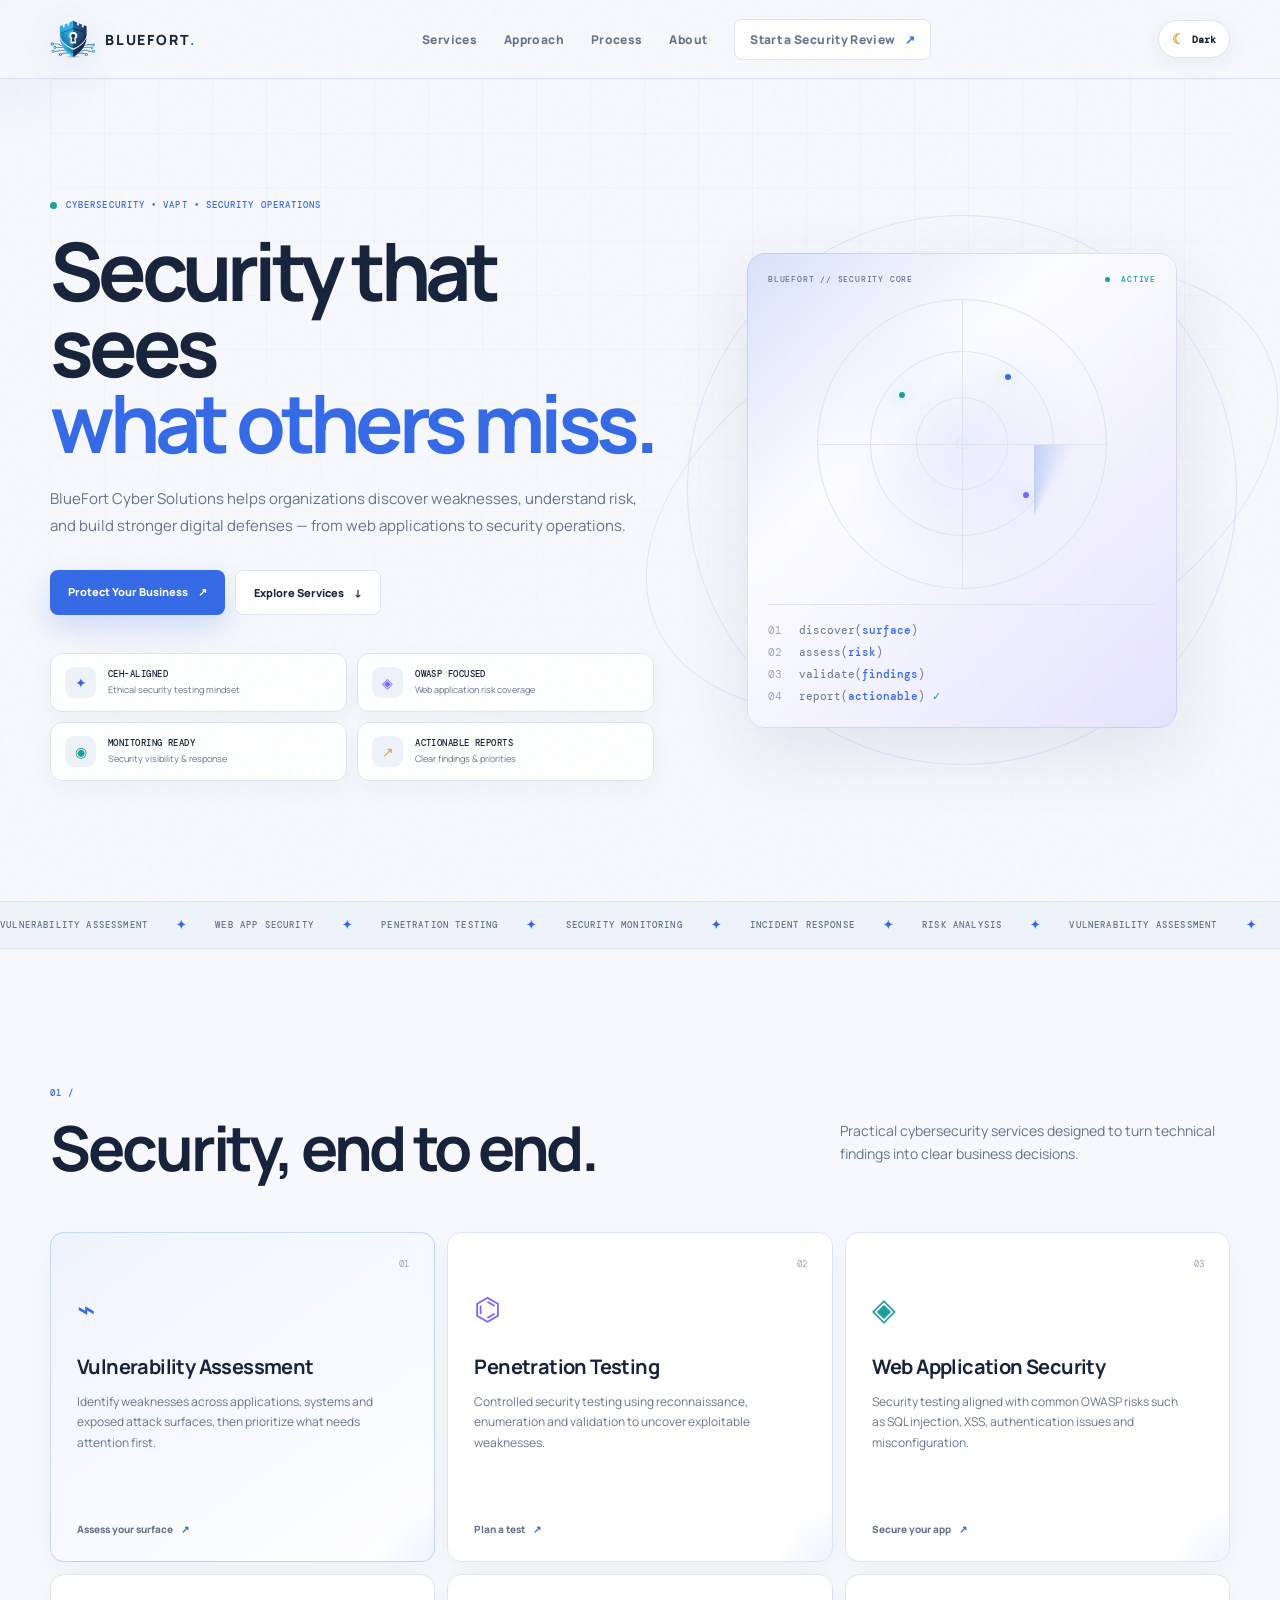
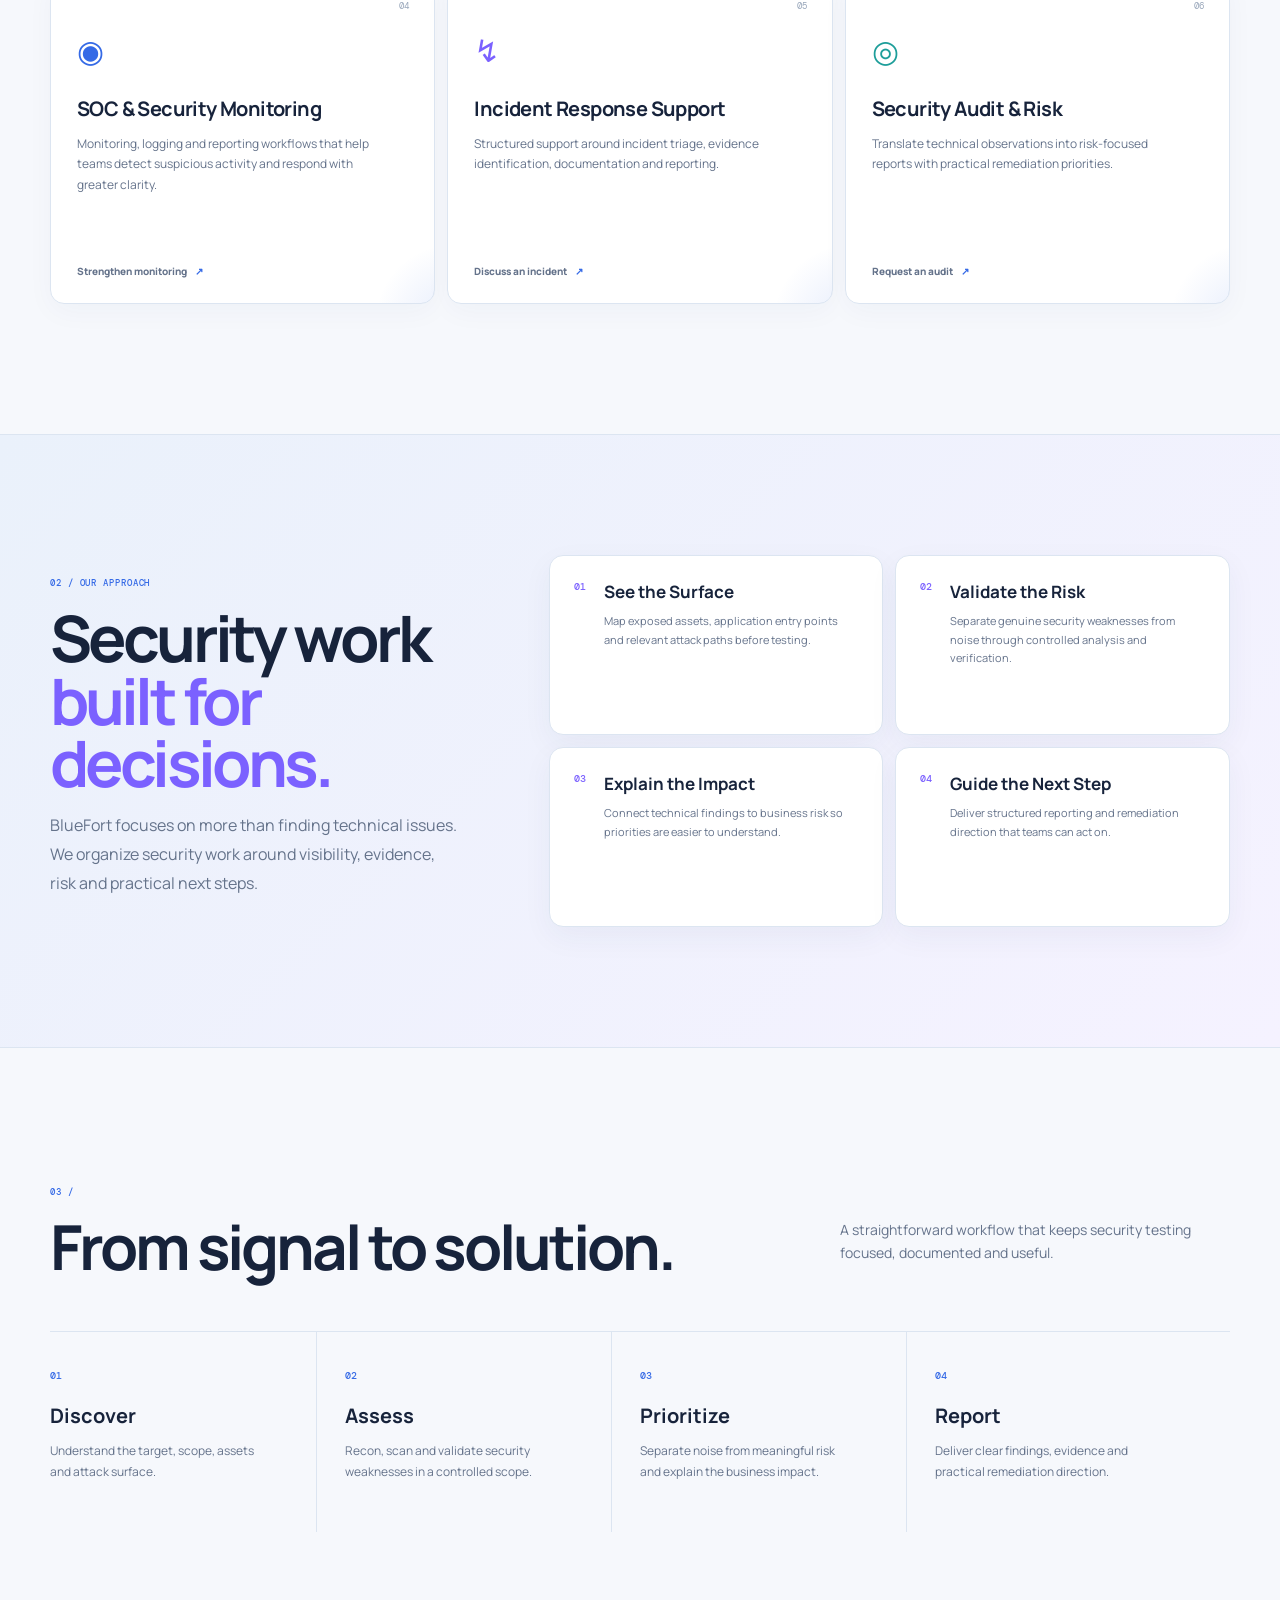
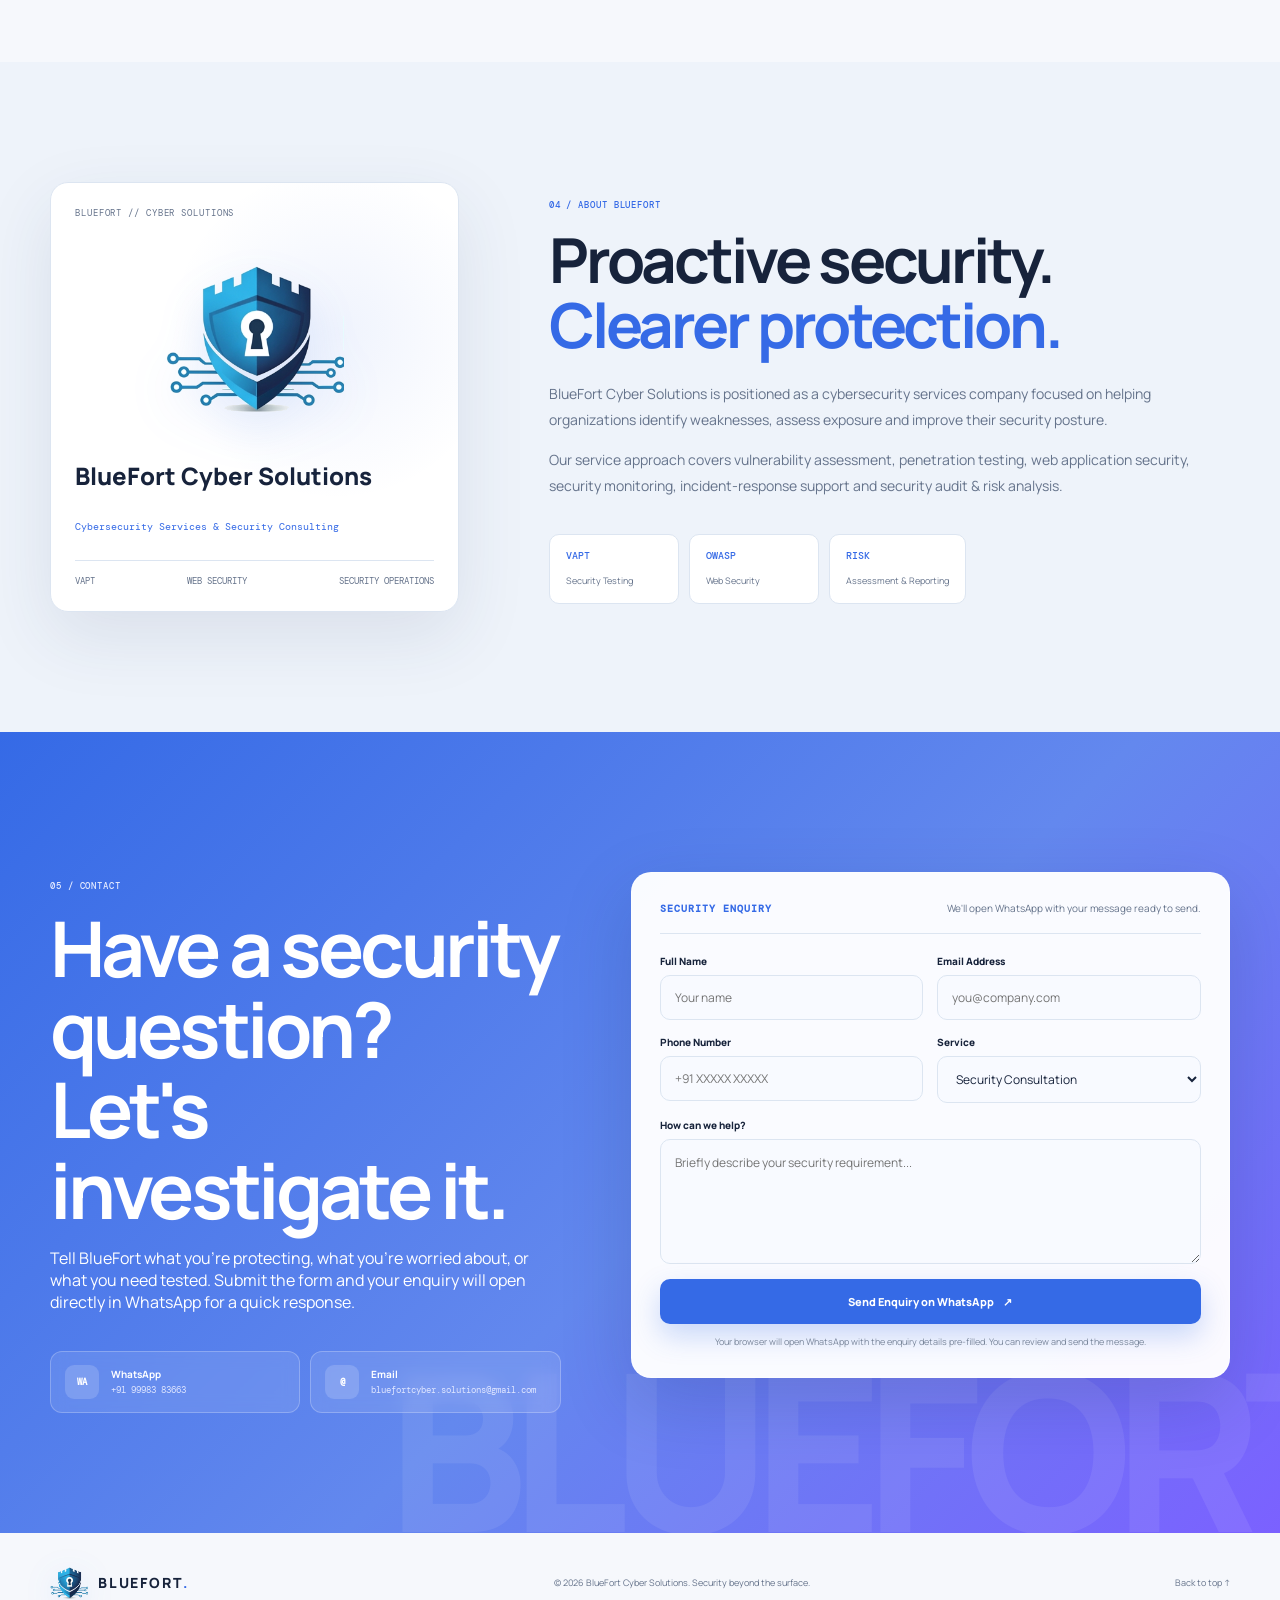
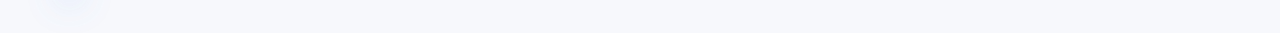
==== index.html @ 14347152 "Add files via upload" ====
<!DOCTYPE html>
<html lang="en" data-theme="light">
<head>
  <meta charset="UTF-8" />
  <meta name="viewport" content="width=device-width, initial-scale=1.0" />
  <meta name="description" content="BlueFort Cyber Solutions — vulnerability assessment, penetration testing, web application security, security monitoring, incident response support and security risk analysis." />
  <title>BlueFort Cyber Solutions | Security Beyond the Surface</title>
  <link rel="preconnect" href="https://fonts.googleapis.com">
  <link rel="preconnect" href="https://fonts.gstatic.com" crossorigin>
  <link href="https://fonts.googleapis.com/css2?family=DM+Mono:wght@400;500&family=Manrope:wght@400;500;600;700;800&display=swap" rel="stylesheet">
  <link rel="stylesheet" href="style.css" />
</head>
<body>
  <div class="noise"></div>
  <div class="cursor-glow"></div>

  <header class="nav-wrap">
    <nav class="nav container">
      <a class="brand" href="#top" aria-label="BlueFort Cyber Solutions home">
        <img class="brand-logo" src="assets/bluefort-logo.png" alt="BlueFort Cyber Solutions logo" />
        <span>BLUEFORT<span class="brand-dot">.</span></span>
      </a>
      <div class="nav-actions">
        <button class="theme-toggle" type="button" aria-label="Switch to dark mode" title="Toggle light and dark mode">
          <span class="theme-icon">☾</span><span class="theme-label">Dark</span>
        </button>
        <button class="menu-btn" aria-label="Open menu"><span></span><span></span></button>
      </div>
      <div class="nav-links">
        <a href="#services">Services</a>
        <a href="#expertise">Approach</a>
        <a href="#process">Process</a>
        <a href="#about">About</a>
        <a class="nav-cta" href="#contact">Start a Security Review <span>↗</span></a>
      </div>
    </nav>
  </header>

  <main id="top">
    <section class="hero container">
      <div class="hero-copy reveal">
        <div class="eyebrow"><span class="pulse"></span> CYBERSECURITY • VAPT • SECURITY OPERATIONS</div>
        <h1>Security that sees<br><em>what others miss.</em></h1>
        <p class="hero-text">BlueFort Cyber Solutions helps organizations discover weaknesses, understand risk, and build stronger digital defenses — from web applications to security operations.</p>
        <div class="hero-actions">
          <a class="btn btn-primary" href="#contact">Protect Your Business <span>↗</span></a>
          <a class="btn btn-ghost" href="#services">Explore Services <span>↓</span></a>
        </div>

        <div class="trust-panel" aria-label="BlueFort capabilities">
          <div class="trust-card">
            <div class="trust-icon">✦</div>
            <div><strong>CEH-ALIGNED</strong><span>Ethical security testing mindset</span></div>
          </div>
          <div class="trust-card">
            <div class="trust-icon">◈</div>
            <div><strong>OWASP FOCUSED</strong><span>Web application risk coverage</span></div>
          </div>
          <div class="trust-card">
            <div class="trust-icon">◉</div>
            <div><strong>MONITORING READY</strong><span>Security visibility & response</span></div>
          </div>
          <div class="trust-card">
            <div class="trust-icon">↗</div>
            <div><strong>ACTIONABLE REPORTS</strong><span>Clear findings & priorities</span></div>
          </div>
        </div>
      </div>

      <div class="hero-visual reveal delay-1">
        <div class="orbit orbit-a"></div><div class="orbit orbit-b"></div>
        <div class="core-card">
          <div class="card-top"><span>BLUEFORT // SECURITY CORE</span><span class="status"><i></i> ACTIVE</span></div>
          <div class="radar"><div class="radar-sweep"></div><div class="radar-ring r1"></div><div class="radar-ring r2"></div><div class="radar-ring r3"></div><span class="radar-dot d1"></span><span class="radar-dot d2"></span><span class="radar-dot d3"></span></div>
          <div class="terminal">
            <div><span>01</span> discover(<b>surface</b>)</div>
            <div><span>02</span> assess(<b>risk</b>)</div>
            <div><span>03</span> validate(<b>findings</b>)</div>
            <div><span>04</span> report(<b>actionable</b>) <i>✓</i></div>
          </div>
        </div>
      </div>
    </section>

    <section class="marquee" aria-label="Security capabilities">
      <div class="marquee-track">
        <span>VULNERABILITY ASSESSMENT</span><b>✦</b><span>WEB APP SECURITY</span><b>✦</b><span>PENETRATION TESTING</span><b>✦</b><span>SECURITY MONITORING</span><b>✦</b><span>INCIDENT RESPONSE</span><b>✦</b><span>RISK ANALYSIS</span><b>✦</b>
        <span>VULNERABILITY ASSESSMENT</span><b>✦</b><span>WEB APP SECURITY</span><b>✦</b><span>PENETRATION TESTING</span><b>✦</b><span>SECURITY MONITORING</span><b>✦</b><span>INCIDENT RESPONSE</span><b>✦</b><span>RISK ANALYSIS</span><b>✦</b>
      </div>
    </section>

    <section id="services" class="section container">
      <div class="section-head reveal"><div><span class="section-num">01 /</span><h2>Security, end to end.</h2></div><p>Practical cybersecurity services designed to turn technical findings into clear business decisions.</p></div>
      <div class="service-grid">
        <article class="service-card featured reveal"><span class="service-index">01</span><div class="service-icon">⌁</div><h3>Vulnerability Assessment</h3><p>Identify weaknesses across applications, systems and exposed attack surfaces, then prioritize what needs attention first.</p><a href="#contact">Assess your surface <span>↗</span></a></article>
        <article class="service-card reveal delay-1"><span class="service-index">02</span><div class="service-icon">⌬</div><h3>Penetration Testing</h3><p>Controlled security testing using reconnaissance, enumeration and validation to uncover exploitable weaknesses.</p><a href="#contact">Plan a test <span>↗</span></a></article>
        <article class="service-card reveal delay-2"><span class="service-index">03</span><div class="service-icon">◈</div><h3>Web Application Security</h3><p>Security testing aligned with common OWASP risks such as SQL injection, XSS, authentication issues and misconfiguration.</p><a href="#contact">Secure your app <span>↗</span></a></article>
        <article class="service-card reveal"><span class="service-index">04</span><div class="service-icon">◉</div><h3>SOC & Security Monitoring</h3><p>Monitoring, logging and reporting workflows that help teams detect suspicious activity and respond with greater clarity.</p><a href="#contact">Strengthen monitoring <span>↗</span></a></article>
        <article class="service-card reveal delay-1"><span class="service-index">05</span><div class="service-icon">↯</div><h3>Incident Response Support</h3><p>Structured support around incident triage, evidence identification, documentation and reporting.</p><a href="#contact">Discuss an incident <span>↗</span></a></article>
        <article class="service-card reveal delay-2"><span class="service-index">06</span><div class="service-icon">◎</div><h3>Security Audit & Risk</h3><p>Translate technical observations into risk-focused reports with practical remediation priorities.</p><a href="#contact">Request an audit <span>↗</span></a></article>
      </div>
    </section>

    <section id="expertise" class="approach-section">
      <div class="container approach-grid">
        <div class="reveal"><span class="section-num">02 / OUR APPROACH</span><h2>Security work<br><em>built for decisions.</em></h2><p>BlueFort focuses on more than finding technical issues. We organize security work around visibility, evidence, risk and practical next steps.</p></div>
        <div class="approach-cards reveal delay-1">
          <article class="approach-card"><span>01</span><div><h3>See the Surface</h3><p>Map exposed assets, application entry points and relevant attack paths before testing.</p></div></article>
          <article class="approach-card"><span>02</span><div><h3>Validate the Risk</h3><p>Separate genuine security weaknesses from noise through controlled analysis and verification.</p></div></article>
          <article class="approach-card"><span>03</span><div><h3>Explain the Impact</h3><p>Connect technical findings to business risk so priorities are easier to understand.</p></div></article>
          <article class="approach-card"><span>04</span><div><h3>Guide the Next Step</h3><p>Deliver structured reporting and remediation direction that teams can act on.</p></div></article>
        </div>
      </div>
    </section>

    <section id="process" class="section container">
      <div class="section-head reveal"><div><span class="section-num">03 /</span><h2>From signal to solution.</h2></div><p>A straightforward workflow that keeps security testing focused, documented and useful.</p></div>
      <div class="process-line">
        <article class="step reveal"><span>01</span><h3>Discover</h3><p>Understand the target, scope, assets and attack surface.</p></article>
        <article class="step reveal delay-1"><span>02</span><h3>Assess</h3><p>Recon, scan and validate security weaknesses in a controlled scope.</p></article>
        <article class="step reveal delay-2"><span>03</span><h3>Prioritize</h3><p>Separate noise from meaningful risk and explain the business impact.</p></article>
        <article class="step reveal delay-3"><span>04</span><h3>Report</h3><p>Deliver clear findings, evidence and practical remediation direction.</p></article>
      </div>
    </section>

    <section id="about" class="about-section">
      <div class="container about-grid">
        <div class="company-card reveal">
          <div class="company-label">BLUEFORT // CYBER SOLUTIONS</div>
          <div class="company-logo-wrap"><img src="assets/bluefort-logo.png" alt="BlueFort Cyber Solutions logo" /></div>
          <div class="company-name">BlueFort Cyber Solutions</div>
          <div class="company-role">Cybersecurity Services & Security Consulting</div>
          <div class="company-meta"><span>VAPT</span><span>WEB SECURITY</span><span>SECURITY OPERATIONS</span></div>
        </div>
        <div class="about-copy reveal delay-1">
          <span class="section-num">04 / ABOUT BLUEFORT</span>
          <h2>Proactive security.<br><em>Clearer protection.</em></h2>
          <p>BlueFort Cyber Solutions is positioned as a cybersecurity services company focused on helping organizations identify weaknesses, assess exposure and improve their security posture.</p>
          <p>Our service approach covers vulnerability assessment, penetration testing, web application security, security monitoring, incident-response support and security audit & risk analysis.</p>
          <div class="credentials"><div><b>VAPT</b><span>Security Testing</span></div><div><b>OWASP</b><span>Web Security</span></div><div><b>RISK</b><span>Assessment & Reporting</span></div></div>
        </div>
      </div>
    </section>

    <section id="contact" class="contact-section">
      <div class="container contact-inner">
        <div class="contact-intro reveal">
          <span class="section-num">05 / CONTACT</span>
          <h2>Have a security question?<br><em>Let's investigate it.</em></h2>
          <p>Tell BlueFort what you're protecting, what you're worried about, or what you need tested. Submit the form and your enquiry will open directly in WhatsApp for a quick response.</p>

          <div class="contact-details-grid">
            <a class="contact-detail-card" href="https://wa.me/919998383663" target="_blank" rel="noopener">
              <span class="contact-detail-icon">WA</span>
              <span><b>WhatsApp</b><small>+91 99983 83663</small></span>
            </a>
            <a class="contact-detail-card" href="mailto:bluefortcyber.solutions@gmail.com">
              <span class="contact-detail-icon">@</span>
              <span><b>Email</b><small>bluefortcyber.solutions@gmail.com</small></span>
            </a>
          </div>
        </div>

        <form class="contact-form reveal delay-1" id="whatsappContactForm">
          <div class="form-heading">
            <span>SECURITY ENQUIRY</span>
            <small>We'll open WhatsApp with your message ready to send.</small>
          </div>
          <div class="form-row">
            <label>Full Name<input type="text" name="name" placeholder="Your name" required></label>
            <label>Email Address<input type="email" name="email" placeholder="you@company.com" required></label>
          </div>
          <div class="form-row">
            <label>Phone Number<input type="tel" name="phone" placeholder="+91 XXXXX XXXXX"></label>
            <label>Service<select name="service">
              <option value="Security Consultation">Security Consultation</option>
              <option value="Vulnerability Assessment">Vulnerability Assessment</option>
              <option value="Penetration Testing / VAPT">Penetration Testing / VAPT</option>
              <option value="Web Application Security">Web Application Security</option>
              <option value="Security Audit & Risk Analysis">Security Audit & Risk Analysis</option>
              <option value="SOC / Security Monitoring">SOC / Security Monitoring</option>
              <option value="Incident Response Support">Incident Response Support</option>
            </select></label>
          </div>
          <label>How can we help?<textarea name="message" rows="5" placeholder="Briefly describe your security requirement..." required></textarea></label>
          <button class="form-submit" type="submit">Send Enquiry on WhatsApp <span>↗</span></button>
          <p class="form-note">Your browser will open WhatsApp with the enquiry details pre-filled. You can review and send the message.</p>
        </form>
      </div>
    </section>
  </main>

  <footer class="footer container"><div class="brand"><img class="brand-logo" src="assets/bluefort-logo.png" alt="BlueFort Cyber Solutions logo" /><span>BLUEFORT<span class="brand-dot">.</span></span></div><p>© 2026 BlueFort Cyber Solutions. Security beyond the surface.</p><a href="#top">Back to top ↑</a></footer>
  <script src="script.js"></script>
</body>
</html>
---- style.css ----
:root{--bg:#f6f8fc;--bg-soft:#eef3fa;--panel:#ffffff;--panel-2:#f9fbff;--text:#17233b;--muted:#65738b;--line:#dce5f1;--blue:#356ae6;--violet:#7b61ff;--teal:#1e9e9a;--gold:#d9a441;--shadow:0 24px 70px rgba(38,62,102,.10);--mono:'DM Mono',monospace;--sans:'Manrope',sans-serif}
html[data-theme="dark"]{--bg:#0b1020;--bg-soft:#10182c;--panel:#121a2c;--panel-2:#162137;--text:#edf3ff;--muted:#9ba9bf;--line:#293750;--blue:#6f96ff;--violet:#9a86ff;--teal:#55d2c5;--gold:#e8c16c;--shadow:0 24px 80px rgba(0,0,0,.28)}
*{box-sizing:border-box}html{scroll-behavior:smooth}body{margin:0;background:var(--bg);color:var(--text);font-family:var(--sans);overflow-x:hidden;transition:background .35s,color .35s}.container{width:min(1180px,calc(100% - 48px));margin:auto}.noise{position:fixed;inset:0;pointer-events:none;opacity:.025;background-image:url("data:image/svg+xml,%3Csvg viewBox='0 0 180 180' xmlns='http://www.w3.org/2000/svg'%3E%3Cfilter id='n'%3E%3CfeTurbulence type='fractalNoise' baseFrequency='.9' numOctaves='4' stitchTiles='stitch'/%3E%3C/filter%3E%3Crect width='100%25' height='100%25' filter='url(%23n)'/%3E%3C/svg%3E");z-index:20}.cursor-glow{position:fixed;width:300px;height:300px;border-radius:50%;background:radial-gradient(circle,rgba(53,106,230,.09),transparent 68%);pointer-events:none;transform:translate(-50%,-50%);z-index:0}.nav-wrap{position:sticky;top:0;z-index:15;background:color-mix(in srgb,var(--bg) 86%,transparent);backdrop-filter:blur(18px);border-bottom:1px solid var(--line)}.nav{height:78px;display:flex;align-items:center;justify-content:space-between;position:relative}.brand{display:flex;align-items:center;gap:10px;color:var(--text);text-decoration:none;font-weight:800;letter-spacing:.13em;font-size:14px}.brand-logo{width:45px;height:45px;object-fit:contain;display:block;filter:drop-shadow(0 8px 16px rgba(53,106,230,.13))}.footer .brand-logo{width:38px;height:38px}.brand-dot{color:var(--blue)}.nav-links{display:flex;align-items:center;gap:27px}.nav-links a{color:var(--muted);text-decoration:none;font-size:12px;font-weight:800;letter-spacing:.03em;transition:.25s}.nav-links a:hover{color:var(--blue)}.nav-cta{border:1px solid var(--line);padding:11px 15px;border-radius:8px;background:var(--panel)}.nav-cta span{color:var(--blue);margin-left:7px}.nav-actions{display:flex;align-items:center;gap:10px;order:2}.theme-toggle{height:38px;border:1px solid var(--line);background:var(--panel);color:var(--text);border-radius:999px;padding:0 13px;display:flex;align-items:center;gap:7px;font:700 10px var(--mono);cursor:pointer;transition:.25s;box-shadow:0 5px 20px rgba(40,60,100,.06)}.theme-toggle:hover{border-color:var(--blue);transform:translateY(-1px)}.theme-icon{font-size:14px;color:var(--gold)}.menu-btn{display:none;background:none;border:0}.hero{min-height:calc(100vh - 78px);display:grid;grid-template-columns:1.06fr .94fr;gap:40px;align-items:center;position:relative}.hero:before{content:"";position:absolute;inset:0;background-image:linear-gradient(rgba(53,106,230,.045) 1px,transparent 1px),linear-gradient(90deg,rgba(53,106,230,.045) 1px,transparent 1px);background-size:54px 54px;mask-image:linear-gradient(to bottom,black,transparent 82%);pointer-events:none}.hero-copy{position:relative;z-index:1}.eyebrow{font:500 9px var(--mono);letter-spacing:.12em;color:var(--blue);display:flex;align-items:center;gap:9px}.pulse{width:7px;height:7px;background:var(--teal);border-radius:50%;box-shadow:0 0 0 0 rgba(30,158,154,.25);animation:pulse 2s infinite}.hero h1{font-size:clamp(55px,6.3vw,91px);line-height:.94;letter-spacing:-.065em;margin:22px 0 24px;max-width:850px}.hero h1 em{font-style:normal;color:var(--blue)}.hero-text{max-width:640px;color:var(--muted);line-height:1.8;font-size:15px}.hero-actions{display:flex;gap:10px;margin-top:31px;flex-wrap:wrap}.btn{padding:14px 18px;text-decoration:none;font-size:11px;font-weight:800;border-radius:8px;transition:.3s}.btn span{margin-left:8px}.btn-primary{background:var(--blue);color:#fff;box-shadow:0 13px 30px rgba(53,106,230,.2)}.btn-primary:hover{transform:translateY(-3px);box-shadow:0 18px 38px rgba(53,106,230,.28)}.btn-ghost{border:1px solid var(--line);color:var(--text);background:var(--panel)}.btn-ghost:hover{transform:translateY(-3px);border-color:var(--blue)}.trust-panel{display:grid;grid-template-columns:repeat(2,minmax(0,1fr));gap:10px;margin-top:38px;max-width:650px}.trust-card{display:flex;align-items:center;gap:12px;padding:13px 14px;border:1px solid var(--line);background:color-mix(in srgb,var(--panel) 90%,transparent);border-radius:12px;box-shadow:0 8px 25px rgba(40,60,100,.04);transition:.3s}.trust-card:hover{transform:translateY(-4px);border-color:color-mix(in srgb,var(--blue) 40%,var(--line))}.trust-icon{width:31px;height:31px;display:grid;place-items:center;border-radius:9px;background:var(--bg-soft);color:var(--blue);font-size:14px;flex:0 0 31px}.trust-card:nth-child(2) .trust-icon{color:var(--violet)}.trust-card:nth-child(3) .trust-icon{color:var(--teal)}.trust-card:nth-child(4) .trust-icon{color:var(--gold)}.trust-card strong{display:block;font:500 9px var(--mono);letter-spacing:.05em}.trust-card span{display:block;font-size:9px;color:var(--muted);margin-top:4px;line-height:1.3}.hero-visual{height:620px;display:flex;align-items:center;justify-content:center;position:relative}.core-card{width:min(430px,90%);padding:20px;background:linear-gradient(145deg,var(--panel),var(--panel-2));border:1px solid var(--line);box-shadow:var(--shadow);position:relative;z-index:2;border-radius:18px}.core-card:before{content:"";position:absolute;inset:-1px;background:linear-gradient(135deg,rgba(53,106,230,.28),transparent 35%,rgba(123,97,255,.22));z-index:-1;opacity:.7;border-radius:19px}.card-top{display:flex;justify-content:space-between;font:500 8px var(--mono);letter-spacing:.1em;color:var(--muted)}.status{color:var(--teal)}.status i{display:inline-block;width:5px;height:5px;background:var(--teal);border-radius:50%;margin-right:5px}.radar{height:290px;margin:15px auto;aspect-ratio:1;max-width:290px;border:1px solid var(--line);border-radius:50%;position:relative;overflow:hidden;background:radial-gradient(circle,rgba(53,106,230,.08),transparent 62%)}.radar:before,.radar:after{content:"";position:absolute;background:var(--line)}.radar:before{width:1px;height:100%;left:50%;top:0}.radar:after{height:1px;width:100%;top:50%;left:0}.radar-ring{position:absolute;inset:18%;border:1px solid var(--line);border-radius:50%}.radar-ring.r2{inset:34%}.radar-ring.r3{inset:48%}.radar-sweep{position:absolute;width:50%;height:50%;left:50%;top:50%;transform-origin:0 0;background:conic-gradient(from 0deg,rgba(53,106,230,.24),transparent 32deg);animation:sweep 3s linear infinite}.radar-dot{position:absolute;width:6px;height:6px;border-radius:50%;background:var(--teal);box-shadow:0 0 15px rgba(30,158,154,.45)}.d1{left:28%;top:32%}.d2{left:65%;top:26%;background:var(--blue)}.d3{left:71%;top:67%;background:var(--violet)}.terminal{border-top:1px solid var(--line);padding-top:14px;font:11px/2 var(--mono);color:var(--muted)}.terminal span{color:#9aa7ba;margin-right:10px}.terminal b{color:var(--blue);font-weight:500}.terminal i{color:var(--teal);font-style:normal}.orbit{position:absolute;border:1px solid rgba(53,106,230,.13);border-radius:50%;animation:float 7s ease-in-out infinite}.orbit-a{width:550px;height:550px}.orbit-b{width:670px;height:390px;transform:rotate(-24deg);border-color:rgba(123,97,255,.13);animation-duration:9s}.marquee{border-block:1px solid var(--line);overflow:hidden;padding:15px 0;background:var(--bg-soft)}.marquee-track{display:flex;width:max-content;gap:28px;align-items:center;animation:marquee 28s linear infinite;font:500 9px var(--mono);letter-spacing:.13em;color:var(--muted)}.marquee b{color:var(--blue);font-size:12px}.section{padding:130px 0}.section-head{display:flex;justify-content:space-between;align-items:end;margin-bottom:52px;gap:50px}.section-head h2,.about-copy h2,.contact-inner h2{font-size:clamp(40px,5vw,62px);line-height:1.05;letter-spacing:-.05em;margin:14px 0 0}.section-head p{max-width:390px;color:var(--muted);line-height:1.7;font-size:14px}.section-num{font:500 9px var(--mono);color:var(--blue);letter-spacing:.1em}.service-grid{display:grid;grid-template-columns:repeat(3,1fr);gap:12px}.service-card{min-height:330px;background:var(--panel);border:1px solid var(--line);padding:26px;position:relative;overflow:hidden;transition:.35s;border-radius:14px;box-shadow:0 8px 28px rgba(40,60,100,.035)}.service-card:after{content:"";position:absolute;width:160px;height:160px;right:-100px;bottom:-100px;border-radius:50%;background:radial-gradient(circle,rgba(53,106,230,.13),transparent 70%);transition:.4s}.service-card:hover{transform:translateY(-7px);border-color:rgba(53,106,230,.35);box-shadow:var(--shadow)}.service-card:hover:after{right:-45px;bottom:-45px}.service-card.featured{background:linear-gradient(145deg,#eef4ff,var(--panel));border-color:rgba(53,106,230,.25)}html[data-theme="dark"] .service-card.featured{background:linear-gradient(145deg,#172443,#121a2c)}.service-index{position:absolute;top:25px;right:25px;font:9px var(--mono);color:#98a6ba}.service-icon{font-size:31px;color:var(--blue);margin:28px 0 24px}.service-card:nth-child(2) .service-icon,.service-card:nth-child(5) .service-icon{color:var(--violet)}.service-card:nth-child(3) .service-icon,.service-card:nth-child(6) .service-icon{color:var(--teal)}.service-card h3{font-size:20px;letter-spacing:-.03em;margin:0 0 12px}.service-card p{color:var(--muted);font-size:12px;line-height:1.7;max-width:310px}.service-card a{position:absolute;bottom:25px;color:var(--muted);text-decoration:none;font-size:10px;font-weight:800}.service-card a span{color:var(--blue);margin-left:6px}.approach-section{padding:120px 0;background:linear-gradient(135deg,#eaf1fb,#f5f2ff);border-block:1px solid var(--line)}html[data-theme="dark"] .approach-section{background:linear-gradient(135deg,#101a30,#17142c)}.approach-grid{display:grid;grid-template-columns:.75fr 1.25fr;gap:90px;align-items:center}.approach-grid h2{font-size:clamp(45px,5vw,68px);line-height:.98;letter-spacing:-.06em;margin:16px 0}.approach-grid h2 em{font-style:normal;color:var(--violet)}.approach-grid>div>p{color:var(--muted);line-height:1.8;max-width:430px}.approach-cards{display:grid;grid-template-columns:repeat(2,1fr);gap:12px}.approach-card{background:var(--panel);border:1px solid var(--line);border-radius:14px;padding:24px;min-height:180px;display:flex;gap:18px;transition:.3s;box-shadow:0 10px 30px rgba(40,60,100,.05)}.approach-card:hover{transform:translateY(-5px);border-color:rgba(123,97,255,.35)}.approach-card>span{font:500 10px var(--mono);color:var(--violet)}.approach-card h3{margin:0 0 9px;font-size:17px}.approach-card p{margin:0;color:var(--muted);font-size:11px;line-height:1.7}.process-line{display:grid;grid-template-columns:repeat(4,1fr);gap:0;border-top:1px solid var(--line)}.step{padding:30px 28px 0 0;border-right:1px solid var(--line);margin-right:28px;min-height:200px}.step:last-child{border:0;margin:0}.step>span{font:500 10px var(--mono);color:var(--blue)}.step h3{font-size:20px;margin:18px 0 9px}.step p{color:var(--muted);font-size:12px;line-height:1.7;max-width:210px}.about-section{padding:120px 0;background:var(--bg-soft)}.about-grid{display:grid;grid-template-columns:.75fr 1.25fr;gap:90px;align-items:center}.company-card{background:var(--panel);border:1px solid var(--line);padding:24px;min-height:430px;display:flex;flex-direction:column;justify-content:space-between;position:relative;overflow:hidden;border-radius:18px;box-shadow:var(--shadow)}.company-card:before{content:"";position:absolute;inset:0;background:radial-gradient(circle at 70% 35%,rgba(53,106,230,.08),transparent 42%)}.company-label{font:9px var(--mono);color:var(--muted);letter-spacing:.1em}.company-logo-wrap{height:185px;display:grid;place-items:center;position:relative}.company-logo-wrap img{width:180px;height:180px;object-fit:contain;filter:drop-shadow(0 18px 22px rgba(53,106,230,.12))}.company-name{font-size:24px;font-weight:800}.company-role{font:10px var(--mono);color:var(--blue)}.company-meta{display:flex;justify-content:space-between;border-top:1px solid var(--line);padding-top:14px;color:var(--muted);font:9px var(--mono);gap:8px;flex-wrap:wrap}.about-copy h2{margin-bottom:24px}.about-copy h2 em{font-style:normal;color:var(--blue)}.about-copy>p{color:var(--muted);line-height:1.85;font-size:14px;max-width:650px}.credentials{display:flex;gap:10px;margin-top:35px;flex-wrap:wrap}.credentials div{border:1px solid var(--line);background:var(--panel);border-radius:10px;padding:14px 16px;min-width:130px}.credentials b{display:block;font:500 10px var(--mono);color:var(--blue);margin-bottom:5px}.credentials span{font-size:9px;color:var(--muted)}.contact-section{padding:140px 0 120px;background:linear-gradient(135deg,var(--blue),#6388ee 55%,var(--violet));color:#fff;position:relative;overflow:hidden}.contact-section:after{content:"BLUEFORT";position:absolute;right:-80px;bottom:-65px;font-size:220px;font-weight:800;letter-spacing:-.08em;color:rgba(255,255,255,.08)}.contact-inner{position:relative;z-index:1}.contact-inner .section-num{color:#e4eaff}.contact-inner h2{font-size:clamp(48px,6vw,78px);max-width:800px}.contact-inner h2 em{color:#fff;font-style:normal}.contact-inner>p{max-width:520px;line-height:1.7;color:#e7ecff;margin:28px 0}.contact-email{font-size:clamp(22px,3vw,36px);font-weight:800;color:#fff;text-decoration:none;border-bottom:2px solid rgba(255,255,255,.8);display:inline-block;padding-bottom:5px}.contact-email span{font-size:.7em}.contact-details{display:flex;gap:28px;margin-top:45px;font:500 9px var(--mono);color:#e1e7ff;flex-wrap:wrap}.footer{min-height:100px;display:flex;align-items:center;justify-content:space-between;gap:20px}.footer p,.footer a{font-size:9px;color:var(--muted);text-decoration:none}.footer a:hover{color:var(--blue)}.reveal{opacity:0;transform:translateY(24px);transition:opacity .8s ease,transform .8s ease}.reveal.visible{opacity:1;transform:none}.delay-1{transition-delay:.1s}.delay-2{transition-delay:.2s}.delay-3{transition-delay:.3s}@keyframes pulse{50%{box-shadow:0 0 0 9px rgba(30,158,154,0)}}@keyframes sweep{to{transform:rotate(360deg)}}@keyframes float{50%{transform:translateY(-12px) rotate(2deg)}}@keyframes marquee{to{transform:translateX(-50%)}}@media(max-width:900px){.nav-links{gap:14px}.hero{grid-template-columns:1fr;padding-top:70px}.hero-visual{height:500px}.service-grid{grid-template-columns:repeat(2,1fr)}.approach-grid,.about-grid{grid-template-columns:1fr;gap:50px}.process-line{grid-template-columns:repeat(2,1fr);gap:25px}.step{border-right:0;border-bottom:1px solid var(--line);margin:0;padding-bottom:25px}.company-card{max-width:520px}.section-head{align-items:start;flex-direction:column}}@media(max-width:650px){.container{width:min(100% - 30px,1180px)}.nav{height:68px}.theme-toggle{padding:0 10px}.theme-label{display:none}.nav-links{display:none;position:absolute;top:68px;left:0;right:0;background:var(--bg);padding:18px;flex-direction:column;align-items:stretch;border-bottom:1px solid var(--line)}.nav-links.open{display:flex}.nav-cta{text-align:center}.menu-btn{display:flex;flex-direction:column;gap:5px}.menu-btn span{width:24px;height:1px;background:var(--text)}.hero{min-height:auto;padding-top:70px}.hero h1{font-size:54px}.hero-visual{height:440px}.core-card{width:94%}.radar{height:230px}.orbit-a{width:390px;height:390px}.orbit-b{width:460px;height:300px}.trust-panel{grid-template-columns:1fr}.service-grid{grid-template-columns:1fr}.section{padding:90px 0}.section-head{margin-bottom:35px}.process-line{grid-template-columns:1fr}.approach-section,.about-section{padding:90px 0}.approach-cards{grid-template-columns:1fr}.footer{padding:25px 0;flex-direction:column;align-items:flex-start}.contact-section{padding:100px 0}.contact-section:after{font-size:100px;right:-20px}.contact-email{font-size:22px}.company-logo-wrap img{width:150px;height:150px}}

/* Contact enquiry form */
.contact-inner{display:grid;grid-template-columns:.92fr 1.08fr;gap:70px;align-items:start}
.contact-intro{position:relative;z-index:1}
.contact-form{background:rgba(255,255,255,.97);color:#17233b;border:1px solid rgba(255,255,255,.55);border-radius:20px;padding:28px;box-shadow:0 24px 70px rgba(17,38,92,.18);position:relative;z-index:2}
html[data-theme="dark"] .contact-form{background:#121a2c;color:#edf3ff;border-color:#293750}
.form-heading{display:flex;justify-content:space-between;gap:20px;align-items:end;border-bottom:1px solid #dce5f1;padding-bottom:18px;margin-bottom:20px}
html[data-theme="dark"] .form-heading{border-color:#293750}
.form-heading span{font:700 10px var(--mono);letter-spacing:.1em;color:var(--blue)}
.form-heading small{font-size:10px;color:#65738b;line-height:1.4;text-align:right;max-width:260px}
html[data-theme="dark"] .form-heading small{color:#9ba9bf}
.form-row{display:grid;grid-template-columns:1fr 1fr;gap:14px}
.contact-form label{display:block;font-size:10px;font-weight:800;margin-bottom:15px;color:inherit}
.contact-form input,.contact-form select,.contact-form textarea{display:block;width:100%;margin-top:7px;border:1px solid #dce5f1;background:#f8faff;color:#17233b;border-radius:10px;padding:13px 14px;font:12px var(--sans);outline:none;transition:.25s}
html[data-theme="dark"] .contact-form input,html[data-theme="dark"] .contact-form select,html[data-theme="dark"] .contact-form textarea{background:#0d1425;color:#edf3ff;border-color:#293750}
.contact-form input:focus,.contact-form select:focus,.contact-form textarea:focus{border-color:var(--blue);box-shadow:0 0 0 3px rgba(53,106,230,.10)}
.contact-form textarea{resize:vertical;min-height:125px;line-height:1.6}
.form-submit{width:100%;border:0;background:var(--blue);color:#fff;border-radius:10px;padding:15px 18px;font:800 11px var(--sans);cursor:pointer;transition:.3s;box-shadow:0 12px 28px rgba(53,106,230,.25)}
.form-submit span{margin-left:7px}
.form-submit:hover{transform:translateY(-2px);box-shadow:0 16px 34px rgba(53,106,230,.32)}
.form-note{font-size:9px;line-height:1.55;color:#7a879b;margin:11px 0 0;text-align:center}
html[data-theme="dark"] .form-note{color:#9ba9bf}
.contact-details-grid{display:grid;grid-template-columns:1fr 1fr;gap:10px;margin-top:38px;max-width:610px}
.contact-detail-card{display:flex;align-items:center;gap:12px;padding:13px 14px;border:1px solid rgba(255,255,255,.24);background:rgba(255,255,255,.10);border-radius:12px;color:#fff;text-decoration:none;transition:.3s;backdrop-filter:blur(8px)}
.contact-detail-card:hover{transform:translateY(-3px);background:rgba(255,255,255,.16)}
.contact-detail-icon{width:34px;height:34px;display:grid;place-items:center;border-radius:9px;background:rgba(255,255,255,.16);font:800 9px var(--mono);flex:0 0 34px}
.contact-detail-card b{display:block;font-size:10px;margin-bottom:3px}
.contact-detail-card small{display:block;font:9px var(--mono);color:#e1e7ff;word-break:break-word}
@media(max-width:900px){.contact-inner{grid-template-columns:1fr;gap:45px}.contact-form{max-width:720px}}
@media(max-width:650px){.contact-details-grid,.form-row{grid-template-columns:1fr}.form-heading{align-items:start;flex-direction:column}.form-heading small{text-align:left}.contact-form{padding:20px}.contact-detail-card small{font-size:8px}}
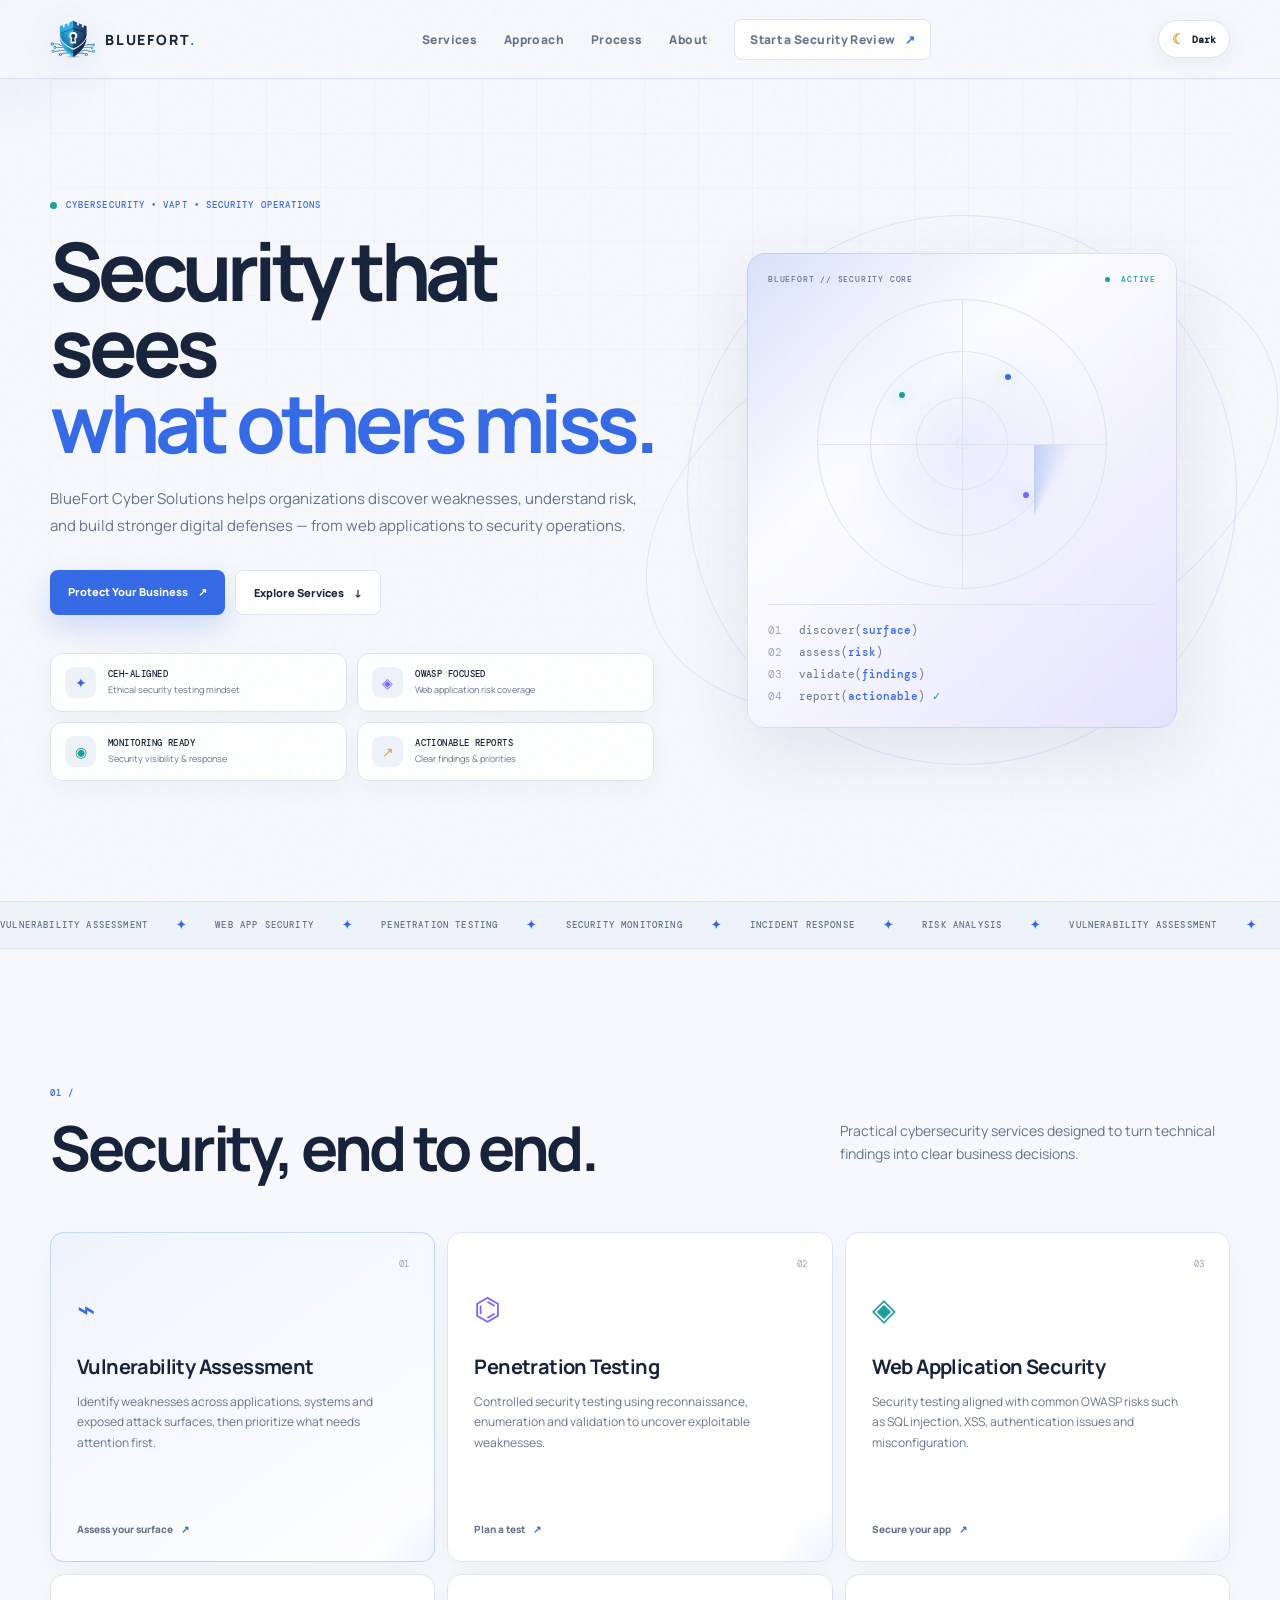
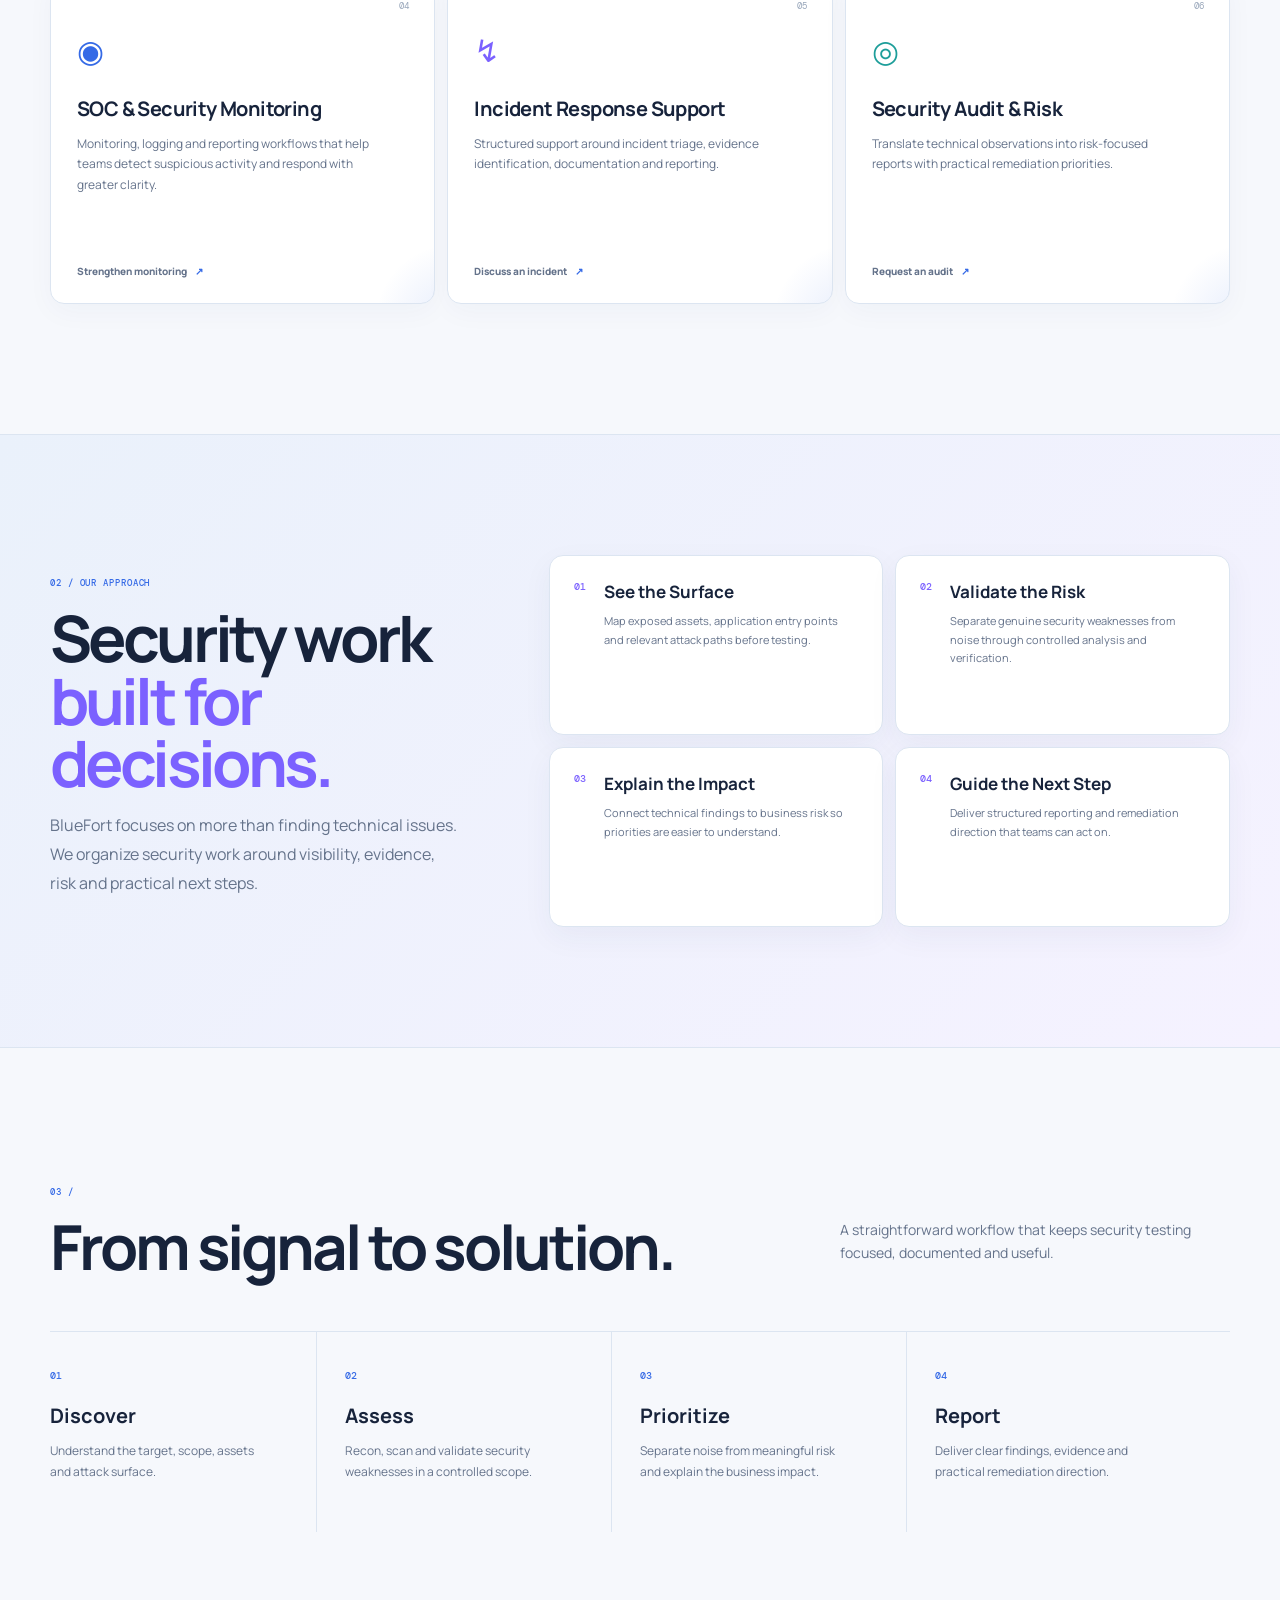
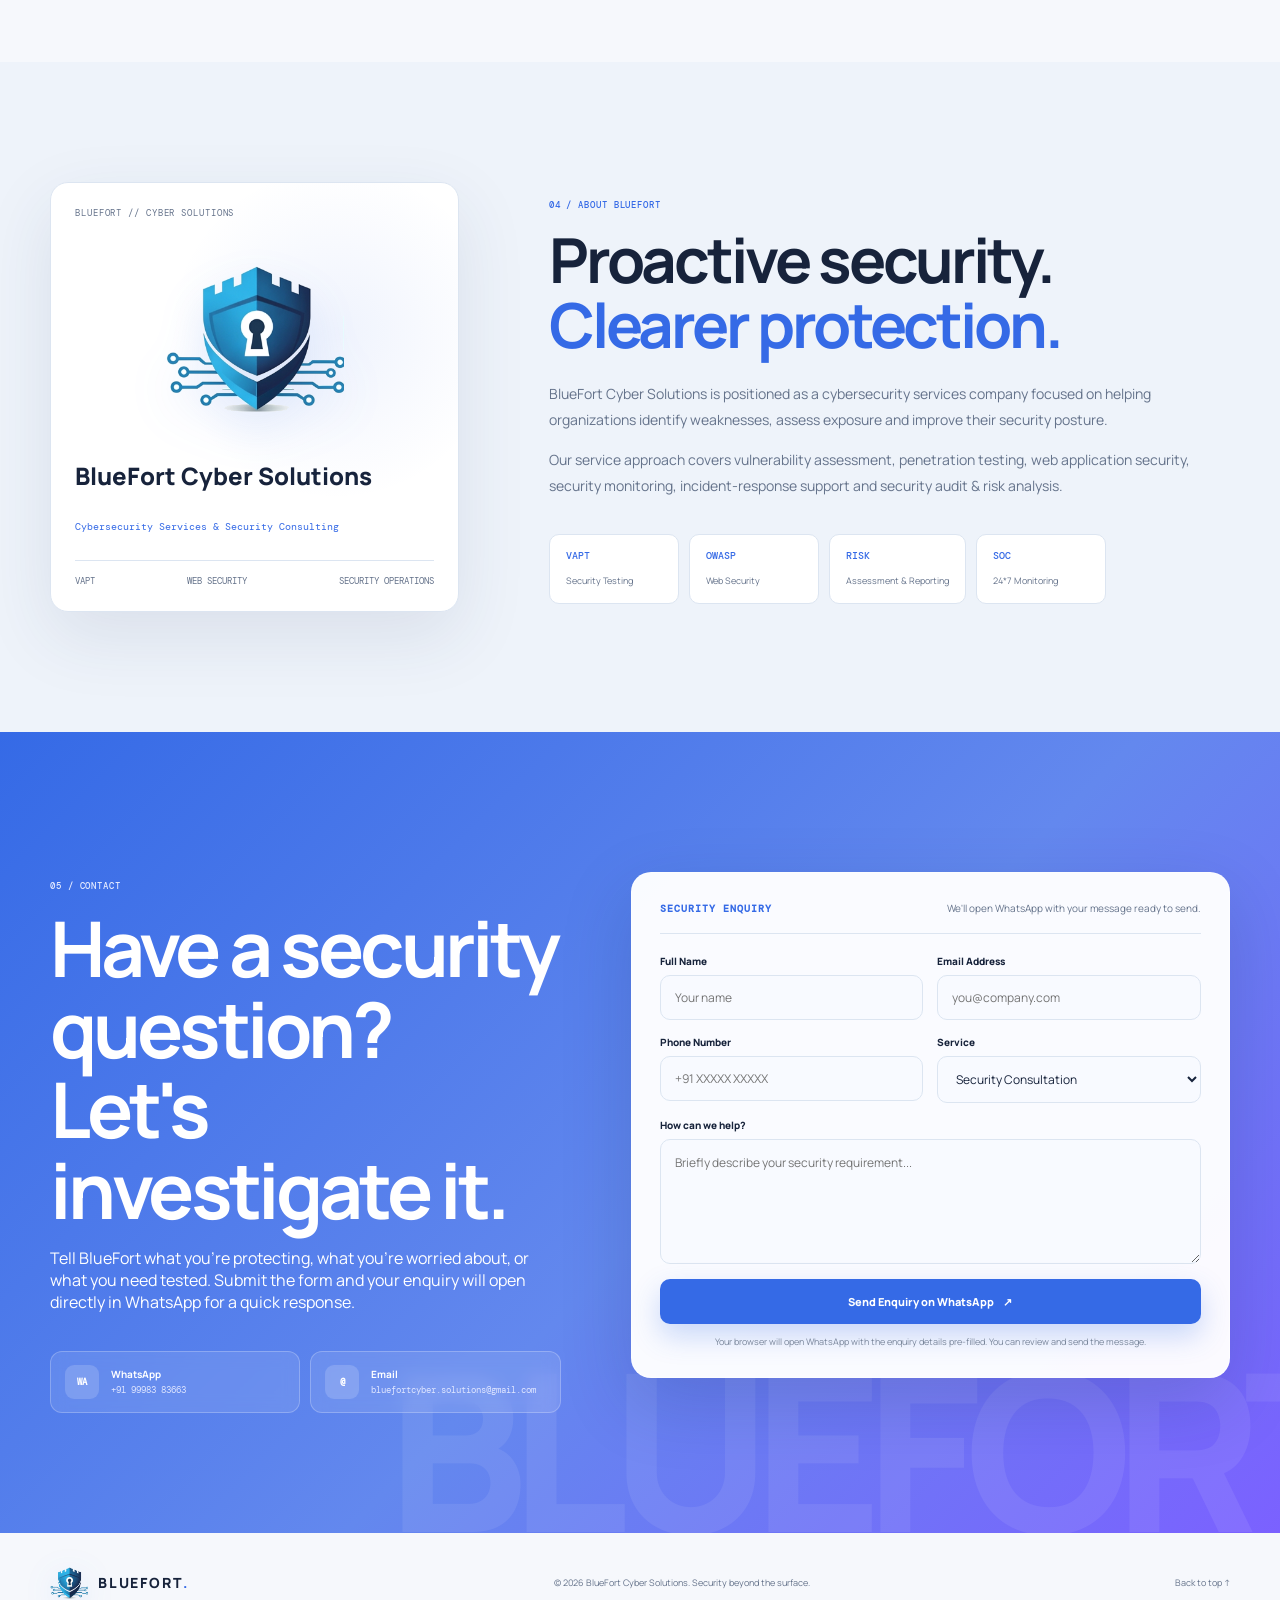
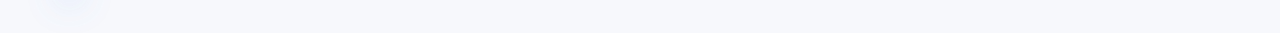
==== commit 5aed6bdf: "Update index.html" ====
--- a/index.html
+++ b/index.html
@@ -137,7 +137,7 @@
           <h2>Proactive security.<br><em>Clearer protection.</em></h2>
           <p>BlueFort Cyber Solutions is positioned as a cybersecurity services company focused on helping organizations identify weaknesses, assess exposure and improve their security posture.</p>
           <p>Our service approach covers vulnerability assessment, penetration testing, web application security, security monitoring, incident-response support and security audit & risk analysis.</p>
-          <div class="credentials"><div><b>VAPT</b><span>Security Testing</span></div><div><b>OWASP</b><span>Web Security</span></div><div><b>RISK</b><span>Assessment & Reporting</span></div></div>
+          <div class="credentials"><div><b>VAPT</b><span>Security Testing</span></div><div><b>OWASP</b><span>Web Security</span></div><div><b>RISK</b><span>Assessment & Reporting</span></div><div><b>SOC</b><span>24*7 Monitoring</span></div></div>
         </div>
       </div>
     </section>
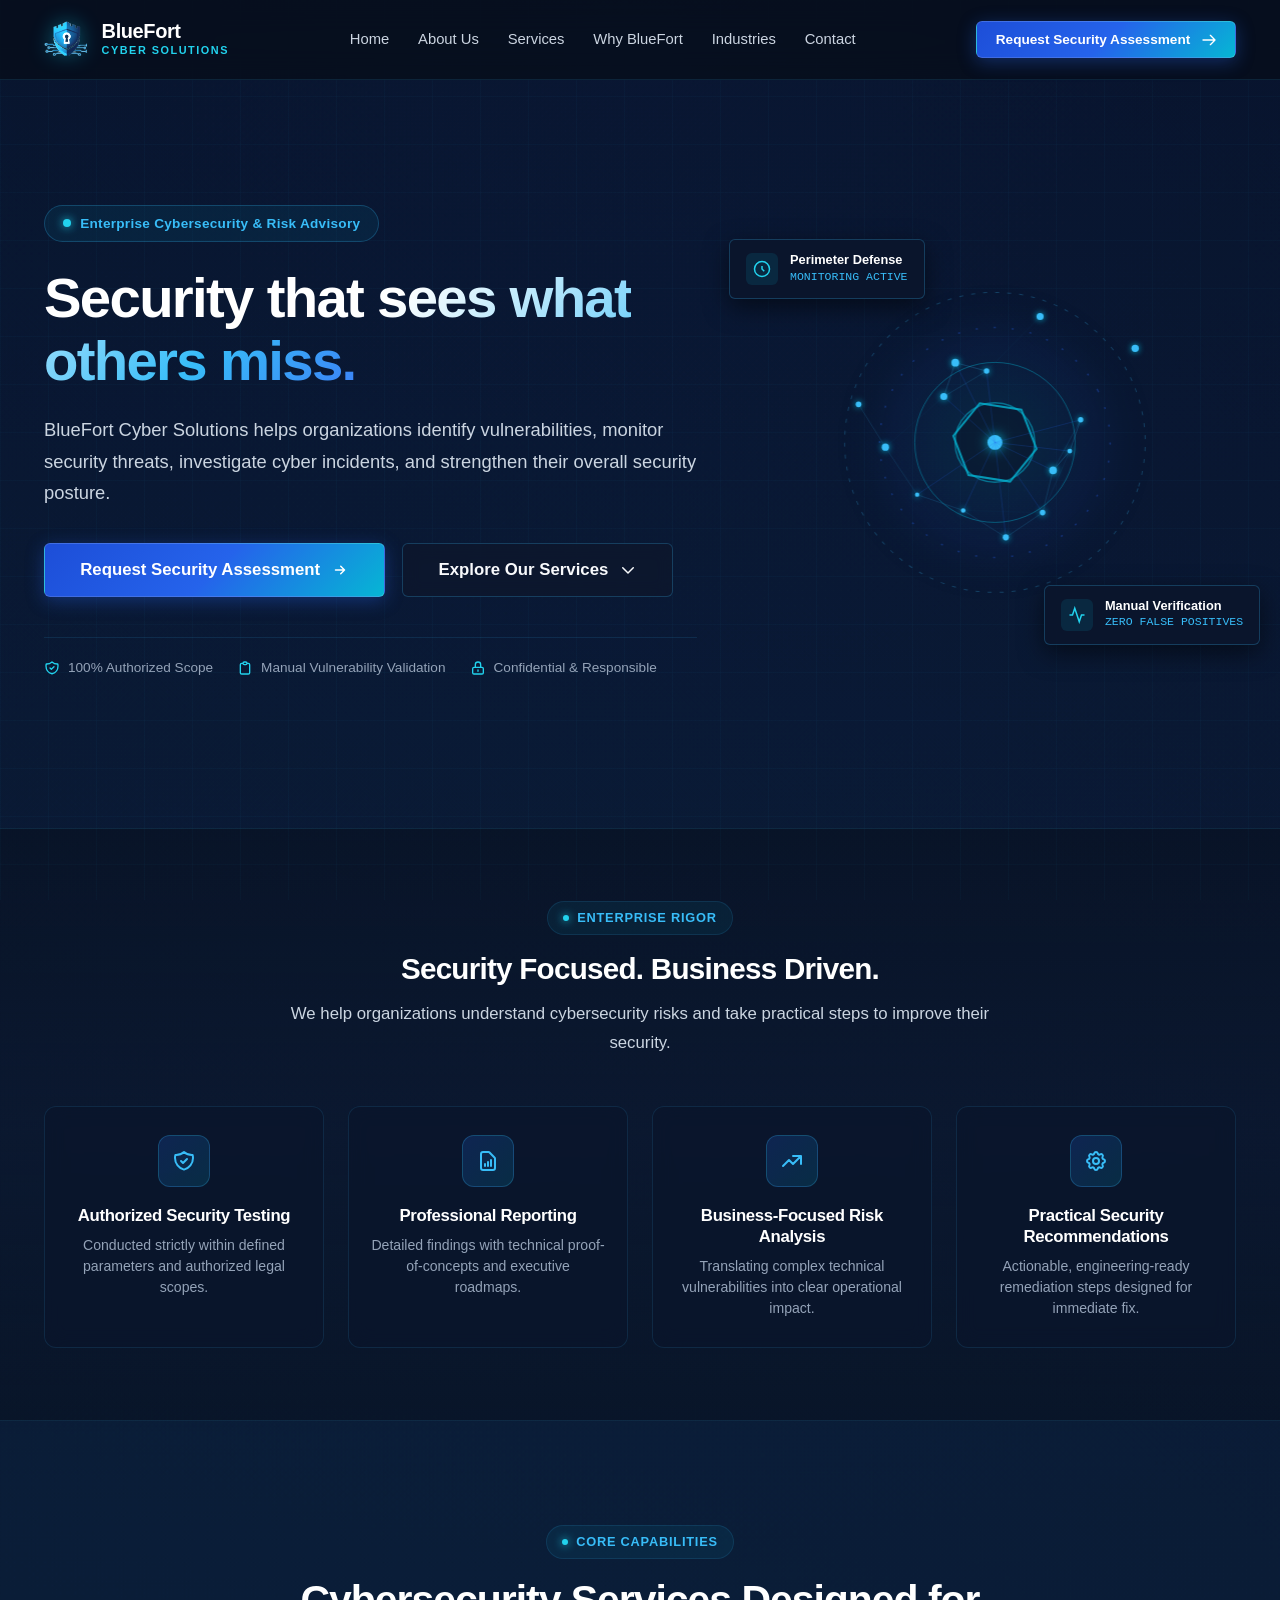
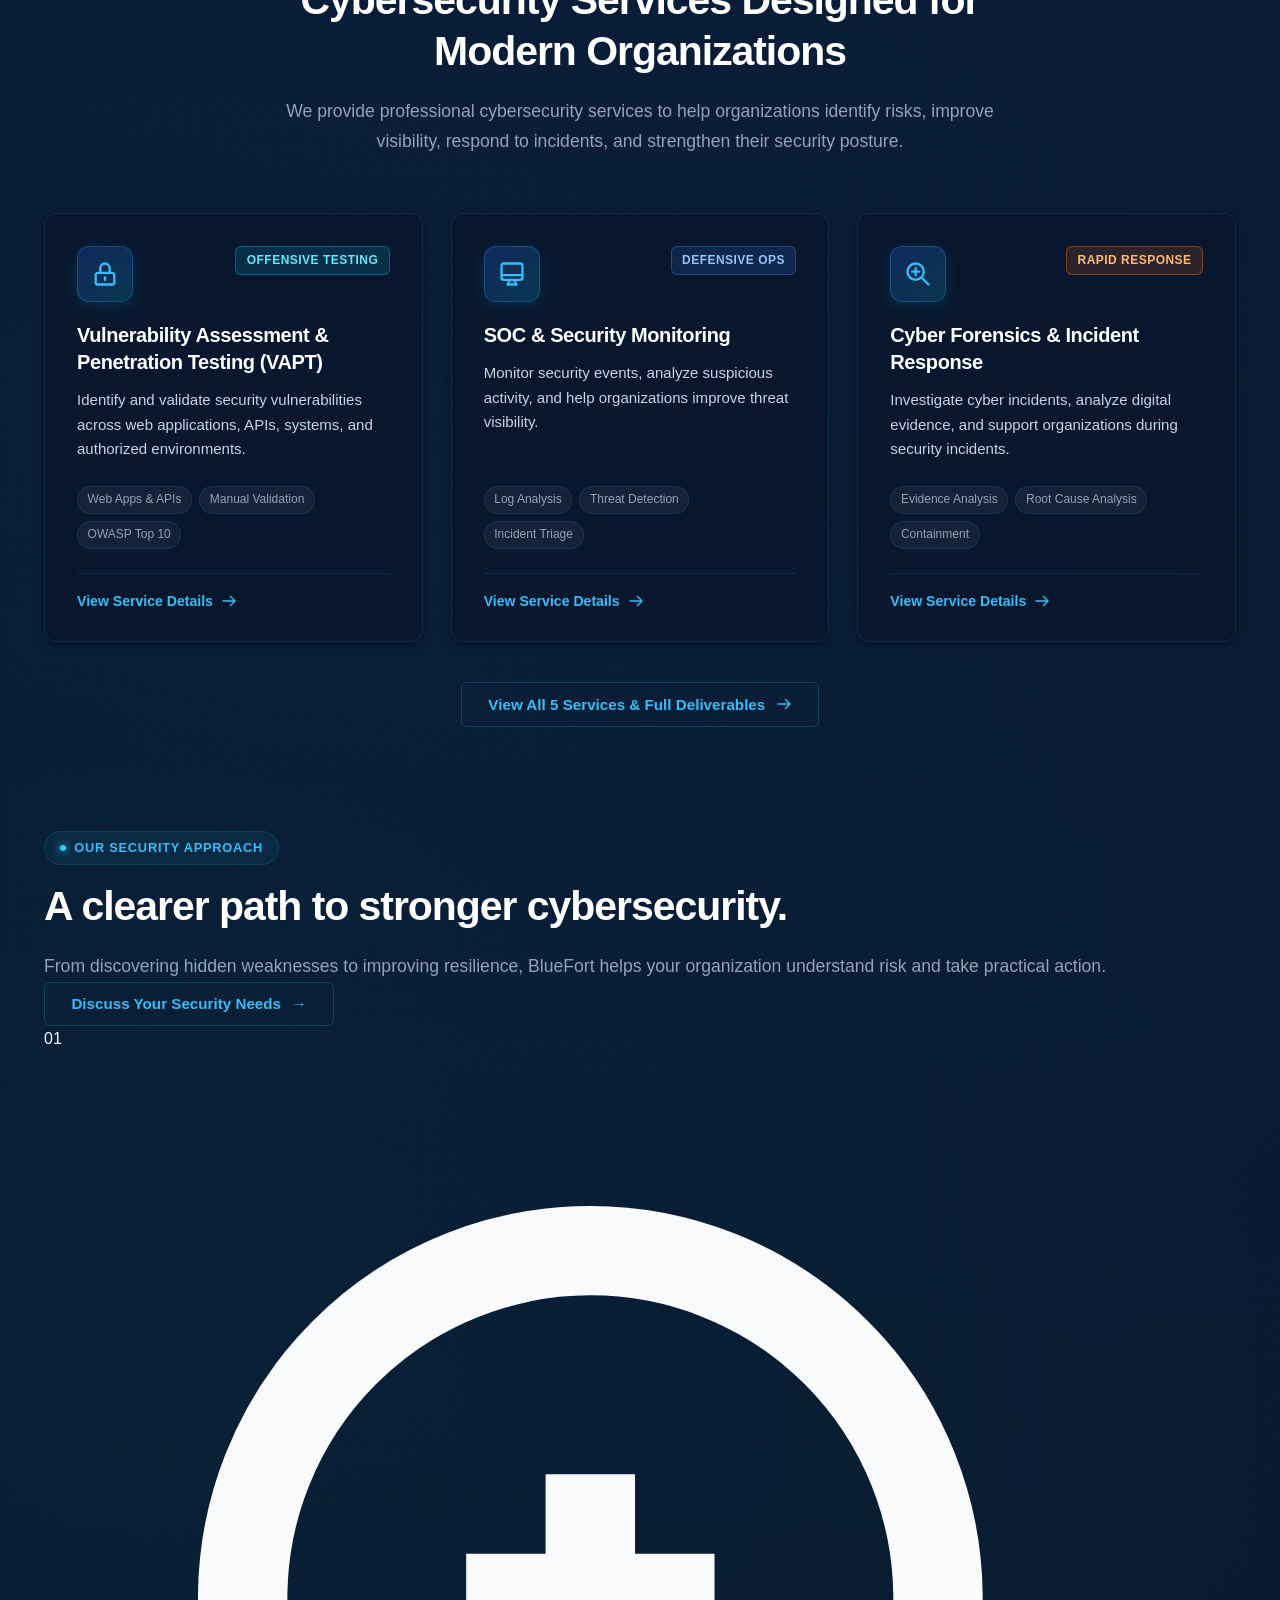
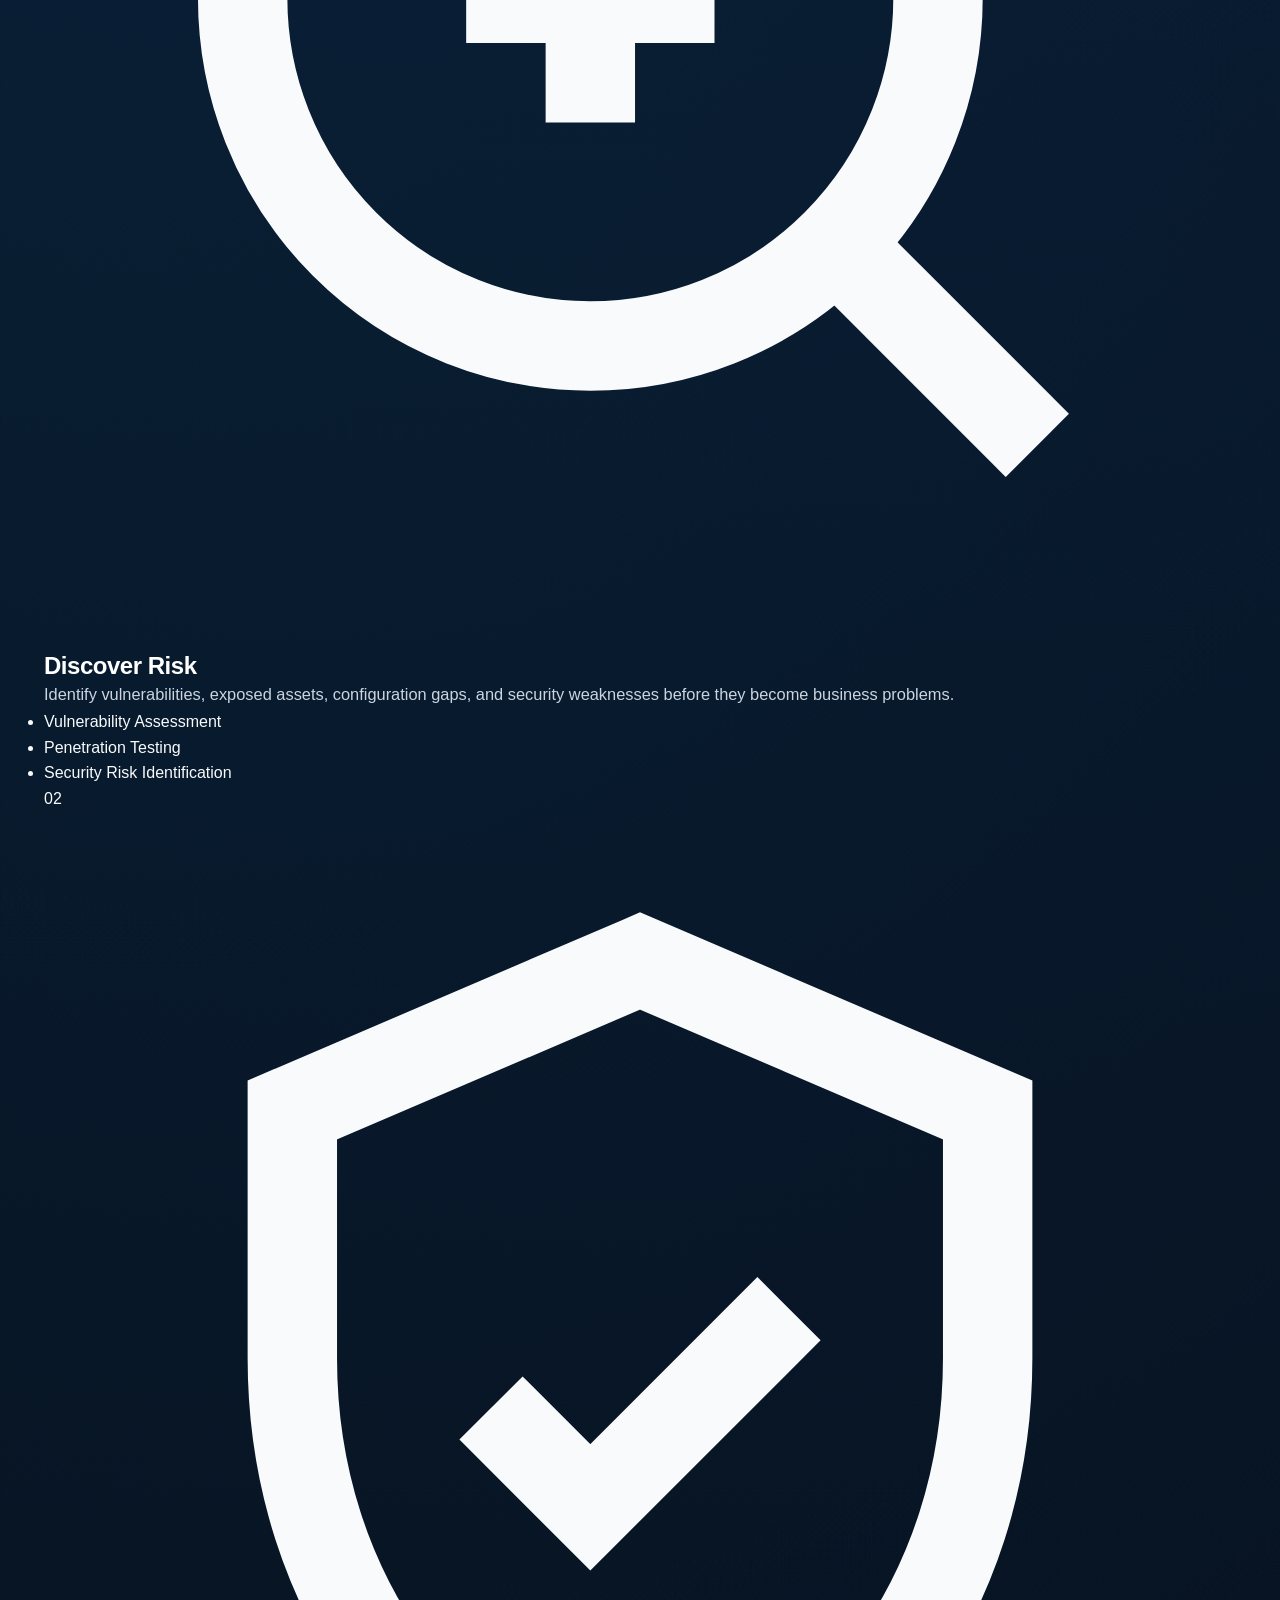
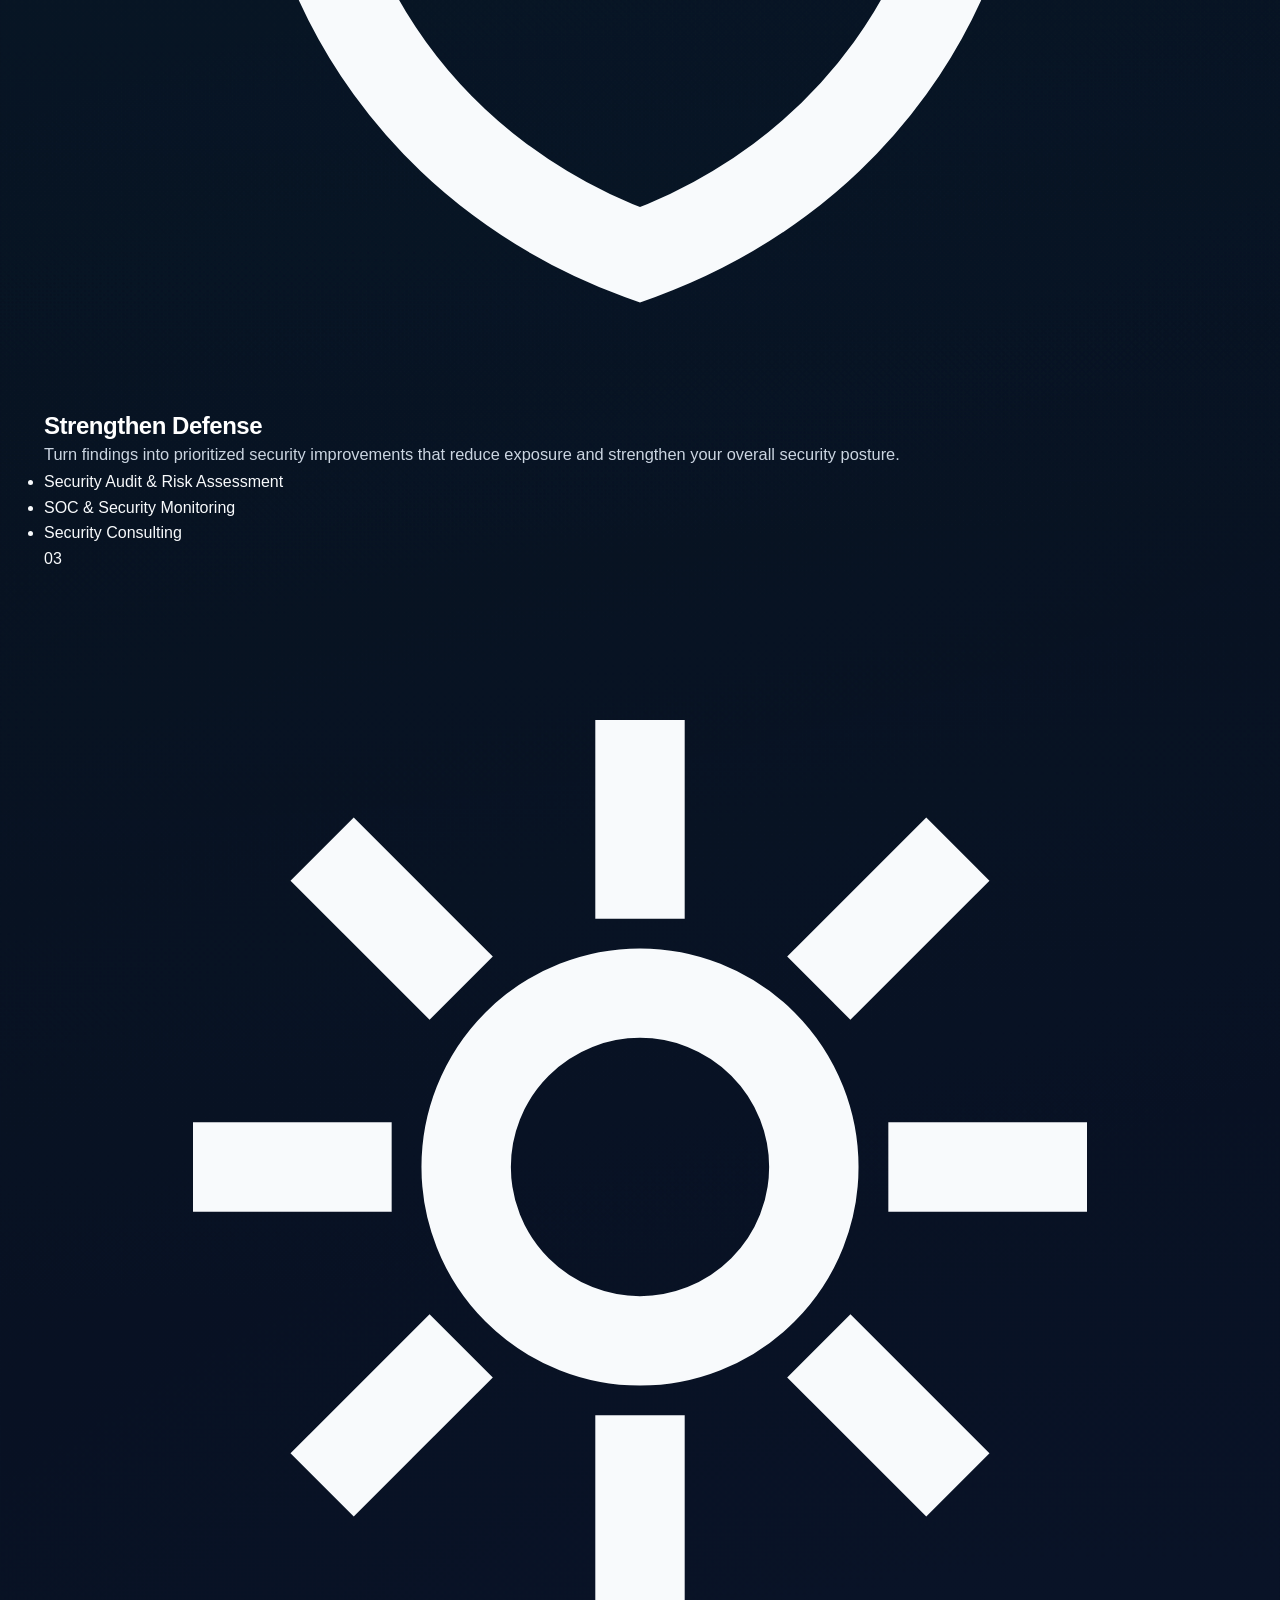
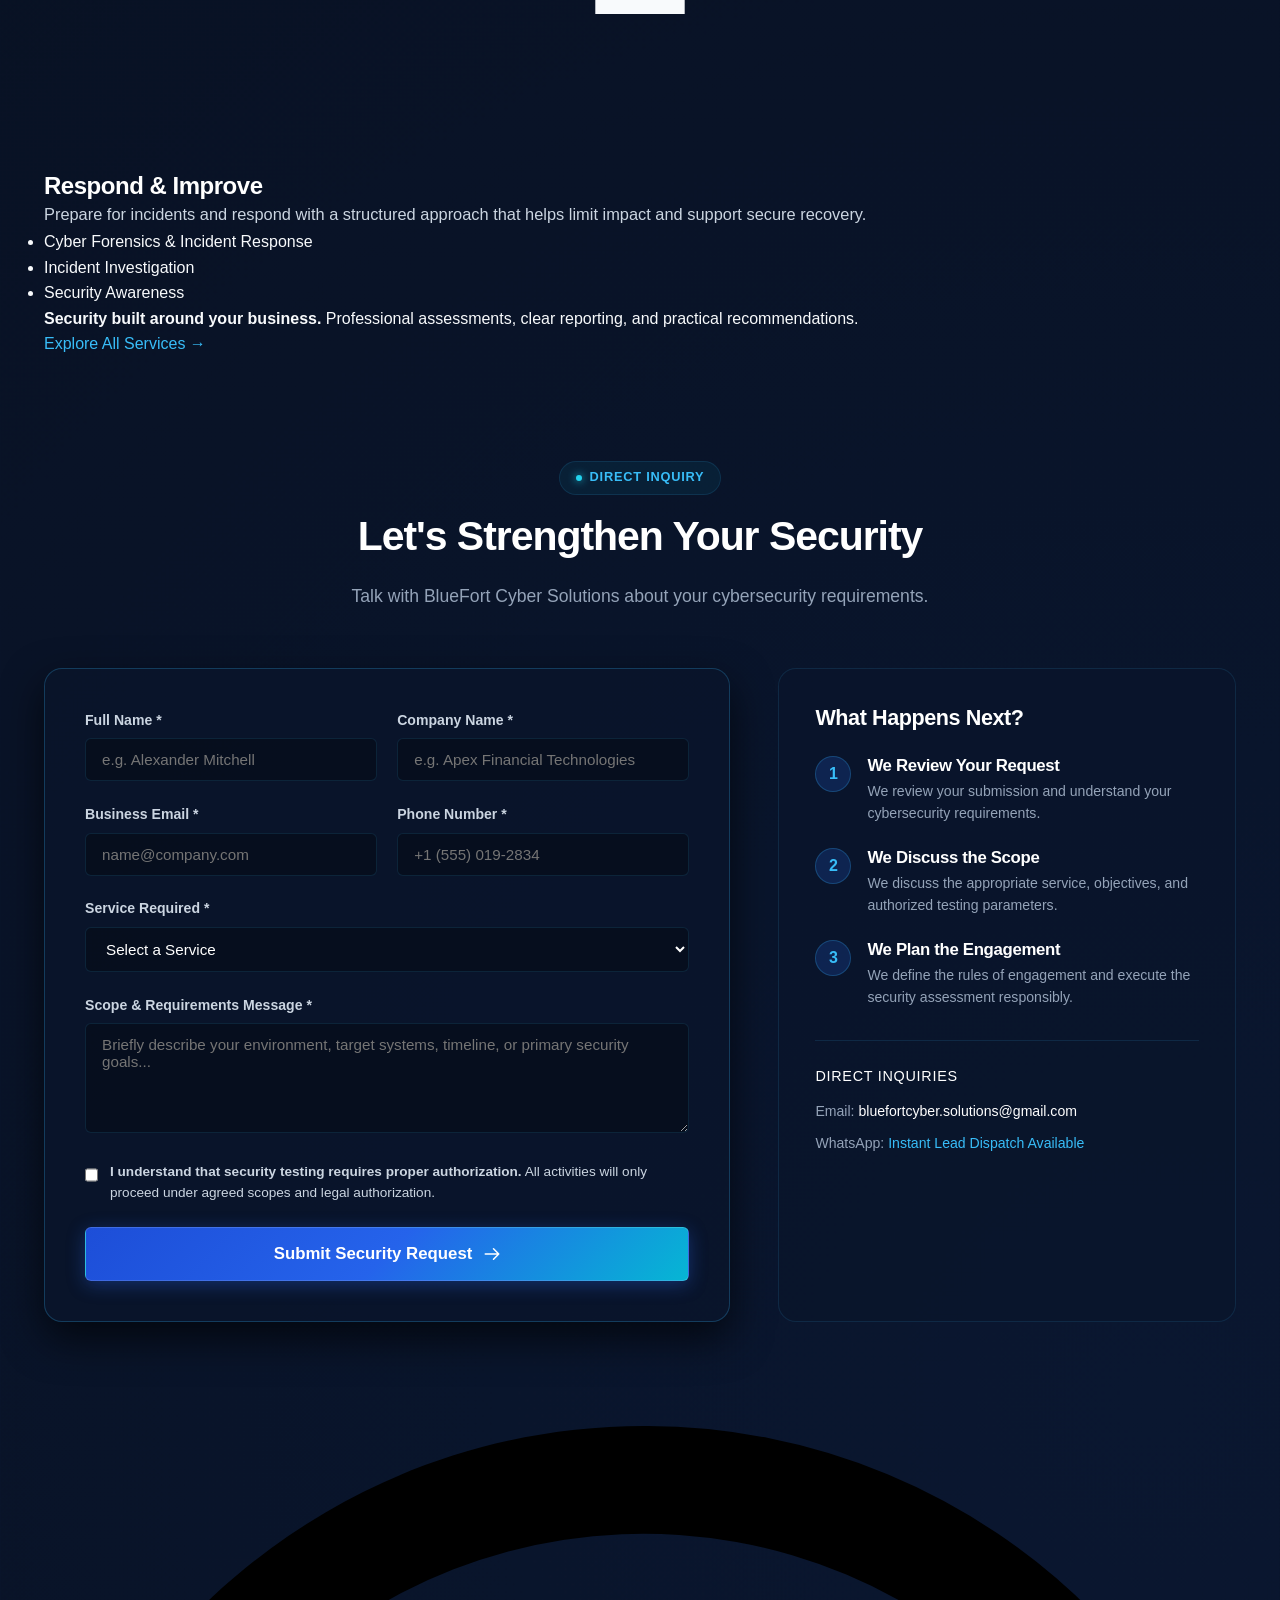
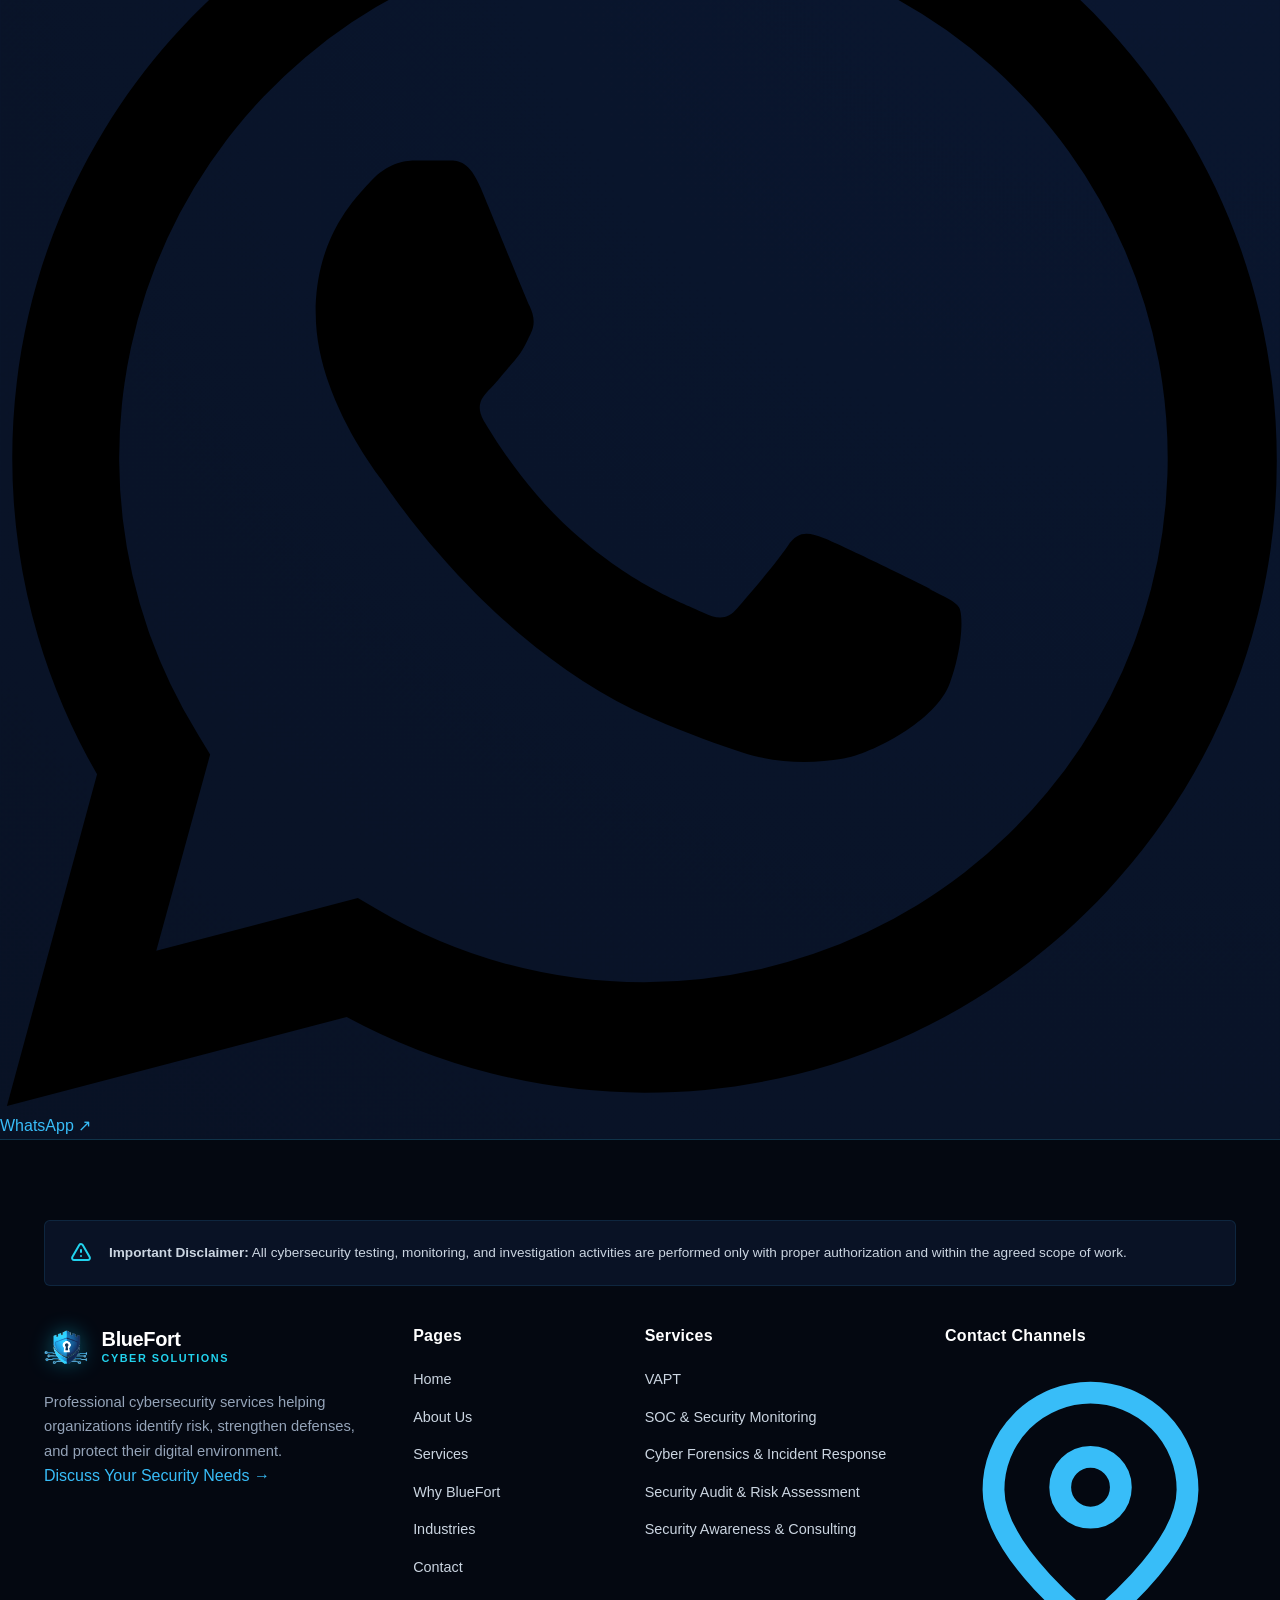
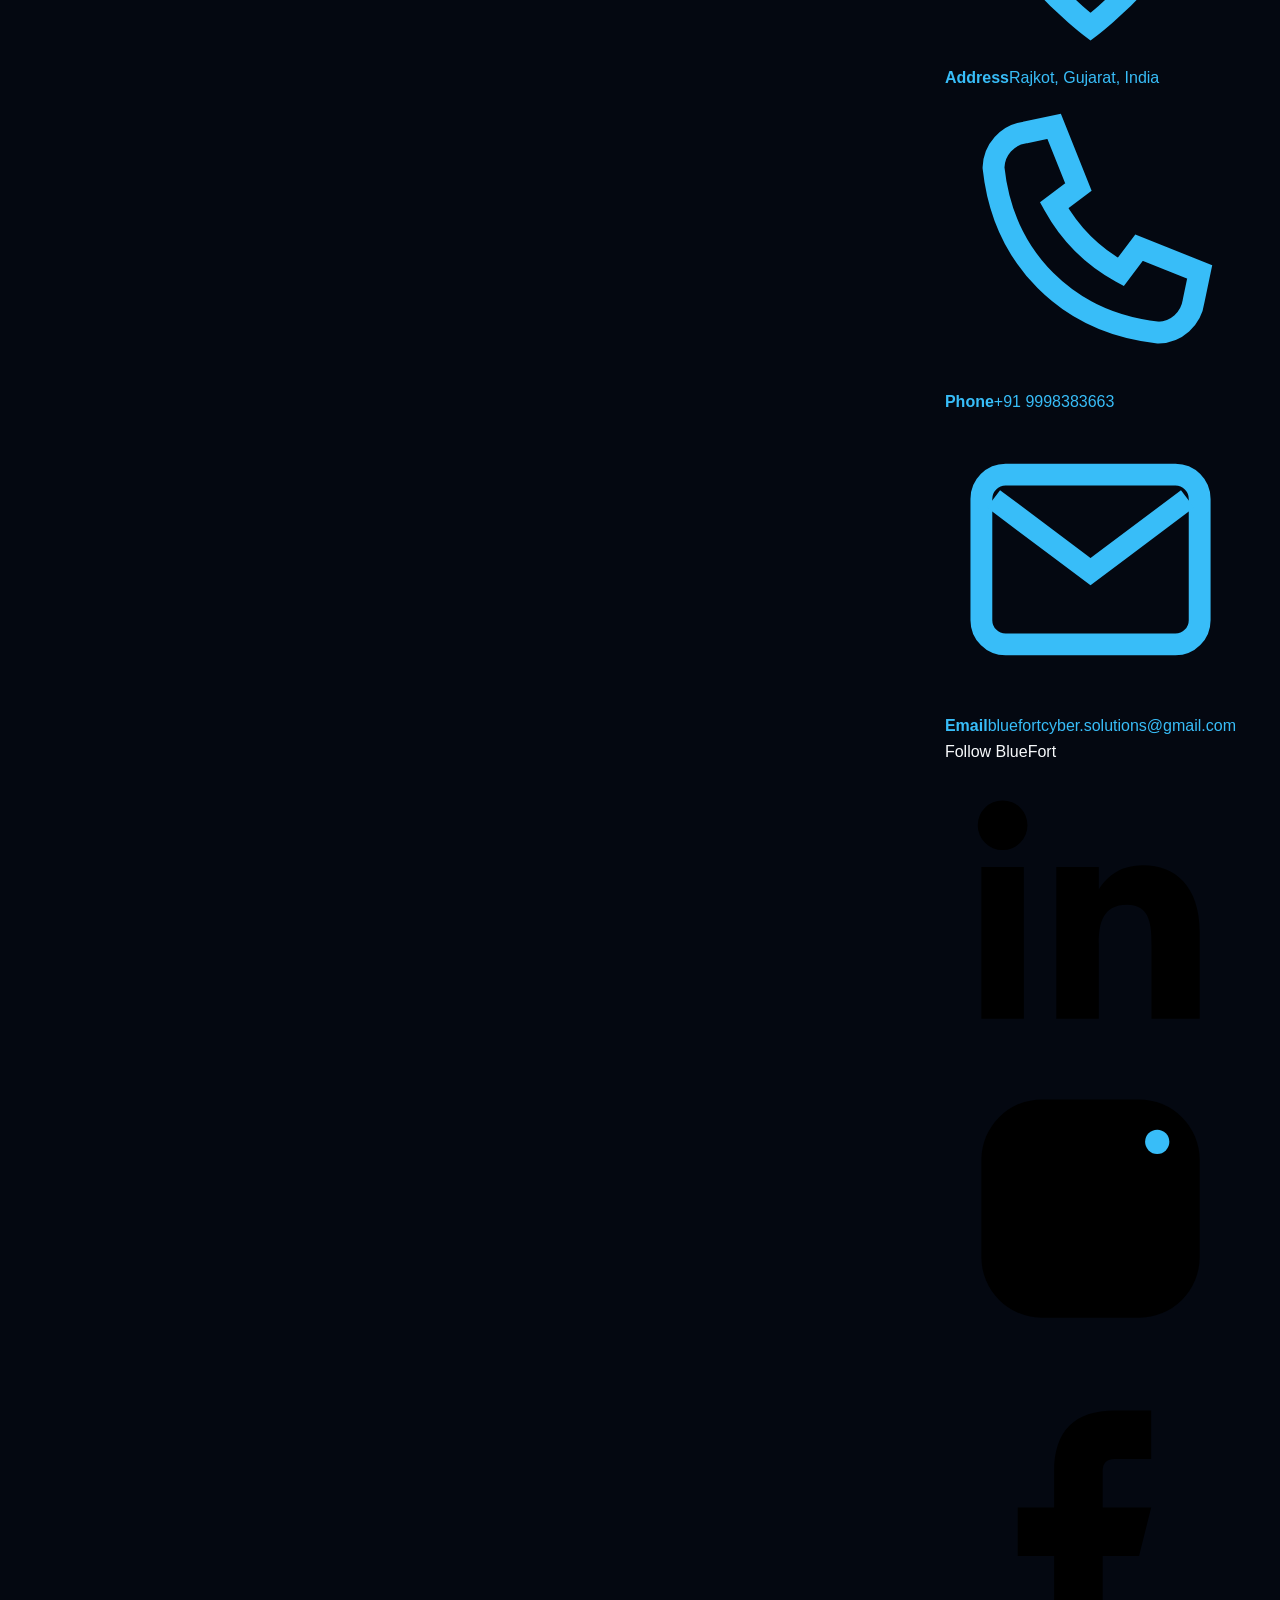
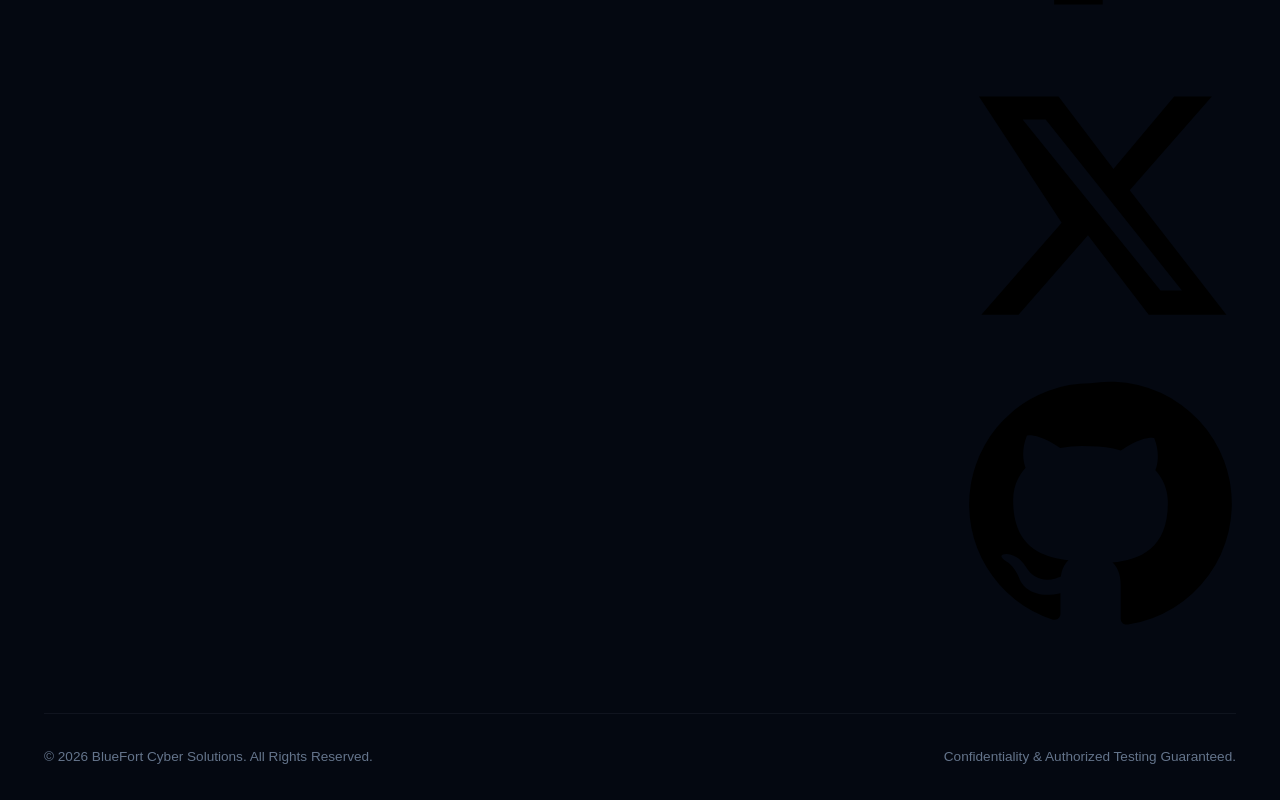
==== commit 677cf363: "Add files via upload" ====
--- a/index.html
+++ b/index.html
@@ -1,196 +1,693 @@
 <!DOCTYPE html>
-<html lang="en" data-theme="light">
+<html lang="en">
 <head>
-  <meta charset="UTF-8" />
-  <meta name="viewport" content="width=device-width, initial-scale=1.0" />
-  <meta name="description" content="BlueFort Cyber Solutions — vulnerability assessment, penetration testing, web application security, security monitoring, incident response support and security risk analysis." />
-  <title>BlueFort Cyber Solutions | Security Beyond the Surface</title>
-  <link rel="preconnect" href="https://fonts.googleapis.com">
-  <link rel="preconnect" href="https://fonts.gstatic.com" crossorigin>
-  <link href="https://fonts.googleapis.com/css2?family=DM+Mono:wght@400;500&family=Manrope:wght@400;500;600;700;800&display=swap" rel="stylesheet">
-  <link rel="stylesheet" href="style.css" />
+  <meta charset="UTF-8">
+  <meta name="viewport" content="width=device-width, initial-scale=1.0">
+  <meta http-equiv="Content-Security-Policy" content="default-src 'self'; script-src 'self' 'unsafe-inline' https://fonts.googleapis.com; style-src 'self' 'unsafe-inline' https://fonts.googleapis.com; font-src 'self' https://fonts.gstatic.com; img-src 'self' data: https:; connect-src 'self';">
+  <title>BlueFort Cyber Solutions | Security that sees what others miss.</title>
+  <meta name="description" content="BlueFort Cyber Solutions helps organizations identify vulnerabilities, monitor security threats, investigate cyber incidents, and strengthen their overall security posture.">
+  <meta name="theme-color" content="#070e1b">
+
+  
+
+  <!-- Stylesheets -->
+  <link rel="stylesheet" href="css/main.css">
+  <link rel="stylesheet" href="css/components.css">
+  <link rel="stylesheet" href="css/modals.css">
+
+  <!-- Favicon -->
+  <link rel="icon" type="image/png" href="assets/logo.png">
 </head>
 <body>
-  <div class="noise"></div>
-  <div class="cursor-glow"></div>
-
-  <header class="nav-wrap">
-    <nav class="nav container">
-      <a class="brand" href="#top" aria-label="BlueFort Cyber Solutions home">
-        <img class="brand-logo" src="assets/bluefort-logo.png" alt="BlueFort Cyber Solutions logo" />
-        <span>BLUEFORT<span class="brand-dot">.</span></span>
+
+  <!-- Cyber Grid Subtle Background Effect -->
+  <div class="cyber-grid-overlay" aria-hidden="true"></div>
+
+  <!-- =========================================================================
+       1. NAVIGATION BAR (MULTI-PAGE)
+       ========================================================================= -->
+  <header class="site-header" id="siteHeader">
+    <div class="container header-container">
+      <a href="index.html" class="brand-logo" aria-label="BlueFort Cyber Solutions Home">
+        <img src="assets/logo.png" alt="BlueFort Cyber Solutions Shield" class="brand-logo-img">
+        <div class="brand-text-wrapper">
+          <span class="brand-title">BlueFort</span>
+          <span class="brand-subtitle">Cyber Solutions</span>
+        </div>
       </a>
-      <div class="nav-actions">
-        <button class="theme-toggle" type="button" aria-label="Switch to dark mode" title="Toggle light and dark mode">
-          <span class="theme-icon">☾</span><span class="theme-label">Dark</span>
+
+      <!-- Desktop Nav Menu -->
+      <nav aria-label="Main Navigation">
+        <ul class="nav-menu" id="navMenu">
+          <li><a href="index.html" class="nav-link">Home</a></li>
+          <li><a href="about.html" class="nav-link">About Us</a></li>
+          <li><a href="services.html" class="nav-link">Services</a></li>
+          <li><a href="why-us.html" class="nav-link">Why BlueFort</a></li>
+          <li><a href="industries.html" class="nav-link">Industries</a></li>
+          <li><a href="contact.html" class="nav-link">Contact</a></li>
+        </ul>
+      </nav>
+
+      <!-- Header Right CTA -->
+      <div class="header-actions">
+<a href="contact.html" class="btn btn-primary btn-sm">
+          <span>Request Security Assessment</span>
+          <svg width="16" height="16" viewBox="0 0 24 24" fill="none" stroke="currentColor" stroke-width="2">
+            <path stroke-linecap="round" stroke-linejoin="round" d="M14 5l7 7m0 0l-7 7m7-7H3" />
+          </svg>
+        </a>
+
+        <!-- Mobile Hamburger Button -->
+        <button class="mobile-toggle" id="mobileToggle" aria-label="Toggle Navigation Menu" aria-expanded="false">
+          <svg class="hamburger-icon" fill="none" stroke="currentColor" viewBox="0 0 24 24">
+            <path stroke-linecap="round" stroke-linejoin="round" stroke-width="2" d="M4 6h16M4 12h16m-7 6h7" />
+          </svg>
         </button>
-        <button class="menu-btn" aria-label="Open menu"><span></span><span></span></button>
-      </div>
-      <div class="nav-links">
-        <a href="#services">Services</a>
-        <a href="#expertise">Approach</a>
-        <a href="#process">Process</a>
-        <a href="#about">About</a>
-        <a class="nav-cta" href="#contact">Start a Security Review <span>↗</span></a>
-      </div>
-    </nav>
+      </div>
+    </div>
   </header>
 
-  <main id="top">
-    <section class="hero container">
-      <div class="hero-copy reveal">
-        <div class="eyebrow"><span class="pulse"></span> CYBERSECURITY • VAPT • SECURITY OPERATIONS</div>
-        <h1>Security that sees<br><em>what others miss.</em></h1>
-        <p class="hero-text">BlueFort Cyber Solutions helps organizations discover weaknesses, understand risk, and build stronger digital defenses — from web applications to security operations.</p>
-        <div class="hero-actions">
-          <a class="btn btn-primary" href="#contact">Protect Your Business <span>↗</span></a>
-          <a class="btn btn-ghost" href="#services">Explore Services <span>↓</span></a>
-        </div>
-
-        <div class="trust-panel" aria-label="BlueFort capabilities">
-          <div class="trust-card">
-            <div class="trust-icon">✦</div>
-            <div><strong>CEH-ALIGNED</strong><span>Ethical security testing mindset</span></div>
-          </div>
-          <div class="trust-card">
-            <div class="trust-icon">◈</div>
-            <div><strong>OWASP FOCUSED</strong><span>Web application risk coverage</span></div>
-          </div>
-          <div class="trust-card">
-            <div class="trust-icon">◉</div>
-            <div><strong>MONITORING READY</strong><span>Security visibility & response</span></div>
-          </div>
-          <div class="trust-card">
-            <div class="trust-icon">↗</div>
-            <div><strong>ACTIONABLE REPORTS</strong><span>Clear findings & priorities</span></div>
-          </div>
-        </div>
-      </div>
-
-      <div class="hero-visual reveal delay-1">
-        <div class="orbit orbit-a"></div><div class="orbit orbit-b"></div>
-        <div class="core-card">
-          <div class="card-top"><span>BLUEFORT // SECURITY CORE</span><span class="status"><i></i> ACTIVE</span></div>
-          <div class="radar"><div class="radar-sweep"></div><div class="radar-ring r1"></div><div class="radar-ring r2"></div><div class="radar-ring r3"></div><span class="radar-dot d1"></span><span class="radar-dot d2"></span><span class="radar-dot d3"></span></div>
-          <div class="terminal">
-            <div><span>01</span> discover(<b>surface</b>)</div>
-            <div><span>02</span> assess(<b>risk</b>)</div>
-            <div><span>03</span> validate(<b>findings</b>)</div>
-            <div><span>04</span> report(<b>actionable</b>) <i>✓</i></div>
-          </div>
-        </div>
-      </div>
-    </section>
-
-    <section class="marquee" aria-label="Security capabilities">
-      <div class="marquee-track">
-        <span>VULNERABILITY ASSESSMENT</span><b>✦</b><span>WEB APP SECURITY</span><b>✦</b><span>PENETRATION TESTING</span><b>✦</b><span>SECURITY MONITORING</span><b>✦</b><span>INCIDENT RESPONSE</span><b>✦</b><span>RISK ANALYSIS</span><b>✦</b>
-        <span>VULNERABILITY ASSESSMENT</span><b>✦</b><span>WEB APP SECURITY</span><b>✦</b><span>PENETRATION TESTING</span><b>✦</b><span>SECURITY MONITORING</span><b>✦</b><span>INCIDENT RESPONSE</span><b>✦</b><span>RISK ANALYSIS</span><b>✦</b>
-      </div>
-    </section>
-
-    <section id="services" class="section container">
-      <div class="section-head reveal"><div><span class="section-num">01 /</span><h2>Security, end to end.</h2></div><p>Practical cybersecurity services designed to turn technical findings into clear business decisions.</p></div>
-      <div class="service-grid">
-        <article class="service-card featured reveal"><span class="service-index">01</span><div class="service-icon">⌁</div><h3>Vulnerability Assessment</h3><p>Identify weaknesses across applications, systems and exposed attack surfaces, then prioritize what needs attention first.</p><a href="#contact">Assess your surface <span>↗</span></a></article>
-        <article class="service-card reveal delay-1"><span class="service-index">02</span><div class="service-icon">⌬</div><h3>Penetration Testing</h3><p>Controlled security testing using reconnaissance, enumeration and validation to uncover exploitable weaknesses.</p><a href="#contact">Plan a test <span>↗</span></a></article>
-        <article class="service-card reveal delay-2"><span class="service-index">03</span><div class="service-icon">◈</div><h3>Web Application Security</h3><p>Security testing aligned with common OWASP risks such as SQL injection, XSS, authentication issues and misconfiguration.</p><a href="#contact">Secure your app <span>↗</span></a></article>
-        <article class="service-card reveal"><span class="service-index">04</span><div class="service-icon">◉</div><h3>SOC & Security Monitoring</h3><p>Monitoring, logging and reporting workflows that help teams detect suspicious activity and respond with greater clarity.</p><a href="#contact">Strengthen monitoring <span>↗</span></a></article>
-        <article class="service-card reveal delay-1"><span class="service-index">05</span><div class="service-icon">↯</div><h3>Incident Response Support</h3><p>Structured support around incident triage, evidence identification, documentation and reporting.</p><a href="#contact">Discuss an incident <span>↗</span></a></article>
-        <article class="service-card reveal delay-2"><span class="service-index">06</span><div class="service-icon">◎</div><h3>Security Audit & Risk</h3><p>Translate technical observations into risk-focused reports with practical remediation priorities.</p><a href="#contact">Request an audit <span>↗</span></a></article>
-      </div>
-    </section>
-
-    <section id="expertise" class="approach-section">
-      <div class="container approach-grid">
-        <div class="reveal"><span class="section-num">02 / OUR APPROACH</span><h2>Security work<br><em>built for decisions.</em></h2><p>BlueFort focuses on more than finding technical issues. We organize security work around visibility, evidence, risk and practical next steps.</p></div>
-        <div class="approach-cards reveal delay-1">
-          <article class="approach-card"><span>01</span><div><h3>See the Surface</h3><p>Map exposed assets, application entry points and relevant attack paths before testing.</p></div></article>
-          <article class="approach-card"><span>02</span><div><h3>Validate the Risk</h3><p>Separate genuine security weaknesses from noise through controlled analysis and verification.</p></div></article>
-          <article class="approach-card"><span>03</span><div><h3>Explain the Impact</h3><p>Connect technical findings to business risk so priorities are easier to understand.</p></div></article>
-          <article class="approach-card"><span>04</span><div><h3>Guide the Next Step</h3><p>Deliver structured reporting and remediation direction that teams can act on.</p></div></article>
-        </div>
-      </div>
-    </section>
-
-    <section id="process" class="section container">
-      <div class="section-head reveal"><div><span class="section-num">03 /</span><h2>From signal to solution.</h2></div><p>A straightforward workflow that keeps security testing focused, documented and useful.</p></div>
-      <div class="process-line">
-        <article class="step reveal"><span>01</span><h3>Discover</h3><p>Understand the target, scope, assets and attack surface.</p></article>
-        <article class="step reveal delay-1"><span>02</span><h3>Assess</h3><p>Recon, scan and validate security weaknesses in a controlled scope.</p></article>
-        <article class="step reveal delay-2"><span>03</span><h3>Prioritize</h3><p>Separate noise from meaningful risk and explain the business impact.</p></article>
-        <article class="step reveal delay-3"><span>04</span><h3>Report</h3><p>Deliver clear findings, evidence and practical remediation direction.</p></article>
-      </div>
-    </section>
-
-    <section id="about" class="about-section">
-      <div class="container about-grid">
-        <div class="company-card reveal">
-          <div class="company-label">BLUEFORT // CYBER SOLUTIONS</div>
-          <div class="company-logo-wrap"><img src="assets/bluefort-logo.png" alt="BlueFort Cyber Solutions logo" /></div>
-          <div class="company-name">BlueFort Cyber Solutions</div>
-          <div class="company-role">Cybersecurity Services & Security Consulting</div>
-          <div class="company-meta"><span>VAPT</span><span>WEB SECURITY</span><span>SECURITY OPERATIONS</span></div>
-        </div>
-        <div class="about-copy reveal delay-1">
-          <span class="section-num">04 / ABOUT BLUEFORT</span>
-          <h2>Proactive security.<br><em>Clearer protection.</em></h2>
-          <p>BlueFort Cyber Solutions is positioned as a cybersecurity services company focused on helping organizations identify weaknesses, assess exposure and improve their security posture.</p>
-          <p>Our service approach covers vulnerability assessment, penetration testing, web application security, security monitoring, incident-response support and security audit & risk analysis.</p>
-          <div class="credentials"><div><b>VAPT</b><span>Security Testing</span></div><div><b>OWASP</b><span>Web Security</span></div><div><b>RISK</b><span>Assessment & Reporting</span></div><div><b>SOC</b><span>24*7 Monitoring</span></div></div>
-        </div>
-      </div>
-    </section>
-
-    <section id="contact" class="contact-section">
-      <div class="container contact-inner">
-        <div class="contact-intro reveal">
-          <span class="section-num">05 / CONTACT</span>
-          <h2>Have a security question?<br><em>Let's investigate it.</em></h2>
-          <p>Tell BlueFort what you're protecting, what you're worried about, or what you need tested. Submit the form and your enquiry will open directly in WhatsApp for a quick response.</p>
-
-          <div class="contact-details-grid">
-            <a class="contact-detail-card" href="https://wa.me/919998383663" target="_blank" rel="noopener">
-              <span class="contact-detail-icon">WA</span>
-              <span><b>WhatsApp</b><small>+91 99983 83663</small></span>
+  <!-- =========================================================================
+       2. HERO SECTION
+       ========================================================================= -->
+  <section class="hero-section" id="home">
+    <div class="container">
+      <div class="hero-grid">
+        <!-- Hero Text Content -->
+        <div class="hero-content">
+          <div class="hero-badge">
+            <span class="pulse-dot"></span>
+            <span>Enterprise Cybersecurity & Risk Advisory</span>
+          </div>
+
+          <h1 class="hero-title">
+            <span class="hero-title-gradient">Security that sees what others miss.</span>
+          </h1>
+
+          <p class="hero-subheadline">
+            BlueFort Cyber Solutions helps organizations identify vulnerabilities, monitor security threats, investigate cyber incidents, and strengthen their overall security posture.
+          </p>
+
+          <div class="hero-cta-group">
+            <a href="contact.html" class="btn btn-primary btn-lg">
+              <span>Request Security Assessment</span>
+              <svg width="18" height="18" viewBox="0 0 24 24" fill="none" stroke="currentColor" stroke-width="2">
+                <path stroke-linecap="round" stroke-linejoin="round" d="M13 7l5 5m0 0l-5 5m5-5H6" />
+              </svg>
             </a>
-            <a class="contact-detail-card" href="mailto:bluefortcyber.solutions@gmail.com">
-              <span class="contact-detail-icon">@</span>
-              <span><b>Email</b><small>bluefortcyber.solutions@gmail.com</small></span>
+            <a href="services.html" class="btn btn-secondary btn-lg">
+              <span>Explore Our Services</span>
+              <svg width="18" height="18" viewBox="0 0 24 24" fill="none" stroke="currentColor" stroke-width="2">
+                <path stroke-linecap="round" stroke-linejoin="round" d="M19 9l-7 7-7-7" />
+              </svg>
             </a>
           </div>
-        </div>
-
-        <form class="contact-form reveal delay-1" id="whatsappContactForm">
-          <div class="form-heading">
-            <span>SECURITY ENQUIRY</span>
-            <small>We'll open WhatsApp with your message ready to send.</small>
-          </div>
-          <div class="form-row">
-            <label>Full Name<input type="text" name="name" placeholder="Your name" required></label>
-            <label>Email Address<input type="email" name="email" placeholder="you@company.com" required></label>
-          </div>
-          <div class="form-row">
-            <label>Phone Number<input type="tel" name="phone" placeholder="+91 XXXXX XXXXX"></label>
-            <label>Service<select name="service">
-              <option value="Security Consultation">Security Consultation</option>
-              <option value="Vulnerability Assessment">Vulnerability Assessment</option>
-              <option value="Penetration Testing / VAPT">Penetration Testing / VAPT</option>
-              <option value="Web Application Security">Web Application Security</option>
-              <option value="Security Audit & Risk Analysis">Security Audit & Risk Analysis</option>
-              <option value="SOC / Security Monitoring">SOC / Security Monitoring</option>
-              <option value="Incident Response Support">Incident Response Support</option>
-            </select></label>
-          </div>
-          <label>How can we help?<textarea name="message" rows="5" placeholder="Briefly describe your security requirement..." required></textarea></label>
-          <button class="form-submit" type="submit">Send Enquiry on WhatsApp <span>↗</span></button>
-          <p class="form-note">Your browser will open WhatsApp with the enquiry details pre-filled. You can review and send the message.</p>
-        </form>
-      </div>
-    </section>
-  </main>
-
-  <footer class="footer container"><div class="brand"><img class="brand-logo" src="assets/bluefort-logo.png" alt="BlueFort Cyber Solutions logo" /><span>BLUEFORT<span class="brand-dot">.</span></span></div><p>© 2026 BlueFort Cyber Solutions. Security beyond the surface.</p><a href="#top">Back to top ↑</a></footer>
-  <script src="script.js"></script>
+
+          <div class="hero-reassurance-list">
+            <div class="reassurance-item">
+              <svg class="reassurance-icon" viewBox="0 0 24 24" fill="none" stroke="currentColor" stroke-width="2">
+                <path stroke-linecap="round" stroke-linejoin="round" d="M9 12l2 2 4-4m5.618-4.016A11.955 11.955 0 0112 2.944a11.955 11.955 0 01-8.618 3.04A12.02 12.02 0 003 9c0 5.591 3.824 10.29 9 11.622 5.176-1.332 9-6.03 9-11.622 0-1.042-.133-2.052-.382-3.016z" />
+              </svg>
+              <span>100% Authorized Scope</span>
+            </div>
+            <div class="reassurance-item">
+              <svg class="reassurance-icon" viewBox="0 0 24 24" fill="none" stroke="currentColor" stroke-width="2">
+                <path stroke-linecap="round" stroke-linejoin="round" d="M9 5H7a2 2 0 00-2 2v12a2 2 0 002 2h10a2 2 0 002-2V7a2 2 0 00-2-2h-2M9 5a2 2 0 002 2h2a2 2 0 002-2M9 5a2 2 0 012-2h2a2 2 0 012 2" />
+              </svg>
+              <span>Manual Vulnerability Validation</span>
+            </div>
+            <div class="reassurance-item">
+              <svg class="reassurance-icon" viewBox="0 0 24 24" fill="none" stroke="currentColor" stroke-width="2">
+                <path stroke-linecap="round" stroke-linejoin="round" d="M12 15v2m-6 4h12a2 2 0 002-2v-6a2 2 0 00-2-2H6a2 2 0 00-2 2v6a2 2 0 002 2zm10-10V7a4 4 0 00-8 0v4h8z" />
+              </svg>
+              <span>Confidential & Responsible</span>
+            </div>
+          </div>
+        </div>
+
+        <!-- Hero Interactive Visual -->
+        <div class="hero-visual-wrapper">
+          <canvas id="cyberCanvas" class="cyber-canvas"></canvas>
+          
+          <!-- Live Telemetry Card 1 -->
+          <div class="telemetry-card top-left">
+            <div class="telemetry-icon-box">
+              <svg width="18" height="18" viewBox="0 0 24 24" fill="none" stroke="currentColor" stroke-width="2">
+                <circle cx="12" cy="12" r="10"></circle>
+                <path d="M12 8v4l3 3"></path>
+              </svg>
+            </div>
+            <div>
+              <div class="telemetry-title">Perimeter Defense</div>
+              <div class="telemetry-sub">MONITORING ACTIVE</div>
+            </div>
+          </div>
+
+          <!-- Live Telemetry Card 2 -->
+          <div class="telemetry-card bottom-right">
+            <div class="telemetry-icon-box">
+              <svg width="18" height="18" viewBox="0 0 24 24" fill="none" stroke="currentColor" stroke-width="2">
+                <polyline points="22 12 18 12 15 21 9 3 6 12 2 12"></polyline>
+              </svg>
+            </div>
+            <div>
+              <div class="telemetry-title">Manual Verification</div>
+              <div class="telemetry-sub">ZERO FALSE POSITIVES</div>
+            </div>
+          </div>
+        </div>
+      </div>
+    </div>
+  </section>
+
+  <!-- =========================================================================
+       3. TRUST SECTION
+       ========================================================================= -->
+  <section class="trust-section">
+    <div class="container">
+      <div class="trust-intro">
+        <div class="section-tag">Enterprise Rigor</div>
+        <h2 class="trust-title">Security Focused. Business Driven.</h2>
+        <p class="trust-text">
+          We help organizations understand cybersecurity risks and take practical steps to improve their security.
+        </p>
+      </div>
+
+      <div class="trust-grid">
+        <div class="trust-card">
+          <div class="trust-icon-box">
+            <svg width="24" height="24" viewBox="0 0 24 24" fill="none" stroke="currentColor" stroke-width="2">
+              <path stroke-linecap="round" stroke-linejoin="round" d="M9 12l2 2 4-4m5.618-4.016A11.955 11.955 0 0112 2.944a11.955 11.955 0 01-8.618 3.04A12.02 12.02 0 003 9c0 5.591 3.824 10.29 9 11.622 5.176-1.332 9-6.03 9-11.622 0-1.042-.133-2.052-.382-3.016z" />
+            </svg>
+          </div>
+          <h3 class="trust-card-title">Authorized Security Testing</h3>
+          <p class="trust-card-desc">Conducted strictly within defined parameters and authorized legal scopes.</p>
+        </div>
+
+        <div class="trust-card">
+          <div class="trust-icon-box">
+            <svg width="24" height="24" viewBox="0 0 24 24" fill="none" stroke="currentColor" stroke-width="2">
+              <path stroke-linecap="round" stroke-linejoin="round" d="M9 17v-2m3 2v-4m3 4v-6m2 10H7a2 2 0 01-2-2V5a2 2 0 012-2h5.586a1 1 0 01.707.293l5.414 5.414a1 1 0 01.293.707V19a2 2 0 01-2 2z" />
+            </svg>
+          </div>
+          <h3 class="trust-card-title">Professional Reporting</h3>
+          <p class="trust-card-desc">Detailed findings with technical proof-of-concepts and executive roadmaps.</p>
+        </div>
+
+        <div class="trust-card">
+          <div class="trust-icon-box">
+            <svg width="24" height="24" viewBox="0 0 24 24" fill="none" stroke="currentColor" stroke-width="2">
+              <path stroke-linecap="round" stroke-linejoin="round" d="M13 7h8m0 0v8m0-8l-8 8-4-4-6 6" />
+            </svg>
+          </div>
+          <h3 class="trust-card-title">Business-Focused Risk Analysis</h3>
+          <p class="trust-card-desc">Translating complex technical vulnerabilities into clear operational impact.</p>
+        </div>
+
+        <div class="trust-card">
+          <div class="trust-icon-box">
+            <svg width="24" height="24" viewBox="0 0 24 24" fill="none" stroke="currentColor" stroke-width="2">
+              <path stroke-linecap="round" stroke-linejoin="round" d="M10.325 4.317c.426-1.756 2.924-1.756 3.35 0a1.724 1.724 0 002.573 1.066c1.543-.94 3.31.826 2.37 2.37a1.724 1.724 0 001.065 2.572c1.756.426 1.756 2.924 0 3.35a1.724 1.724 0 00-1.066 2.573c.94 1.543-.826 3.31-2.37 2.37a1.724 1.724 0 00-2.572 1.065c-.426 1.756-2.924 1.756-3.35 0a1.724 1.724 0 00-2.573-1.066c-1.543.94-3.31-.826-2.37-2.37a1.724 1.724 0 00-1.065-2.572c-1.756-.426-1.756-2.924 0-3.35a1.724 1.724 0 001.066-2.573c-.94-1.543.826-3.31 2.37-2.37.996.608 2.296.07 2.572-1.065z" />
+              <path stroke-linecap="round" stroke-linejoin="round" d="M15 12a3 3 0 11-6 0 3 3 0 016 0z" />
+            </svg>
+          </div>
+          <h3 class="trust-card-title">Practical Security Recommendations</h3>
+          <p class="trust-card-desc">Actionable, engineering-ready remediation steps designed for immediate fix.</p>
+        </div>
+      </div>
+    </div>
+  </section>
+
+  <!-- =========================================================================
+       4. SERVICES PREVIEW SECTION
+       ========================================================================= -->
+  <section class="section" id="services-preview">
+    <div class="container">
+      <div class="section-header">
+        <div class="section-tag">Core Capabilities</div>
+        <h2 class="section-title">Cybersecurity Services Designed for Modern Organizations</h2>
+        <p class="section-subtitle">
+          We provide professional cybersecurity services to help organizations identify risks, improve visibility, respond to incidents, and strengthen their security posture.
+        </p>
+      </div>
+
+      <div class="services-grid">
+        <!-- Service Card 1: VAPT -->
+        <div class="glass-card service-card" data-service-key="vapt" role="button" tabindex="0">
+          <div class="service-card-header">
+            <div class="service-icon-box">
+              <svg width="28" height="28" viewBox="0 0 24 24" fill="none" stroke="currentColor" stroke-width="2">
+                <path stroke-linecap="round" stroke-linejoin="round" d="M12 15v2m-6 4h12a2 2 0 002-2v-6a2 2 0 00-2-2H6a2 2 0 00-2 2v6a2 2 0 002 2zm10-10V7a4 4 0 00-8 0v4h8z" />
+              </svg>
+            </div>
+            <span class="badge badge-info">Offensive Testing</span>
+          </div>
+          <h3 class="service-card-title">Vulnerability Assessment & Penetration Testing (VAPT)</h3>
+          <p class="service-card-desc">
+            Identify and validate security vulnerabilities across web applications, APIs, systems, and authorized environments.
+          </p>
+          <div class="service-card-highlights">
+            <span class="service-pill">Web Apps & APIs</span>
+            <span class="service-pill">Manual Validation</span>
+            <span class="service-pill">OWASP Top 10</span>
+          </div>
+          <div class="service-card-footer">
+            <button class="learn-more-btn" type="button">
+              <span>View Service Details</span>
+              <svg width="16" height="16" viewBox="0 0 24 24" fill="none" stroke="currentColor" stroke-width="2">
+                <path stroke-linecap="round" stroke-linejoin="round" d="M14 5l7 7m0 0l-7 7m7-7H3" />
+              </svg>
+            </button>
+          </div>
+        </div>
+
+        <!-- Service Card 2: SOC -->
+        <div class="glass-card service-card" data-service-key="soc" role="button" tabindex="0">
+          <div class="service-card-header">
+            <div class="service-icon-box">
+              <svg width="28" height="28" viewBox="0 0 24 24" fill="none" stroke="currentColor" stroke-width="2">
+                <path stroke-linecap="round" stroke-linejoin="round" d="M9.75 17L9 20l-1 1h8l-1-1-.75-3M3 13h18M5 17h14a2 2 0 002-2V5a2 2 0 00-2-2H5a2 2 0 00-2 2v10a2 2 0 002 2z" />
+              </svg>
+            </div>
+            <span class="badge badge-low">Defensive Ops</span>
+          </div>
+          <h3 class="service-card-title">SOC & Security Monitoring</h3>
+          <p class="service-card-desc">
+            Monitor security events, analyze suspicious activity, and help organizations improve threat visibility.
+          </p>
+          <div class="service-card-highlights">
+            <span class="service-pill">Log Analysis</span>
+            <span class="service-pill">Threat Detection</span>
+            <span class="service-pill">Incident Triage</span>
+          </div>
+          <div class="service-card-footer">
+            <button class="learn-more-btn" type="button">
+              <span>View Service Details</span>
+              <svg width="16" height="16" viewBox="0 0 24 24" fill="none" stroke="currentColor" stroke-width="2">
+                <path stroke-linecap="round" stroke-linejoin="round" d="M14 5l7 7m0 0l-7 7m7-7H3" />
+              </svg>
+            </button>
+          </div>
+        </div>
+
+        <!-- Service Card 3: Forensics -->
+        <div class="glass-card service-card" data-service-key="forensics" role="button" tabindex="0">
+          <div class="service-card-header">
+            <div class="service-icon-box">
+              <svg width="28" height="28" viewBox="0 0 24 24" fill="none" stroke="currentColor" stroke-width="2">
+                <path stroke-linecap="round" stroke-linejoin="round" d="M21 21l-6-6m2-5a7 7 0 11-14 0 7 7 0 0114 0zM10 7v3m0 0v3m0-3h3m-3 0H7" />
+              </svg>
+            </div>
+            <span class="badge badge-high">Rapid Response</span>
+          </div>
+          <h3 class="service-card-title">Cyber Forensics & Incident Response</h3>
+          <p class="service-card-desc">
+            Investigate cyber incidents, analyze digital evidence, and support organizations during security incidents.
+          </p>
+          <div class="service-card-highlights">
+            <span class="service-pill">Evidence Analysis</span>
+            <span class="service-pill">Root Cause Analysis</span>
+            <span class="service-pill">Containment</span>
+          </div>
+          <div class="service-card-footer">
+            <button class="learn-more-btn" type="button">
+              <span>View Service Details</span>
+              <svg width="16" height="16" viewBox="0 0 24 24" fill="none" stroke="currentColor" stroke-width="2">
+                <path stroke-linecap="round" stroke-linejoin="round" d="M14 5l7 7m0 0l-7 7m7-7H3" />
+              </svg>
+            </button>
+          </div>
+        </div>
+      </div>
+
+      <div style="text-align:center; margin-top:2.5rem;">
+        <a href="services.html" class="btn btn-outline-cyan">
+          <span>View All 5 Services & Full Deliverables</span>
+          <svg width="16" height="16" viewBox="0 0 24 24" fill="none" stroke="currentColor" stroke-width="2">
+            <path stroke-linecap="round" stroke-linejoin="round" d="M14 5l7 7m0 0l-7 7m7-7H3" />
+          </svg>
+        </a>
+      </div>
+    </div>
+  </section>
+
+  <!-- =========================================================================
+       5. SECURITY APPROACH
+       ========================================================================= -->
+  <section class="security-approach-section">
+    <div class="container">
+      <div class="security-approach-header">
+        <div>
+          <div class="section-tag">Our Security Approach</div>
+          <h2 class="section-title">A clearer path to stronger cybersecurity.</h2>
+          <p class="section-subtitle">From discovering hidden weaknesses to improving resilience, BlueFort helps your organization understand risk and take practical action.</p>
+        </div>
+        <a href="contact.html" class="btn btn-outline-cyan approach-header-cta">Discuss Your Security Needs <span aria-hidden="true">→</span></a>
+      </div>
+
+      <div class="security-approach-grid">
+        <article class="approach-card">
+          <div class="approach-number">01</div>
+          <div class="approach-icon" aria-hidden="true">
+            <svg viewBox="0 0 24 24" fill="none" stroke="currentColor" stroke-width="1.8"><circle cx="11" cy="11" r="7"></circle><path d="m20 20-4-4"></path><path d="M8.5 11h5M11 8.5v5"></path></svg>
+          </div>
+          <h3>Discover Risk</h3>
+          <p>Identify vulnerabilities, exposed assets, configuration gaps, and security weaknesses before they become business problems.</p>
+          <ul>
+            <li>Vulnerability Assessment</li>
+            <li>Penetration Testing</li>
+            <li>Security Risk Identification</li>
+          </ul>
+        </article>
+
+        <article class="approach-card approach-card-featured">
+          <div class="approach-number">02</div>
+          <div class="approach-icon" aria-hidden="true">
+            <svg viewBox="0 0 24 24" fill="none" stroke="currentColor" stroke-width="1.8"><path d="M12 3 5 6v5c0 4.8 2.9 8.5 7 10 4.1-1.5 7-5.2 7-10V6l-7-3Z"></path><path d="m9 12 2 2 4-4"></path></svg>
+          </div>
+          <h3>Strengthen Defense</h3>
+          <p>Turn findings into prioritized security improvements that reduce exposure and strengthen your overall security posture.</p>
+          <ul>
+            <li>Security Audit & Risk Assessment</li>
+            <li>SOC & Security Monitoring</li>
+            <li>Security Consulting</li>
+          </ul>
+        </article>
+
+        <article class="approach-card">
+          <div class="approach-number">03</div>
+          <div class="approach-icon" aria-hidden="true">
+            <svg viewBox="0 0 24 24" fill="none" stroke="currentColor" stroke-width="1.8"><path d="M12 3v4"></path><path d="M5.6 5.6 8.4 8.4"></path><path d="M3 12h4"></path><path d="m5.6 18.4 2.8-2.8"></path><path d="M12 21v-4"></path><path d="m18.4 18.4-2.8-2.8"></path><path d="M21 12h-4"></path><path d="m18.4 5.6-2.8 2.8"></path><circle cx="12" cy="12" r="3.5"></circle></svg>
+          </div>
+          <h3>Respond & Improve</h3>
+          <p>Prepare for incidents and respond with a structured approach that helps limit impact and support secure recovery.</p>
+          <ul>
+            <li>Cyber Forensics & Incident Response</li>
+            <li>Incident Investigation</li>
+            <li>Security Awareness</li>
+          </ul>
+        </article>
+      </div>
+
+      <div class="security-approach-bottom">
+        <div class="approach-bottom-content">
+          <span class="approach-status-dot"></span>
+          <div>
+            <strong>Security built around your business.</strong>
+            <span>Professional assessments, clear reporting, and practical recommendations.</span>
+          </div>
+        </div>
+        <a href="services.html" class="text-link">Explore All Services <span aria-hidden="true">→</span></a>
+      </div>
+    </div>
+  </section>
+
+  <!-- =========================================================================
+       6. CONTACT SECTION (WHATSAPP DIRECT & SANITIZED)
+       ========================================================================= -->
+  <section class="section" id="contact">
+    <div class="container">
+      <div class="section-header">
+        <div class="section-tag">Direct Inquiry</div>
+        <h2 class="section-title">Let's Strengthen Your Security</h2>
+        <p class="section-subtitle">
+          Talk with BlueFort Cyber Solutions about your cybersecurity requirements.
+        </p>
+      </div>
+
+      <div class="contact-grid">
+        <!-- Contact Form -->
+        <div class="contact-form-card">
+          <form id="securityContactForm" novalidate autocomplete="off">
+            <div class="form-row">
+              <div class="form-group">
+                <label for="fullName" class="form-label">Full Name *</label>
+                <input type="text" id="fullName" class="form-input" placeholder="e.g. Alexander Mitchell" maxlength="50" required>
+              </div>
+              <div class="form-group">
+                <label for="companyName" class="form-label">Company Name *</label>
+                <input type="text" id="companyName" class="form-input" placeholder="e.g. Apex Financial Technologies" maxlength="80" required>
+              </div>
+            </div>
+
+            <div class="form-row">
+              <div class="form-group">
+                <label for="businessEmail" class="form-label">Business Email *</label>
+                <input type="email" id="businessEmail" class="form-input" placeholder="name@company.com" maxlength="80" required>
+              </div>
+              <div class="form-group">
+                <label for="phoneNumber" class="form-label">Phone Number *</label>
+                <input type="tel" id="phoneNumber" class="form-input" placeholder="+1 (555) 019-2834" maxlength="20" required>
+              </div>
+            </div>
+
+            <div class="form-group">
+              <label for="serviceRequired" class="form-label">Service Required *</label>
+              <select id="serviceRequired" class="form-select" required>
+                <option value="" disabled selected>Select a Service</option>
+                <option value="VAPT">VAPT (Vulnerability Assessment & Penetration Testing)</option>
+                <option value="SOC & Security Monitoring">SOC & Security Monitoring</option>
+                <option value="Cyber Forensics & Incident Response">Cyber Forensics & Incident Response</option>
+                <option value="Security Audit & Risk Assessment">Security Audit & Risk Assessment</option>
+                <option value="Security Awareness & Consulting">Security Awareness & Consulting</option>
+                <option value="Other">Other Cybersecurity Inquiries</option>
+              </select>
+            </div>
+
+            <div class="form-group">
+              <label for="message" class="form-label">Scope & Requirements Message *</label>
+              <textarea id="message" class="form-textarea" placeholder="Briefly describe your environment, target systems, timeline, or primary security goals..." maxlength="1000" required></textarea>
+            </div>
+
+            <div class="form-group">
+              <label class="form-checkbox-label">
+                <input type="checkbox" id="authCheckbox" class="form-checkbox" required>
+                <span class="checkbox-text">
+                  <strong>I understand that security testing requires proper authorization.</strong> All activities will only proceed under agreed scopes and legal authorization.
+                </span>
+              </label>
+            </div>
+
+            <button type="submit" class="btn btn-primary btn-lg" id="submitContactBtn" style="width:100%;">
+              <span>Submit Security Request</span>
+              <svg width="18" height="18" viewBox="0 0 24 24" fill="none" stroke="currentColor" stroke-width="2">
+                <path stroke-linecap="round" stroke-linejoin="round" d="M14 5l7 7m0 0l-7 7m7-7H3" />
+              </svg>
+            </button>
+          </form>
+        </div>
+
+        <!-- What Happens Next Sidebar -->
+        <div class="what-happens-card">
+          <h3 class="what-happens-title">What Happens Next?</h3>
+
+          <div class="next-steps-list">
+            <div class="next-step-item">
+              <div class="next-step-number">1</div>
+              <div>
+                <h4 class="next-step-heading">We Review Your Request</h4>
+                <p class="next-step-desc">We review your submission and understand your cybersecurity requirements.</p>
+              </div>
+            </div>
+
+            <div class="next-step-item">
+              <div class="next-step-number">2</div>
+              <div>
+                <h4 class="next-step-heading">We Discuss the Scope</h4>
+                <p class="next-step-desc">We discuss the appropriate service, objectives, and authorized testing parameters.</p>
+              </div>
+            </div>
+
+            <div class="next-step-item">
+              <div class="next-step-number">3</div>
+              <div>
+                <h4 class="next-step-heading">We Plan the Engagement</h4>
+                <p class="next-step-desc">We define the rules of engagement and execute the security assessment responsibly.</p>
+              </div>
+            </div>
+          </div>
+
+          <div class="direct-contact-box">
+            <div class="direct-contact-title">Direct Inquiries</div>
+            <div class="direct-contact-channels">
+              <div>
+                <span style="color:var(--text-muted);">Email:</span>
+                <span style="color:var(--text-white);"> bluefortcyber.solutions@gmail.com</span>
+              </div>
+              <div>
+                <span style="color:var(--text-muted);">WhatsApp:</span>
+                <span style="color:var(--cyan-300);"> Instant Lead Dispatch Available</span>
+              </div>
+            </div>
+          </div>
+        </div>
+      </div>
+    </div>
+  </section>
+
+  <!-- =========================================================================
+       7. FOOTER
+       ========================================================================= -->
+  <!-- ==================================================================
+       FLOATING WHATSAPP CTA — DIRECT CLIENT INQUIRIES
+       ================================================================== -->
+  <a class="floating-whatsapp" href="https://wa.me/919998383663?text=Hello%20BlueFort%20Cyber%20Solutions%2C%20I%20would%20like%20to%20discuss%20a%20cybersecurity%20requirement." target="_blank" rel="noopener noreferrer" aria-label="Chat with BlueFort Cyber Solutions on WhatsApp" title="Chat on WhatsApp">
+    <span class="whatsapp-icon" aria-hidden="true"><svg viewBox="0 0 24 24"><path d="M20.5 3.5A11.8 11.8 0 0 0 12.08 0C5.55 0 .23 5.31.23 11.85c0 2.09.55 4.13 1.59 5.93L.13 24l6.37-1.67a11.8 11.8 0 0 0 5.58 1.42h.01c6.53 0 11.85-5.31 11.85-11.85 0-3.16-1.23-6.13-3.44-8.4Zm-8.42 18.18h-.01a9.82 9.82 0 0 1-5-1.37l-.36-.21-3.78.99 1.01-3.68-.23-.38a9.83 9.83 0 1 1 8.37 4.65Zm5.4-7.36c-.3-.15-1.77-.87-2.04-.97-.27-.1-.47-.15-.67.15-.2.3-.77.97-.95 1.17-.17.2-.35.22-.65.07-.3-.15-1.27-.47-2.42-1.5-.9-.8-1.5-1.79-1.68-2.09-.17-.3-.02-.46.13-.61.14-.14.3-.35.45-.52.15-.17.2-.3.3-.5.1-.2.05-.37-.02-.52-.07-.15-.67-1.62-.92-2.22-.24-.58-.49-.5-.67-.51h-.57c-.2 0-.52.07-.8.37-.27.3-1.05 1.02-1.05 2.5s1.07 2.9 1.22 3.1c.15.2 2.1 3.2 5.09 4.49.71.31 1.26.5 1.69.64.71.23 1.36.2 1.87.12.57-.09 1.77-.72 2.02-1.42.25-.7.25-1.3.17-1.42-.07-.12-.27-.2-.57-.35Z"/></svg></span>
+    <span class="whatsapp-label">WhatsApp</span>
+    <span class="whatsapp-arrow" aria-hidden="true">↗</span>
+  </a>
+<footer class="site-footer">
+    <div class="container">
+      <div class="footer-disclaimer-box">
+        <svg class="disclaimer-icon" viewBox="0 0 24 24" fill="none" stroke="currentColor" stroke-width="2">
+          <path stroke-linecap="round" stroke-linejoin="round" d="M12 9v2m0 4h.01m-6.938 4h13.856c1.54 0 2.502-1.667 1.732-3L13.732 4c-.77-1.333-2.694-1.333-3.464 0L3.34 16c-.77 1.333.192 3 1.732 3z" />
+        </svg>
+        <div class="disclaimer-text">
+          <strong>Important Disclaimer:</strong> All cybersecurity testing, monitoring, and investigation activities are performed only with proper authorization and within the agreed scope of work.
+        </div>
+      </div>
+
+      <!-- ==================================================================
+           FOOTER — COMPANY, NAVIGATION, SERVICES & CONTACT CHANNELS
+           ================================================================== -->
+      <div class="footer-grid">
+        <!-- FOOTER SECTION 1: BRAND -->
+        <div class="footer-brand-column">
+          <a href="index.html" class="brand-logo footer-brand-logo" aria-label="BlueFort Cyber Solutions Home">
+            <img src="assets/logo.png" alt="BlueFort Cyber Solutions" class="brand-logo-img">
+            <div class="brand-text-wrapper">
+              <span class="brand-title">BlueFort</span>
+              <span class="brand-subtitle">Cyber Solutions</span>
+            </div>
+          </a>
+          <p class="footer-brand-desc">
+            Professional cybersecurity services helping organizations identify risk, strengthen defenses, and protect their digital environment.
+          </p>
+          <a class="footer-cta-link" href="contact.html">Discuss Your Security Needs <span aria-hidden="true">→</span></a>
+        </div>
+
+        <!-- FOOTER SECTION 2: PAGES -->
+        <div class="footer-column">
+          <h4 class="footer-column-title">Pages</h4>
+          <ul class="footer-links">
+            <li><a href="index.html" class="footer-link">Home</a></li>
+            <li><a href="about.html" class="footer-link">About Us</a></li>
+            <li><a href="services.html" class="footer-link">Services</a></li>
+            <li><a href="why-us.html" class="footer-link">Why BlueFort</a></li>
+            <li><a href="industries.html" class="footer-link">Industries</a></li>
+            <li><a href="contact.html" class="footer-link">Contact</a></li>
+          </ul>
+        </div>
+
+        <!-- FOOTER SECTION 3: SERVICES -->
+        <div class="footer-column">
+          <h4 class="footer-column-title">Services</h4>
+          <ul class="footer-links">
+            <li><a href="services.html#vapt" class="footer-link">VAPT</a></li>
+            <li><a href="services.html#soc" class="footer-link">SOC &amp; Security Monitoring</a></li>
+            <li><a href="services.html#forensics" class="footer-link">Cyber Forensics &amp; Incident Response</a></li>
+            <li><a href="services.html#audit" class="footer-link">Security Audit &amp; Risk Assessment</a></li>
+            <li><a href="services.html#awareness" class="footer-link">Security Awareness &amp; Consulting</a></li>
+          </ul>
+        </div>
+
+        <!-- FOOTER SECTION 4: CONTACT CHANNELS -->
+        <div class="footer-column footer-contact-column">
+          <h4 class="footer-column-title">Contact Channels</h4>
+          <div class="footer-contact-list">
+            <a class="footer-contact-item" href="https://www.google.com/maps/search/?api=1&query=Rajkot%2C%20Gujarat%2C%20India" target="_blank" rel="noopener noreferrer" aria-label="BlueFort location in Rajkot, Gujarat, India">
+              <span class="footer-contact-icon" aria-hidden="true">
+                <svg viewBox="0 0 24 24" fill="none" stroke="currentColor" stroke-width="1.8"><path d="M20 10.2c0 5.2-8 11.3-8 11.3S4 15.4 4 10.2a8 8 0 1 1 16 0Z"/><circle cx="12" cy="10" r="2.5"/></svg>
+              </span>
+              <span><strong>Address</strong><span>Rajkot, Gujarat, India</span></span>
+            </a>
+            <a class="footer-contact-item" href="tel:+919998383663" aria-label="Call BlueFort Cyber Solutions at +91 9998383663">
+              <span class="footer-contact-icon" aria-hidden="true">
+                <svg viewBox="0 0 24 24" fill="none" stroke="currentColor" stroke-width="1.8"><path d="M6.6 3.5 9 3l2 5-2 1.5a14 14 0 0 0 5.5 5.5L16 13l5 2-.5 2.4A3 3 0 0 1 17.6 20C10.1 19.2 4.8 13.9 4 6.4A3 3 0 0 1 6.6 3.5Z"/></svg>
+              </span>
+              <span><strong>Phone</strong><span>+91 9998383663</span></span>
+            </a>
+            <a class="footer-contact-item" href="mailto:bluefortcyber.solutions@gmail.com" aria-label="Email BlueFort Cyber Solutions">
+              <span class="footer-contact-icon" aria-hidden="true">
+                <svg viewBox="0 0 24 24" fill="none" stroke="currentColor" stroke-width="1.8"><rect x="3" y="5" width="18" height="14" rx="2"/><path d="m4 7 8 6 8-6"/></svg>
+              </span>
+              <span><strong>Email</strong><span>bluefortcyber.solutions@gmail.com</span></span>
+            </a>
+          </div>
+
+          <!-- ==================================================================
+               🔧 EDIT SOCIAL LINKS HERE
+               Change ONLY the href values below when your final profiles are ready.
+               ================================================================== -->
+          <div class="footer-social-wrap">
+            <span class="footer-social-label">Follow BlueFort</span>
+            <div class="footer-social-links" aria-label="BlueFort Cyber Solutions social media links">
+              <a class="footer-social-link" href="https://www.linkedin.com/company/bluefort-cyber/" target="_blank" rel="noopener noreferrer" aria-label="LinkedIn" title="EDIT: LinkedIn URL">
+                <svg viewBox="0 0 24 24" aria-hidden="true"><path d="M6.5 8.5H3V21h3.5V8.5ZM4.75 3A2.05 2.05 0 1 0 4.75 7.1 2.05 2.05 0 0 0 4.75 3ZM21 13.85c0-3.76-2-5.51-4.67-5.51-2.15 0-3.11 1.18-3.65 2v-1.84H9.18V21h3.5v-6.19c0-1.63.31-3.2 2.33-3.2 1.99 0 2.02 1.85 2.02 3.31V21H21v-7.15Z"/></svg>
+              </a>
+              <a class="footer-social-link" href="https://www.instagram.com/" target="_blank" rel="noopener noreferrer" aria-label="Instagram" title="EDIT: Instagram URL">
+                <svg viewBox="0 0 24 24" aria-hidden="true"><rect x="3" y="3" width="18" height="18" rx="5"/><circle cx="12" cy="12" r="4"/><circle cx="17.5" cy="6.5" r="1" fill="currentColor" stroke="none"/></svg>
+              </a>
+              <a class="footer-social-link" href="https://www.facebook.com/" target="_blank" rel="noopener noreferrer" aria-label="Facebook" title="EDIT: Facebook URL">
+                <svg viewBox="0 0 24 24" aria-hidden="true"><path d="M14 8h3V4h-3c-3.31 0-5 1.69-5 5v3H6v4h3v4h4v-4h3l1-4h-4V9c0-.66.34-1 1-1Z"/></svg>
+              </a>
+              <a class="footer-social-link" href="https://x.com/" target="_blank" rel="noopener noreferrer" aria-label="X" title="EDIT: X URL">
+                <svg viewBox="0 0 24 24" aria-hidden="true"><path d="M18.9 3H22l-6.77 7.74L23.2 21h-6.4l-5.01-6.55L6.06 21H3l6.62-7.57L2.8 3h6.56l4.53 5.99L18.9 3Zm-1.13 16h1.77L8.3 4.9H6.4L17.77 19Z"/></svg>
+              </a>
+              <a class="footer-social-link" href="https://github.com/" target="_blank" rel="noopener noreferrer" aria-label="GitHub" title="EDIT: GitHub URL">
+                <svg viewBox="0 0 24 24" aria-hidden="true"><path d="M12 2a10 10 0 0 0-3.16 19.49c.5.09.68-.22.68-.48v-1.69c-2.78.6-3.37-1.18-3.37-1.18-.45-1.15-1.11-1.46-1.11-1.46-.91-.62.07-.61.07-.61 1 .07 1.53 1.03 1.53 1.03.89 1.53 2.34 1.09 2.91.83.09-.65.35-1.09.63-1.34-2.22-.25-4.56-1.11-4.56-4.94 0-1.09.39-1.98 1.03-2.68-.1-.25-.45-1.27.1-2.65 0 0 .84-.27 2.75 1.02A9.55 9.55 0 0 1 12 7.2c.85 0 1.7.12 2.5.34 1.91-1.29 2.75-1.02 2.75-1.02.55 1.38.2 2.4.1 2.65.64.7 1.03 1.59 1.03 2.68 0 3.84-2.34 4.69-4.57 4.94.36.31.68.92.68 1.85v2.75c0 .27.18.58.69.48A10 10 0 0 0 12 2Z"/></svg>
+              </a>
+            </div>
+          </div>
+        </div>
+      </div>
+
+      <!-- FOOTER SECTION 5: COPYRIGHT -->
+      <div class="footer-bottom">
+        <div>&copy; 2026 BlueFort Cyber Solutions. All Rights Reserved.</div>
+        <div class="footer-legal">Confidentiality &amp; Authorized Testing Guaranteed.</div>
+      </div>
+    </div>
+  </footer>
+
+  <!-- =========================================================================
+       8. ACCESSIBLE SERVICE DETAIL POPUP / MODAL
+       ========================================================================= -->
+  <div class="modal-overlay" id="serviceModalOverlay" role="dialog" aria-modal="true" aria-labelledby="modalServiceTitle" aria-hidden="true">
+    <div class="modal-dialog" id="serviceModalDialog">
+      <div class="modal-header">
+        <div class="modal-title-group">
+          <span class="modal-badge" id="modalServiceBadge">Service Category</span>
+          <h3 class="modal-title" id="modalServiceTitle">Service Name</h3>
+        </div>
+        <button class="modal-close-btn" id="modalCloseBtn" aria-label="Close details popup">
+          <svg width="18" height="18" viewBox="0 0 24 24" fill="none" stroke="currentColor" stroke-width="2.5">
+            <line x1="18" y1="6" x2="6" y2="18"></line>
+            <line x1="6" y1="6" x2="18" y2="18"></line>
+          </svg>
+        </button>
+      </div>
+
+      <div class="modal-body" id="modalServiceBody"></div>
+
+      <div class="modal-footer">
+        <div class="modal-footer-note">
+          All engagements operate strictly within authorized written scope.
+        </div>
+        <button class="btn btn-primary" id="modalCtaBtn" type="button">
+          <span>Request This Service</span>
+          <svg width="16" height="16" viewBox="0 0 24 24" fill="none" stroke="currentColor" stroke-width="2">
+            <path stroke-linecap="round" stroke-linejoin="round" d="M14 5l7 7m0 0l-7 7m7-7H3" />
+          </svg>
+        </button>
+      </div>
+    </div>
+  </div>
+
+  <!-- Scripts -->
+  <script src="js/cyber-visual.js"></script>
+  <script src="js/modals.js"></script>
+  <script src="js/assessment-tool.js"></script>
+  <script src="js/app.js"></script>
 </body>
 </html>
--- a/css/main.css
+++ b/css/main.css
@@ -0,0 +1,461 @@
+/* ==========================================================================
+   BLUEFORT CYBER SOLUTIONS - MODERN ENTERPRISE CYBERSECURITY DESIGN SYSTEM
+   ========================================================================== */
+
+@import url('https://fonts.googleapis.com/css2?family=Plus+Jakarta+Sans:wght@300;400;500;600;700;800&family=JetBrains+Mono:wght@400;500;600&display=swap');
+
+:root {
+  /* Core Backgrounds */
+  --bg-darkest: #040811;
+  --bg-primary: #070e1b;
+  --bg-secondary: #0b162c;
+  --bg-tertiary: #10203e;
+  --bg-card: rgba(11, 22, 44, 0.72);
+  --bg-card-hover: rgba(16, 32, 62, 0.88);
+  --bg-card-active: rgba(22, 44, 84, 0.95);
+  --bg-glass: rgba(7, 14, 27, 0.85);
+
+  /* Primary Blue Accents */
+  --blue-600: #1d4ed8;
+  --blue-500: #2563eb;
+  --blue-400: #3b82f6;
+  --blue-300: #60a5fa;
+
+  /* Cyan Cyber Glow Accents */
+  --cyan-500: #06b6d4;
+  --cyan-400: #22d3ee;
+  --cyan-300: #38bdf8;
+  --cyan-glow: rgba(6, 182, 212, 0.28);
+  --cyan-glow-subtle: rgba(6, 182, 212, 0.12);
+
+  /* Alert / Status Accents */
+  --severity-critical: #ef4444;
+  --severity-high: #f97316;
+  --severity-medium: #eab308;
+  --severity-low: #3b82f6;
+  --severity-info: #06b6d4;
+  --status-success: #10b981;
+
+  /* Typography Colors */
+  --text-white: #ffffff;
+  --text-primary: #f8fafc;
+  --text-secondary: #cbd5e1;
+  --text-muted: #94a3b8;
+  --text-dim: #64748b;
+  --text-cyan: #38bdf8;
+
+  /* Borders & Dividers */
+  --border-subtle: rgba(56, 189, 248, 0.12);
+  --border-medium: rgba(56, 189, 248, 0.24);
+  --border-bright: rgba(6, 182, 212, 0.55);
+  --border-card: rgba(148, 163, 184, 0.12);
+
+  /* Elevation Shadows */
+  --shadow-sm: 0 2px 8px rgba(0, 0, 0, 0.4);
+  --shadow-md: 0 8px 24px rgba(0, 0, 0, 0.5);
+  --shadow-lg: 0 16px 40px rgba(0, 0, 0, 0.65);
+  --shadow-glow: 0 0 25px rgba(6, 182, 212, 0.22);
+  --shadow-glow-blue: 0 0 30px rgba(37, 99, 235, 0.3);
+
+  /* Layout & Spacing */
+  --container-max: 1240px;
+  --header-height: 80px;
+  --radius-sm: 6px;
+  --radius-md: 12px;
+  --radius-lg: 18px;
+  --radius-full: 9999px;
+
+  /* Transitions */
+  --transition-fast: 180ms cubic-bezier(0.16, 1, 0.3, 1);
+  --transition-normal: 280ms cubic-bezier(0.16, 1, 0.3, 1);
+  --transition-slow: 450ms cubic-bezier(0.16, 1, 0.3, 1);
+}
+
+/* Light Theme Variables */
+:root[data-theme="light"] {
+  /* Core Backgrounds */
+  --bg-darkest: #f1f5f9;
+  --bg-primary: #f8fafc;
+  --bg-secondary: #ffffff;
+  --bg-tertiary: #f1f5f9;
+  --bg-card: rgba(255, 255, 255, 0.9);
+  --bg-card-hover: rgba(248, 250, 252, 0.95);
+  --bg-card-active: rgba(241, 245, 249, 1);
+  --bg-glass: rgba(255, 255, 255, 0.85);
+
+  /* Primary Blue Accents */
+  --blue-600: #2563eb;
+  --blue-500: #3b82f6;
+  --blue-400: #60a5fa;
+  --blue-300: #93c5fd;
+
+  /* Cyan Cyber Glow Accents */
+  --cyan-500: #0891b2;
+  --cyan-400: #06b6d4;
+  --cyan-300: #22d3ee;
+  --cyan-glow: rgba(8, 145, 178, 0.15);
+  --cyan-glow-subtle: rgba(8, 145, 178, 0.08);
+
+  /* Typography Colors */
+  --text-white: #0f172a;
+  --text-primary: #1e293b;
+  --text-secondary: #334155;
+  --text-muted: #64748b;
+  --text-dim: #94a3b8;
+  --text-cyan: #0284c7;
+
+  /* Borders & Dividers */
+  --border-subtle: rgba(15, 23, 42, 0.08);
+  --border-medium: rgba(15, 23, 42, 0.15);
+  --border-bright: rgba(15, 23, 42, 0.25);
+  --border-card: rgba(15, 23, 42, 0.1);
+
+  /* Elevation Shadows */
+  --shadow-sm: 0 2px 8px rgba(15, 23, 42, 0.08);
+  --shadow-md: 0 8px 24px rgba(15, 23, 42, 0.12);
+  --shadow-lg: 0 16px 40px rgba(15, 23, 42, 0.15);
+  --shadow-glow: 0 0 25px rgba(15, 23, 42, 0.05);
+  --shadow-glow-blue: 0 0 30px rgba(37, 99, 235, 0.1);
+}
+
+/* Base Styles */
+*, *::before, *::after {
+  box-sizing: border-box;
+  margin: 0;
+  padding: 0;
+}
+
+html {
+  font-family: 'Plus Jakarta Sans', -apple-system, BlinkMacSystemFont, 'Segoe UI', Roboto, sans-serif;
+  font-size: 16px;
+  line-height: 1.6;
+  color: var(--text-primary);
+  background-color: var(--bg-primary);
+  scroll-behavior: smooth;
+  text-rendering: optimizeLegibility;
+  -webkit-font-smoothing: antialiased;
+  -moz-osx-font-smoothing: grayscale;
+}
+
+body {
+  min-height: 100vh;
+  position: relative;
+  overflow-x: hidden;
+  background: 
+    radial-gradient(circle at 50% 0%, rgba(37, 99, 235, 0.15), transparent 45%),
+    radial-gradient(circle at 10% 25%, rgba(6, 182, 212, 0.08), transparent 35%),
+    radial-gradient(circle at 90% 65%, rgba(37, 99, 235, 0.1), transparent 40%),
+    linear-gradient(180deg, var(--bg-darkest) 0%, var(--bg-primary) 12%, var(--bg-primary) 88%, var(--bg-darkest) 100%);
+}
+
+/* Background Cyber Grid */
+.cyber-grid-overlay {
+  position: fixed;
+  top: 0;
+  left: 0;
+  width: 100%;
+  height: 100%;
+  background-image: 
+    linear-gradient(to right, rgba(56, 189, 248, 0.03) 1px, transparent 1px),
+    linear-gradient(to bottom, rgba(56, 189, 248, 0.03) 1px, transparent 1px);
+  background-size: 48px 48px;
+  pointer-events: none;
+  z-index: 0;
+}
+
+/* Container */
+.container {
+  width: 100%;
+  max-width: var(--container-max);
+  margin-left: auto;
+  margin-right: auto;
+  padding-left: 1.5rem;
+  padding-right: 1.5rem;
+  position: relative;
+  z-index: 1;
+}
+
+/* Typography Helpers */
+h1, h2, h3, h4, h5, h6 {
+  color: var(--text-white);
+  font-weight: 700;
+  line-height: 1.25;
+  letter-spacing: -0.02em;
+}
+
+h1 {
+  font-size: clamp(2.4rem, 4.5vw, 3.8rem);
+  font-weight: 800;
+  letter-spacing: -0.03em;
+}
+
+h2 {
+  font-size: clamp(1.9rem, 3.2vw, 2.75rem);
+  letter-spacing: -0.025em;
+}
+
+h3 {
+  font-size: clamp(1.25rem, 2vw, 1.5rem);
+}
+
+h4 {
+  font-size: 1.15rem;
+}
+
+p {
+  color: var(--text-secondary);
+  font-size: 1.025rem;
+  line-height: 1.7;
+}
+
+a {
+  color: var(--cyan-300);
+  text-decoration: none;
+  transition: color var(--transition-fast);
+}
+
+a:hover {
+  color: var(--text-white);
+}
+
+code, .font-mono {
+  font-family: 'JetBrains Mono', monospace;
+}
+
+/* Section Common Structure */
+.section {
+  padding: 6.5rem 0;
+  position: relative;
+  z-index: 1;
+}
+
+.section-header {
+  text-align: center;
+  max-width: 760px;
+  margin: 0 auto 3.5rem auto;
+}
+
+.section-tag {
+  display: inline-flex;
+  align-items: center;
+  gap: 0.5rem;
+  padding: 0.35rem 0.95rem;
+  border-radius: var(--radius-full);
+  background: rgba(6, 182, 212, 0.08);
+  border: 1px solid var(--border-subtle);
+  color: var(--cyan-300);
+  font-size: 0.8rem;
+  font-weight: 600;
+  letter-spacing: 0.06em;
+  text-transform: uppercase;
+  margin-bottom: 1rem;
+}
+
+.section-tag::before {
+  content: '';
+  display: inline-block;
+  width: 6px;
+  height: 6px;
+  border-radius: 50%;
+  background-color: var(--cyan-400);
+  box-shadow: 0 0 8px var(--cyan-400);
+}
+
+.section-title {
+  margin-bottom: 1.25rem;
+  color: var(--text-white);
+}
+
+.section-subtitle {
+  font-size: 1.1rem;
+  color: var(--text-muted);
+}
+
+/* Glassmorphic Card Mixin */
+.glass-card {
+  background: var(--bg-card);
+  backdrop-filter: blur(14px);
+  -webkit-backdrop-filter: blur(14px);
+  border: 1px solid var(--border-subtle);
+  border-radius: var(--radius-md);
+  padding: 2rem;
+  box-shadow: var(--shadow-sm);
+  transition: transform var(--transition-normal), border-color var(--transition-normal), box-shadow var(--transition-normal), background var(--transition-normal);
+  position: relative;
+  overflow: hidden;
+}
+
+.glass-card::before {
+  content: '';
+  position: absolute;
+  top: 0;
+  left: 0;
+  right: 0;
+  height: 1px;
+  background: linear-gradient(90deg, transparent, rgba(56, 189, 248, 0.4), transparent);
+  opacity: 0;
+  transition: opacity var(--transition-normal);
+}
+
+.glass-card:hover {
+  transform: translateY(-4px);
+  border-color: var(--border-medium);
+  box-shadow: var(--shadow-md), var(--shadow-glow-blue);
+  background: var(--bg-card-hover);
+}
+
+.glass-card:hover::before {
+  opacity: 1;
+}
+
+/* Buttons */
+.btn {
+  display: inline-flex;
+  align-items: center;
+  justify-content: center;
+  gap: 0.65rem;
+  padding: 0.85rem 1.65rem;
+  font-size: 0.95rem;
+  font-weight: 600;
+  border-radius: var(--radius-sm);
+  border: 1px solid transparent;
+  cursor: pointer;
+  transition: all var(--transition-normal);
+  line-height: 1;
+  text-decoration: none;
+}
+
+.btn:focus-visible {
+  outline: 2px solid var(--cyan-400);
+  outline-offset: 3px;
+}
+
+.btn-primary {
+  background: linear-gradient(135deg, var(--blue-600) 0%, var(--blue-500) 50%, var(--cyan-500) 100%);
+  color: var(--text-white);
+  box-shadow: 0 4px 18px rgba(37, 99, 235, 0.35);
+  border: 1px solid rgba(255, 255, 255, 0.15);
+}
+
+.btn-primary:hover {
+  background: linear-gradient(135deg, #1e40af 0%, var(--blue-600) 50%, #0891b2 100%);
+  transform: translateY(-2px);
+  box-shadow: 0 6px 24px rgba(6, 182, 212, 0.45);
+  color: var(--text-white);
+}
+
+.btn-secondary {
+  background: rgba(15, 23, 42, 0.6);
+  color: var(--text-primary);
+  border: 1px solid var(--border-medium);
+  backdrop-filter: blur(8px);
+}
+
+.btn-secondary:hover {
+  background: rgba(30, 41, 59, 0.8);
+  border-color: var(--cyan-400);
+  color: var(--text-white);
+  transform: translateY(-2px);
+  box-shadow: 0 4px 16px rgba(6, 182, 212, 0.2);
+}
+
+.btn-outline-cyan {
+  background: transparent;
+  color: var(--cyan-300);
+  border: 1px solid var(--border-medium);
+}
+
+.btn-outline-cyan:hover {
+  background: rgba(6, 182, 212, 0.1);
+  border-color: var(--cyan-400);
+  color: var(--text-white);
+}
+
+.btn-sm {
+  padding: 0.6rem 1.15rem;
+  font-size: 0.85rem;
+}
+
+.btn-lg {
+  padding: 1.05rem 2.2rem;
+  font-size: 1.05rem;
+}
+
+/* Badges & Pills */
+.badge {
+  display: inline-flex;
+  align-items: center;
+  padding: 0.25rem 0.65rem;
+  border-radius: var(--radius-sm);
+  font-size: 0.75rem;
+  font-weight: 600;
+  text-transform: uppercase;
+  letter-spacing: 0.04em;
+}
+
+.badge-critical {
+  background: rgba(239, 68, 68, 0.15);
+  color: #fca5a5;
+  border: 1px solid rgba(239, 68, 68, 0.4);
+}
+
+.badge-high {
+  background: rgba(249, 115, 22, 0.15);
+  color: #fdba74;
+  border: 1px solid rgba(249, 115, 22, 0.4);
+}
+
+.badge-medium {
+  background: rgba(234, 179, 8, 0.15);
+  color: #fde047;
+  border: 1px solid rgba(234, 179, 8, 0.4);
+}
+
+.badge-low {
+  background: rgba(59, 130, 246, 0.15);
+  color: #93c5fd;
+  border: 1px solid rgba(59, 130, 246, 0.4);
+}
+
+.badge-info {
+  background: rgba(6, 182, 212, 0.15);
+  color: #67e8f9;
+  border: 1px solid rgba(6, 182, 212, 0.4);
+}
+
+/* Custom Scrollbars */
+::-webkit-scrollbar {
+  width: 8px;
+  height: 8px;
+}
+
+::-webkit-scrollbar-track {
+  background: var(--bg-darkest);
+}
+
+::-webkit-scrollbar-thumb {
+  background: var(--bg-tertiary);
+  border-radius: var(--radius-full);
+  border: 2px solid var(--bg-darkest);
+}
+
+::-webkit-scrollbar-thumb:hover {
+  background: var(--blue-600);
+}
+
+/* Accessibility: Focus visible */
+:focus-visible {
+  outline: 2px solid var(--cyan-400);
+  outline-offset: 2px;
+}
+
+/* Responsive adjustments */
+@media (max-width: 768px) {
+  .section {
+    padding: 4.5rem 0;
+  }
+  
+  .section-header {
+    margin-bottom: 2.5rem;
+  }
+}
--- a/css/components.css
+++ b/css/components.css
@@ -0,0 +1,1463 @@
+/* ==========================================================================
+   BLUEFORT CYBER SOLUTIONS - UI COMPONENTS & SECTIONS STYLING
+   ========================================================================== */
+
+/* --------------------------------------------------------------------------
+   1. NAVIGATION BAR
+   -------------------------------------------------------------------------- */
+.site-header {
+  position: fixed;
+  top: 0;
+  left: 0;
+  right: 0;
+  height: var(--header-height);
+  background: rgba(7, 14, 27, 0.82);
+  backdrop-filter: blur(16px);
+  -webkit-backdrop-filter: blur(16px);
+  border-bottom: 1px solid var(--border-subtle);
+  z-index: 1000;
+  transition: background var(--transition-normal), border-color var(--transition-normal), box-shadow var(--transition-normal);
+}
+
+.site-header.scrolled {
+  background: rgba(4, 8, 17, 0.94);
+  border-bottom-color: var(--border-medium);
+  box-shadow: 0 4px 20px rgba(0, 0, 0, 0.6);
+}
+
+.header-container {
+  display: flex;
+  align-items: center;
+  justify-content: space-between;
+  height: 100%;
+}
+
+/* Brand Logo */
+.brand-logo {
+  display: flex;
+  align-items: center;
+  gap: 0.85rem;
+  text-decoration: none;
+}
+
+.brand-logo-img {
+  width: 44px;
+  height: 44px;
+  object-fit: contain;
+  flex-shrink: 0;
+  transition: transform var(--transition-normal), filter var(--transition-normal);
+  /* mix-blend-mode: multiply removes the white background from PNG logos on dark backgrounds.
+     If your logo already has a transparent background (PNG with alpha), you may remove mix-blend-mode. */
+  mix-blend-mode: multiply;
+  filter: brightness(1.15) contrast(1.1) drop-shadow(0 0 10px rgba(6, 182, 212, 0.45));
+}
+
+[data-theme="light"] .brand-logo-img {
+  mix-blend-mode: darken;
+  filter: brightness(1) contrast(1) drop-shadow(0 2px 4px rgba(15, 23, 42, 0.1));
+}
+
+.brand-logo:hover .brand-logo-img {
+  transform: scale(1.08);
+}
+
+.brand-logo-icon {
+  width: 38px;
+  height: 38px;
+  flex-shrink: 0;
+  transition: transform var(--transition-normal);
+}
+
+.brand-logo:hover .brand-logo-icon {
+  transform: scale(1.06);
+}
+
+.brand-text-wrapper {
+  display: flex;
+  flex-direction: column;
+}
+
+.brand-title {
+  font-size: 1.25rem;
+  font-weight: 800;
+  color: var(--text-white);
+  line-height: 1.1;
+  letter-spacing: -0.02em;
+}
+
+.brand-subtitle {
+  font-size: 0.68rem;
+  color: var(--cyan-400);
+  letter-spacing: 0.14em;
+  text-transform: uppercase;
+  font-weight: 700;
+}
+
+/* Nav Menu */
+.nav-menu {
+  display: flex;
+  align-items: center;
+  gap: 1.8rem;
+  list-style: none;
+}
+
+.nav-link {
+  color: var(--text-secondary);
+  font-size: 0.925rem;
+  font-weight: 500;
+  transition: color var(--transition-fast);
+  position: relative;
+  padding: 0.4rem 0;
+}
+
+.nav-link::after {
+  content: '';
+  position: absolute;
+  bottom: 0;
+  left: 0;
+  width: 0;
+  height: 2px;
+  background: var(--cyan-400);
+  box-shadow: 0 0 8px var(--cyan-400);
+  transition: width var(--transition-normal);
+}
+
+.nav-link:hover,
+.nav-link.active {
+  color: var(--text-white);
+}
+
+.nav-link:hover::after,
+.nav-link.active::after {
+  width: 100%;
+}
+
+.header-actions {
+  display: flex;
+  align-items: center;
+  gap: 1rem;
+}
+
+/* Mobile Hamburger Toggle */
+.mobile-toggle {
+  display: none;
+  background: transparent;
+  border: 1px solid var(--border-subtle);
+  border-radius: var(--radius-sm);
+  padding: 0.5rem;
+  color: var(--text-white);
+  cursor: pointer;
+  z-index: 1001;
+}
+
+.hamburger-icon {
+  width: 24px;
+  height: 24px;
+  display: block;
+}
+
+/* --------------------------------------------------------------------------
+   2. HERO SECTION
+   -------------------------------------------------------------------------- */
+.hero-section {
+  padding-top: calc(var(--header-height) + 4rem);
+  padding-bottom: 5.5rem;
+  position: relative;
+  overflow: hidden;
+  min-height: 92vh;
+  display: flex;
+  align-items: center;
+}
+
+.hero-grid {
+  display: grid;
+  grid-template-columns: 1.15fr 0.85fr;
+  gap: 3.5rem;
+  align-items: center;
+}
+
+.hero-content {
+  max-width: 660px;
+}
+
+.hero-badge {
+  display: inline-flex;
+  align-items: center;
+  gap: 0.6rem;
+  padding: 0.4rem 1.1rem;
+  border-radius: var(--radius-full);
+  background: rgba(6, 182, 212, 0.08);
+  border: 1px solid var(--border-medium);
+  color: var(--cyan-300);
+  font-size: 0.85rem;
+  font-weight: 600;
+  margin-bottom: 1.5rem;
+  letter-spacing: 0.02em;
+}
+
+.pulse-dot {
+  width: 8px;
+  height: 8px;
+  border-radius: 50%;
+  background: var(--cyan-400);
+  box-shadow: 0 0 10px var(--cyan-400);
+  animation: pulse-animation 2s infinite;
+}
+
+@keyframes pulse-animation {
+  0% { transform: scale(0.95); box-shadow: 0 0 0 0 rgba(6, 182, 212, 0.7); }
+  70% { transform: scale(1.1); box-shadow: 0 0 0 8px rgba(6, 182, 212, 0); }
+  100% { transform: scale(0.95); box-shadow: 0 0 0 0 rgba(6, 182, 212, 0); }
+}
+
+.hero-title {
+  font-size: clamp(2.4rem, 4.4vw, 3.75rem);
+  font-weight: 800;
+  line-height: 1.12;
+  margin-bottom: 1.4rem;
+  color: var(--text-white);
+}
+
+.hero-title-gradient {
+  background: linear-gradient(135deg, #ffffff 40%, var(--cyan-300) 80%, var(--blue-400) 100%);
+  -webkit-background-clip: text;
+  -webkit-text-fill-color: transparent;
+}
+
+.hero-subheadline {
+  font-size: 1.15rem;
+  line-height: 1.7;
+  color: var(--text-secondary);
+  margin-bottom: 2.2rem;
+}
+
+.hero-cta-group {
+  display: flex;
+  flex-wrap: wrap;
+  gap: 1.1rem;
+  margin-bottom: 2.5rem;
+}
+
+.hero-reassurance-list {
+  display: flex;
+  flex-wrap: wrap;
+  gap: 1.5rem;
+  padding-top: 1.2rem;
+  border-top: 1px solid var(--border-subtle);
+}
+
+.reassurance-item {
+  display: flex;
+  align-items: center;
+  gap: 0.5rem;
+  font-size: 0.85rem;
+  color: var(--text-muted);
+  font-weight: 500;
+}
+
+.reassurance-icon {
+  color: var(--cyan-400);
+  width: 16px;
+  height: 16px;
+}
+
+/* Hero Cyber Visual */
+.hero-visual-wrapper {
+  position: relative;
+  width: 100%;
+  aspect-ratio: 1 / 1;
+  max-width: 500px;
+  margin: 0 auto;
+  display: flex;
+  align-items: center;
+  justify-content: center;
+}
+
+.cyber-canvas {
+  width: 100%;
+  height: 100%;
+  display: block;
+  border-radius: var(--radius-lg);
+}
+
+.telemetry-card {
+  position: absolute;
+  background: rgba(11, 22, 44, 0.85);
+  backdrop-filter: blur(12px);
+  -webkit-backdrop-filter: blur(12px);
+  border: 1px solid var(--border-medium);
+  border-radius: var(--radius-sm);
+  padding: 0.75rem 1rem;
+  display: flex;
+  align-items: center;
+  gap: 0.75rem;
+  box-shadow: var(--shadow-md);
+  z-index: 2;
+  pointer-events: none;
+  font-size: 0.8rem;
+  animation: float-telemetry 4s ease-in-out infinite alternate;
+}
+
+.telemetry-card.top-left {
+  top: 8%;
+  left: -5%;
+}
+
+.telemetry-card.bottom-right {
+  bottom: 8%;
+  right: -5%;
+  animation-delay: 2s;
+}
+
+.telemetry-icon-box {
+  width: 32px;
+  height: 32px;
+  border-radius: var(--radius-sm);
+  background: rgba(6, 182, 212, 0.12);
+  display: flex;
+  align-items: center;
+  justify-content: center;
+  color: var(--cyan-400);
+}
+
+.telemetry-title {
+  font-weight: 700;
+  color: var(--text-white);
+  line-height: 1.2;
+}
+
+.telemetry-sub {
+  color: var(--cyan-300);
+  font-size: 0.72rem;
+  font-family: 'JetBrains Mono', monospace;
+}
+
+@keyframes float-telemetry {
+  0% { transform: translateY(0px); }
+  100% { transform: translateY(-8px); }
+}
+
+/* --------------------------------------------------------------------------
+   3. TRUST SECTION
+   -------------------------------------------------------------------------- */
+.trust-section {
+  padding: 4.5rem 0;
+  background: linear-gradient(180deg, rgba(7, 14, 27, 0.5) 0%, rgba(11, 22, 44, 0.65) 50%, rgba(7, 14, 27, 0.5) 100%);
+  border-top: 1px solid var(--border-subtle);
+  border-bottom: 1px solid var(--border-subtle);
+}
+
+.trust-intro {
+  text-align: center;
+  max-width: 720px;
+  margin: 0 auto 3rem auto;
+}
+
+.trust-title {
+  font-size: 1.85rem;
+  color: var(--text-white);
+  margin-bottom: 0.8rem;
+}
+
+.trust-text {
+  font-size: 1.05rem;
+  color: var(--text-secondary);
+}
+
+.trust-grid {
+  display: grid;
+  grid-template-columns: repeat(4, 1fr);
+  gap: 1.5rem;
+}
+
+.trust-card {
+  background: var(--bg-card);
+  backdrop-filter: blur(10px);
+  border: 1px solid var(--border-subtle);
+  border-radius: var(--radius-md);
+  padding: 1.75rem 1.4rem;
+  text-align: center;
+  transition: all var(--transition-normal);
+}
+
+.trust-card:hover {
+  transform: translateY(-4px);
+  border-color: var(--border-bright);
+  box-shadow: var(--shadow-md), var(--shadow-glow);
+  background: var(--bg-card-hover);
+}
+
+.trust-icon-box {
+  width: 52px;
+  height: 52px;
+  margin: 0 auto 1.2rem auto;
+  border-radius: var(--radius-md);
+  background: linear-gradient(135deg, rgba(37, 99, 235, 0.2), rgba(6, 182, 212, 0.15));
+  border: 1px solid var(--border-medium);
+  display: flex;
+  align-items: center;
+  justify-content: center;
+  color: var(--cyan-300);
+}
+
+.trust-card-title {
+  font-size: 1.05rem;
+  color: var(--text-white);
+  font-weight: 700;
+  margin-bottom: 0.5rem;
+}
+
+.trust-card-desc {
+  font-size: 0.88rem;
+  color: var(--text-muted);
+  line-height: 1.5;
+}
+
+/* --------------------------------------------------------------------------
+   4. ABOUT US SECTION
+   -------------------------------------------------------------------------- */
+.about-hero-box {
+  background: linear-gradient(135deg, rgba(16, 32, 62, 0.7), rgba(11, 22, 44, 0.85));
+  border: 1px solid var(--border-medium);
+  border-radius: var(--radius-lg);
+  padding: 3rem;
+  margin-bottom: 4.5rem;
+  box-shadow: var(--shadow-md);
+  position: relative;
+  overflow: hidden;
+}
+
+.about-hero-grid {
+  display: grid;
+  grid-template-columns: 1.3fr 0.7fr;
+  gap: 3rem;
+  align-items: center;
+}
+
+.mission-box {
+  background: rgba(7, 14, 27, 0.75);
+  border: 1px solid var(--border-medium);
+  border-radius: var(--radius-md);
+  padding: 1.75rem;
+  position: relative;
+}
+
+.mission-tag {
+  display: inline-flex;
+  align-items: center;
+  gap: 0.4rem;
+  font-size: 0.75rem;
+  color: var(--cyan-400);
+  font-weight: 700;
+  text-transform: uppercase;
+  letter-spacing: 0.08em;
+  margin-bottom: 0.75rem;
+}
+
+.mission-title {
+  font-size: 1.25rem;
+  color: var(--text-white);
+  margin-bottom: 0.75rem;
+}
+
+.mission-text {
+  font-size: 0.95rem;
+  line-height: 1.65;
+  color: var(--text-secondary);
+}
+
+/* 4-Step Approach Timeline */
+.approach-timeline {
+  display: grid;
+  grid-template-columns: repeat(4, 1fr);
+  gap: 1.5rem;
+  position: relative;
+  margin: 3.5rem 0 5rem 0;
+}
+
+.approach-timeline::before {
+  content: '';
+  position: absolute;
+  top: 36px;
+  left: 10%;
+  right: 10%;
+  height: 2px;
+  background: linear-gradient(90deg, var(--cyan-500), var(--blue-500), var(--cyan-400));
+  opacity: 0.4;
+  z-index: 0;
+}
+
+.approach-step {
+  position: relative;
+  z-index: 1;
+  background: var(--bg-card);
+  backdrop-filter: blur(10px);
+  border: 1px solid var(--border-subtle);
+  border-radius: var(--radius-md);
+  padding: 2rem 1.5rem;
+  transition: all var(--transition-normal);
+}
+
+.approach-step:hover {
+  transform: translateY(-4px);
+  border-color: var(--border-bright);
+  background: var(--bg-card-hover);
+  box-shadow: var(--shadow-md), var(--shadow-glow);
+}
+
+.step-num-badge {
+  width: 44px;
+  height: 44px;
+  border-radius: 50%;
+  background: var(--bg-tertiary);
+  border: 2px solid var(--cyan-400);
+  color: var(--cyan-300);
+  font-weight: 800;
+  font-size: 1rem;
+  display: flex;
+  align-items: center;
+  justify-content: center;
+  margin-bottom: 1.25rem;
+  box-shadow: 0 0 14px rgba(6, 182, 212, 0.3);
+}
+
+.approach-step-title {
+  font-size: 1.15rem;
+  color: var(--text-white);
+  margin-bottom: 0.65rem;
+}
+
+.approach-step-desc {
+  font-size: 0.9rem;
+  color: var(--text-secondary);
+  line-height: 1.6;
+}
+
+/* Why Clients Choose Us Grid */
+.choose-us-grid {
+  display: grid;
+  grid-template-columns: repeat(3, 1fr);
+  gap: 1.5rem;
+}
+
+.choose-card {
+  padding: 1.75rem;
+}
+
+.choose-icon-box {
+  width: 44px;
+  height: 44px;
+  border-radius: var(--radius-sm);
+  background: rgba(37, 99, 235, 0.15);
+  border: 1px solid var(--border-subtle);
+  color: var(--cyan-300);
+  display: flex;
+  align-items: center;
+  justify-content: center;
+  margin-bottom: 1.2rem;
+}
+
+.choose-title {
+  font-size: 1.1rem;
+  color: var(--text-white);
+  margin-bottom: 0.6rem;
+}
+
+.choose-desc {
+  font-size: 0.9rem;
+  color: var(--text-muted);
+  line-height: 1.6;
+}
+
+/* --------------------------------------------------------------------------
+   5. SERVICES SECTION & CARDS
+   -------------------------------------------------------------------------- */
+.services-grid {
+  display: grid;
+  grid-template-columns: repeat(3, 1fr);
+  gap: 1.75rem;
+}
+
+/* Card 4 & 5 stretch or center gracefully */
+.service-card {
+  cursor: pointer;
+  display: flex;
+  flex-direction: column;
+  height: 100%;
+}
+
+.service-card-header {
+  display: flex;
+  align-items: flex-start;
+  justify-content: space-between;
+  margin-bottom: 1.25rem;
+}
+
+.service-icon-box {
+  width: 56px;
+  height: 56px;
+  border-radius: var(--radius-md);
+  background: linear-gradient(135deg, rgba(37, 99, 235, 0.25), rgba(6, 182, 212, 0.2));
+  border: 1px solid var(--border-medium);
+  display: flex;
+  align-items: center;
+  justify-content: center;
+  color: var(--cyan-300);
+  box-shadow: 0 4px 14px rgba(6, 182, 212, 0.15);
+}
+
+.service-card-title {
+  font-size: 1.25rem;
+  color: var(--text-white);
+  margin-bottom: 0.75rem;
+  line-height: 1.35;
+}
+
+.service-card-desc {
+  font-size: 0.94rem;
+  color: var(--text-secondary);
+  line-height: 1.65;
+  margin-bottom: 1.5rem;
+  flex-grow: 1;
+}
+
+.service-card-highlights {
+  display: flex;
+  flex-wrap: wrap;
+  gap: 0.45rem;
+  margin-bottom: 1.5rem;
+}
+
+.service-pill {
+  font-size: 0.75rem;
+  padding: 0.2rem 0.6rem;
+  border-radius: var(--radius-full);
+  background: rgba(148, 163, 184, 0.08);
+  border: 1px solid var(--border-subtle);
+  color: var(--text-muted);
+}
+
+.service-card-footer {
+  display: flex;
+  align-items: center;
+  justify-content: space-between;
+  padding-top: 1.2rem;
+  border-top: 1px solid var(--border-subtle);
+}
+
+.learn-more-btn {
+  display: inline-flex;
+  align-items: center;
+  gap: 0.5rem;
+  font-size: 0.88rem;
+  font-weight: 600;
+  color: var(--cyan-300);
+  background: transparent;
+  border: none;
+  cursor: pointer;
+  transition: gap var(--transition-fast), color var(--transition-fast);
+}
+
+.service-card:hover .learn-more-btn {
+  gap: 0.75rem;
+  color: var(--text-white);
+}
+
+/* --------------------------------------------------------------------------
+   6. WHY CHOOSE BLUEFORT
+   -------------------------------------------------------------------------- */
+.why-bluefort-grid {
+  display: grid;
+  grid-template-columns: repeat(3, 1fr);
+  gap: 1.75rem;
+}
+
+.why-card {
+  padding: 2rem;
+}
+
+.why-icon-box {
+  width: 48px;
+  height: 48px;
+  border-radius: var(--radius-sm);
+  background: rgba(6, 182, 212, 0.12);
+  border: 1px solid var(--border-medium);
+  display: flex;
+  align-items: center;
+  justify-content: center;
+  color: var(--cyan-300);
+  margin-bottom: 1.2rem;
+}
+
+.why-title {
+  font-size: 1.18rem;
+  color: var(--text-white);
+  margin-bottom: 0.7rem;
+}
+
+.why-desc {
+  font-size: 0.92rem;
+  color: var(--text-secondary);
+  line-height: 1.65;
+}
+
+/* Methodology Comparison Bar */
+.methodology-comparison {
+  margin-top: 4rem;
+  background: linear-gradient(135deg, rgba(16, 32, 62, 0.8), rgba(7, 14, 27, 0.9));
+  border: 1px solid var(--border-medium);
+  border-radius: var(--radius-md);
+  padding: 2.5rem;
+}
+
+.comp-grid {
+  display: grid;
+  grid-template-columns: 1fr 1fr;
+  gap: 2.5rem;
+}
+
+.comp-column {
+  padding: 1.5rem;
+  border-radius: var(--radius-sm);
+  background: rgba(7, 14, 27, 0.6);
+  border: 1px solid var(--border-subtle);
+}
+
+.comp-column.highlight {
+  border-color: var(--cyan-500);
+  background: rgba(6, 182, 212, 0.05);
+  box-shadow: 0 0 20px rgba(6, 182, 212, 0.1);
+}
+
+.comp-header {
+  display: flex;
+  align-items: center;
+  gap: 0.6rem;
+  font-size: 1.1rem;
+  font-weight: 700;
+  margin-bottom: 1rem;
+  color: var(--text-white);
+}
+
+.comp-list {
+  list-style: none;
+  display: flex;
+  flex-direction: column;
+  gap: 0.75rem;
+}
+
+.comp-item {
+  display: flex;
+  align-items: flex-start;
+  gap: 0.6rem;
+  font-size: 0.9rem;
+  color: var(--text-secondary);
+}
+
+/* --------------------------------------------------------------------------
+   7. INDUSTRIES SECTION
+   -------------------------------------------------------------------------- */
+.industries-grid {
+  display: grid;
+  grid-template-columns: repeat(3, 1fr);
+  gap: 1.5rem;
+}
+
+.industry-card {
+  padding: 1.75rem;
+}
+
+.industry-header {
+  display: flex;
+  align-items: center;
+  gap: 0.9rem;
+  margin-bottom: 1rem;
+}
+
+.industry-icon-box {
+  width: 42px;
+  height: 42px;
+  border-radius: var(--radius-sm);
+  background: rgba(37, 99, 235, 0.15);
+  border: 1px solid var(--border-subtle);
+  color: var(--cyan-300);
+  display: flex;
+  align-items: center;
+  justify-content: center;
+  flex-shrink: 0;
+}
+
+.industry-name {
+  font-size: 1.1rem;
+  color: var(--text-white);
+}
+
+.industry-desc {
+  font-size: 0.88rem;
+  color: var(--text-muted);
+  line-height: 1.6;
+}
+
+/* --------------------------------------------------------------------------
+   8. SECURITY ENGAGEMENT PROCESS
+   -------------------------------------------------------------------------- */
+.process-timeline {
+  display: grid;
+  grid-template-columns: repeat(5, 1fr);
+  gap: 1.25rem;
+  position: relative;
+  margin: 3.5rem 0 1rem 0;
+}
+
+.process-card {
+  background: var(--bg-card);
+  backdrop-filter: blur(10px);
+  border: 1px solid var(--border-subtle);
+  border-radius: var(--radius-md);
+  padding: 1.75rem 1.2rem;
+  position: relative;
+  transition: all var(--transition-normal);
+}
+
+.process-card:hover {
+  transform: translateY(-4px);
+  border-color: var(--cyan-400);
+  background: var(--bg-card-hover);
+  box-shadow: var(--shadow-glow);
+}
+
+.process-step-tag {
+  font-family: 'JetBrains Mono', monospace;
+  font-size: 1.25rem;
+  font-weight: 800;
+  color: var(--cyan-400);
+  margin-bottom: 0.75rem;
+}
+
+.process-title {
+  font-size: 1.05rem;
+  color: var(--text-white);
+  margin-bottom: 0.5rem;
+}
+
+.process-desc {
+  font-size: 0.85rem;
+  color: var(--text-muted);
+  line-height: 1.55;
+}
+
+/* --------------------------------------------------------------------------
+   9. INTERACTIVE ASSESSMENT CALCULATOR
+   -------------------------------------------------------------------------- */
+.assessment-tool-section {
+  background: linear-gradient(180deg, rgba(7, 14, 27, 0.8), rgba(16, 32, 62, 0.75), rgba(7, 14, 27, 0.8));
+  border-top: 1px solid var(--border-subtle);
+  border-bottom: 1px solid var(--border-subtle);
+  padding: 5rem 0;
+}
+
+.assessment-container {
+  background: var(--bg-card);
+  border: 1px solid var(--border-medium);
+  border-radius: var(--radius-lg);
+  padding: 2.5rem;
+  box-shadow: var(--shadow-lg);
+}
+
+.assessment-grid {
+  display: grid;
+  grid-template-columns: 1.1fr 0.9fr;
+  gap: 2.5rem;
+}
+
+.tool-step-title {
+  font-size: 1.05rem;
+  color: var(--text-white);
+  margin-bottom: 0.75rem;
+}
+
+.option-pill-group {
+  display: flex;
+  flex-wrap: wrap;
+  gap: 0.6rem;
+  margin-bottom: 1.5rem;
+}
+
+.tool-pill {
+  background: rgba(7, 14, 27, 0.75);
+  border: 1px solid var(--border-subtle);
+  color: var(--text-secondary);
+  padding: 0.55rem 1rem;
+  border-radius: var(--radius-sm);
+  font-size: 0.85rem;
+  font-weight: 500;
+  cursor: pointer;
+  transition: all var(--transition-fast);
+}
+
+.tool-pill:hover {
+  border-color: var(--cyan-400);
+  color: var(--text-white);
+}
+
+.tool-pill.selected {
+  background: rgba(6, 182, 212, 0.15);
+  border-color: var(--cyan-400);
+  color: var(--cyan-300);
+  box-shadow: 0 0 10px rgba(6, 182, 212, 0.2);
+}
+
+.result-card {
+  background: rgba(7, 14, 27, 0.85);
+  border: 1px solid var(--border-medium);
+  border-radius: var(--radius-md);
+  padding: 2rem;
+  display: flex;
+  flex-direction: column;
+  justify-content: space-between;
+}
+
+.result-title {
+  font-size: 1.25rem;
+  color: var(--text-white);
+  margin-bottom: 0.75rem;
+}
+
+.result-rec-list {
+  list-style: none;
+  display: flex;
+  flex-direction: column;
+  gap: 0.6rem;
+  margin: 1rem 0 1.5rem 0;
+}
+
+.result-rec-item {
+  display: flex;
+  align-items: center;
+  gap: 0.5rem;
+  font-size: 0.9rem;
+  color: var(--text-secondary);
+}
+
+/* --------------------------------------------------------------------------
+   10. CONTACT SECTION & WHAT HAPPENS NEXT
+   -------------------------------------------------------------------------- */
+.contact-grid {
+  display: grid;
+  grid-template-columns: 1.2fr 0.8fr;
+  gap: 3rem;
+}
+
+.contact-form-card {
+  background: var(--bg-card);
+  border: 1px solid var(--border-medium);
+  border-radius: var(--radius-lg);
+  padding: 2.5rem;
+  box-shadow: var(--shadow-lg);
+}
+
+.form-group {
+  margin-bottom: 1.35rem;
+}
+
+.form-row {
+  display: grid;
+  grid-template-columns: 1fr 1fr;
+  gap: 1.25rem;
+}
+
+.form-label {
+  display: block;
+  font-size: 0.88rem;
+  font-weight: 600;
+  color: var(--text-secondary);
+  margin-bottom: 0.45rem;
+}
+
+.form-input,
+.form-select,
+.form-textarea {
+  width: 100%;
+  background: rgba(7, 14, 27, 0.75);
+  border: 1px solid var(--border-subtle);
+  border-radius: var(--radius-sm);
+  padding: 0.75rem 1rem;
+  color: var(--text-white);
+  font-family: inherit;
+  font-size: 0.95rem;
+  transition: all var(--transition-fast);
+}
+
+.form-input:focus,
+.form-select:focus,
+.form-textarea:focus {
+  outline: none;
+  border-color: var(--cyan-400);
+  box-shadow: 0 0 14px rgba(6, 182, 212, 0.25);
+  background: rgba(11, 22, 44, 0.85);
+}
+
+.form-select option {
+  background: var(--bg-darkest);
+  color: var(--text-white);
+}
+
+.form-textarea {
+  min-height: 110px;
+  resize: vertical;
+}
+
+.form-checkbox-label {
+  display: flex;
+  align-items: flex-start;
+  gap: 0.75rem;
+  cursor: pointer;
+  margin-bottom: 1.5rem;
+}
+
+.form-checkbox {
+  margin-top: 0.25rem;
+  accent-color: var(--cyan-500);
+  width: 18px;
+  height: 18px;
+}
+
+.checkbox-text {
+  font-size: 0.85rem;
+  color: var(--text-secondary);
+  line-height: 1.5;
+}
+
+.form-success-banner {
+  display: none;
+  background: rgba(16, 185, 129, 0.12);
+  border: 1px solid rgba(16, 185, 129, 0.4);
+  border-radius: var(--radius-sm);
+  padding: 1.25rem;
+  margin-top: 1.25rem;
+  color: #a7f3d0;
+  font-size: 0.95rem;
+}
+
+/* What Happens Next Sidebar */
+.what-happens-card {
+  background: var(--bg-card);
+  border: 1px solid var(--border-subtle);
+  border-radius: var(--radius-lg);
+  padding: 2.25rem;
+}
+
+.what-happens-title {
+  font-size: 1.35rem;
+  color: var(--text-white);
+  margin-bottom: 1.5rem;
+}
+
+.next-steps-list {
+  display: flex;
+  flex-direction: column;
+  gap: 1.5rem;
+}
+
+.next-step-item {
+  display: flex;
+  gap: 1rem;
+}
+
+.next-step-number {
+  width: 36px;
+  height: 36px;
+  border-radius: 50%;
+  background: rgba(37, 99, 235, 0.2);
+  border: 1px solid var(--border-medium);
+  color: var(--cyan-300);
+  font-weight: 700;
+  display: flex;
+  align-items: center;
+  justify-content: center;
+  flex-shrink: 0;
+}
+
+.next-step-heading {
+  font-size: 1.05rem;
+  color: var(--text-white);
+  margin-bottom: 0.3rem;
+}
+
+.next-step-desc {
+  font-size: 0.88rem;
+  color: var(--text-muted);
+  line-height: 1.5;
+}
+
+.direct-contact-box {
+  margin-top: 2rem;
+  padding-top: 1.5rem;
+  border-top: 1px solid var(--border-subtle);
+}
+
+.direct-contact-title {
+  font-size: 0.9rem;
+  color: var(--text-white);
+  margin-bottom: 0.75rem;
+  text-transform: uppercase;
+  letter-spacing: 0.05em;
+}
+
+.direct-contact-channels {
+  display: flex;
+  flex-direction: column;
+  gap: 0.6rem;
+  font-size: 0.88rem;
+  color: var(--text-secondary);
+}
+
+.contact-channel-link {
+  display: flex;
+  align-items: center;
+  gap: 0.5rem;
+  color: var(--cyan-300);
+}
+
+.contact-channel-link:hover {
+  color: var(--text-white);
+}
+
+/* --------------------------------------------------------------------------
+   11. FOOTER
+   -------------------------------------------------------------------------- */
+.site-footer {
+  background: var(--bg-darkest);
+  border-top: 1px solid var(--border-medium);
+  padding: 5rem 0 2rem 0;
+  position: relative;
+  z-index: 1;
+}
+
+.footer-grid {
+  display: grid;
+  grid-template-columns: 1.4fr 0.8fr 1.1fr 0.9fr;
+  gap: 3rem;
+  margin-bottom: 3.5rem;
+}
+
+.footer-brand-desc {
+  margin-top: 1.25rem;
+  font-size: 0.92rem;
+  color: var(--text-muted);
+  line-height: 1.65;
+  max-width: 320px;
+}
+
+.footer-column-title {
+  font-size: 1rem;
+  color: var(--text-white);
+  font-weight: 700;
+  margin-bottom: 1.25rem;
+  letter-spacing: 0.02em;
+}
+
+.footer-links {
+  list-style: none;
+  display: flex;
+  flex-direction: column;
+  gap: 0.75rem;
+}
+
+.footer-link {
+  color: var(--text-secondary);
+  font-size: 0.9rem;
+  transition: all var(--transition-fast);
+  cursor: pointer;
+  background: none;
+  border: none;
+  text-align: left;
+  padding: 0;
+  font-family: inherit;
+}
+
+.footer-link:hover {
+  color: var(--cyan-300);
+  transform: translateX(3px);
+}
+
+.footer-disclaimer-box {
+  background: rgba(11, 22, 44, 0.75);
+  border: 1px solid var(--border-subtle);
+  border-radius: var(--radius-sm);
+  padding: 1.25rem 1.5rem;
+  margin-bottom: 2.5rem;
+  display: flex;
+  align-items: center;
+  gap: 1rem;
+}
+
+.disclaimer-icon {
+  color: var(--cyan-400);
+  width: 24px;
+  height: 24px;
+  flex-shrink: 0;
+}
+
+.disclaimer-text {
+  font-size: 0.85rem;
+  color: var(--text-secondary);
+  line-height: 1.5;
+}
+
+.footer-bottom {
+  display: flex;
+  align-items: center;
+  justify-content: space-between;
+  padding-top: 2rem;
+  border-top: 1px solid rgba(148, 163, 184, 0.08);
+  font-size: 0.85rem;
+  color: var(--text-dim);
+}
+
+/* --------------------------------------------------------------------------
+   12. INDIVIDUAL PAGE HEADERS & BREADCRUMBS
+   -------------------------------------------------------------------------- */
+.page-hero {
+  padding-top: calc(var(--header-height) + 3.5rem);
+  padding-bottom: 3.5rem;
+  background: radial-gradient(circle at 50% 0%, rgba(37, 99, 235, 0.22), transparent 60%),
+              linear-gradient(180deg, var(--bg-darkest) 0%, var(--bg-primary) 100%);
+  border-bottom: 1px solid var(--border-subtle);
+  text-align: center;
+  position: relative;
+}
+
+.page-hero-content {
+  max-width: 800px;
+  margin: 0 auto;
+}
+
+.page-hero-title {
+  font-size: clamp(2.2rem, 4vw, 3.2rem);
+  font-weight: 800;
+  color: var(--text-white);
+  margin-bottom: 1rem;
+}
+
+.page-hero-subtitle {
+  font-size: 1.15rem;
+  color: var(--text-secondary);
+  line-height: 1.7;
+}
+
+/* --------------------------------------------------------------------------
+   13. FORM VALIDATION & SUCCESS MODAL POPUP
+   -------------------------------------------------------------------------- */
+.form-input.is-invalid,
+.form-select.is-invalid,
+.form-textarea.is-invalid {
+  border-color: var(--severity-critical) !important;
+  box-shadow: 0 0 12px rgba(239, 68, 68, 0.35) !important;
+}
+
+.field-error-msg {
+  display: block;
+  font-size: 0.78rem;
+  color: #fca5a5;
+  margin-top: 0.35rem;
+  font-weight: 500;
+}
+
+/* Success Popup Modal */
+.lead-modal-overlay {
+  position: fixed;
+  top: 0;
+  left: 0;
+  width: 100vw;
+  height: 100vh;
+  background: rgba(4, 8, 17, 0.88);
+  backdrop-filter: blur(16px);
+  -webkit-backdrop-filter: blur(16px);
+  z-index: 2500;
+  display: flex;
+  align-items: center;
+  justify-content: center;
+  padding: 1.5rem;
+  opacity: 0;
+  visibility: hidden;
+  transition: opacity var(--transition-normal), visibility var(--transition-normal);
+}
+
+.lead-modal-overlay.active {
+  opacity: 1;
+  visibility: visible;
+}
+
+.lead-modal-card {
+  background: var(--bg-primary);
+  border: 1px solid var(--cyan-400);
+  border-radius: var(--radius-lg);
+  width: 100%;
+  max-width: 520px;
+  padding: 2.5rem 2rem;
+  text-align: center;
+  box-shadow: 0 20px 60px rgba(0, 0, 0, 0.85), 0 0 35px rgba(6, 182, 212, 0.35);
+  transform: scale(0.92) translateY(20px);
+  transition: transform var(--transition-normal);
+  position: relative;
+}
+
+.lead-modal-overlay.active .lead-modal-card {
+  transform: scale(1) translateY(0);
+}
+
+.lead-modal-icon {
+  width: 64px;
+  height: 64px;
+  margin: 0 auto 1.5rem auto;
+  border-radius: 50%;
+  background: linear-gradient(135deg, rgba(6, 182, 212, 0.2), rgba(16, 185, 129, 0.25));
+  border: 2px solid var(--cyan-400);
+  display: flex;
+  align-items: center;
+  justify-content: center;
+  color: var(--cyan-300);
+  box-shadow: 0 0 20px rgba(6, 182, 212, 0.4);
+}
+
+.lead-modal-title {
+  font-size: 1.5rem;
+  font-weight: 800;
+  color: var(--text-white);
+  margin-bottom: 0.85rem;
+  line-height: 1.25;
+}
+
+.lead-modal-text {
+  font-size: 0.98rem;
+  color: var(--text-secondary);
+  line-height: 1.65;
+  margin-bottom: 1.75rem;
+}
+
+.lead-modal-actions {
+  display: flex;
+  gap: 1rem;
+  justify-content: center;
+  flex-wrap: wrap;
+}
+
+/* --------------------------------------------------------------------------
+   RESPONSIVE BREAKPOINTS
+   -------------------------------------------------------------------------- */
+@media (max-width: 1100px) {
+  .services-grid,
+  .why-bluefort-grid,
+  .industries-grid {
+    grid-template-columns: repeat(2, 1fr);
+  }
+  
+  .process-timeline {
+    grid-template-columns: repeat(3, 1fr);
+  }
+  
+  .approach-timeline {
+    grid-template-columns: repeat(2, 1fr);
+  }
+  
+  .approach-timeline::before {
+    display: none;
+  }
+  
+  .trust-grid {
+    grid-template-columns: repeat(2, 1fr);
+  }
+  
+  .footer-grid {
+    grid-template-columns: repeat(2, 1fr);
+  }
+}
+
+@media (max-width: 860px) {
+  .hero-grid {
+    grid-template-columns: 1fr;
+    gap: 3rem;
+  }
+  
+  .hero-visual-wrapper {
+    max-width: 380px;
+  }
+  
+  .about-hero-grid,
+  .contact-grid,
+  .assessment-grid,
+  .comp-grid {
+    grid-template-columns: 1fr;
+  }
+  
+  .choose-us-grid {
+    grid-template-columns: 1fr;
+  }
+  
+  .mobile-toggle {
+    display: block;
+  }
+  
+  .nav-menu {
+    position: fixed;
+    top: var(--header-height);
+    left: 0;
+    right: 0;
+    background: rgba(4, 8, 17, 0.98);
+    backdrop-filter: blur(20px);
+    -webkit-backdrop-filter: blur(20px);
+    border-bottom: 1px solid var(--border-medium);
+    flex-direction: column;
+    align-items: flex-start;
+    padding: 2rem 1.5rem;
+    gap: 1.25rem;
+    transform: translateY(-120%);
+    opacity: 0;
+    pointer-events: none;
+    transition: all var(--transition-normal);
+  }
+  
+  .nav-menu.open {
+    transform: translateY(0);
+    opacity: 1;
+    pointer-events: auto;
+    box-shadow: 0 10px 30px rgba(0, 0, 0, 0.8);
+  }
+  
+  .header-actions .btn-primary {
+    display: none;
+  }
+  
+  .form-row {
+    grid-template-columns: 1fr;
+  }
+}
+
+@media (max-width: 640px) {
+  .services-grid,
+  .why-bluefort-grid,
+  .industries-grid,
+  .process-timeline,
+  .trust-grid,
+  .approach-timeline,
+  .footer-grid {
+    grid-template-columns: 1fr;
+  }
+  
+  .hero-cta-group {
+    flex-direction: column;
+    width: 100%;
+  }
+  
+  .hero-cta-group .btn {
+    width: 100%;
+  }
+  
+  .footer-bottom {
+    flex-direction: column;
+    gap: 1rem;
+    text-align: center;
+  }
+}
+
--- a/css/modals.css
+++ b/css/modals.css
@@ -0,0 +1,394 @@
+/* ==========================================================================
+   BLUEFORT CYBER SOLUTIONS - SERVICE DETAIL POPUP / MODAL SYSTEM
+   ========================================================================== */
+
+/* Modal Backdrop Overlay */
+.modal-overlay {
+  position: fixed;
+  top: 0;
+  left: 0;
+  width: 100vw;
+  height: 100vh;
+  background: rgba(4, 8, 17, 0.88);
+  backdrop-filter: blur(16px);
+  -webkit-backdrop-filter: blur(16px);
+  z-index: 2000;
+  display: flex;
+  align-items: center;
+  justify-content: center;
+  padding: 1.5rem;
+  opacity: 0;
+  visibility: hidden;
+  transition: opacity var(--transition-normal), visibility var(--transition-normal);
+}
+
+.modal-overlay.active {
+  opacity: 1;
+  visibility: visible;
+}
+
+/* Modal Dialog Window */
+.modal-dialog {
+  background: var(--bg-primary);
+  border: 1px solid var(--border-medium);
+  border-radius: var(--radius-lg);
+  width: 100%;
+  max-width: 880px;
+  max-height: 90vh;
+  display: flex;
+  flex-direction: column;
+  box-shadow: 0 25px 60px rgba(0, 0, 0, 0.8), var(--shadow-glow);
+  position: relative;
+  transform: scale(0.94) translateY(20px);
+  transition: transform var(--transition-normal), opacity var(--transition-normal);
+  overflow: hidden;
+}
+
+.modal-overlay.active .modal-dialog {
+  transform: scale(1) translateY(0);
+}
+
+/* Modal Header */
+.modal-header {
+  padding: 1.75rem 2rem 1.25rem 2rem;
+  background: linear-gradient(180deg, var(--bg-secondary) 0%, rgba(11, 22, 44, 0.95) 100%);
+  border-bottom: 1px solid var(--border-subtle);
+  display: flex;
+  align-items: flex-start;
+  justify-content: space-between;
+  gap: 1.5rem;
+  position: relative;
+}
+
+.modal-header::after {
+  content: '';
+  position: absolute;
+  bottom: 0;
+  left: 0;
+  right: 0;
+  height: 1px;
+  background: linear-gradient(90deg, transparent, var(--cyan-400), transparent);
+}
+
+.modal-title-group {
+  display: flex;
+  flex-direction: column;
+  gap: 0.4rem;
+}
+
+.modal-badge {
+  display: inline-flex;
+  align-items: center;
+  gap: 0.4rem;
+  font-size: 0.75rem;
+  font-weight: 700;
+  color: var(--cyan-400);
+  text-transform: uppercase;
+  letter-spacing: 0.08em;
+}
+
+.modal-title {
+  font-size: 1.65rem;
+  color: var(--text-white);
+  line-height: 1.25;
+}
+
+.modal-close-btn {
+  background: rgba(148, 163, 184, 0.1);
+  border: 1px solid var(--border-subtle);
+  color: var(--text-secondary);
+  width: 36px;
+  height: 36px;
+  border-radius: 50%;
+  display: flex;
+  align-items: center;
+  justify-content: center;
+  cursor: pointer;
+  transition: all var(--transition-fast);
+  flex-shrink: 0;
+}
+
+.modal-close-btn:hover {
+  background: rgba(239, 68, 68, 0.2);
+  border-color: rgba(239, 68, 68, 0.5);
+  color: #fca5a5;
+  transform: rotate(90deg);
+}
+
+/* Modal Body (Scrollable) */
+.modal-body {
+  padding: 2rem;
+  overflow-y: auto;
+  flex-grow: 1;
+  display: flex;
+  flex-direction: column;
+  gap: 2.2rem;
+}
+
+.modal-desc-box {
+  background: rgba(16, 32, 62, 0.4);
+  border-left: 3px solid var(--cyan-400);
+  border-radius: 0 var(--radius-sm) var(--radius-sm) 0;
+  padding: 1.25rem 1.5rem;
+  font-size: 1rem;
+  line-height: 1.7;
+  color: var(--text-primary);
+}
+
+.modal-section-title {
+  font-size: 1.18rem;
+  color: var(--text-white);
+  margin-bottom: 1rem;
+  display: flex;
+  align-items: center;
+  gap: 0.6rem;
+}
+
+.modal-section-title-icon {
+  color: var(--cyan-400);
+  width: 20px;
+  height: 20px;
+}
+
+/* Approach & Features 2-Column Grid inside Modal */
+.modal-features-grid {
+  display: grid;
+  grid-template-columns: 1fr 1fr;
+  gap: 1.2rem;
+}
+
+.modal-feature-card {
+  background: rgba(11, 22, 44, 0.6);
+  border: 1px solid var(--border-subtle);
+  border-radius: var(--radius-sm);
+  padding: 1.2rem;
+}
+
+.modal-feature-title {
+  font-size: 0.98rem;
+  color: var(--text-white);
+  font-weight: 700;
+  margin-bottom: 0.4rem;
+}
+
+.modal-feature-desc {
+  font-size: 0.88rem;
+  color: var(--text-secondary);
+  line-height: 1.55;
+}
+
+/* List tags & pills */
+.modal-tags-list {
+  display: flex;
+  flex-wrap: wrap;
+  gap: 0.6rem;
+}
+
+.modal-tag {
+  background: rgba(37, 99, 235, 0.12);
+  border: 1px solid var(--border-subtle);
+  color: var(--text-secondary);
+  font-size: 0.85rem;
+  padding: 0.35rem 0.8rem;
+  border-radius: var(--radius-full);
+}
+
+/* Deliverables Specific Styling */
+.deliverables-grid {
+  display: grid;
+  grid-template-columns: repeat(2, 1fr);
+  gap: 1rem;
+}
+
+.deliverable-item {
+  background: rgba(7, 14, 27, 0.75);
+  border: 1px solid var(--border-subtle);
+  border-radius: var(--radius-sm);
+  padding: 1rem 1.15rem;
+  display: flex;
+  flex-direction: column;
+  gap: 0.35rem;
+}
+
+.deliverable-header {
+  display: flex;
+  align-items: center;
+  justify-content: space-between;
+}
+
+.deliverable-name {
+  font-size: 0.92rem;
+  font-weight: 700;
+  color: var(--text-white);
+}
+
+.deliverable-desc {
+  font-size: 0.84rem;
+  color: var(--text-muted);
+  line-height: 1.45;
+}
+
+/* Severity Pill Matrix in Modal */
+.severity-showcase {
+  display: flex;
+  flex-wrap: wrap;
+  gap: 0.5rem;
+  margin: 0.5rem 0;
+}
+
+/* Modal Footer */
+.modal-footer {
+  padding: 1.25rem 2rem;
+  background: var(--bg-secondary);
+  border-top: 1px solid var(--border-subtle);
+  display: flex;
+  align-items: center;
+  justify-content: space-between;
+  gap: 1rem;
+}
+
+.modal-footer-note {
+  font-size: 0.82rem;
+  color: var(--text-muted);
+}
+
+/* Body Scroll Lock */
+body.modal-open {
+  overflow: hidden;
+}
+
+/* Responsive Service Modal */
+@media (max-width: 768px) {
+  .modal-dialog {
+    max-height: 95vh;
+  }
+
+  .modal-header,
+  .modal-body,
+  .modal-footer {
+    padding: 1.25rem;
+  }
+
+  .modal-title {
+    font-size: 1.35rem;
+  }
+
+  .modal-features-grid,
+  .deliverables-grid {
+    grid-template-columns: 1fr;
+  }
+
+  .modal-footer {
+    flex-direction: column;
+    align-items: stretch;
+  }
+
+  .modal-footer .btn {
+    width: 100%;
+  }
+}
+
+
+/* ==========================================================================
+   LEAD SUCCESS MODAL — Contact form submission confirmation popup
+   Clean, minimal popup with no form data echoed back.
+   ========================================================================== */
+
+.lead-modal-overlay {
+  position: fixed;
+  top: 0;
+  left: 0;
+  width: 100vw;
+  height: 100vh;
+  background: rgba(4, 8, 17, 0.92);
+  backdrop-filter: blur(20px);
+  -webkit-backdrop-filter: blur(20px);
+  z-index: 3000;
+  display: flex;
+  align-items: center;
+  justify-content: center;
+  padding: 1.5rem;
+  opacity: 0;
+  visibility: hidden;
+  transition: opacity var(--transition-normal), visibility var(--transition-normal);
+}
+
+.lead-modal-overlay.active {
+  opacity: 1;
+  visibility: visible;
+}
+
+.lead-modal-card {
+  background: linear-gradient(145deg, var(--bg-secondary) 0%, var(--bg-tertiary) 100%);
+  border: 1px solid var(--border-medium);
+  border-radius: var(--radius-lg);
+  padding: 2.75rem 2.5rem 2.25rem 2.5rem;
+  max-width: 480px;
+  width: 100%;
+  text-align: center;
+  box-shadow: 0 30px 70px rgba(0, 0, 0, 0.85), var(--shadow-glow);
+  transform: scale(0.92) translateY(24px);
+  transition: transform var(--transition-normal);
+  position: relative;
+}
+
+.lead-modal-overlay.active .lead-modal-card {
+  transform: scale(1) translateY(0);
+}
+
+/* Top glow accent line */
+.lead-modal-card::before {
+  content: '';
+  position: absolute;
+  top: 0;
+  left: 10%;
+  right: 10%;
+  height: 2px;
+  background: linear-gradient(90deg, transparent, var(--cyan-400), transparent);
+  border-radius: 2px;
+}
+
+.lead-modal-icon {
+  width: 72px;
+  height: 72px;
+  border-radius: 50%;
+  background: rgba(16, 185, 129, 0.12);
+  border: 1px solid rgba(16, 185, 129, 0.35);
+  display: flex;
+  align-items: center;
+  justify-content: center;
+  margin: 0 auto 1.5rem auto;
+  color: #10b981;
+  box-shadow: 0 0 28px rgba(16, 185, 129, 0.2);
+}
+
+.lead-modal-title {
+  font-size: 1.25rem;
+  font-weight: 700;
+  color: var(--text-white);
+  line-height: 1.45;
+  margin-bottom: 2rem;
+  letter-spacing: -0.01em;
+}
+
+.lead-modal-actions {
+  display: flex;
+  flex-direction: column;
+  gap: 0.85rem;
+}
+
+.lead-modal-actions .btn {
+  width: 100%;
+  justify-content: center;
+}
+
+/* Responsive */
+@media (max-width: 480px) {
+  .lead-modal-card {
+    padding: 2rem 1.5rem 1.75rem 1.5rem;
+  }
+
+  .lead-modal-title {
+    font-size: 1.1rem;
+  }
+}
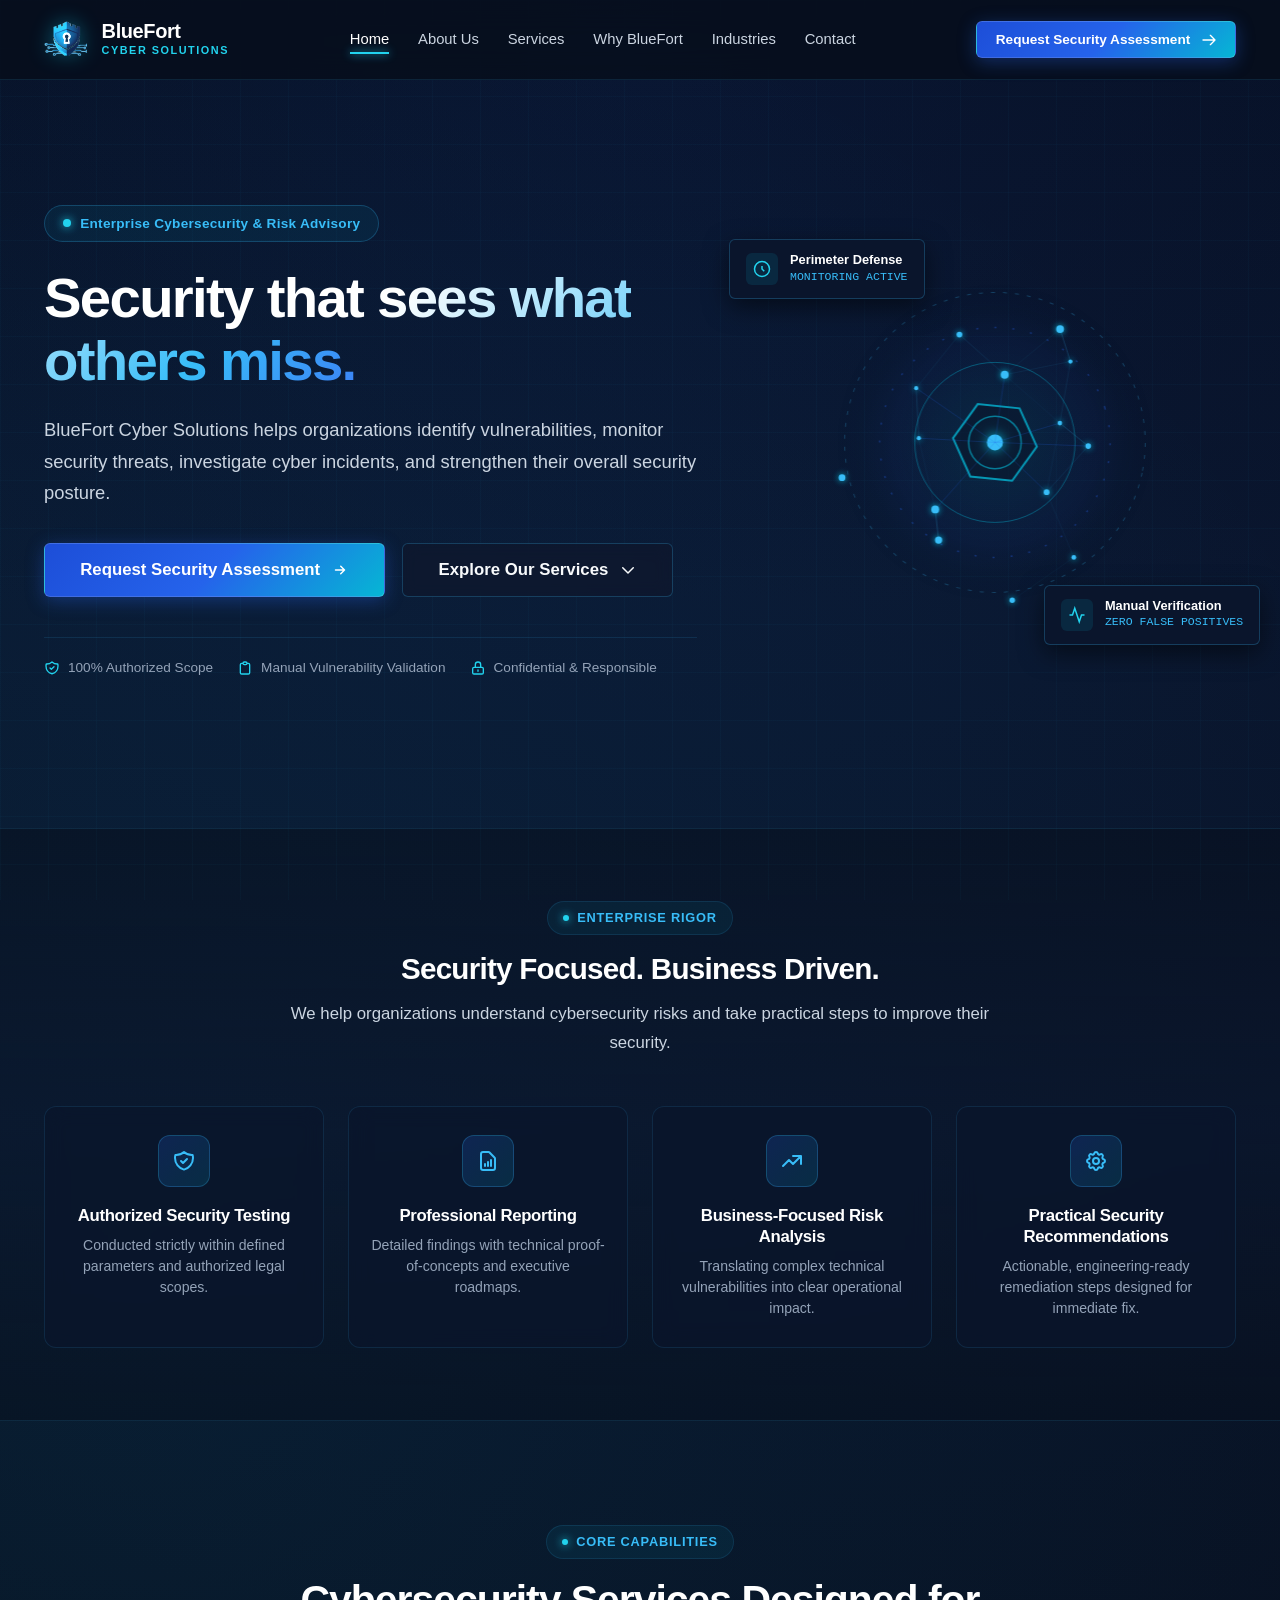
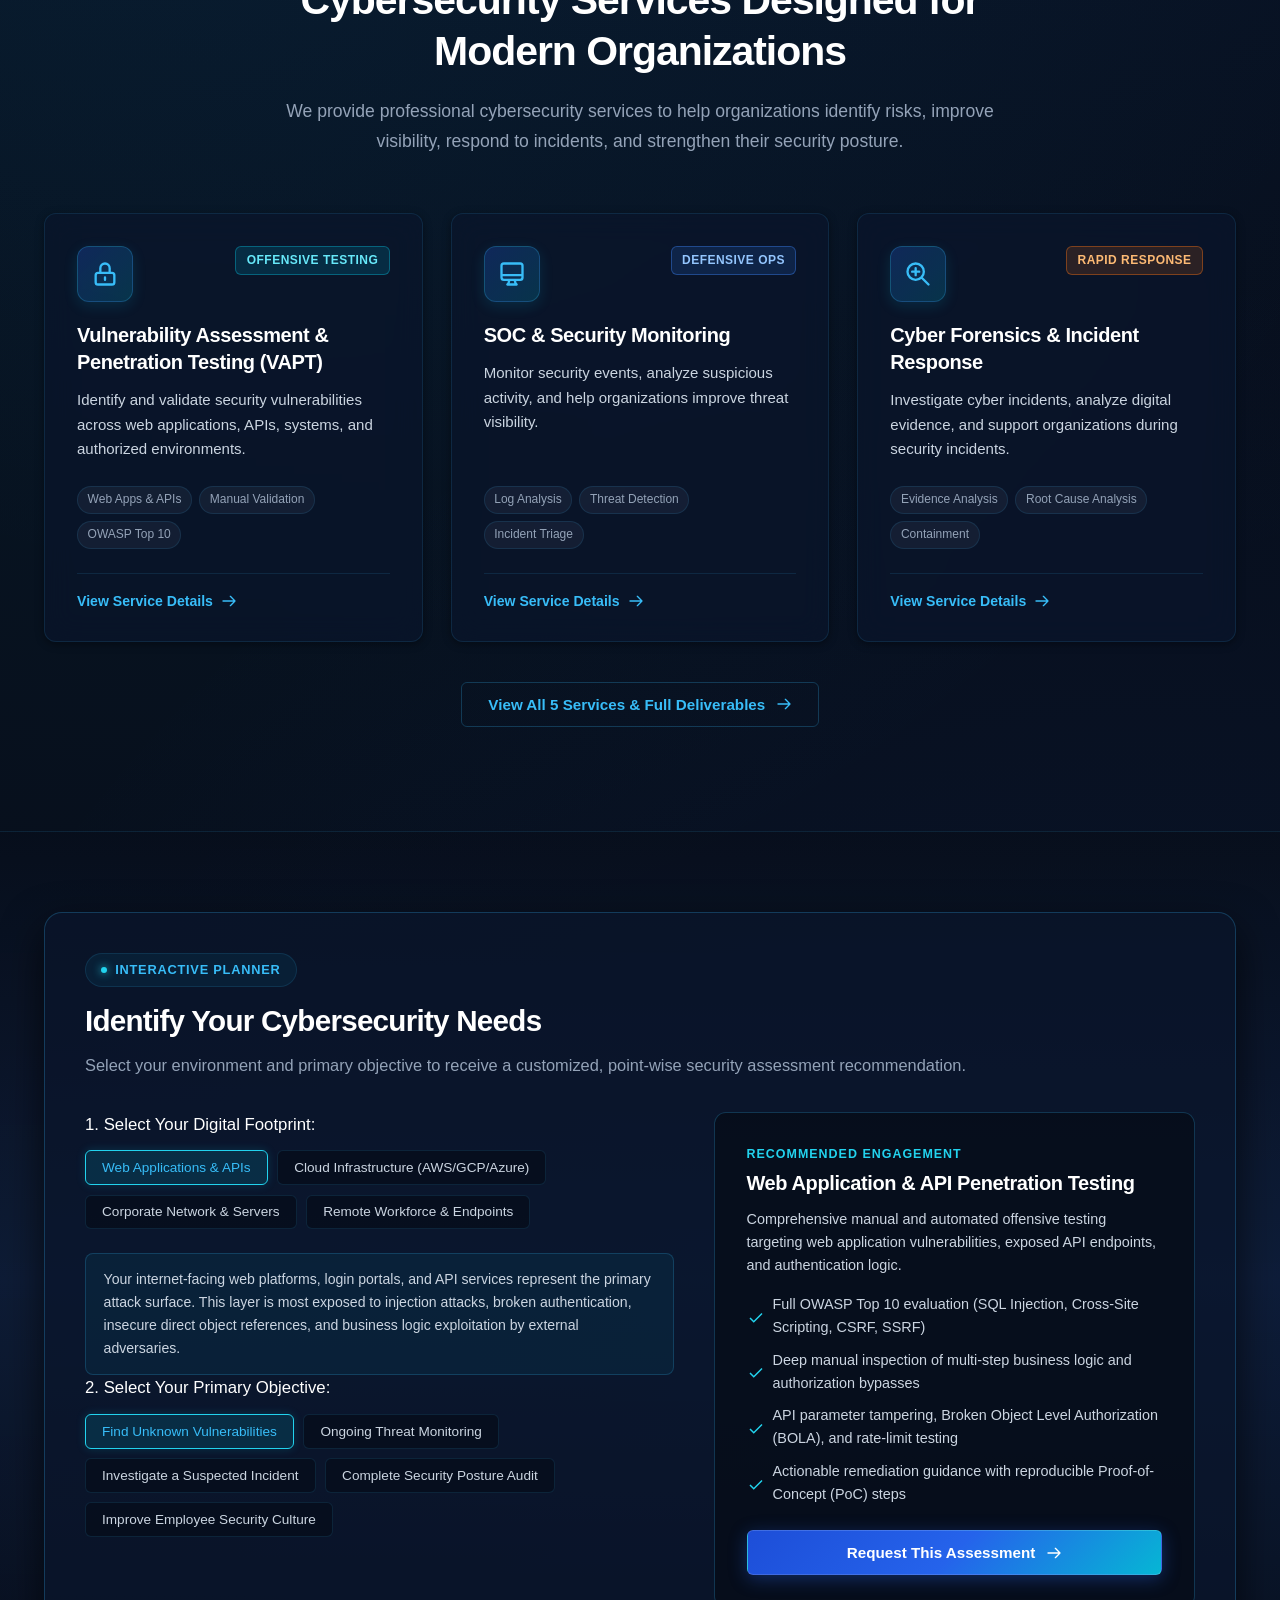
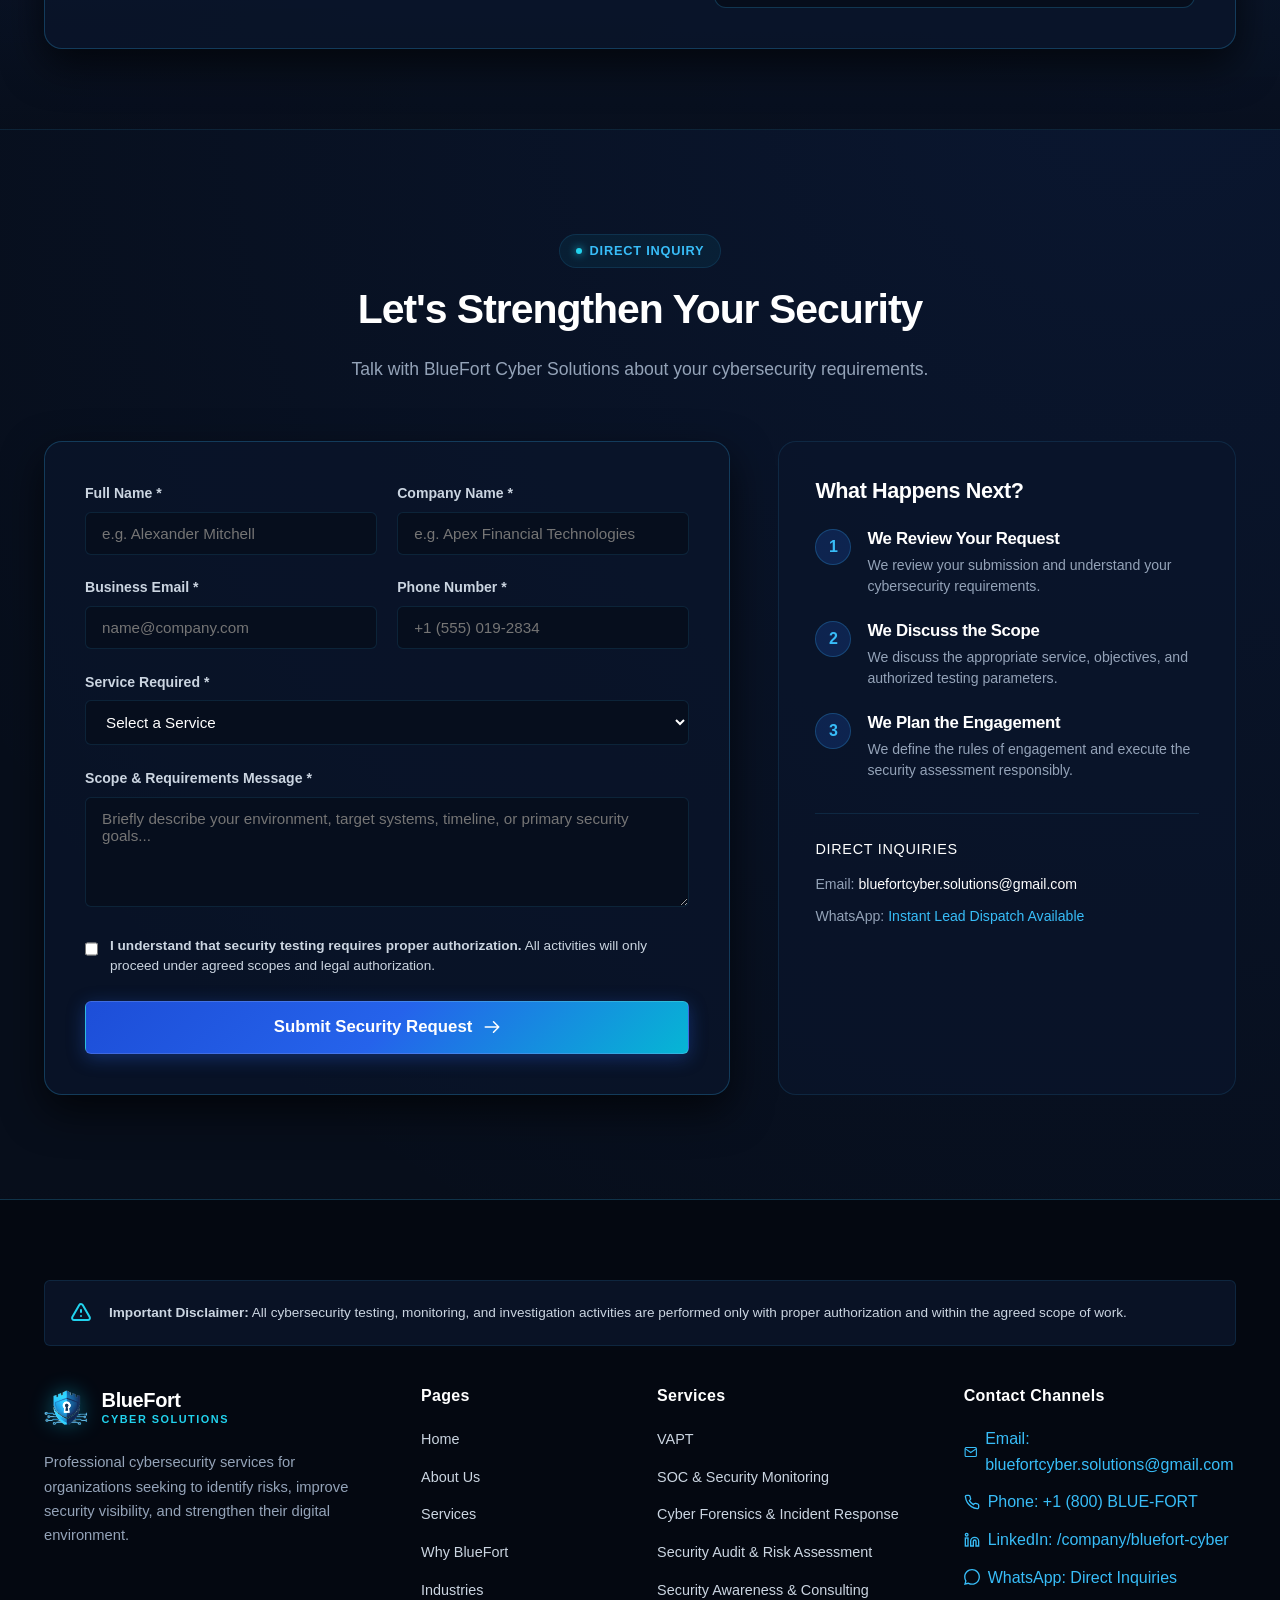
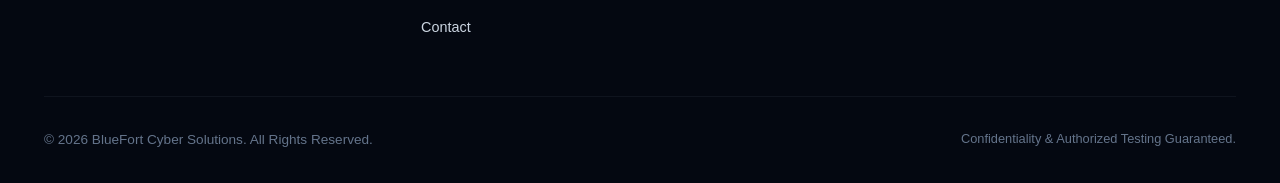
==== commit 6f730e85: "Add files via upload" ====
--- a/index.html
+++ b/index.html
@@ -1,693 +1,655 @@
-<!DOCTYPE html>
-<html lang="en">
-<head>
-  <meta charset="UTF-8">
-  <meta name="viewport" content="width=device-width, initial-scale=1.0">
-  <meta http-equiv="Content-Security-Policy" content="default-src 'self'; script-src 'self' 'unsafe-inline' https://fonts.googleapis.com; style-src 'self' 'unsafe-inline' https://fonts.googleapis.com; font-src 'self' https://fonts.gstatic.com; img-src 'self' data: https:; connect-src 'self';">
-  <title>BlueFort Cyber Solutions | Security that sees what others miss.</title>
-  <meta name="description" content="BlueFort Cyber Solutions helps organizations identify vulnerabilities, monitor security threats, investigate cyber incidents, and strengthen their overall security posture.">
-  <meta name="theme-color" content="#070e1b">
-
-  
-
-  <!-- Stylesheets -->
-  <link rel="stylesheet" href="css/main.css">
-  <link rel="stylesheet" href="css/components.css">
-  <link rel="stylesheet" href="css/modals.css">
-
-  <!-- Favicon -->
-  <link rel="icon" type="image/png" href="assets/logo.png">
-</head>
-<body>
-
-  <!-- Cyber Grid Subtle Background Effect -->
-  <div class="cyber-grid-overlay" aria-hidden="true"></div>
-
-  <!-- =========================================================================
-       1. NAVIGATION BAR (MULTI-PAGE)
-       ========================================================================= -->
-  <header class="site-header" id="siteHeader">
-    <div class="container header-container">
-      <a href="index.html" class="brand-logo" aria-label="BlueFort Cyber Solutions Home">
-        <img src="assets/logo.png" alt="BlueFort Cyber Solutions Shield" class="brand-logo-img">
-        <div class="brand-text-wrapper">
-          <span class="brand-title">BlueFort</span>
-          <span class="brand-subtitle">Cyber Solutions</span>
-        </div>
-      </a>
-
-      <!-- Desktop Nav Menu -->
-      <nav aria-label="Main Navigation">
-        <ul class="nav-menu" id="navMenu">
-          <li><a href="index.html" class="nav-link">Home</a></li>
-          <li><a href="about.html" class="nav-link">About Us</a></li>
-          <li><a href="services.html" class="nav-link">Services</a></li>
-          <li><a href="why-us.html" class="nav-link">Why BlueFort</a></li>
-          <li><a href="industries.html" class="nav-link">Industries</a></li>
-          <li><a href="contact.html" class="nav-link">Contact</a></li>
-        </ul>
-      </nav>
-
-      <!-- Header Right CTA -->
-      <div class="header-actions">
-<a href="contact.html" class="btn btn-primary btn-sm">
-          <span>Request Security Assessment</span>
-          <svg width="16" height="16" viewBox="0 0 24 24" fill="none" stroke="currentColor" stroke-width="2">
-            <path stroke-linecap="round" stroke-linejoin="round" d="M14 5l7 7m0 0l-7 7m7-7H3" />
-          </svg>
-        </a>
-
-        <!-- Mobile Hamburger Button -->
-        <button class="mobile-toggle" id="mobileToggle" aria-label="Toggle Navigation Menu" aria-expanded="false">
-          <svg class="hamburger-icon" fill="none" stroke="currentColor" viewBox="0 0 24 24">
-            <path stroke-linecap="round" stroke-linejoin="round" stroke-width="2" d="M4 6h16M4 12h16m-7 6h7" />
-          </svg>
-        </button>
-      </div>
-    </div>
-  </header>
-
-  <!-- =========================================================================
-       2. HERO SECTION
-       ========================================================================= -->
-  <section class="hero-section" id="home">
-    <div class="container">
-      <div class="hero-grid">
-        <!-- Hero Text Content -->
-        <div class="hero-content">
-          <div class="hero-badge">
-            <span class="pulse-dot"></span>
-            <span>Enterprise Cybersecurity & Risk Advisory</span>
-          </div>
-
-          <h1 class="hero-title">
-            <span class="hero-title-gradient">Security that sees what others miss.</span>
-          </h1>
-
-          <p class="hero-subheadline">
-            BlueFort Cyber Solutions helps organizations identify vulnerabilities, monitor security threats, investigate cyber incidents, and strengthen their overall security posture.
-          </p>
-
-          <div class="hero-cta-group">
-            <a href="contact.html" class="btn btn-primary btn-lg">
-              <span>Request Security Assessment</span>
-              <svg width="18" height="18" viewBox="0 0 24 24" fill="none" stroke="currentColor" stroke-width="2">
-                <path stroke-linecap="round" stroke-linejoin="round" d="M13 7l5 5m0 0l-5 5m5-5H6" />
-              </svg>
-            </a>
-            <a href="services.html" class="btn btn-secondary btn-lg">
-              <span>Explore Our Services</span>
-              <svg width="18" height="18" viewBox="0 0 24 24" fill="none" stroke="currentColor" stroke-width="2">
-                <path stroke-linecap="round" stroke-linejoin="round" d="M19 9l-7 7-7-7" />
-              </svg>
-            </a>
-          </div>
-
-          <div class="hero-reassurance-list">
-            <div class="reassurance-item">
-              <svg class="reassurance-icon" viewBox="0 0 24 24" fill="none" stroke="currentColor" stroke-width="2">
-                <path stroke-linecap="round" stroke-linejoin="round" d="M9 12l2 2 4-4m5.618-4.016A11.955 11.955 0 0112 2.944a11.955 11.955 0 01-8.618 3.04A12.02 12.02 0 003 9c0 5.591 3.824 10.29 9 11.622 5.176-1.332 9-6.03 9-11.622 0-1.042-.133-2.052-.382-3.016z" />
-              </svg>
-              <span>100% Authorized Scope</span>
-            </div>
-            <div class="reassurance-item">
-              <svg class="reassurance-icon" viewBox="0 0 24 24" fill="none" stroke="currentColor" stroke-width="2">
-                <path stroke-linecap="round" stroke-linejoin="round" d="M9 5H7a2 2 0 00-2 2v12a2 2 0 002 2h10a2 2 0 002-2V7a2 2 0 00-2-2h-2M9 5a2 2 0 002 2h2a2 2 0 002-2M9 5a2 2 0 012-2h2a2 2 0 012 2" />
-              </svg>
-              <span>Manual Vulnerability Validation</span>
-            </div>
-            <div class="reassurance-item">
-              <svg class="reassurance-icon" viewBox="0 0 24 24" fill="none" stroke="currentColor" stroke-width="2">
-                <path stroke-linecap="round" stroke-linejoin="round" d="M12 15v2m-6 4h12a2 2 0 002-2v-6a2 2 0 00-2-2H6a2 2 0 00-2 2v6a2 2 0 002 2zm10-10V7a4 4 0 00-8 0v4h8z" />
-              </svg>
-              <span>Confidential & Responsible</span>
-            </div>
-          </div>
-        </div>
-
-        <!-- Hero Interactive Visual -->
-        <div class="hero-visual-wrapper">
-          <canvas id="cyberCanvas" class="cyber-canvas"></canvas>
-          
-          <!-- Live Telemetry Card 1 -->
-          <div class="telemetry-card top-left">
-            <div class="telemetry-icon-box">
-              <svg width="18" height="18" viewBox="0 0 24 24" fill="none" stroke="currentColor" stroke-width="2">
-                <circle cx="12" cy="12" r="10"></circle>
-                <path d="M12 8v4l3 3"></path>
-              </svg>
-            </div>
-            <div>
-              <div class="telemetry-title">Perimeter Defense</div>
-              <div class="telemetry-sub">MONITORING ACTIVE</div>
-            </div>
-          </div>
-
-          <!-- Live Telemetry Card 2 -->
-          <div class="telemetry-card bottom-right">
-            <div class="telemetry-icon-box">
-              <svg width="18" height="18" viewBox="0 0 24 24" fill="none" stroke="currentColor" stroke-width="2">
-                <polyline points="22 12 18 12 15 21 9 3 6 12 2 12"></polyline>
-              </svg>
-            </div>
-            <div>
-              <div class="telemetry-title">Manual Verification</div>
-              <div class="telemetry-sub">ZERO FALSE POSITIVES</div>
-            </div>
-          </div>
-        </div>
-      </div>
-    </div>
-  </section>
-
-  <!-- =========================================================================
-       3. TRUST SECTION
-       ========================================================================= -->
-  <section class="trust-section">
-    <div class="container">
-      <div class="trust-intro">
-        <div class="section-tag">Enterprise Rigor</div>
-        <h2 class="trust-title">Security Focused. Business Driven.</h2>
-        <p class="trust-text">
-          We help organizations understand cybersecurity risks and take practical steps to improve their security.
-        </p>
-      </div>
-
-      <div class="trust-grid">
-        <div class="trust-card">
-          <div class="trust-icon-box">
-            <svg width="24" height="24" viewBox="0 0 24 24" fill="none" stroke="currentColor" stroke-width="2">
-              <path stroke-linecap="round" stroke-linejoin="round" d="M9 12l2 2 4-4m5.618-4.016A11.955 11.955 0 0112 2.944a11.955 11.955 0 01-8.618 3.04A12.02 12.02 0 003 9c0 5.591 3.824 10.29 9 11.622 5.176-1.332 9-6.03 9-11.622 0-1.042-.133-2.052-.382-3.016z" />
-            </svg>
-          </div>
-          <h3 class="trust-card-title">Authorized Security Testing</h3>
-          <p class="trust-card-desc">Conducted strictly within defined parameters and authorized legal scopes.</p>
-        </div>
-
-        <div class="trust-card">
-          <div class="trust-icon-box">
-            <svg width="24" height="24" viewBox="0 0 24 24" fill="none" stroke="currentColor" stroke-width="2">
-              <path stroke-linecap="round" stroke-linejoin="round" d="M9 17v-2m3 2v-4m3 4v-6m2 10H7a2 2 0 01-2-2V5a2 2 0 012-2h5.586a1 1 0 01.707.293l5.414 5.414a1 1 0 01.293.707V19a2 2 0 01-2 2z" />
-            </svg>
-          </div>
-          <h3 class="trust-card-title">Professional Reporting</h3>
-          <p class="trust-card-desc">Detailed findings with technical proof-of-concepts and executive roadmaps.</p>
-        </div>
-
-        <div class="trust-card">
-          <div class="trust-icon-box">
-            <svg width="24" height="24" viewBox="0 0 24 24" fill="none" stroke="currentColor" stroke-width="2">
-              <path stroke-linecap="round" stroke-linejoin="round" d="M13 7h8m0 0v8m0-8l-8 8-4-4-6 6" />
-            </svg>
-          </div>
-          <h3 class="trust-card-title">Business-Focused Risk Analysis</h3>
-          <p class="trust-card-desc">Translating complex technical vulnerabilities into clear operational impact.</p>
-        </div>
-
-        <div class="trust-card">
-          <div class="trust-icon-box">
-            <svg width="24" height="24" viewBox="0 0 24 24" fill="none" stroke="currentColor" stroke-width="2">
-              <path stroke-linecap="round" stroke-linejoin="round" d="M10.325 4.317c.426-1.756 2.924-1.756 3.35 0a1.724 1.724 0 002.573 1.066c1.543-.94 3.31.826 2.37 2.37a1.724 1.724 0 001.065 2.572c1.756.426 1.756 2.924 0 3.35a1.724 1.724 0 00-1.066 2.573c.94 1.543-.826 3.31-2.37 2.37a1.724 1.724 0 00-2.572 1.065c-.426 1.756-2.924 1.756-3.35 0a1.724 1.724 0 00-2.573-1.066c-1.543.94-3.31-.826-2.37-2.37a1.724 1.724 0 00-1.065-2.572c-1.756-.426-1.756-2.924 0-3.35a1.724 1.724 0 001.066-2.573c-.94-1.543.826-3.31 2.37-2.37.996.608 2.296.07 2.572-1.065z" />
-              <path stroke-linecap="round" stroke-linejoin="round" d="M15 12a3 3 0 11-6 0 3 3 0 016 0z" />
-            </svg>
-          </div>
-          <h3 class="trust-card-title">Practical Security Recommendations</h3>
-          <p class="trust-card-desc">Actionable, engineering-ready remediation steps designed for immediate fix.</p>
-        </div>
-      </div>
-    </div>
-  </section>
-
-  <!-- =========================================================================
-       4. SERVICES PREVIEW SECTION
-       ========================================================================= -->
-  <section class="section" id="services-preview">
-    <div class="container">
-      <div class="section-header">
-        <div class="section-tag">Core Capabilities</div>
-        <h2 class="section-title">Cybersecurity Services Designed for Modern Organizations</h2>
-        <p class="section-subtitle">
-          We provide professional cybersecurity services to help organizations identify risks, improve visibility, respond to incidents, and strengthen their security posture.
-        </p>
-      </div>
-
-      <div class="services-grid">
-        <!-- Service Card 1: VAPT -->
-        <div class="glass-card service-card" data-service-key="vapt" role="button" tabindex="0">
-          <div class="service-card-header">
-            <div class="service-icon-box">
-              <svg width="28" height="28" viewBox="0 0 24 24" fill="none" stroke="currentColor" stroke-width="2">
-                <path stroke-linecap="round" stroke-linejoin="round" d="M12 15v2m-6 4h12a2 2 0 002-2v-6a2 2 0 00-2-2H6a2 2 0 00-2 2v6a2 2 0 002 2zm10-10V7a4 4 0 00-8 0v4h8z" />
-              </svg>
-            </div>
-            <span class="badge badge-info">Offensive Testing</span>
-          </div>
-          <h3 class="service-card-title">Vulnerability Assessment & Penetration Testing (VAPT)</h3>
-          <p class="service-card-desc">
-            Identify and validate security vulnerabilities across web applications, APIs, systems, and authorized environments.
-          </p>
-          <div class="service-card-highlights">
-            <span class="service-pill">Web Apps & APIs</span>
-            <span class="service-pill">Manual Validation</span>
-            <span class="service-pill">OWASP Top 10</span>
-          </div>
-          <div class="service-card-footer">
-            <button class="learn-more-btn" type="button">
-              <span>View Service Details</span>
-              <svg width="16" height="16" viewBox="0 0 24 24" fill="none" stroke="currentColor" stroke-width="2">
-                <path stroke-linecap="round" stroke-linejoin="round" d="M14 5l7 7m0 0l-7 7m7-7H3" />
-              </svg>
-            </button>
-          </div>
-        </div>
-
-        <!-- Service Card 2: SOC -->
-        <div class="glass-card service-card" data-service-key="soc" role="button" tabindex="0">
-          <div class="service-card-header">
-            <div class="service-icon-box">
-              <svg width="28" height="28" viewBox="0 0 24 24" fill="none" stroke="currentColor" stroke-width="2">
-                <path stroke-linecap="round" stroke-linejoin="round" d="M9.75 17L9 20l-1 1h8l-1-1-.75-3M3 13h18M5 17h14a2 2 0 002-2V5a2 2 0 00-2-2H5a2 2 0 00-2 2v10a2 2 0 002 2z" />
-              </svg>
-            </div>
-            <span class="badge badge-low">Defensive Ops</span>
-          </div>
-          <h3 class="service-card-title">SOC & Security Monitoring</h3>
-          <p class="service-card-desc">
-            Monitor security events, analyze suspicious activity, and help organizations improve threat visibility.
-          </p>
-          <div class="service-card-highlights">
-            <span class="service-pill">Log Analysis</span>
-            <span class="service-pill">Threat Detection</span>
-            <span class="service-pill">Incident Triage</span>
-          </div>
-          <div class="service-card-footer">
-            <button class="learn-more-btn" type="button">
-              <span>View Service Details</span>
-              <svg width="16" height="16" viewBox="0 0 24 24" fill="none" stroke="currentColor" stroke-width="2">
-                <path stroke-linecap="round" stroke-linejoin="round" d="M14 5l7 7m0 0l-7 7m7-7H3" />
-              </svg>
-            </button>
-          </div>
-        </div>
-
-        <!-- Service Card 3: Forensics -->
-        <div class="glass-card service-card" data-service-key="forensics" role="button" tabindex="0">
-          <div class="service-card-header">
-            <div class="service-icon-box">
-              <svg width="28" height="28" viewBox="0 0 24 24" fill="none" stroke="currentColor" stroke-width="2">
-                <path stroke-linecap="round" stroke-linejoin="round" d="M21 21l-6-6m2-5a7 7 0 11-14 0 7 7 0 0114 0zM10 7v3m0 0v3m0-3h3m-3 0H7" />
-              </svg>
-            </div>
-            <span class="badge badge-high">Rapid Response</span>
-          </div>
-          <h3 class="service-card-title">Cyber Forensics & Incident Response</h3>
-          <p class="service-card-desc">
-            Investigate cyber incidents, analyze digital evidence, and support organizations during security incidents.
-          </p>
-          <div class="service-card-highlights">
-            <span class="service-pill">Evidence Analysis</span>
-            <span class="service-pill">Root Cause Analysis</span>
-            <span class="service-pill">Containment</span>
-          </div>
-          <div class="service-card-footer">
-            <button class="learn-more-btn" type="button">
-              <span>View Service Details</span>
-              <svg width="16" height="16" viewBox="0 0 24 24" fill="none" stroke="currentColor" stroke-width="2">
-                <path stroke-linecap="round" stroke-linejoin="round" d="M14 5l7 7m0 0l-7 7m7-7H3" />
-              </svg>
-            </button>
-          </div>
-        </div>
-      </div>
-
-      <div style="text-align:center; margin-top:2.5rem;">
-        <a href="services.html" class="btn btn-outline-cyan">
-          <span>View All 5 Services & Full Deliverables</span>
-          <svg width="16" height="16" viewBox="0 0 24 24" fill="none" stroke="currentColor" stroke-width="2">
-            <path stroke-linecap="round" stroke-linejoin="round" d="M14 5l7 7m0 0l-7 7m7-7H3" />
-          </svg>
-        </a>
-      </div>
-    </div>
-  </section>
-
-  <!-- =========================================================================
-       5. SECURITY APPROACH
-       ========================================================================= -->
-  <section class="security-approach-section">
-    <div class="container">
-      <div class="security-approach-header">
-        <div>
-          <div class="section-tag">Our Security Approach</div>
-          <h2 class="section-title">A clearer path to stronger cybersecurity.</h2>
-          <p class="section-subtitle">From discovering hidden weaknesses to improving resilience, BlueFort helps your organization understand risk and take practical action.</p>
-        </div>
-        <a href="contact.html" class="btn btn-outline-cyan approach-header-cta">Discuss Your Security Needs <span aria-hidden="true">→</span></a>
-      </div>
-
-      <div class="security-approach-grid">
-        <article class="approach-card">
-          <div class="approach-number">01</div>
-          <div class="approach-icon" aria-hidden="true">
-            <svg viewBox="0 0 24 24" fill="none" stroke="currentColor" stroke-width="1.8"><circle cx="11" cy="11" r="7"></circle><path d="m20 20-4-4"></path><path d="M8.5 11h5M11 8.5v5"></path></svg>
-          </div>
-          <h3>Discover Risk</h3>
-          <p>Identify vulnerabilities, exposed assets, configuration gaps, and security weaknesses before they become business problems.</p>
-          <ul>
-            <li>Vulnerability Assessment</li>
-            <li>Penetration Testing</li>
-            <li>Security Risk Identification</li>
-          </ul>
-        </article>
-
-        <article class="approach-card approach-card-featured">
-          <div class="approach-number">02</div>
-          <div class="approach-icon" aria-hidden="true">
-            <svg viewBox="0 0 24 24" fill="none" stroke="currentColor" stroke-width="1.8"><path d="M12 3 5 6v5c0 4.8 2.9 8.5 7 10 4.1-1.5 7-5.2 7-10V6l-7-3Z"></path><path d="m9 12 2 2 4-4"></path></svg>
-          </div>
-          <h3>Strengthen Defense</h3>
-          <p>Turn findings into prioritized security improvements that reduce exposure and strengthen your overall security posture.</p>
-          <ul>
-            <li>Security Audit & Risk Assessment</li>
-            <li>SOC & Security Monitoring</li>
-            <li>Security Consulting</li>
-          </ul>
-        </article>
-
-        <article class="approach-card">
-          <div class="approach-number">03</div>
-          <div class="approach-icon" aria-hidden="true">
-            <svg viewBox="0 0 24 24" fill="none" stroke="currentColor" stroke-width="1.8"><path d="M12 3v4"></path><path d="M5.6 5.6 8.4 8.4"></path><path d="M3 12h4"></path><path d="m5.6 18.4 2.8-2.8"></path><path d="M12 21v-4"></path><path d="m18.4 18.4-2.8-2.8"></path><path d="M21 12h-4"></path><path d="m18.4 5.6-2.8 2.8"></path><circle cx="12" cy="12" r="3.5"></circle></svg>
-          </div>
-          <h3>Respond & Improve</h3>
-          <p>Prepare for incidents and respond with a structured approach that helps limit impact and support secure recovery.</p>
-          <ul>
-            <li>Cyber Forensics & Incident Response</li>
-            <li>Incident Investigation</li>
-            <li>Security Awareness</li>
-          </ul>
-        </article>
-      </div>
-
-      <div class="security-approach-bottom">
-        <div class="approach-bottom-content">
-          <span class="approach-status-dot"></span>
-          <div>
-            <strong>Security built around your business.</strong>
-            <span>Professional assessments, clear reporting, and practical recommendations.</span>
-          </div>
-        </div>
-        <a href="services.html" class="text-link">Explore All Services <span aria-hidden="true">→</span></a>
-      </div>
-    </div>
-  </section>
-
-  <!-- =========================================================================
-       6. CONTACT SECTION (WHATSAPP DIRECT & SANITIZED)
-       ========================================================================= -->
-  <section class="section" id="contact">
-    <div class="container">
-      <div class="section-header">
-        <div class="section-tag">Direct Inquiry</div>
-        <h2 class="section-title">Let's Strengthen Your Security</h2>
-        <p class="section-subtitle">
-          Talk with BlueFort Cyber Solutions about your cybersecurity requirements.
-        </p>
-      </div>
-
-      <div class="contact-grid">
-        <!-- Contact Form -->
-        <div class="contact-form-card">
-          <form id="securityContactForm" novalidate autocomplete="off">
-            <div class="form-row">
-              <div class="form-group">
-                <label for="fullName" class="form-label">Full Name *</label>
-                <input type="text" id="fullName" class="form-input" placeholder="e.g. Alexander Mitchell" maxlength="50" required>
-              </div>
-              <div class="form-group">
-                <label for="companyName" class="form-label">Company Name *</label>
-                <input type="text" id="companyName" class="form-input" placeholder="e.g. Apex Financial Technologies" maxlength="80" required>
-              </div>
-            </div>
-
-            <div class="form-row">
-              <div class="form-group">
-                <label for="businessEmail" class="form-label">Business Email *</label>
-                <input type="email" id="businessEmail" class="form-input" placeholder="name@company.com" maxlength="80" required>
-              </div>
-              <div class="form-group">
-                <label for="phoneNumber" class="form-label">Phone Number *</label>
-                <input type="tel" id="phoneNumber" class="form-input" placeholder="+1 (555) 019-2834" maxlength="20" required>
-              </div>
-            </div>
-
-            <div class="form-group">
-              <label for="serviceRequired" class="form-label">Service Required *</label>
-              <select id="serviceRequired" class="form-select" required>
-                <option value="" disabled selected>Select a Service</option>
-                <option value="VAPT">VAPT (Vulnerability Assessment & Penetration Testing)</option>
-                <option value="SOC & Security Monitoring">SOC & Security Monitoring</option>
-                <option value="Cyber Forensics & Incident Response">Cyber Forensics & Incident Response</option>
-                <option value="Security Audit & Risk Assessment">Security Audit & Risk Assessment</option>
-                <option value="Security Awareness & Consulting">Security Awareness & Consulting</option>
-                <option value="Other">Other Cybersecurity Inquiries</option>
-              </select>
-            </div>
-
-            <div class="form-group">
-              <label for="message" class="form-label">Scope & Requirements Message *</label>
-              <textarea id="message" class="form-textarea" placeholder="Briefly describe your environment, target systems, timeline, or primary security goals..." maxlength="1000" required></textarea>
-            </div>
-
-            <div class="form-group">
-              <label class="form-checkbox-label">
-                <input type="checkbox" id="authCheckbox" class="form-checkbox" required>
-                <span class="checkbox-text">
-                  <strong>I understand that security testing requires proper authorization.</strong> All activities will only proceed under agreed scopes and legal authorization.
-                </span>
-              </label>
-            </div>
-
-            <button type="submit" class="btn btn-primary btn-lg" id="submitContactBtn" style="width:100%;">
-              <span>Submit Security Request</span>
-              <svg width="18" height="18" viewBox="0 0 24 24" fill="none" stroke="currentColor" stroke-width="2">
-                <path stroke-linecap="round" stroke-linejoin="round" d="M14 5l7 7m0 0l-7 7m7-7H3" />
-              </svg>
-            </button>
-          </form>
-        </div>
-
-        <!-- What Happens Next Sidebar -->
-        <div class="what-happens-card">
-          <h3 class="what-happens-title">What Happens Next?</h3>
-
-          <div class="next-steps-list">
-            <div class="next-step-item">
-              <div class="next-step-number">1</div>
-              <div>
-                <h4 class="next-step-heading">We Review Your Request</h4>
-                <p class="next-step-desc">We review your submission and understand your cybersecurity requirements.</p>
-              </div>
-            </div>
-
-            <div class="next-step-item">
-              <div class="next-step-number">2</div>
-              <div>
-                <h4 class="next-step-heading">We Discuss the Scope</h4>
-                <p class="next-step-desc">We discuss the appropriate service, objectives, and authorized testing parameters.</p>
-              </div>
-            </div>
-
-            <div class="next-step-item">
-              <div class="next-step-number">3</div>
-              <div>
-                <h4 class="next-step-heading">We Plan the Engagement</h4>
-                <p class="next-step-desc">We define the rules of engagement and execute the security assessment responsibly.</p>
-              </div>
-            </div>
-          </div>
-
-          <div class="direct-contact-box">
-            <div class="direct-contact-title">Direct Inquiries</div>
-            <div class="direct-contact-channels">
-              <div>
-                <span style="color:var(--text-muted);">Email:</span>
-                <span style="color:var(--text-white);"> bluefortcyber.solutions@gmail.com</span>
-              </div>
-              <div>
-                <span style="color:var(--text-muted);">WhatsApp:</span>
-                <span style="color:var(--cyan-300);"> Instant Lead Dispatch Available</span>
-              </div>
-            </div>
-          </div>
-        </div>
-      </div>
-    </div>
-  </section>
-
-  <!-- =========================================================================
-       7. FOOTER
-       ========================================================================= -->
-  <!-- ==================================================================
-       FLOATING WHATSAPP CTA — DIRECT CLIENT INQUIRIES
-       ================================================================== -->
-  <a class="floating-whatsapp" href="https://wa.me/919998383663?text=Hello%20BlueFort%20Cyber%20Solutions%2C%20I%20would%20like%20to%20discuss%20a%20cybersecurity%20requirement." target="_blank" rel="noopener noreferrer" aria-label="Chat with BlueFort Cyber Solutions on WhatsApp" title="Chat on WhatsApp">
-    <span class="whatsapp-icon" aria-hidden="true"><svg viewBox="0 0 24 24"><path d="M20.5 3.5A11.8 11.8 0 0 0 12.08 0C5.55 0 .23 5.31.23 11.85c0 2.09.55 4.13 1.59 5.93L.13 24l6.37-1.67a11.8 11.8 0 0 0 5.58 1.42h.01c6.53 0 11.85-5.31 11.85-11.85 0-3.16-1.23-6.13-3.44-8.4Zm-8.42 18.18h-.01a9.82 9.82 0 0 1-5-1.37l-.36-.21-3.78.99 1.01-3.68-.23-.38a9.83 9.83 0 1 1 8.37 4.65Zm5.4-7.36c-.3-.15-1.77-.87-2.04-.97-.27-.1-.47-.15-.67.15-.2.3-.77.97-.95 1.17-.17.2-.35.22-.65.07-.3-.15-1.27-.47-2.42-1.5-.9-.8-1.5-1.79-1.68-2.09-.17-.3-.02-.46.13-.61.14-.14.3-.35.45-.52.15-.17.2-.3.3-.5.1-.2.05-.37-.02-.52-.07-.15-.67-1.62-.92-2.22-.24-.58-.49-.5-.67-.51h-.57c-.2 0-.52.07-.8.37-.27.3-1.05 1.02-1.05 2.5s1.07 2.9 1.22 3.1c.15.2 2.1 3.2 5.09 4.49.71.31 1.26.5 1.69.64.71.23 1.36.2 1.87.12.57-.09 1.77-.72 2.02-1.42.25-.7.25-1.3.17-1.42-.07-.12-.27-.2-.57-.35Z"/></svg></span>
-    <span class="whatsapp-label">WhatsApp</span>
-    <span class="whatsapp-arrow" aria-hidden="true">↗</span>
-  </a>
-<footer class="site-footer">
-    <div class="container">
-      <div class="footer-disclaimer-box">
-        <svg class="disclaimer-icon" viewBox="0 0 24 24" fill="none" stroke="currentColor" stroke-width="2">
-          <path stroke-linecap="round" stroke-linejoin="round" d="M12 9v2m0 4h.01m-6.938 4h13.856c1.54 0 2.502-1.667 1.732-3L13.732 4c-.77-1.333-2.694-1.333-3.464 0L3.34 16c-.77 1.333.192 3 1.732 3z" />
-        </svg>
-        <div class="disclaimer-text">
-          <strong>Important Disclaimer:</strong> All cybersecurity testing, monitoring, and investigation activities are performed only with proper authorization and within the agreed scope of work.
-        </div>
-      </div>
-
-      <!-- ==================================================================
-           FOOTER — COMPANY, NAVIGATION, SERVICES & CONTACT CHANNELS
-           ================================================================== -->
-      <div class="footer-grid">
-        <!-- FOOTER SECTION 1: BRAND -->
-        <div class="footer-brand-column">
-          <a href="index.html" class="brand-logo footer-brand-logo" aria-label="BlueFort Cyber Solutions Home">
-            <img src="assets/logo.png" alt="BlueFort Cyber Solutions" class="brand-logo-img">
-            <div class="brand-text-wrapper">
-              <span class="brand-title">BlueFort</span>
-              <span class="brand-subtitle">Cyber Solutions</span>
-            </div>
-          </a>
-          <p class="footer-brand-desc">
-            Professional cybersecurity services helping organizations identify risk, strengthen defenses, and protect their digital environment.
-          </p>
-          <a class="footer-cta-link" href="contact.html">Discuss Your Security Needs <span aria-hidden="true">→</span></a>
-        </div>
-
-        <!-- FOOTER SECTION 2: PAGES -->
-        <div class="footer-column">
-          <h4 class="footer-column-title">Pages</h4>
-          <ul class="footer-links">
-            <li><a href="index.html" class="footer-link">Home</a></li>
-            <li><a href="about.html" class="footer-link">About Us</a></li>
-            <li><a href="services.html" class="footer-link">Services</a></li>
-            <li><a href="why-us.html" class="footer-link">Why BlueFort</a></li>
-            <li><a href="industries.html" class="footer-link">Industries</a></li>
-            <li><a href="contact.html" class="footer-link">Contact</a></li>
-          </ul>
-        </div>
-
-        <!-- FOOTER SECTION 3: SERVICES -->
-        <div class="footer-column">
-          <h4 class="footer-column-title">Services</h4>
-          <ul class="footer-links">
-            <li><a href="services.html#vapt" class="footer-link">VAPT</a></li>
-            <li><a href="services.html#soc" class="footer-link">SOC &amp; Security Monitoring</a></li>
-            <li><a href="services.html#forensics" class="footer-link">Cyber Forensics &amp; Incident Response</a></li>
-            <li><a href="services.html#audit" class="footer-link">Security Audit &amp; Risk Assessment</a></li>
-            <li><a href="services.html#awareness" class="footer-link">Security Awareness &amp; Consulting</a></li>
-          </ul>
-        </div>
-
-        <!-- FOOTER SECTION 4: CONTACT CHANNELS -->
-        <div class="footer-column footer-contact-column">
-          <h4 class="footer-column-title">Contact Channels</h4>
-          <div class="footer-contact-list">
-            <a class="footer-contact-item" href="https://www.google.com/maps/search/?api=1&query=Rajkot%2C%20Gujarat%2C%20India" target="_blank" rel="noopener noreferrer" aria-label="BlueFort location in Rajkot, Gujarat, India">
-              <span class="footer-contact-icon" aria-hidden="true">
-                <svg viewBox="0 0 24 24" fill="none" stroke="currentColor" stroke-width="1.8"><path d="M20 10.2c0 5.2-8 11.3-8 11.3S4 15.4 4 10.2a8 8 0 1 1 16 0Z"/><circle cx="12" cy="10" r="2.5"/></svg>
-              </span>
-              <span><strong>Address</strong><span>Rajkot, Gujarat, India</span></span>
-            </a>
-            <a class="footer-contact-item" href="tel:+919998383663" aria-label="Call BlueFort Cyber Solutions at +91 9998383663">
-              <span class="footer-contact-icon" aria-hidden="true">
-                <svg viewBox="0 0 24 24" fill="none" stroke="currentColor" stroke-width="1.8"><path d="M6.6 3.5 9 3l2 5-2 1.5a14 14 0 0 0 5.5 5.5L16 13l5 2-.5 2.4A3 3 0 0 1 17.6 20C10.1 19.2 4.8 13.9 4 6.4A3 3 0 0 1 6.6 3.5Z"/></svg>
-              </span>
-              <span><strong>Phone</strong><span>+91 9998383663</span></span>
-            </a>
-            <a class="footer-contact-item" href="mailto:bluefortcyber.solutions@gmail.com" aria-label="Email BlueFort Cyber Solutions">
-              <span class="footer-contact-icon" aria-hidden="true">
-                <svg viewBox="0 0 24 24" fill="none" stroke="currentColor" stroke-width="1.8"><rect x="3" y="5" width="18" height="14" rx="2"/><path d="m4 7 8 6 8-6"/></svg>
-              </span>
-              <span><strong>Email</strong><span>bluefortcyber.solutions@gmail.com</span></span>
-            </a>
-          </div>
-
-          <!-- ==================================================================
-               🔧 EDIT SOCIAL LINKS HERE
-               Change ONLY the href values below when your final profiles are ready.
-               ================================================================== -->
-          <div class="footer-social-wrap">
-            <span class="footer-social-label">Follow BlueFort</span>
-            <div class="footer-social-links" aria-label="BlueFort Cyber Solutions social media links">
-              <a class="footer-social-link" href="https://www.linkedin.com/company/bluefort-cyber/" target="_blank" rel="noopener noreferrer" aria-label="LinkedIn" title="EDIT: LinkedIn URL">
-                <svg viewBox="0 0 24 24" aria-hidden="true"><path d="M6.5 8.5H3V21h3.5V8.5ZM4.75 3A2.05 2.05 0 1 0 4.75 7.1 2.05 2.05 0 0 0 4.75 3ZM21 13.85c0-3.76-2-5.51-4.67-5.51-2.15 0-3.11 1.18-3.65 2v-1.84H9.18V21h3.5v-6.19c0-1.63.31-3.2 2.33-3.2 1.99 0 2.02 1.85 2.02 3.31V21H21v-7.15Z"/></svg>
-              </a>
-              <a class="footer-social-link" href="https://www.instagram.com/" target="_blank" rel="noopener noreferrer" aria-label="Instagram" title="EDIT: Instagram URL">
-                <svg viewBox="0 0 24 24" aria-hidden="true"><rect x="3" y="3" width="18" height="18" rx="5"/><circle cx="12" cy="12" r="4"/><circle cx="17.5" cy="6.5" r="1" fill="currentColor" stroke="none"/></svg>
-              </a>
-              <a class="footer-social-link" href="https://www.facebook.com/" target="_blank" rel="noopener noreferrer" aria-label="Facebook" title="EDIT: Facebook URL">
-                <svg viewBox="0 0 24 24" aria-hidden="true"><path d="M14 8h3V4h-3c-3.31 0-5 1.69-5 5v3H6v4h3v4h4v-4h3l1-4h-4V9c0-.66.34-1 1-1Z"/></svg>
-              </a>
-              <a class="footer-social-link" href="https://x.com/" target="_blank" rel="noopener noreferrer" aria-label="X" title="EDIT: X URL">
-                <svg viewBox="0 0 24 24" aria-hidden="true"><path d="M18.9 3H22l-6.77 7.74L23.2 21h-6.4l-5.01-6.55L6.06 21H3l6.62-7.57L2.8 3h6.56l4.53 5.99L18.9 3Zm-1.13 16h1.77L8.3 4.9H6.4L17.77 19Z"/></svg>
-              </a>
-              <a class="footer-social-link" href="https://github.com/" target="_blank" rel="noopener noreferrer" aria-label="GitHub" title="EDIT: GitHub URL">
-                <svg viewBox="0 0 24 24" aria-hidden="true"><path d="M12 2a10 10 0 0 0-3.16 19.49c.5.09.68-.22.68-.48v-1.69c-2.78.6-3.37-1.18-3.37-1.18-.45-1.15-1.11-1.46-1.11-1.46-.91-.62.07-.61.07-.61 1 .07 1.53 1.03 1.53 1.03.89 1.53 2.34 1.09 2.91.83.09-.65.35-1.09.63-1.34-2.22-.25-4.56-1.11-4.56-4.94 0-1.09.39-1.98 1.03-2.68-.1-.25-.45-1.27.1-2.65 0 0 .84-.27 2.75 1.02A9.55 9.55 0 0 1 12 7.2c.85 0 1.7.12 2.5.34 1.91-1.29 2.75-1.02 2.75-1.02.55 1.38.2 2.4.1 2.65.64.7 1.03 1.59 1.03 2.68 0 3.84-2.34 4.69-4.57 4.94.36.31.68.92.68 1.85v2.75c0 .27.18.58.69.48A10 10 0 0 0 12 2Z"/></svg>
-              </a>
-            </div>
-          </div>
-        </div>
-      </div>
-
-      <!-- FOOTER SECTION 5: COPYRIGHT -->
-      <div class="footer-bottom">
-        <div>&copy; 2026 BlueFort Cyber Solutions. All Rights Reserved.</div>
-        <div class="footer-legal">Confidentiality &amp; Authorized Testing Guaranteed.</div>
-      </div>
-    </div>
-  </footer>
-
-  <!-- =========================================================================
-       8. ACCESSIBLE SERVICE DETAIL POPUP / MODAL
-       ========================================================================= -->
-  <div class="modal-overlay" id="serviceModalOverlay" role="dialog" aria-modal="true" aria-labelledby="modalServiceTitle" aria-hidden="true">
-    <div class="modal-dialog" id="serviceModalDialog">
-      <div class="modal-header">
-        <div class="modal-title-group">
-          <span class="modal-badge" id="modalServiceBadge">Service Category</span>
-          <h3 class="modal-title" id="modalServiceTitle">Service Name</h3>
-        </div>
-        <button class="modal-close-btn" id="modalCloseBtn" aria-label="Close details popup">
-          <svg width="18" height="18" viewBox="0 0 24 24" fill="none" stroke="currentColor" stroke-width="2.5">
-            <line x1="18" y1="6" x2="6" y2="18"></line>
-            <line x1="6" y1="6" x2="18" y2="18"></line>
-          </svg>
-        </button>
-      </div>
-
-      <div class="modal-body" id="modalServiceBody"></div>
-
-      <div class="modal-footer">
-        <div class="modal-footer-note">
-          All engagements operate strictly within authorized written scope.
-        </div>
-        <button class="btn btn-primary" id="modalCtaBtn" type="button">
-          <span>Request This Service</span>
-          <svg width="16" height="16" viewBox="0 0 24 24" fill="none" stroke="currentColor" stroke-width="2">
-            <path stroke-linecap="round" stroke-linejoin="round" d="M14 5l7 7m0 0l-7 7m7-7H3" />
-          </svg>
-        </button>
-      </div>
-    </div>
-  </div>
-
-  <!-- Scripts -->
-  <script src="js/cyber-visual.js"></script>
-  <script src="js/modals.js"></script>
-  <script src="js/assessment-tool.js"></script>
-  <script src="js/app.js"></script>
-</body>
-</html>
+<!DOCTYPE html>
+<html lang="en">
+<head>
+  <meta charset="UTF-8">
+  <meta name="viewport" content="width=device-width, initial-scale=1.0">
+  <meta http-equiv="Content-Security-Policy" content="default-src 'self'; script-src 'self' 'unsafe-inline' https://fonts.googleapis.com; style-src 'self' 'unsafe-inline' https://fonts.googleapis.com; font-src 'self' https://fonts.gstatic.com; img-src 'self' data: https:; connect-src 'self';">
+  <title>BlueFort Cyber Solutions | Security that sees what others miss.</title>
+  <meta name="description" content="BlueFort Cyber Solutions helps organizations identify vulnerabilities, monitor security threats, investigate cyber incidents, and strengthen their overall security posture.">
+  <meta name="theme-color" content="#070e1b">
+
+  <!-- Stylesheets -->
+  <link rel="stylesheet" href="css/main.css">
+  <link rel="stylesheet" href="css/components.css">
+  <link rel="stylesheet" href="css/modals.css">
+
+  <!-- Favicon -->
+  <link rel="icon" type="image/png" href="assets/logo.png">
+</head>
+<body>
+
+  <!-- Cyber Grid Subtle Background Effect -->
+  <div class="cyber-grid-overlay" aria-hidden="true"></div>
+
+  <!-- =========================================================================
+       1. NAVIGATION BAR (MULTI-PAGE)
+       ========================================================================= -->
+  <header class="site-header" id="siteHeader">
+    <div class="container header-container">
+      <a href="index.html" class="brand-logo" aria-label="BlueFort Cyber Solutions Home">
+        <img src="assets/logo.png" alt="BlueFort Cyber Solutions Shield" class="brand-logo-img">
+        <div class="brand-text-wrapper">
+          <span class="brand-title">BlueFort</span>
+          <span class="brand-subtitle">Cyber Solutions</span>
+        </div>
+      </a>
+
+      <!-- Desktop Nav Menu -->
+      <nav aria-label="Main Navigation">
+        <ul class="nav-menu" id="navMenu">
+          <li><a href="index.html" class="nav-link active">Home</a></li>
+          <li><a href="about.html" class="nav-link">About Us</a></li>
+          <li><a href="services.html" class="nav-link">Services</a></li>
+          <li><a href="why-us.html" class="nav-link">Why BlueFort</a></li>
+          <li><a href="industries.html" class="nav-link">Industries</a></li>
+          <li><a href="contact.html" class="nav-link">Contact</a></li>
+        </ul>
+      </nav>
+
+      <!-- Header Right CTA -->
+      <div class="header-actions">
+        <a href="contact.html" class="btn btn-primary btn-sm">
+          <span>Request Security Assessment</span>
+          <svg width="16" height="16" viewBox="0 0 24 24" fill="none" stroke="currentColor" stroke-width="2">
+            <path stroke-linecap="round" stroke-linejoin="round" d="M14 5l7 7m0 0l-7 7m7-7H3" />
+          </svg>
+        </a>
+
+        <!-- Mobile Hamburger Button -->
+        <button class="mobile-toggle" id="mobileToggle" aria-label="Toggle Navigation Menu" aria-expanded="false">
+          <svg class="hamburger-icon" fill="none" stroke="currentColor" viewBox="0 0 24 24">
+            <path stroke-linecap="round" stroke-linejoin="round" stroke-width="2" d="M4 6h16M4 12h16m-7 6h7" />
+          </svg>
+        </button>
+      </div>
+    </div>
+  </header>
+
+  <!-- =========================================================================
+       2. HERO SECTION
+       ========================================================================= -->
+  <section class="hero-section" id="home">
+    <div class="container">
+      <div class="hero-grid">
+        <!-- Hero Text Content -->
+        <div class="hero-content">
+          <div class="hero-badge">
+            <span class="pulse-dot"></span>
+            <span>Enterprise Cybersecurity & Risk Advisory</span>
+          </div>
+
+          <h1 class="hero-title">
+            <span class="hero-title-gradient">Security that sees what others miss.</span>
+          </h1>
+
+          <p class="hero-subheadline">
+            BlueFort Cyber Solutions helps organizations identify vulnerabilities, monitor security threats, investigate cyber incidents, and strengthen their overall security posture.
+          </p>
+
+          <div class="hero-cta-group">
+            <a href="contact.html" class="btn btn-primary btn-lg">
+              <span>Request Security Assessment</span>
+              <svg width="18" height="18" viewBox="0 0 24 24" fill="none" stroke="currentColor" stroke-width="2">
+                <path stroke-linecap="round" stroke-linejoin="round" d="M13 7l5 5m0 0l-5 5m5-5H6" />
+              </svg>
+            </a>
+            <a href="services.html" class="btn btn-secondary btn-lg">
+              <span>Explore Our Services</span>
+              <svg width="18" height="18" viewBox="0 0 24 24" fill="none" stroke="currentColor" stroke-width="2">
+                <path stroke-linecap="round" stroke-linejoin="round" d="M19 9l-7 7-7-7" />
+              </svg>
+            </a>
+          </div>
+
+          <div class="hero-reassurance-list">
+            <div class="reassurance-item">
+              <svg class="reassurance-icon" viewBox="0 0 24 24" fill="none" stroke="currentColor" stroke-width="2">
+                <path stroke-linecap="round" stroke-linejoin="round" d="M9 12l2 2 4-4m5.618-4.016A11.955 11.955 0 0112 2.944a11.955 11.955 0 01-8.618 3.04A12.02 12.02 0 003 9c0 5.591 3.824 10.29 9 11.622 5.176-1.332 9-6.03 9-11.622 0-1.042-.133-2.052-.382-3.016z" />
+              </svg>
+              <span>100% Authorized Scope</span>
+            </div>
+            <div class="reassurance-item">
+              <svg class="reassurance-icon" viewBox="0 0 24 24" fill="none" stroke="currentColor" stroke-width="2">
+                <path stroke-linecap="round" stroke-linejoin="round" d="M9 5H7a2 2 0 00-2 2v12a2 2 0 002 2h10a2 2 0 002-2V7a2 2 0 00-2-2h-2M9 5a2 2 0 002 2h2a2 2 0 002-2M9 5a2 2 0 012-2h2a2 2 0 012 2" />
+              </svg>
+              <span>Manual Vulnerability Validation</span>
+            </div>
+            <div class="reassurance-item">
+              <svg class="reassurance-icon" viewBox="0 0 24 24" fill="none" stroke="currentColor" stroke-width="2">
+                <path stroke-linecap="round" stroke-linejoin="round" d="M12 15v2m-6 4h12a2 2 0 002-2v-6a2 2 0 00-2-2H6a2 2 0 00-2 2v6a2 2 0 002 2zm10-10V7a4 4 0 00-8 0v4h8z" />
+              </svg>
+              <span>Confidential & Responsible</span>
+            </div>
+          </div>
+        </div>
+
+        <!-- Hero Interactive Visual -->
+        <div class="hero-visual-wrapper">
+          <canvas id="cyberCanvas" class="cyber-canvas"></canvas>
+          
+          <!-- Live Telemetry Card 1 -->
+          <div class="telemetry-card top-left">
+            <div class="telemetry-icon-box">
+              <svg width="18" height="18" viewBox="0 0 24 24" fill="none" stroke="currentColor" stroke-width="2">
+                <circle cx="12" cy="12" r="10"></circle>
+                <path d="M12 8v4l3 3"></path>
+              </svg>
+            </div>
+            <div>
+              <div class="telemetry-title">Perimeter Defense</div>
+              <div class="telemetry-sub">MONITORING ACTIVE</div>
+            </div>
+          </div>
+
+          <!-- Live Telemetry Card 2 -->
+          <div class="telemetry-card bottom-right">
+            <div class="telemetry-icon-box">
+              <svg width="18" height="18" viewBox="0 0 24 24" fill="none" stroke="currentColor" stroke-width="2">
+                <polyline points="22 12 18 12 15 21 9 3 6 12 2 12"></polyline>
+              </svg>
+            </div>
+            <div>
+              <div class="telemetry-title">Manual Verification</div>
+              <div class="telemetry-sub">ZERO FALSE POSITIVES</div>
+            </div>
+          </div>
+        </div>
+      </div>
+    </div>
+  </section>
+
+  <!-- =========================================================================
+       3. TRUST SECTION
+       ========================================================================= -->
+  <section class="trust-section">
+    <div class="container">
+      <div class="trust-intro">
+        <div class="section-tag">Enterprise Rigor</div>
+        <h2 class="trust-title">Security Focused. Business Driven.</h2>
+        <p class="trust-text">
+          We help organizations understand cybersecurity risks and take practical steps to improve their security.
+        </p>
+      </div>
+
+      <div class="trust-grid">
+        <div class="trust-card">
+          <div class="trust-icon-box">
+            <svg width="24" height="24" viewBox="0 0 24 24" fill="none" stroke="currentColor" stroke-width="2">
+              <path stroke-linecap="round" stroke-linejoin="round" d="M9 12l2 2 4-4m5.618-4.016A11.955 11.955 0 0112 2.944a11.955 11.955 0 01-8.618 3.04A12.02 12.02 0 003 9c0 5.591 3.824 10.29 9 11.622 5.176-1.332 9-6.03 9-11.622 0-1.042-.133-2.052-.382-3.016z" />
+            </svg>
+          </div>
+          <h3 class="trust-card-title">Authorized Security Testing</h3>
+          <p class="trust-card-desc">Conducted strictly within defined parameters and authorized legal scopes.</p>
+        </div>
+
+        <div class="trust-card">
+          <div class="trust-icon-box">
+            <svg width="24" height="24" viewBox="0 0 24 24" fill="none" stroke="currentColor" stroke-width="2">
+              <path stroke-linecap="round" stroke-linejoin="round" d="M9 17v-2m3 2v-4m3 4v-6m2 10H7a2 2 0 01-2-2V5a2 2 0 012-2h5.586a1 1 0 01.707.293l5.414 5.414a1 1 0 01.293.707V19a2 2 0 01-2 2z" />
+            </svg>
+          </div>
+          <h3 class="trust-card-title">Professional Reporting</h3>
+          <p class="trust-card-desc">Detailed findings with technical proof-of-concepts and executive roadmaps.</p>
+        </div>
+
+        <div class="trust-card">
+          <div class="trust-icon-box">
+            <svg width="24" height="24" viewBox="0 0 24 24" fill="none" stroke="currentColor" stroke-width="2">
+              <path stroke-linecap="round" stroke-linejoin="round" d="M13 7h8m0 0v8m0-8l-8 8-4-4-6 6" />
+            </svg>
+          </div>
+          <h3 class="trust-card-title">Business-Focused Risk Analysis</h3>
+          <p class="trust-card-desc">Translating complex technical vulnerabilities into clear operational impact.</p>
+        </div>
+
+        <div class="trust-card">
+          <div class="trust-icon-box">
+            <svg width="24" height="24" viewBox="0 0 24 24" fill="none" stroke="currentColor" stroke-width="2">
+              <path stroke-linecap="round" stroke-linejoin="round" d="M10.325 4.317c.426-1.756 2.924-1.756 3.35 0a1.724 1.724 0 002.573 1.066c1.543-.94 3.31.826 2.37 2.37a1.724 1.724 0 001.065 2.572c1.756.426 1.756 2.924 0 3.35a1.724 1.724 0 00-1.066 2.573c.94 1.543-.826 3.31-2.37 2.37a1.724 1.724 0 00-2.572 1.065c-.426 1.756-2.924 1.756-3.35 0a1.724 1.724 0 00-2.573-1.066c-1.543.94-3.31-.826-2.37-2.37a1.724 1.724 0 00-1.065-2.572c-1.756-.426-1.756-2.924 0-3.35a1.724 1.724 0 001.066-2.573c-.94-1.543.826-3.31 2.37-2.37.996.608 2.296.07 2.572-1.065z" />
+              <path stroke-linecap="round" stroke-linejoin="round" d="M15 12a3 3 0 11-6 0 3 3 0 016 0z" />
+            </svg>
+          </div>
+          <h3 class="trust-card-title">Practical Security Recommendations</h3>
+          <p class="trust-card-desc">Actionable, engineering-ready remediation steps designed for immediate fix.</p>
+        </div>
+      </div>
+    </div>
+  </section>
+
+  <!-- =========================================================================
+       4. SERVICES PREVIEW SECTION
+       ========================================================================= -->
+  <section class="section" id="services-preview">
+    <div class="container">
+      <div class="section-header">
+        <div class="section-tag">Core Capabilities</div>
+        <h2 class="section-title">Cybersecurity Services Designed for Modern Organizations</h2>
+        <p class="section-subtitle">
+          We provide professional cybersecurity services to help organizations identify risks, improve visibility, respond to incidents, and strengthen their security posture.
+        </p>
+      </div>
+
+      <div class="services-grid">
+        <!-- Service Card 1: VAPT -->
+        <div class="glass-card service-card" data-service-key="vapt" role="button" tabindex="0">
+          <div class="service-card-header">
+            <div class="service-icon-box">
+              <svg width="28" height="28" viewBox="0 0 24 24" fill="none" stroke="currentColor" stroke-width="2">
+                <path stroke-linecap="round" stroke-linejoin="round" d="M12 15v2m-6 4h12a2 2 0 002-2v-6a2 2 0 00-2-2H6a2 2 0 00-2 2v6a2 2 0 002 2zm10-10V7a4 4 0 00-8 0v4h8z" />
+              </svg>
+            </div>
+            <span class="badge badge-info">Offensive Testing</span>
+          </div>
+          <h3 class="service-card-title">Vulnerability Assessment & Penetration Testing (VAPT)</h3>
+          <p class="service-card-desc">
+            Identify and validate security vulnerabilities across web applications, APIs, systems, and authorized environments.
+          </p>
+          <div class="service-card-highlights">
+            <span class="service-pill">Web Apps & APIs</span>
+            <span class="service-pill">Manual Validation</span>
+            <span class="service-pill">OWASP Top 10</span>
+          </div>
+          <div class="service-card-footer">
+            <button class="learn-more-btn" type="button">
+              <span>View Service Details</span>
+              <svg width="16" height="16" viewBox="0 0 24 24" fill="none" stroke="currentColor" stroke-width="2">
+                <path stroke-linecap="round" stroke-linejoin="round" d="M14 5l7 7m0 0l-7 7m7-7H3" />
+              </svg>
+            </button>
+          </div>
+        </div>
+
+        <!-- Service Card 2: SOC -->
+        <div class="glass-card service-card" data-service-key="soc" role="button" tabindex="0">
+          <div class="service-card-header">
+            <div class="service-icon-box">
+              <svg width="28" height="28" viewBox="0 0 24 24" fill="none" stroke="currentColor" stroke-width="2">
+                <path stroke-linecap="round" stroke-linejoin="round" d="M9.75 17L9 20l-1 1h8l-1-1-.75-3M3 13h18M5 17h14a2 2 0 002-2V5a2 2 0 00-2-2H5a2 2 0 00-2 2v10a2 2 0 002 2z" />
+              </svg>
+            </div>
+            <span class="badge badge-low">Defensive Ops</span>
+          </div>
+          <h3 class="service-card-title">SOC & Security Monitoring</h3>
+          <p class="service-card-desc">
+            Monitor security events, analyze suspicious activity, and help organizations improve threat visibility.
+          </p>
+          <div class="service-card-highlights">
+            <span class="service-pill">Log Analysis</span>
+            <span class="service-pill">Threat Detection</span>
+            <span class="service-pill">Incident Triage</span>
+          </div>
+          <div class="service-card-footer">
+            <button class="learn-more-btn" type="button">
+              <span>View Service Details</span>
+              <svg width="16" height="16" viewBox="0 0 24 24" fill="none" stroke="currentColor" stroke-width="2">
+                <path stroke-linecap="round" stroke-linejoin="round" d="M14 5l7 7m0 0l-7 7m7-7H3" />
+              </svg>
+            </button>
+          </div>
+        </div>
+
+        <!-- Service Card 3: Forensics -->
+        <div class="glass-card service-card" data-service-key="forensics" role="button" tabindex="0">
+          <div class="service-card-header">
+            <div class="service-icon-box">
+              <svg width="28" height="28" viewBox="0 0 24 24" fill="none" stroke="currentColor" stroke-width="2">
+                <path stroke-linecap="round" stroke-linejoin="round" d="M21 21l-6-6m2-5a7 7 0 11-14 0 7 7 0 0114 0zM10 7v3m0 0v3m0-3h3m-3 0H7" />
+              </svg>
+            </div>
+            <span class="badge badge-high">Rapid Response</span>
+          </div>
+          <h3 class="service-card-title">Cyber Forensics & Incident Response</h3>
+          <p class="service-card-desc">
+            Investigate cyber incidents, analyze digital evidence, and support organizations during security incidents.
+          </p>
+          <div class="service-card-highlights">
+            <span class="service-pill">Evidence Analysis</span>
+            <span class="service-pill">Root Cause Analysis</span>
+            <span class="service-pill">Containment</span>
+          </div>
+          <div class="service-card-footer">
+            <button class="learn-more-btn" type="button">
+              <span>View Service Details</span>
+              <svg width="16" height="16" viewBox="0 0 24 24" fill="none" stroke="currentColor" stroke-width="2">
+                <path stroke-linecap="round" stroke-linejoin="round" d="M14 5l7 7m0 0l-7 7m7-7H3" />
+              </svg>
+            </button>
+          </div>
+        </div>
+      </div>
+
+      <div style="text-align:center; margin-top:2.5rem;">
+        <a href="services.html" class="btn btn-outline-cyan">
+          <span>View All 5 Services & Full Deliverables</span>
+          <svg width="16" height="16" viewBox="0 0 24 24" fill="none" stroke="currentColor" stroke-width="2">
+            <path stroke-linecap="round" stroke-linejoin="round" d="M14 5l7 7m0 0l-7 7m7-7H3" />
+          </svg>
+        </a>
+      </div>
+    </div>
+  </section>
+
+  <!-- =========================================================================
+       5. INTERACTIVE SECURITY ESTIMATOR (POINTWISE DESCRIPTIONS)
+       ========================================================================= -->
+  <section class="assessment-tool-section">
+    <div class="container">
+      <div class="assessment-container">
+        <div class="section-tag">Interactive Planner</div>
+        <h2 style="font-size:1.85rem; color:#ffffff; margin-bottom:0.75rem;">Identify Your Cybersecurity Needs</h2>
+        <p style="color:var(--text-muted); margin-bottom:2rem;">
+          Select your environment and primary objective to receive a customized, point-wise security assessment recommendation.
+        </p>
+
+        <div class="assessment-grid">
+          <div>
+            <div class="tool-step-title">1. Select Your Digital Footprint:</div>
+            <div class="option-pill-group">
+              <button type="button" class="tool-pill asset-pill selected" data-asset="web-api">Web Applications & APIs</button>
+              <button type="button" class="tool-pill asset-pill" data-asset="cloud">Cloud Infrastructure (AWS/GCP/Azure)</button>
+              <button type="button" class="tool-pill asset-pill" data-asset="network">Corporate Network & Servers</button>
+              <button type="button" class="tool-pill asset-pill" data-asset="workforce">Remote Workforce & Endpoints</button>
+            </div>
+
+            <div class="tool-step-title">2. Select Your Primary Objective:</div>
+            <div class="option-pill-group">
+              <button type="button" class="tool-pill concern-pill selected" data-concern="vapt">Find Unknown Vulnerabilities</button>
+              <button type="button" class="tool-pill concern-pill" data-concern="monitoring">Ongoing Threat Monitoring</button>
+              <button type="button" class="tool-pill concern-pill" data-concern="incident">Investigate a Suspected Incident</button>
+              <button type="button" class="tool-pill concern-pill" data-concern="audit">Complete Security Posture Audit</button>
+              <button type="button" class="tool-pill concern-pill" data-concern="human">Improve Employee Security Culture</button>
+            </div>
+          </div>
+
+          <div class="result-card">
+            <div>
+              <div style="font-size:0.78rem; font-weight:700; color:var(--cyan-400); text-transform:uppercase; letter-spacing:0.08em; margin-bottom:0.4rem;">Recommended Engagement</div>
+              <h3 class="result-title" id="estimatorResultTitle">Web Application & API Penetration Testing</h3>
+              <p style="font-size:0.9rem; color:var(--text-secondary); line-height:1.6;" id="estimatorResultDesc">
+                Comprehensive manual and automated offensive testing targeting web application vulnerabilities, exposed API endpoints, and authentication logic.
+              </p>
+              <ul class="result-rec-list" id="estimatorResultList">
+                <!-- Point-wise items injected dynamically by assessment-tool.js -->
+              </ul>
+            </div>
+
+            <button type="button" class="btn btn-primary" id="estimatorCta" data-target-service="VAPT" style="width:100%;">
+              <span>Request This Assessment</span>
+              <svg width="16" height="16" viewBox="0 0 24 24" fill="none" stroke="currentColor" stroke-width="2">
+                <path stroke-linecap="round" stroke-linejoin="round" d="M14 5l7 7m0 0l-7 7m7-7H3" />
+              </svg>
+            </button>
+          </div>
+        </div>
+      </div>
+    </div>
+  </section>
+
+  <!-- =========================================================================
+       6. CONTACT SECTION (WHATSAPP DIRECT & SANITIZED)
+       ========================================================================= -->
+  <section class="section" id="contact">
+    <div class="container">
+      <div class="section-header">
+        <div class="section-tag">Direct Inquiry</div>
+        <h2 class="section-title">Let's Strengthen Your Security</h2>
+        <p class="section-subtitle">
+          Talk with BlueFort Cyber Solutions about your cybersecurity requirements.
+        </p>
+      </div>
+
+      <div class="contact-grid">
+        <!-- Contact Form -->
+        <div class="contact-form-card">
+          <form id="securityContactForm" novalidate autocomplete="off">
+            <div class="form-row">
+              <div class="form-group">
+                <label for="fullName" class="form-label">Full Name *</label>
+                <input type="text" id="fullName" class="form-input" placeholder="e.g. Alexander Mitchell" maxlength="50" required>
+              </div>
+              <div class="form-group">
+                <label for="companyName" class="form-label">Company Name *</label>
+                <input type="text" id="companyName" class="form-input" placeholder="e.g. Apex Financial Technologies" maxlength="80" required>
+              </div>
+            </div>
+
+            <div class="form-row">
+              <div class="form-group">
+                <label for="businessEmail" class="form-label">Business Email *</label>
+                <input type="email" id="businessEmail" class="form-input" placeholder="name@company.com" maxlength="80" required>
+              </div>
+              <div class="form-group">
+                <label for="phoneNumber" class="form-label">Phone Number *</label>
+                <input type="tel" id="phoneNumber" class="form-input" placeholder="+1 (555) 019-2834" maxlength="20" required>
+              </div>
+            </div>
+
+            <div class="form-group">
+              <label for="serviceRequired" class="form-label">Service Required *</label>
+              <select id="serviceRequired" class="form-select" required>
+                <option value="" disabled selected>Select a Service</option>
+                <option value="VAPT">VAPT (Vulnerability Assessment & Penetration Testing)</option>
+                <option value="SOC & Security Monitoring">SOC & Security Monitoring</option>
+                <option value="Cyber Forensics & Incident Response">Cyber Forensics & Incident Response</option>
+                <option value="Security Audit & Risk Assessment">Security Audit & Risk Assessment</option>
+                <option value="Security Awareness & Consulting">Security Awareness & Consulting</option>
+                <option value="Other">Other Cybersecurity Inquiries</option>
+              </select>
+            </div>
+
+            <div class="form-group">
+              <label for="message" class="form-label">Scope & Requirements Message *</label>
+              <textarea id="message" class="form-textarea" placeholder="Briefly describe your environment, target systems, timeline, or primary security goals..." maxlength="1000" required></textarea>
+            </div>
+
+            <div class="form-group">
+              <label class="form-checkbox-label">
+                <input type="checkbox" id="authCheckbox" class="form-checkbox" required>
+                <span class="checkbox-text">
+                  <strong>I understand that security testing requires proper authorization.</strong> All activities will only proceed under agreed scopes and legal authorization.
+                </span>
+              </label>
+            </div>
+
+            <button type="submit" class="btn btn-primary btn-lg" id="submitContactBtn" style="width:100%;">
+              <span>Submit Security Request</span>
+              <svg width="18" height="18" viewBox="0 0 24 24" fill="none" stroke="currentColor" stroke-width="2">
+                <path stroke-linecap="round" stroke-linejoin="round" d="M14 5l7 7m0 0l-7 7m7-7H3" />
+              </svg>
+            </button>
+          </form>
+        </div>
+
+        <!-- What Happens Next Sidebar -->
+        <div class="what-happens-card">
+          <h3 class="what-happens-title">What Happens Next?</h3>
+
+          <div class="next-steps-list">
+            <div class="next-step-item">
+              <div class="next-step-number">1</div>
+              <div>
+                <h4 class="next-step-heading">We Review Your Request</h4>
+                <p class="next-step-desc">We review your submission and understand your cybersecurity requirements.</p>
+              </div>
+            </div>
+
+            <div class="next-step-item">
+              <div class="next-step-number">2</div>
+              <div>
+                <h4 class="next-step-heading">We Discuss the Scope</h4>
+                <p class="next-step-desc">We discuss the appropriate service, objectives, and authorized testing parameters.</p>
+              </div>
+            </div>
+
+            <div class="next-step-item">
+              <div class="next-step-number">3</div>
+              <div>
+                <h4 class="next-step-heading">We Plan the Engagement</h4>
+                <p class="next-step-desc">We define the rules of engagement and execute the security assessment responsibly.</p>
+              </div>
+            </div>
+          </div>
+
+          <div class="direct-contact-box">
+            <div class="direct-contact-title">Direct Inquiries</div>
+            <div class="direct-contact-channels">
+              <div>
+                <span style="color:var(--text-muted);">Email:</span>
+                <span style="color:var(--text-white);"> bluefortcyber.solutions@gmail.com</span>
+              </div>
+              <div>
+                <span style="color:var(--text-muted);">WhatsApp:</span>
+                <span style="color:var(--cyan-300);"> Instant Lead Dispatch Available</span>
+              </div>
+            </div>
+          </div>
+        </div>
+      </div>
+    </div>
+  </section>
+
+  <!-- =========================================================================
+       7. FOOTER
+       ========================================================================= -->
+  <footer class="site-footer">
+    <div class="container">
+      <div class="footer-disclaimer-box">
+        <svg class="disclaimer-icon" viewBox="0 0 24 24" fill="none" stroke="currentColor" stroke-width="2">
+          <path stroke-linecap="round" stroke-linejoin="round" d="M12 9v2m0 4h.01m-6.938 4h13.856c1.54 0 2.502-1.667 1.732-3L13.732 4c-.77-1.333-2.694-1.333-3.464 0L3.34 16c-.77 1.333.192 3 1.732 3z" />
+        </svg>
+        <div class="disclaimer-text">
+          <strong>Important Disclaimer:</strong> All cybersecurity testing, monitoring, and investigation activities are performed only with proper authorization and within the agreed scope of work.
+        </div>
+      </div>
+
+      <div class="footer-grid">
+        <!-- Brand Info -->
+        <div>
+          <a href="index.html" class="brand-logo" style="margin-bottom:0.75rem;">
+            <img src="assets/logo.png" alt="BlueFort Cyber Solutions" class="brand-logo-img">
+            <div class="brand-text-wrapper">
+              <span class="brand-title">BlueFort</span>
+              <span class="brand-subtitle">Cyber Solutions</span>
+            </div>
+          </a>
+          <p class="footer-brand-desc">
+            Professional cybersecurity services for organizations seeking to identify risks, improve security visibility, and strengthen their digital environment.
+          </p>
+        </div>
+
+        <!-- Quick Links -->
+        <div>
+          <h4 class="footer-column-title">Pages</h4>
+          <ul class="footer-links">
+            <li><a href="index.html" class="footer-link">Home</a></li>
+            <li><a href="about.html" class="footer-link">About Us</a></li>
+            <li><a href="services.html" class="footer-link">Services</a></li>
+            <li><a href="why-us.html" class="footer-link">Why BlueFort</a></li>
+            <li><a href="industries.html" class="footer-link">Industries</a></li>
+            <li><a href="contact.html" class="footer-link">Contact</a></li>
+          </ul>
+        </div>
+
+        <!-- Services Popups Direct Links -->
+        <div>
+          <h4 class="footer-column-title">Services</h4>
+          <ul class="footer-links">
+            <li><button type="button" class="footer-link" data-service-key="vapt">VAPT</button></li>
+            <li><button type="button" class="footer-link" data-service-key="soc">SOC & Security Monitoring</button></li>
+            <li><button type="button" class="footer-link" data-service-key="forensics">Cyber Forensics & Incident Response</button></li>
+            <li><button type="button" class="footer-link" data-service-key="audit">Security Audit & Risk Assessment</button></li>
+            <li><button type="button" class="footer-link" data-service-key="awareness">Security Awareness & Consulting</button></li>
+          </ul>
+        </div>
+
+        <!-- Contact Channels -->
+        <div>
+          <h4 class="footer-column-title">Contact Channels</h4>
+          <ul class="footer-links">
+            <li>
+              <span class="contact-channel-link">
+                <svg width="16" height="16" viewBox="0 0 24 24" fill="none" stroke="currentColor" stroke-width="2">
+                  <path d="M4 4h16c1.1 0 2 .9 2 2v12c0 1.1-.9 2-2 2H4c-1.1 0-2-.9-2-2V6c0-1.1.9-2 2-2z"></path>
+                  <polyline points="22,6 12,13 2,6"></polyline>
+                </svg>
+                <span>Email: bluefortcyber.solutions@gmail.com</span>
+              </span>
+            </li>
+            <li>
+              <span class="contact-channel-link">
+                <svg width="16" height="16" viewBox="0 0 24 24" fill="none" stroke="currentColor" stroke-width="2">
+                  <path d="M22 16.92v3a2 2 0 0 1-2.18 2 19.79 19.79 0 0 1-8.63-3.07 19.5 19.5 0 0 1-6-6 19.79 19.79 0 0 1-3.07-8.67A2 2 0 0 1 4.11 2h3a2 2 0 0 1 2 1.72 12.84 12.84 0 0 0 .7 2.81 2 2 0 0 1-.45 2.11L8.09 9.91a16 16 0 0 0 6 6l1.27-1.27a2 2 0 0 1 2.11-.45 12.84 12.84 0 0 0 2.81.7A2 2 0 0 1 22 16.92z"></path>
+                </svg>
+                <span>Phone: +1 (800) BLUE-FORT</span>
+              </span>
+            </li>
+            <li>
+              <span class="contact-channel-link">
+                <svg width="16" height="16" viewBox="0 0 24 24" fill="none" stroke="currentColor" stroke-width="2">
+                  <path d="M16 8a6 6 0 0 1 6 6v7h-4v-7a2 2 0 0 0-2-2 2 2 0 0 0-2 2v7h-4v-7a6 6 0 0 1 6-6z"></path>
+                  <rect x="2" y="9" width="4" height="12"></rect>
+                  <circle cx="4" cy="4" r="2"></circle>
+                </svg>
+                <span>LinkedIn: /company/bluefort-cyber</span>
+              </span>
+            </li>
+            <li>
+              <span class="contact-channel-link">
+                <svg width="16" height="16" viewBox="0 0 24 24" fill="currentColor">
+                  <path d="M.057 24l1.687-6.163c-1.041-1.804-1.588-3.849-1.587-5.946.003-6.556 5.338-11.891 11.893-11.891 3.181.001 6.167 1.24 8.413 3.488 2.245 2.248 3.481 5.236 3.48 8.414-.003 6.557-5.338 11.892-11.893 11.892-1.99-.001-3.951-.5-5.688-1.448l-6.305 1.654zm6.597-3.807c1.676.995 3.276 1.591 5.392 1.592 5.448 0 9.886-4.434 9.889-9.885.002-5.462-4.415-9.89-9.881-9.892-5.452 0-9.887 4.434-9.889 9.884-.001 2.225.651 3.891 1.746 5.634l-.999 3.648 3.742-.981z"/>
+                </svg>
+                <span>WhatsApp: Direct Inquiries</span>
+              </span>
+            </li>
+          </ul>
+        </div>
+      </div>
+
+      <div class="footer-bottom">
+        <div>&copy; 2026 BlueFort Cyber Solutions. All Rights Reserved.</div>
+        <div style="font-size:0.8rem; color:var(--text-dim);">Confidentiality & Authorized Testing Guaranteed.</div>
+      </div>
+    </div>
+  </footer>
+
+  <!-- =========================================================================
+       8. ACCESSIBLE SERVICE DETAIL POPUP / MODAL
+       ========================================================================= -->
+  <div class="modal-overlay" id="serviceModalOverlay" role="dialog" aria-modal="true" aria-labelledby="modalServiceTitle" aria-hidden="true">
+    <div class="modal-dialog" id="serviceModalDialog">
+      <div class="modal-header">
+        <div class="modal-title-group">
+          <span class="modal-badge" id="modalServiceBadge">Service Category</span>
+          <h3 class="modal-title" id="modalServiceTitle">Service Name</h3>
+        </div>
+        <button class="modal-close-btn" id="modalCloseBtn" aria-label="Close details popup">
+          <svg width="18" height="18" viewBox="0 0 24 24" fill="none" stroke="currentColor" stroke-width="2.5">
+            <line x1="18" y1="6" x2="6" y2="18"></line>
+            <line x1="6" y1="6" x2="18" y2="18"></line>
+          </svg>
+        </button>
+      </div>
+
+      <div class="modal-body" id="modalServiceBody"></div>
+
+      <div class="modal-footer">
+        <div class="modal-footer-note">
+          All engagements operate strictly within authorized written scope.
+        </div>
+        <button class="btn btn-primary" id="modalCtaBtn" type="button">
+          <span>Request This Service</span>
+          <svg width="16" height="16" viewBox="0 0 24 24" fill="none" stroke="currentColor" stroke-width="2">
+            <path stroke-linecap="round" stroke-linejoin="round" d="M14 5l7 7m0 0l-7 7m7-7H3" />
+          </svg>
+        </button>
+      </div>
+    </div>
+  </div>
+
+  <!-- Scripts -->
+  <script src="js/cyber-visual.js"></script>
+  <script src="js/modals.js"></script>
+  <script src="js/assessment-tool.js"></script>
+  <script src="js/app.js"></script>
+</body>
+</html>
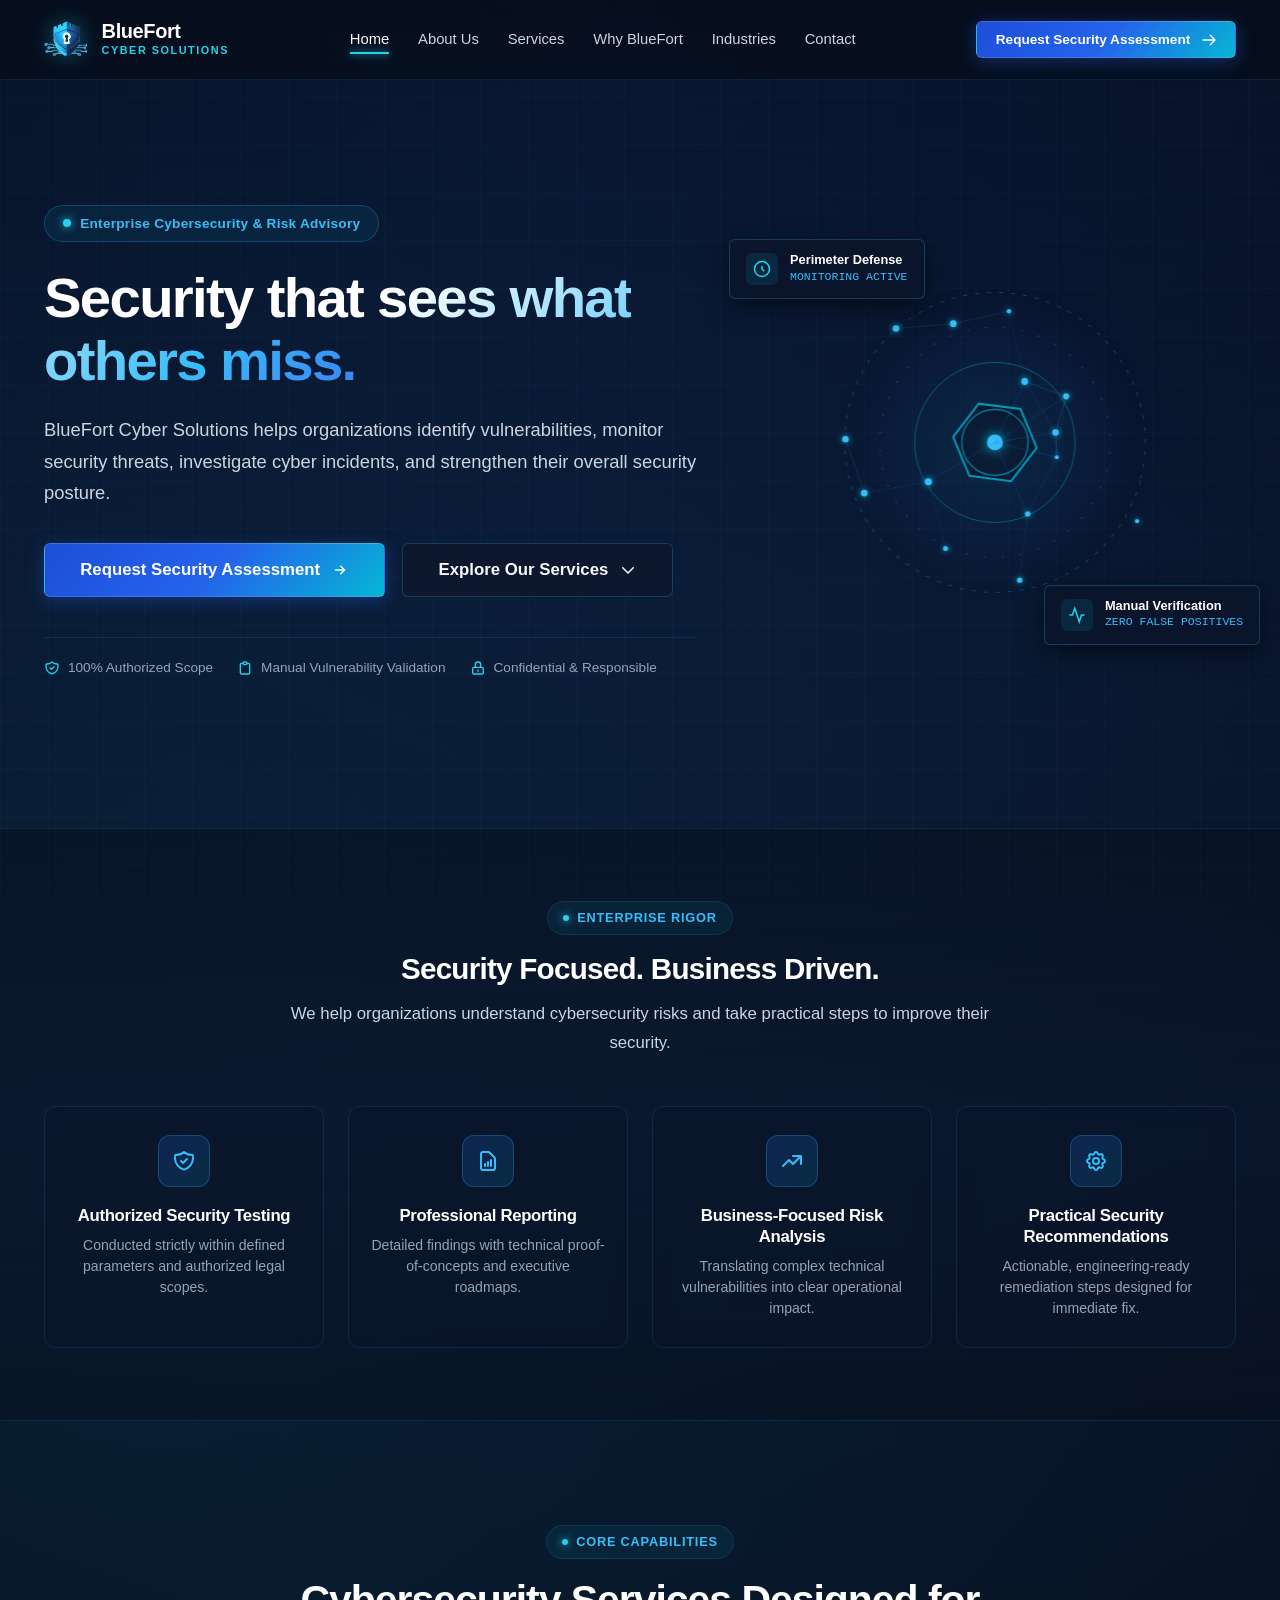
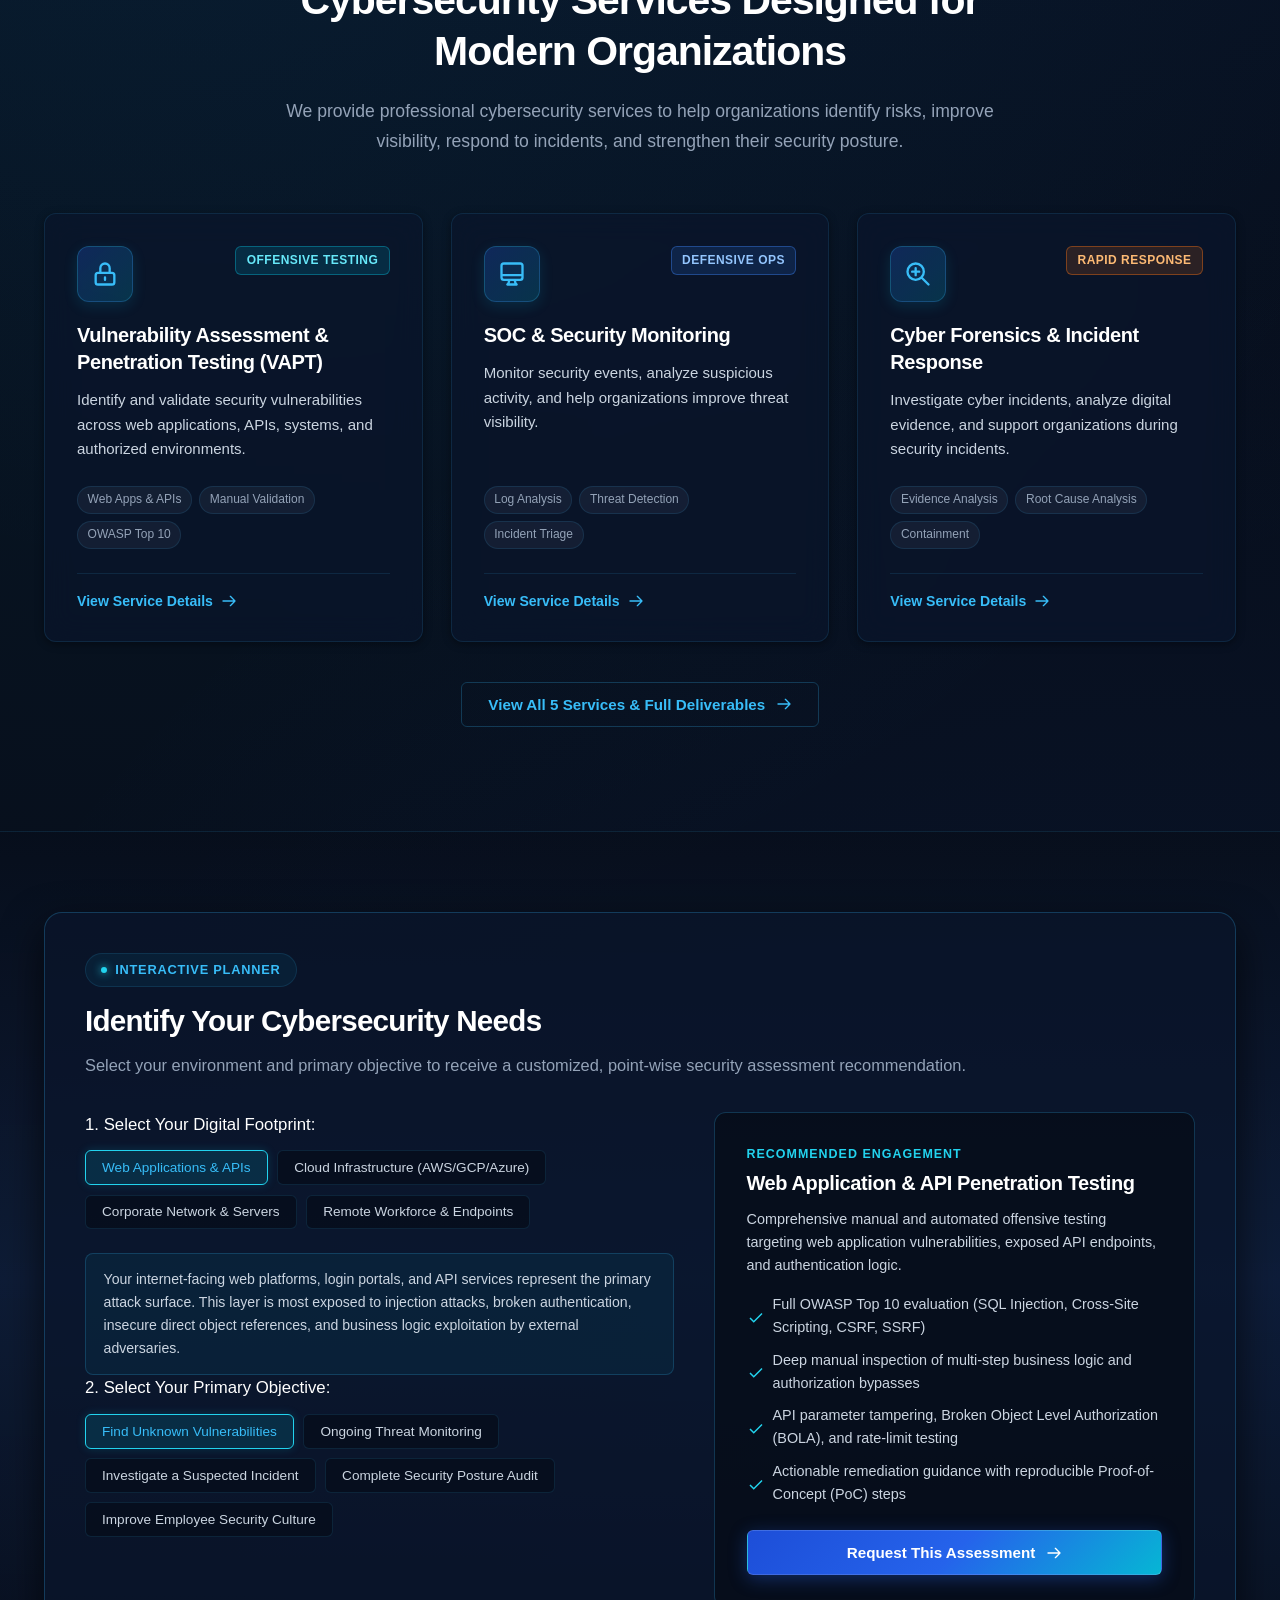
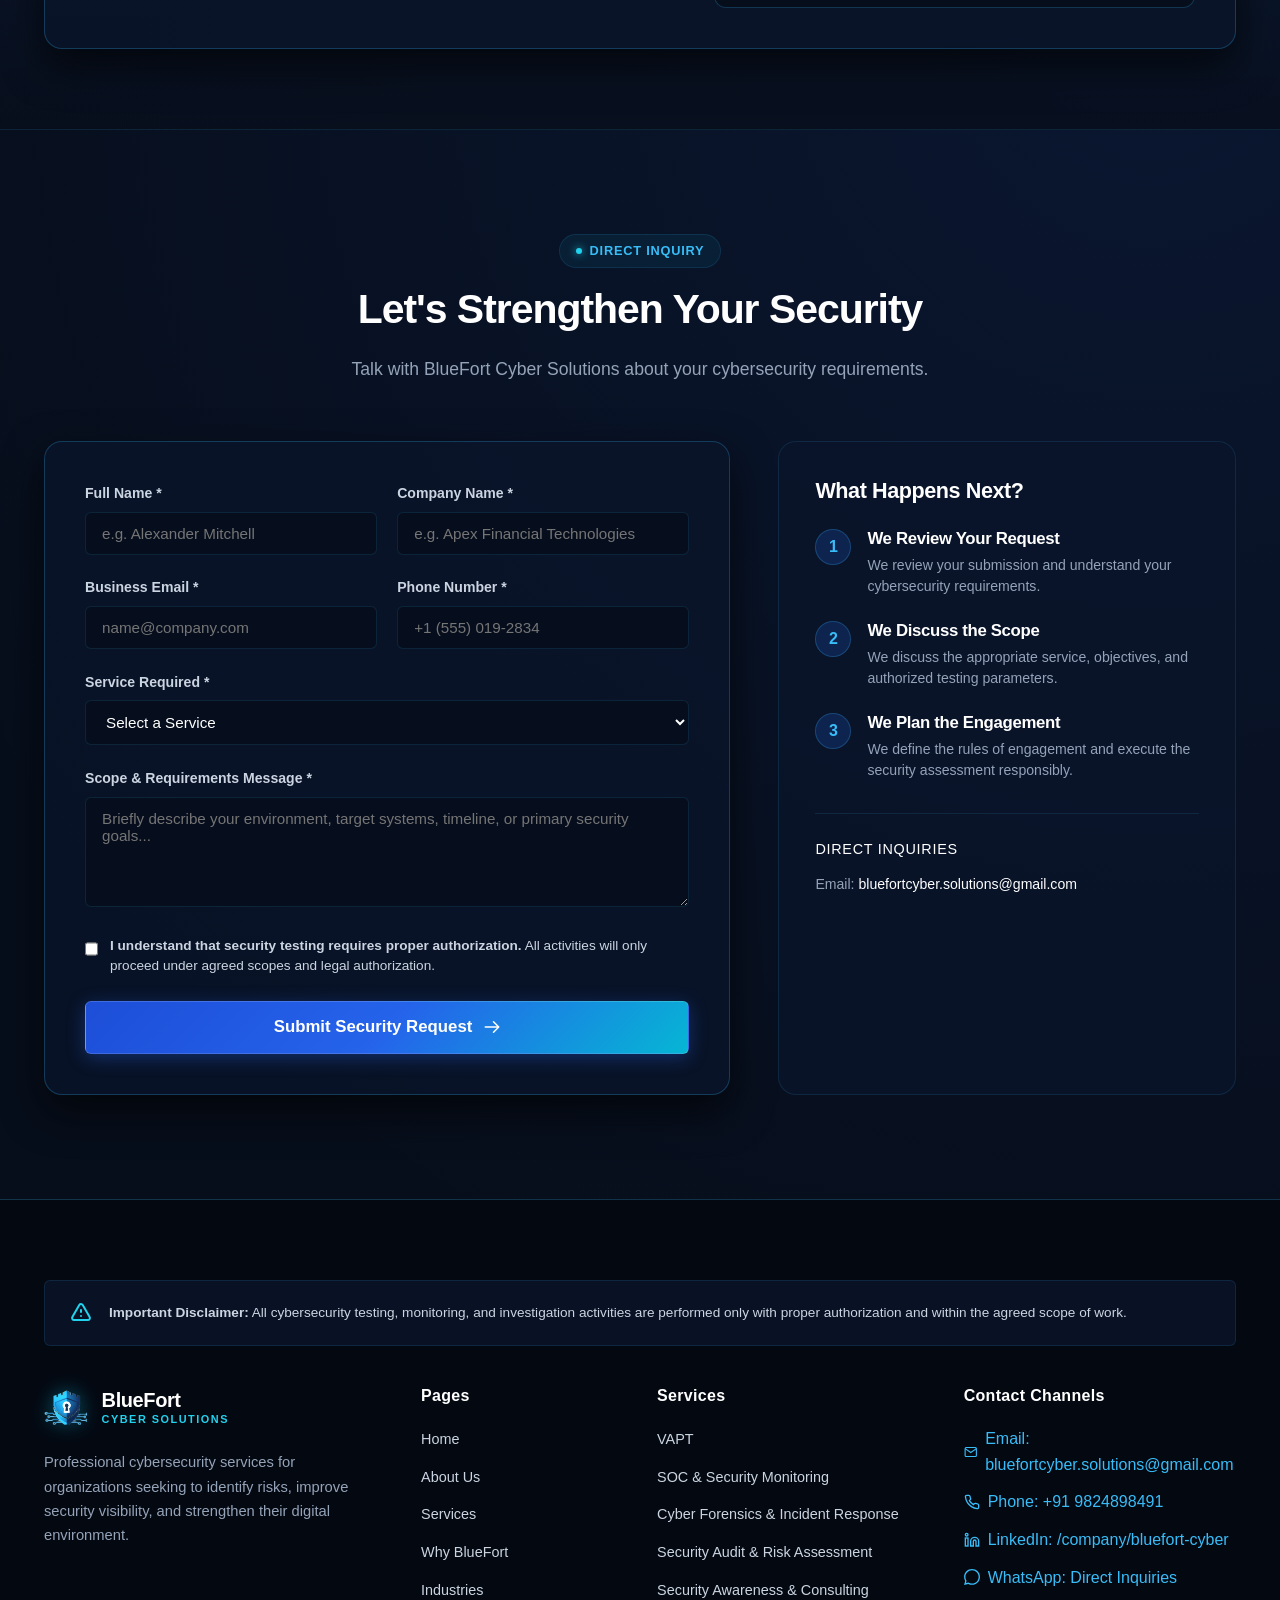
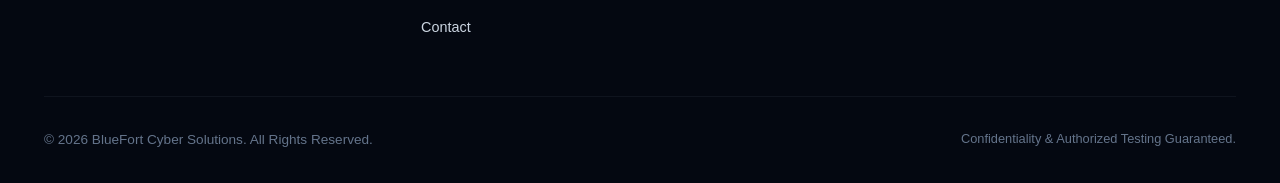
==== commit e8aab6bb: "Update index.html" ====
--- a/index.html
+++ b/index.html
@@ -496,10 +496,6 @@
               <div>
                 <span style="color:var(--text-muted);">Email:</span>
                 <span style="color:var(--text-white);"> bluefortcyber.solutions@gmail.com</span>
-              </div>
-              <div>
-                <span style="color:var(--text-muted);">WhatsApp:</span>
-                <span style="color:var(--cyan-300);"> Instant Lead Dispatch Available</span>
               </div>
             </div>
           </div>
@@ -580,7 +576,7 @@
                 <svg width="16" height="16" viewBox="0 0 24 24" fill="none" stroke="currentColor" stroke-width="2">
                   <path d="M22 16.92v3a2 2 0 0 1-2.18 2 19.79 19.79 0 0 1-8.63-3.07 19.5 19.5 0 0 1-6-6 19.79 19.79 0 0 1-3.07-8.67A2 2 0 0 1 4.11 2h3a2 2 0 0 1 2 1.72 12.84 12.84 0 0 0 .7 2.81 2 2 0 0 1-.45 2.11L8.09 9.91a16 16 0 0 0 6 6l1.27-1.27a2 2 0 0 1 2.11-.45 12.84 12.84 0 0 0 2.81.7A2 2 0 0 1 22 16.92z"></path>
                 </svg>
-                <span>Phone: +1 (800) BLUE-FORT</span>
+                <span>Phone: +91 9824898491</span>
               </span>
             </li>
             <li>
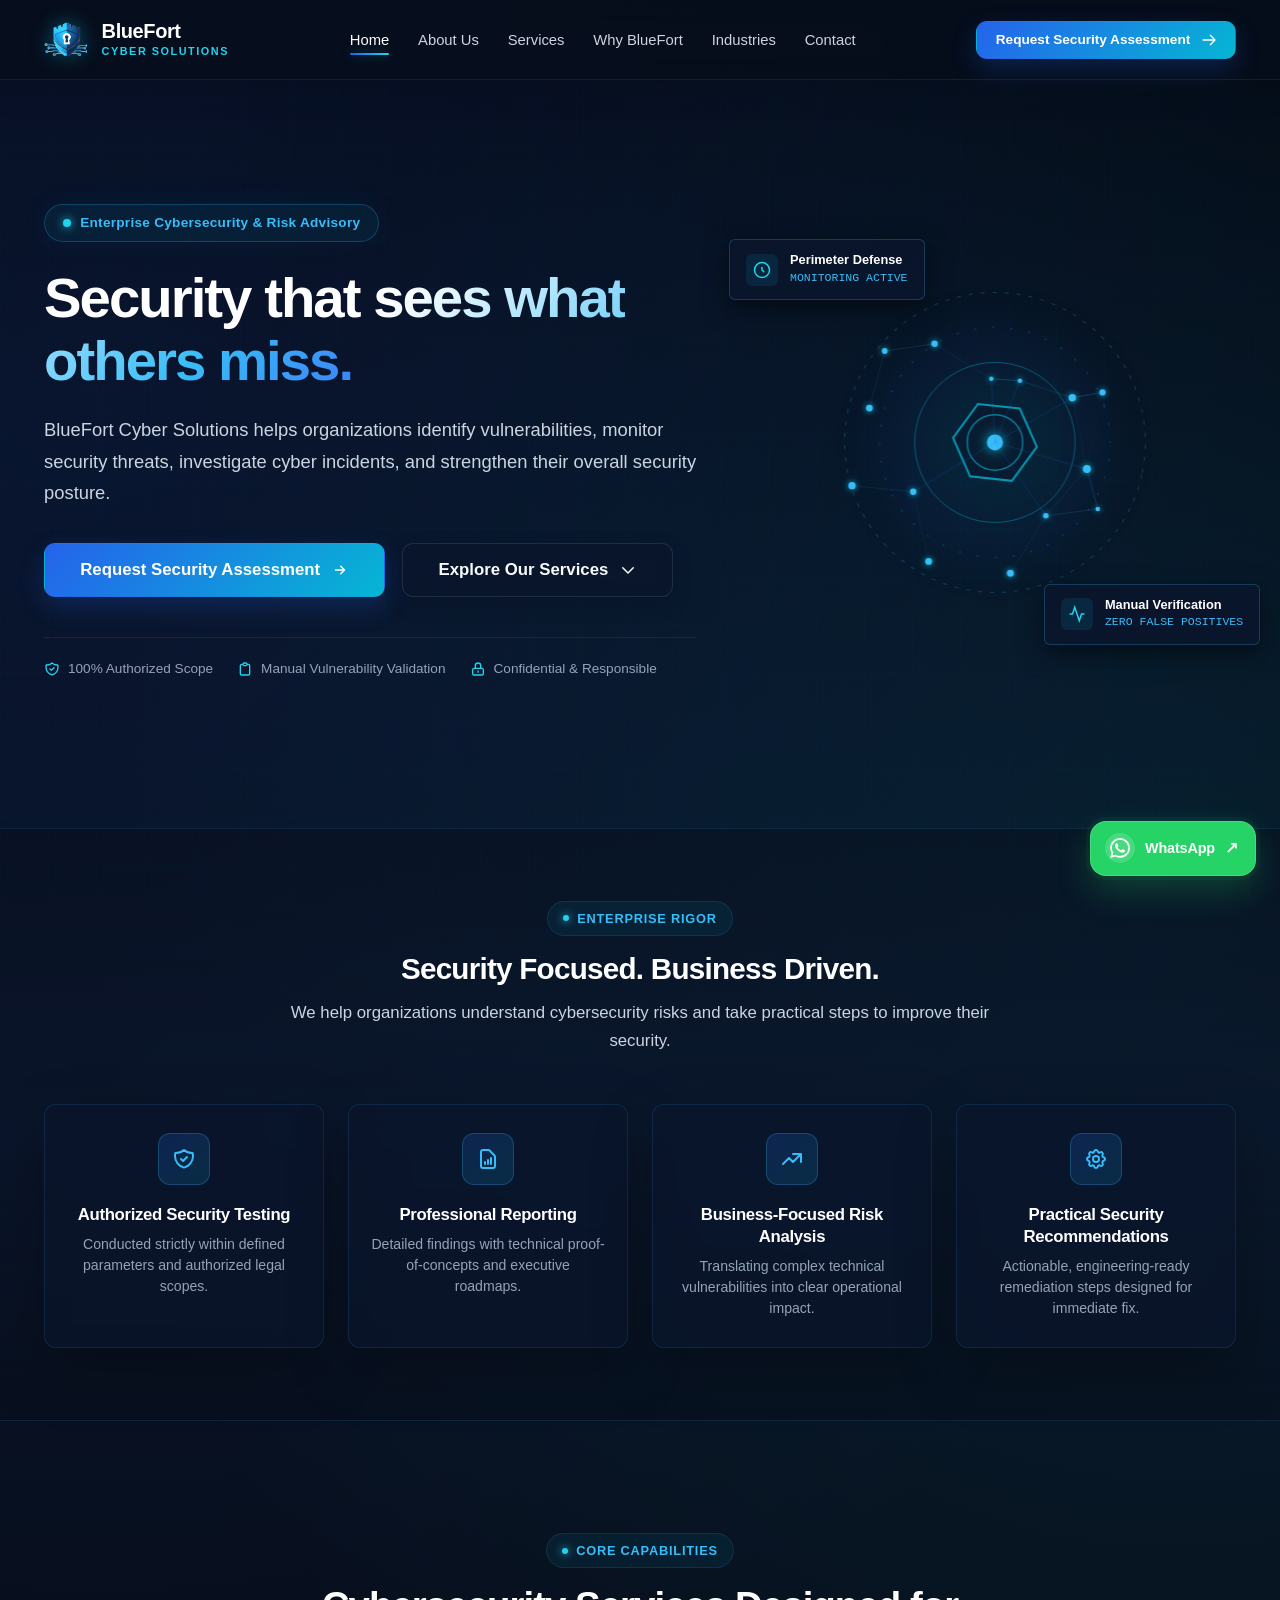
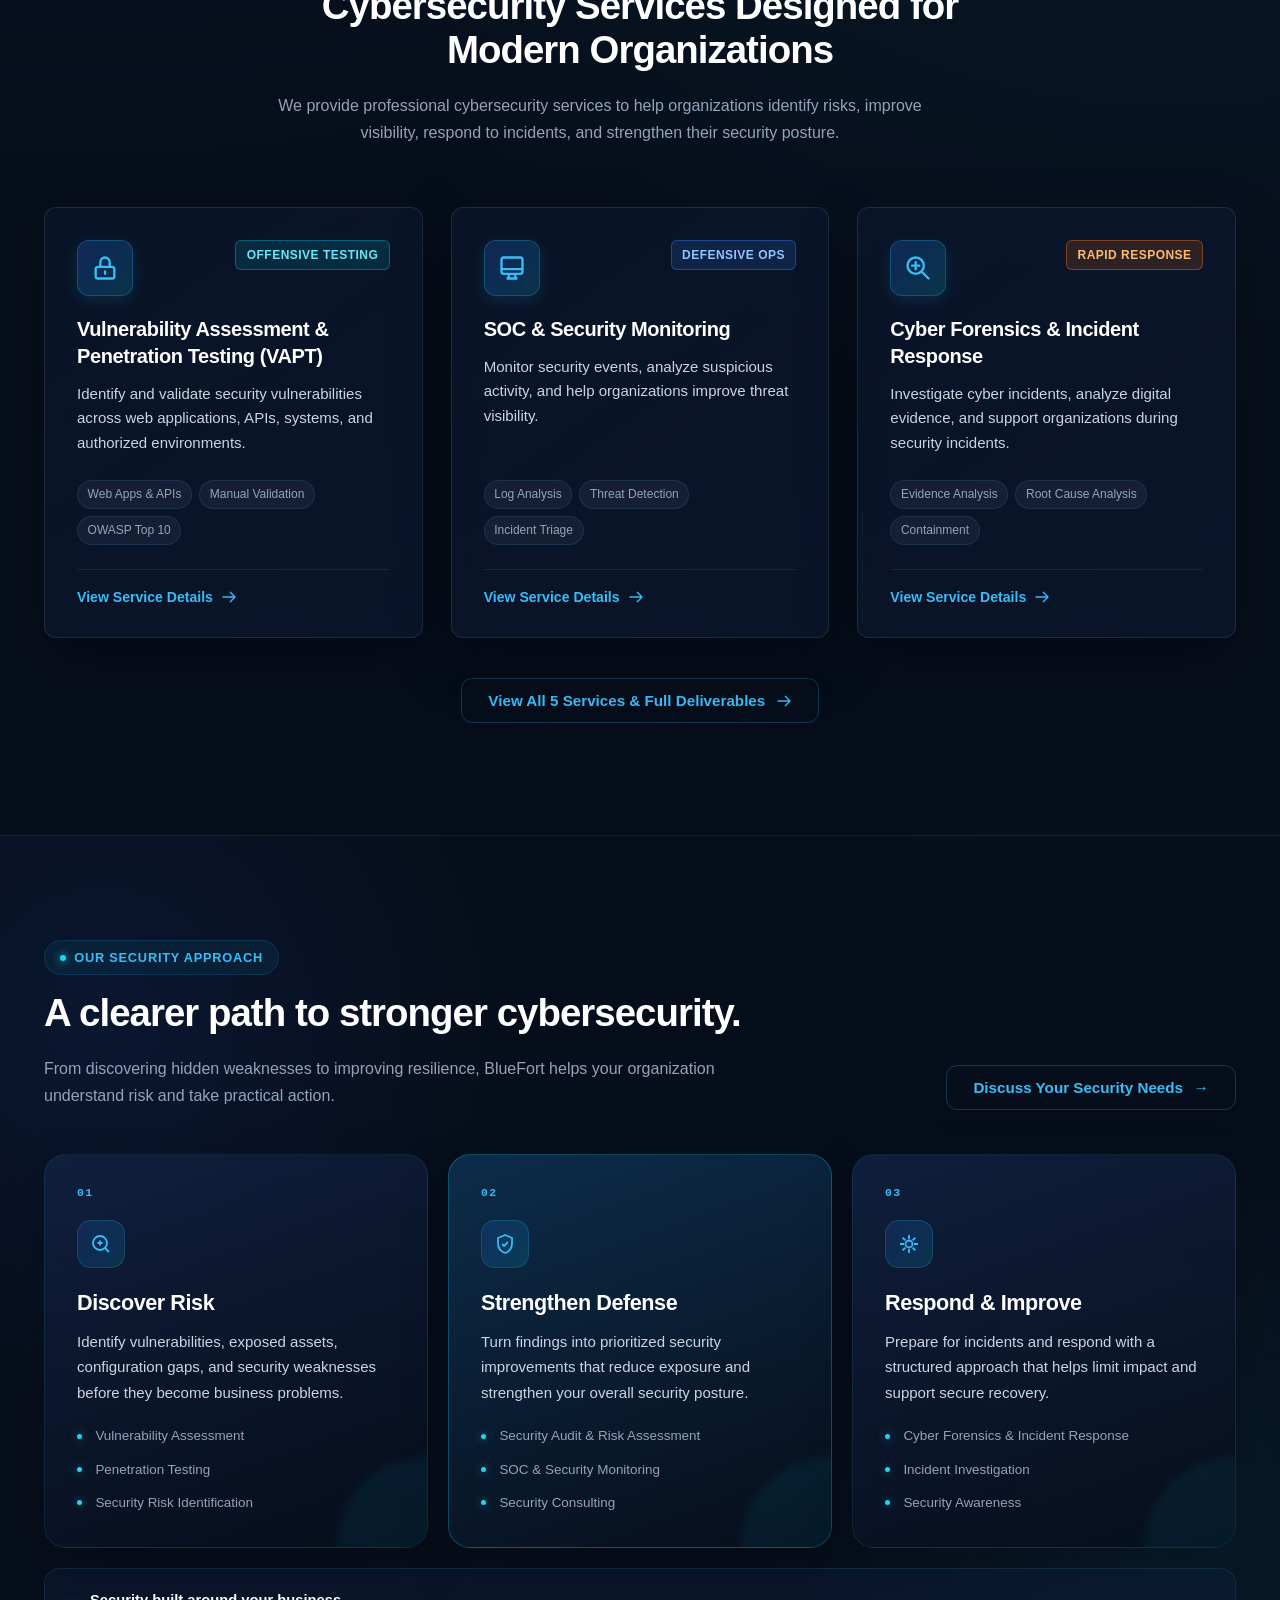
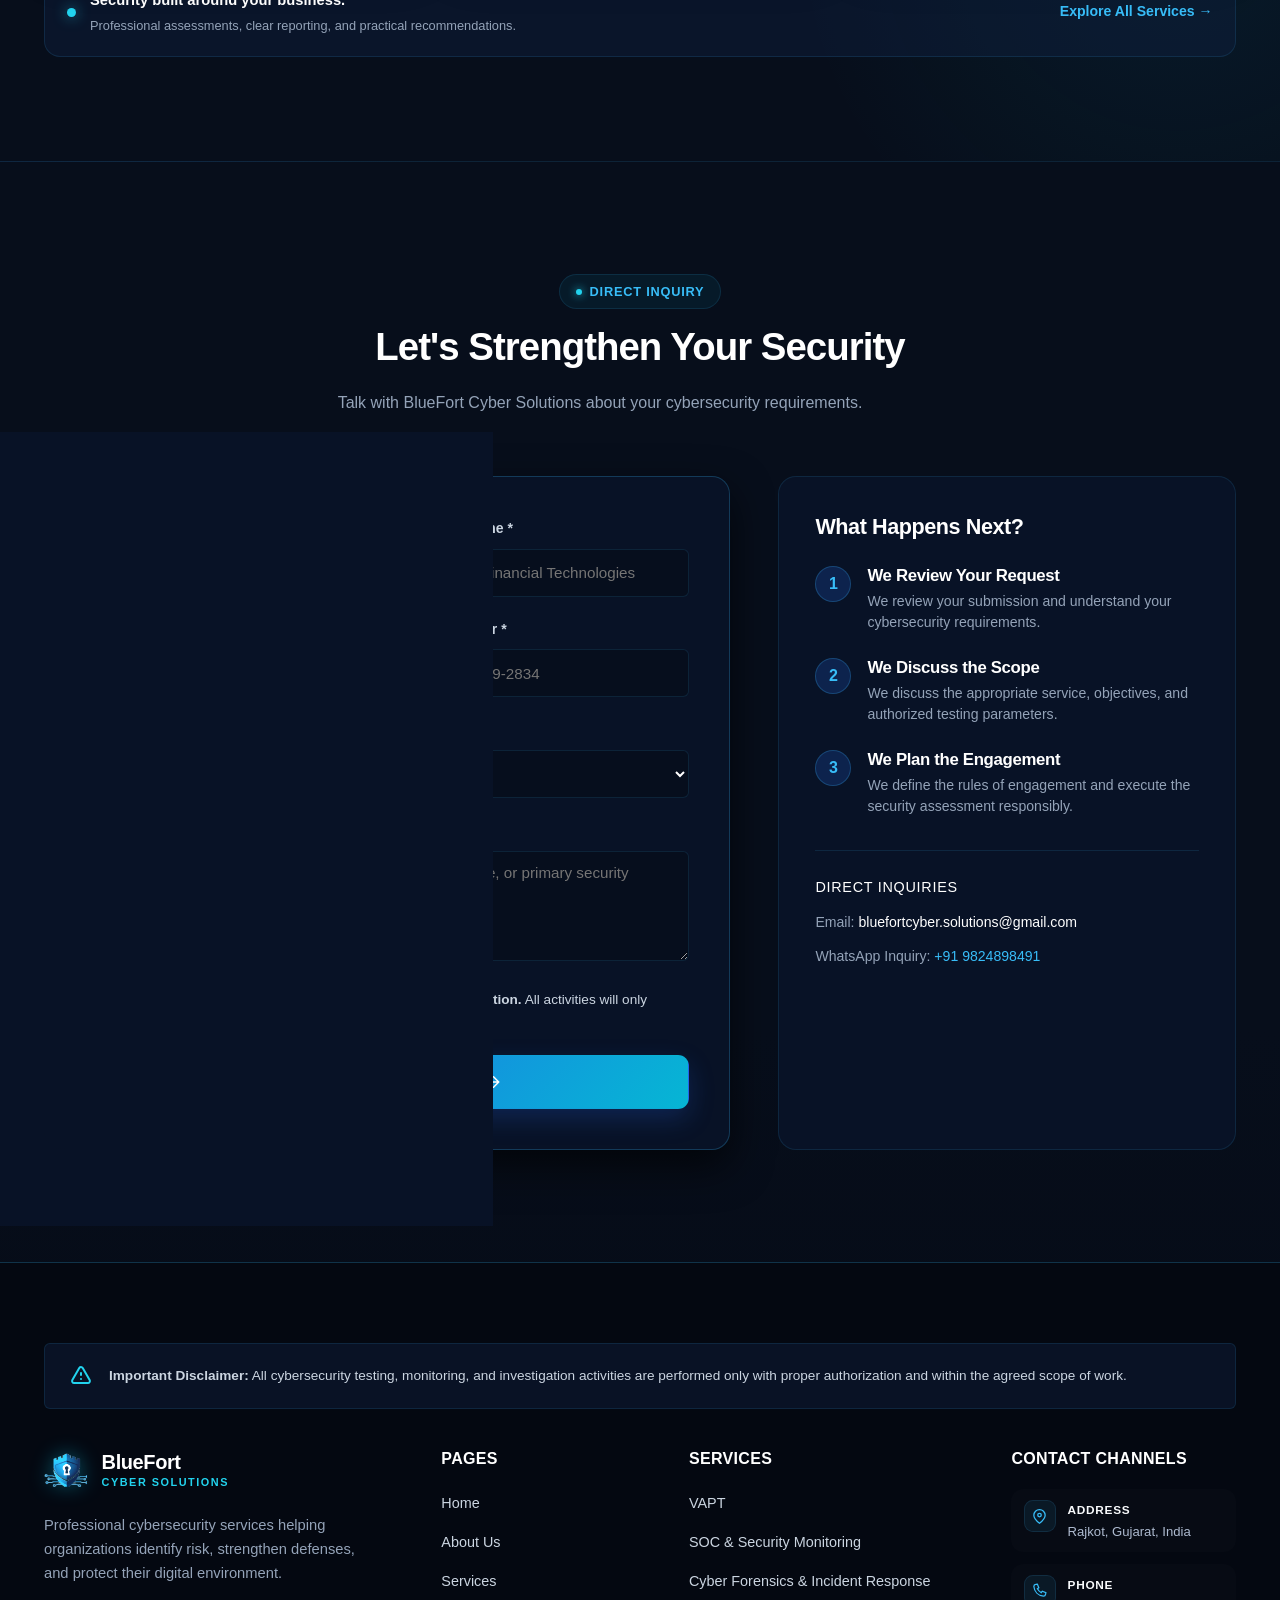
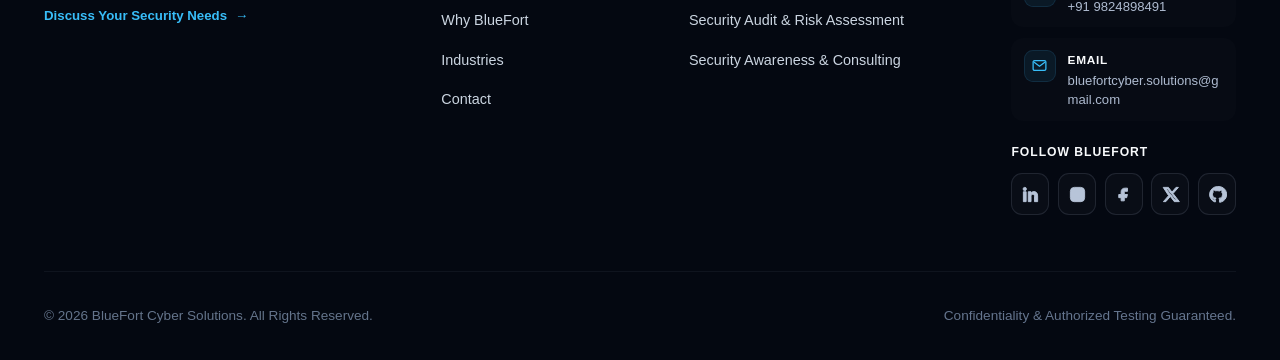
==== commit 6a7ad13a: "Add files via upload" ====
--- a/index.html
+++ b/index.html
@@ -1,651 +1,695 @@
-<!DOCTYPE html>
-<html lang="en">
-<head>
-  <meta charset="UTF-8">
-  <meta name="viewport" content="width=device-width, initial-scale=1.0">
-  <meta http-equiv="Content-Security-Policy" content="default-src 'self'; script-src 'self' 'unsafe-inline' https://fonts.googleapis.com; style-src 'self' 'unsafe-inline' https://fonts.googleapis.com; font-src 'self' https://fonts.gstatic.com; img-src 'self' data: https:; connect-src 'self';">
-  <title>BlueFort Cyber Solutions | Security that sees what others miss.</title>
-  <meta name="description" content="BlueFort Cyber Solutions helps organizations identify vulnerabilities, monitor security threats, investigate cyber incidents, and strengthen their overall security posture.">
-  <meta name="theme-color" content="#070e1b">
-
-  <!-- Stylesheets -->
-  <link rel="stylesheet" href="css/main.css">
-  <link rel="stylesheet" href="css/components.css">
-  <link rel="stylesheet" href="css/modals.css">
-
-  <!-- Favicon -->
-  <link rel="icon" type="image/png" href="assets/logo.png">
-</head>
-<body>
-
-  <!-- Cyber Grid Subtle Background Effect -->
-  <div class="cyber-grid-overlay" aria-hidden="true"></div>
-
-  <!-- =========================================================================
-       1. NAVIGATION BAR (MULTI-PAGE)
-       ========================================================================= -->
-  <header class="site-header" id="siteHeader">
-    <div class="container header-container">
-      <a href="index.html" class="brand-logo" aria-label="BlueFort Cyber Solutions Home">
-        <img src="assets/logo.png" alt="BlueFort Cyber Solutions Shield" class="brand-logo-img">
-        <div class="brand-text-wrapper">
-          <span class="brand-title">BlueFort</span>
-          <span class="brand-subtitle">Cyber Solutions</span>
-        </div>
-      </a>
-
-      <!-- Desktop Nav Menu -->
-      <nav aria-label="Main Navigation">
-        <ul class="nav-menu" id="navMenu">
-          <li><a href="index.html" class="nav-link active">Home</a></li>
-          <li><a href="about.html" class="nav-link">About Us</a></li>
-          <li><a href="services.html" class="nav-link">Services</a></li>
-          <li><a href="why-us.html" class="nav-link">Why BlueFort</a></li>
-          <li><a href="industries.html" class="nav-link">Industries</a></li>
-          <li><a href="contact.html" class="nav-link">Contact</a></li>
-        </ul>
-      </nav>
-
-      <!-- Header Right CTA -->
-      <div class="header-actions">
-        <a href="contact.html" class="btn btn-primary btn-sm">
-          <span>Request Security Assessment</span>
-          <svg width="16" height="16" viewBox="0 0 24 24" fill="none" stroke="currentColor" stroke-width="2">
-            <path stroke-linecap="round" stroke-linejoin="round" d="M14 5l7 7m0 0l-7 7m7-7H3" />
-          </svg>
-        </a>
-
-        <!-- Mobile Hamburger Button -->
-        <button class="mobile-toggle" id="mobileToggle" aria-label="Toggle Navigation Menu" aria-expanded="false">
-          <svg class="hamburger-icon" fill="none" stroke="currentColor" viewBox="0 0 24 24">
-            <path stroke-linecap="round" stroke-linejoin="round" stroke-width="2" d="M4 6h16M4 12h16m-7 6h7" />
-          </svg>
-        </button>
-      </div>
-    </div>
-  </header>
-
-  <!-- =========================================================================
-       2. HERO SECTION
-       ========================================================================= -->
-  <section class="hero-section" id="home">
-    <div class="container">
-      <div class="hero-grid">
-        <!-- Hero Text Content -->
-        <div class="hero-content">
-          <div class="hero-badge">
-            <span class="pulse-dot"></span>
-            <span>Enterprise Cybersecurity & Risk Advisory</span>
-          </div>
-
-          <h1 class="hero-title">
-            <span class="hero-title-gradient">Security that sees what others miss.</span>
-          </h1>
-
-          <p class="hero-subheadline">
-            BlueFort Cyber Solutions helps organizations identify vulnerabilities, monitor security threats, investigate cyber incidents, and strengthen their overall security posture.
-          </p>
-
-          <div class="hero-cta-group">
-            <a href="contact.html" class="btn btn-primary btn-lg">
-              <span>Request Security Assessment</span>
-              <svg width="18" height="18" viewBox="0 0 24 24" fill="none" stroke="currentColor" stroke-width="2">
-                <path stroke-linecap="round" stroke-linejoin="round" d="M13 7l5 5m0 0l-5 5m5-5H6" />
-              </svg>
-            </a>
-            <a href="services.html" class="btn btn-secondary btn-lg">
-              <span>Explore Our Services</span>
-              <svg width="18" height="18" viewBox="0 0 24 24" fill="none" stroke="currentColor" stroke-width="2">
-                <path stroke-linecap="round" stroke-linejoin="round" d="M19 9l-7 7-7-7" />
-              </svg>
-            </a>
-          </div>
-
-          <div class="hero-reassurance-list">
-            <div class="reassurance-item">
-              <svg class="reassurance-icon" viewBox="0 0 24 24" fill="none" stroke="currentColor" stroke-width="2">
-                <path stroke-linecap="round" stroke-linejoin="round" d="M9 12l2 2 4-4m5.618-4.016A11.955 11.955 0 0112 2.944a11.955 11.955 0 01-8.618 3.04A12.02 12.02 0 003 9c0 5.591 3.824 10.29 9 11.622 5.176-1.332 9-6.03 9-11.622 0-1.042-.133-2.052-.382-3.016z" />
-              </svg>
-              <span>100% Authorized Scope</span>
-            </div>
-            <div class="reassurance-item">
-              <svg class="reassurance-icon" viewBox="0 0 24 24" fill="none" stroke="currentColor" stroke-width="2">
-                <path stroke-linecap="round" stroke-linejoin="round" d="M9 5H7a2 2 0 00-2 2v12a2 2 0 002 2h10a2 2 0 002-2V7a2 2 0 00-2-2h-2M9 5a2 2 0 002 2h2a2 2 0 002-2M9 5a2 2 0 012-2h2a2 2 0 012 2" />
-              </svg>
-              <span>Manual Vulnerability Validation</span>
-            </div>
-            <div class="reassurance-item">
-              <svg class="reassurance-icon" viewBox="0 0 24 24" fill="none" stroke="currentColor" stroke-width="2">
-                <path stroke-linecap="round" stroke-linejoin="round" d="M12 15v2m-6 4h12a2 2 0 002-2v-6a2 2 0 00-2-2H6a2 2 0 00-2 2v6a2 2 0 002 2zm10-10V7a4 4 0 00-8 0v4h8z" />
-              </svg>
-              <span>Confidential & Responsible</span>
-            </div>
-          </div>
-        </div>
-
-        <!-- Hero Interactive Visual -->
-        <div class="hero-visual-wrapper">
-          <canvas id="cyberCanvas" class="cyber-canvas"></canvas>
-          
-          <!-- Live Telemetry Card 1 -->
-          <div class="telemetry-card top-left">
-            <div class="telemetry-icon-box">
-              <svg width="18" height="18" viewBox="0 0 24 24" fill="none" stroke="currentColor" stroke-width="2">
-                <circle cx="12" cy="12" r="10"></circle>
-                <path d="M12 8v4l3 3"></path>
-              </svg>
-            </div>
-            <div>
-              <div class="telemetry-title">Perimeter Defense</div>
-              <div class="telemetry-sub">MONITORING ACTIVE</div>
-            </div>
-          </div>
-
-          <!-- Live Telemetry Card 2 -->
-          <div class="telemetry-card bottom-right">
-            <div class="telemetry-icon-box">
-              <svg width="18" height="18" viewBox="0 0 24 24" fill="none" stroke="currentColor" stroke-width="2">
-                <polyline points="22 12 18 12 15 21 9 3 6 12 2 12"></polyline>
-              </svg>
-            </div>
-            <div>
-              <div class="telemetry-title">Manual Verification</div>
-              <div class="telemetry-sub">ZERO FALSE POSITIVES</div>
-            </div>
-          </div>
-        </div>
-      </div>
-    </div>
-  </section>
-
-  <!-- =========================================================================
-       3. TRUST SECTION
-       ========================================================================= -->
-  <section class="trust-section">
-    <div class="container">
-      <div class="trust-intro">
-        <div class="section-tag">Enterprise Rigor</div>
-        <h2 class="trust-title">Security Focused. Business Driven.</h2>
-        <p class="trust-text">
-          We help organizations understand cybersecurity risks and take practical steps to improve their security.
-        </p>
-      </div>
-
-      <div class="trust-grid">
-        <div class="trust-card">
-          <div class="trust-icon-box">
-            <svg width="24" height="24" viewBox="0 0 24 24" fill="none" stroke="currentColor" stroke-width="2">
-              <path stroke-linecap="round" stroke-linejoin="round" d="M9 12l2 2 4-4m5.618-4.016A11.955 11.955 0 0112 2.944a11.955 11.955 0 01-8.618 3.04A12.02 12.02 0 003 9c0 5.591 3.824 10.29 9 11.622 5.176-1.332 9-6.03 9-11.622 0-1.042-.133-2.052-.382-3.016z" />
-            </svg>
-          </div>
-          <h3 class="trust-card-title">Authorized Security Testing</h3>
-          <p class="trust-card-desc">Conducted strictly within defined parameters and authorized legal scopes.</p>
-        </div>
-
-        <div class="trust-card">
-          <div class="trust-icon-box">
-            <svg width="24" height="24" viewBox="0 0 24 24" fill="none" stroke="currentColor" stroke-width="2">
-              <path stroke-linecap="round" stroke-linejoin="round" d="M9 17v-2m3 2v-4m3 4v-6m2 10H7a2 2 0 01-2-2V5a2 2 0 012-2h5.586a1 1 0 01.707.293l5.414 5.414a1 1 0 01.293.707V19a2 2 0 01-2 2z" />
-            </svg>
-          </div>
-          <h3 class="trust-card-title">Professional Reporting</h3>
-          <p class="trust-card-desc">Detailed findings with technical proof-of-concepts and executive roadmaps.</p>
-        </div>
-
-        <div class="trust-card">
-          <div class="trust-icon-box">
-            <svg width="24" height="24" viewBox="0 0 24 24" fill="none" stroke="currentColor" stroke-width="2">
-              <path stroke-linecap="round" stroke-linejoin="round" d="M13 7h8m0 0v8m0-8l-8 8-4-4-6 6" />
-            </svg>
-          </div>
-          <h3 class="trust-card-title">Business-Focused Risk Analysis</h3>
-          <p class="trust-card-desc">Translating complex technical vulnerabilities into clear operational impact.</p>
-        </div>
-
-        <div class="trust-card">
-          <div class="trust-icon-box">
-            <svg width="24" height="24" viewBox="0 0 24 24" fill="none" stroke="currentColor" stroke-width="2">
-              <path stroke-linecap="round" stroke-linejoin="round" d="M10.325 4.317c.426-1.756 2.924-1.756 3.35 0a1.724 1.724 0 002.573 1.066c1.543-.94 3.31.826 2.37 2.37a1.724 1.724 0 001.065 2.572c1.756.426 1.756 2.924 0 3.35a1.724 1.724 0 00-1.066 2.573c.94 1.543-.826 3.31-2.37 2.37a1.724 1.724 0 00-2.572 1.065c-.426 1.756-2.924 1.756-3.35 0a1.724 1.724 0 00-2.573-1.066c-1.543.94-3.31-.826-2.37-2.37a1.724 1.724 0 00-1.065-2.572c-1.756-.426-1.756-2.924 0-3.35a1.724 1.724 0 001.066-2.573c-.94-1.543.826-3.31 2.37-2.37.996.608 2.296.07 2.572-1.065z" />
-              <path stroke-linecap="round" stroke-linejoin="round" d="M15 12a3 3 0 11-6 0 3 3 0 016 0z" />
-            </svg>
-          </div>
-          <h3 class="trust-card-title">Practical Security Recommendations</h3>
-          <p class="trust-card-desc">Actionable, engineering-ready remediation steps designed for immediate fix.</p>
-        </div>
-      </div>
-    </div>
-  </section>
-
-  <!-- =========================================================================
-       4. SERVICES PREVIEW SECTION
-       ========================================================================= -->
-  <section class="section" id="services-preview">
-    <div class="container">
-      <div class="section-header">
-        <div class="section-tag">Core Capabilities</div>
-        <h2 class="section-title">Cybersecurity Services Designed for Modern Organizations</h2>
-        <p class="section-subtitle">
-          We provide professional cybersecurity services to help organizations identify risks, improve visibility, respond to incidents, and strengthen their security posture.
-        </p>
-      </div>
-
-      <div class="services-grid">
-        <!-- Service Card 1: VAPT -->
-        <div class="glass-card service-card" data-service-key="vapt" role="button" tabindex="0">
-          <div class="service-card-header">
-            <div class="service-icon-box">
-              <svg width="28" height="28" viewBox="0 0 24 24" fill="none" stroke="currentColor" stroke-width="2">
-                <path stroke-linecap="round" stroke-linejoin="round" d="M12 15v2m-6 4h12a2 2 0 002-2v-6a2 2 0 00-2-2H6a2 2 0 00-2 2v6a2 2 0 002 2zm10-10V7a4 4 0 00-8 0v4h8z" />
-              </svg>
-            </div>
-            <span class="badge badge-info">Offensive Testing</span>
-          </div>
-          <h3 class="service-card-title">Vulnerability Assessment & Penetration Testing (VAPT)</h3>
-          <p class="service-card-desc">
-            Identify and validate security vulnerabilities across web applications, APIs, systems, and authorized environments.
-          </p>
-          <div class="service-card-highlights">
-            <span class="service-pill">Web Apps & APIs</span>
-            <span class="service-pill">Manual Validation</span>
-            <span class="service-pill">OWASP Top 10</span>
-          </div>
-          <div class="service-card-footer">
-            <button class="learn-more-btn" type="button">
-              <span>View Service Details</span>
-              <svg width="16" height="16" viewBox="0 0 24 24" fill="none" stroke="currentColor" stroke-width="2">
-                <path stroke-linecap="round" stroke-linejoin="round" d="M14 5l7 7m0 0l-7 7m7-7H3" />
-              </svg>
-            </button>
-          </div>
-        </div>
-
-        <!-- Service Card 2: SOC -->
-        <div class="glass-card service-card" data-service-key="soc" role="button" tabindex="0">
-          <div class="service-card-header">
-            <div class="service-icon-box">
-              <svg width="28" height="28" viewBox="0 0 24 24" fill="none" stroke="currentColor" stroke-width="2">
-                <path stroke-linecap="round" stroke-linejoin="round" d="M9.75 17L9 20l-1 1h8l-1-1-.75-3M3 13h18M5 17h14a2 2 0 002-2V5a2 2 0 00-2-2H5a2 2 0 00-2 2v10a2 2 0 002 2z" />
-              </svg>
-            </div>
-            <span class="badge badge-low">Defensive Ops</span>
-          </div>
-          <h3 class="service-card-title">SOC & Security Monitoring</h3>
-          <p class="service-card-desc">
-            Monitor security events, analyze suspicious activity, and help organizations improve threat visibility.
-          </p>
-          <div class="service-card-highlights">
-            <span class="service-pill">Log Analysis</span>
-            <span class="service-pill">Threat Detection</span>
-            <span class="service-pill">Incident Triage</span>
-          </div>
-          <div class="service-card-footer">
-            <button class="learn-more-btn" type="button">
-              <span>View Service Details</span>
-              <svg width="16" height="16" viewBox="0 0 24 24" fill="none" stroke="currentColor" stroke-width="2">
-                <path stroke-linecap="round" stroke-linejoin="round" d="M14 5l7 7m0 0l-7 7m7-7H3" />
-              </svg>
-            </button>
-          </div>
-        </div>
-
-        <!-- Service Card 3: Forensics -->
-        <div class="glass-card service-card" data-service-key="forensics" role="button" tabindex="0">
-          <div class="service-card-header">
-            <div class="service-icon-box">
-              <svg width="28" height="28" viewBox="0 0 24 24" fill="none" stroke="currentColor" stroke-width="2">
-                <path stroke-linecap="round" stroke-linejoin="round" d="M21 21l-6-6m2-5a7 7 0 11-14 0 7 7 0 0114 0zM10 7v3m0 0v3m0-3h3m-3 0H7" />
-              </svg>
-            </div>
-            <span class="badge badge-high">Rapid Response</span>
-          </div>
-          <h3 class="service-card-title">Cyber Forensics & Incident Response</h3>
-          <p class="service-card-desc">
-            Investigate cyber incidents, analyze digital evidence, and support organizations during security incidents.
-          </p>
-          <div class="service-card-highlights">
-            <span class="service-pill">Evidence Analysis</span>
-            <span class="service-pill">Root Cause Analysis</span>
-            <span class="service-pill">Containment</span>
-          </div>
-          <div class="service-card-footer">
-            <button class="learn-more-btn" type="button">
-              <span>View Service Details</span>
-              <svg width="16" height="16" viewBox="0 0 24 24" fill="none" stroke="currentColor" stroke-width="2">
-                <path stroke-linecap="round" stroke-linejoin="round" d="M14 5l7 7m0 0l-7 7m7-7H3" />
-              </svg>
-            </button>
-          </div>
-        </div>
-      </div>
-
-      <div style="text-align:center; margin-top:2.5rem;">
-        <a href="services.html" class="btn btn-outline-cyan">
-          <span>View All 5 Services & Full Deliverables</span>
-          <svg width="16" height="16" viewBox="0 0 24 24" fill="none" stroke="currentColor" stroke-width="2">
-            <path stroke-linecap="round" stroke-linejoin="round" d="M14 5l7 7m0 0l-7 7m7-7H3" />
-          </svg>
-        </a>
-      </div>
-    </div>
-  </section>
-
-  <!-- =========================================================================
-       5. INTERACTIVE SECURITY ESTIMATOR (POINTWISE DESCRIPTIONS)
-       ========================================================================= -->
-  <section class="assessment-tool-section">
-    <div class="container">
-      <div class="assessment-container">
-        <div class="section-tag">Interactive Planner</div>
-        <h2 style="font-size:1.85rem; color:#ffffff; margin-bottom:0.75rem;">Identify Your Cybersecurity Needs</h2>
-        <p style="color:var(--text-muted); margin-bottom:2rem;">
-          Select your environment and primary objective to receive a customized, point-wise security assessment recommendation.
-        </p>
-
-        <div class="assessment-grid">
-          <div>
-            <div class="tool-step-title">1. Select Your Digital Footprint:</div>
-            <div class="option-pill-group">
-              <button type="button" class="tool-pill asset-pill selected" data-asset="web-api">Web Applications & APIs</button>
-              <button type="button" class="tool-pill asset-pill" data-asset="cloud">Cloud Infrastructure (AWS/GCP/Azure)</button>
-              <button type="button" class="tool-pill asset-pill" data-asset="network">Corporate Network & Servers</button>
-              <button type="button" class="tool-pill asset-pill" data-asset="workforce">Remote Workforce & Endpoints</button>
-            </div>
-
-            <div class="tool-step-title">2. Select Your Primary Objective:</div>
-            <div class="option-pill-group">
-              <button type="button" class="tool-pill concern-pill selected" data-concern="vapt">Find Unknown Vulnerabilities</button>
-              <button type="button" class="tool-pill concern-pill" data-concern="monitoring">Ongoing Threat Monitoring</button>
-              <button type="button" class="tool-pill concern-pill" data-concern="incident">Investigate a Suspected Incident</button>
-              <button type="button" class="tool-pill concern-pill" data-concern="audit">Complete Security Posture Audit</button>
-              <button type="button" class="tool-pill concern-pill" data-concern="human">Improve Employee Security Culture</button>
-            </div>
-          </div>
-
-          <div class="result-card">
-            <div>
-              <div style="font-size:0.78rem; font-weight:700; color:var(--cyan-400); text-transform:uppercase; letter-spacing:0.08em; margin-bottom:0.4rem;">Recommended Engagement</div>
-              <h3 class="result-title" id="estimatorResultTitle">Web Application & API Penetration Testing</h3>
-              <p style="font-size:0.9rem; color:var(--text-secondary); line-height:1.6;" id="estimatorResultDesc">
-                Comprehensive manual and automated offensive testing targeting web application vulnerabilities, exposed API endpoints, and authentication logic.
-              </p>
-              <ul class="result-rec-list" id="estimatorResultList">
-                <!-- Point-wise items injected dynamically by assessment-tool.js -->
-              </ul>
-            </div>
-
-            <button type="button" class="btn btn-primary" id="estimatorCta" data-target-service="VAPT" style="width:100%;">
-              <span>Request This Assessment</span>
-              <svg width="16" height="16" viewBox="0 0 24 24" fill="none" stroke="currentColor" stroke-width="2">
-                <path stroke-linecap="round" stroke-linejoin="round" d="M14 5l7 7m0 0l-7 7m7-7H3" />
-              </svg>
-            </button>
-          </div>
-        </div>
-      </div>
-    </div>
-  </section>
-
-  <!-- =========================================================================
-       6. CONTACT SECTION (WHATSAPP DIRECT & SANITIZED)
-       ========================================================================= -->
-  <section class="section" id="contact">
-    <div class="container">
-      <div class="section-header">
-        <div class="section-tag">Direct Inquiry</div>
-        <h2 class="section-title">Let's Strengthen Your Security</h2>
-        <p class="section-subtitle">
-          Talk with BlueFort Cyber Solutions about your cybersecurity requirements.
-        </p>
-      </div>
-
-      <div class="contact-grid">
-        <!-- Contact Form -->
-        <div class="contact-form-card">
-          <form id="securityContactForm" novalidate autocomplete="off">
-            <div class="form-row">
-              <div class="form-group">
-                <label for="fullName" class="form-label">Full Name *</label>
-                <input type="text" id="fullName" class="form-input" placeholder="e.g. Alexander Mitchell" maxlength="50" required>
-              </div>
-              <div class="form-group">
-                <label for="companyName" class="form-label">Company Name *</label>
-                <input type="text" id="companyName" class="form-input" placeholder="e.g. Apex Financial Technologies" maxlength="80" required>
-              </div>
-            </div>
-
-            <div class="form-row">
-              <div class="form-group">
-                <label for="businessEmail" class="form-label">Business Email *</label>
-                <input type="email" id="businessEmail" class="form-input" placeholder="name@company.com" maxlength="80" required>
-              </div>
-              <div class="form-group">
-                <label for="phoneNumber" class="form-label">Phone Number *</label>
-                <input type="tel" id="phoneNumber" class="form-input" placeholder="+1 (555) 019-2834" maxlength="20" required>
-              </div>
-            </div>
-
-            <div class="form-group">
-              <label for="serviceRequired" class="form-label">Service Required *</label>
-              <select id="serviceRequired" class="form-select" required>
-                <option value="" disabled selected>Select a Service</option>
-                <option value="VAPT">VAPT (Vulnerability Assessment & Penetration Testing)</option>
-                <option value="SOC & Security Monitoring">SOC & Security Monitoring</option>
-                <option value="Cyber Forensics & Incident Response">Cyber Forensics & Incident Response</option>
-                <option value="Security Audit & Risk Assessment">Security Audit & Risk Assessment</option>
-                <option value="Security Awareness & Consulting">Security Awareness & Consulting</option>
-                <option value="Other">Other Cybersecurity Inquiries</option>
-              </select>
-            </div>
-
-            <div class="form-group">
-              <label for="message" class="form-label">Scope & Requirements Message *</label>
-              <textarea id="message" class="form-textarea" placeholder="Briefly describe your environment, target systems, timeline, or primary security goals..." maxlength="1000" required></textarea>
-            </div>
-
-            <div class="form-group">
-              <label class="form-checkbox-label">
-                <input type="checkbox" id="authCheckbox" class="form-checkbox" required>
-                <span class="checkbox-text">
-                  <strong>I understand that security testing requires proper authorization.</strong> All activities will only proceed under agreed scopes and legal authorization.
-                </span>
-              </label>
-            </div>
-
-            <button type="submit" class="btn btn-primary btn-lg" id="submitContactBtn" style="width:100%;">
-              <span>Submit Security Request</span>
-              <svg width="18" height="18" viewBox="0 0 24 24" fill="none" stroke="currentColor" stroke-width="2">
-                <path stroke-linecap="round" stroke-linejoin="round" d="M14 5l7 7m0 0l-7 7m7-7H3" />
-              </svg>
-            </button>
-          </form>
-        </div>
-
-        <!-- What Happens Next Sidebar -->
-        <div class="what-happens-card">
-          <h3 class="what-happens-title">What Happens Next?</h3>
-
-          <div class="next-steps-list">
-            <div class="next-step-item">
-              <div class="next-step-number">1</div>
-              <div>
-                <h4 class="next-step-heading">We Review Your Request</h4>
-                <p class="next-step-desc">We review your submission and understand your cybersecurity requirements.</p>
-              </div>
-            </div>
-
-            <div class="next-step-item">
-              <div class="next-step-number">2</div>
-              <div>
-                <h4 class="next-step-heading">We Discuss the Scope</h4>
-                <p class="next-step-desc">We discuss the appropriate service, objectives, and authorized testing parameters.</p>
-              </div>
-            </div>
-
-            <div class="next-step-item">
-              <div class="next-step-number">3</div>
-              <div>
-                <h4 class="next-step-heading">We Plan the Engagement</h4>
-                <p class="next-step-desc">We define the rules of engagement and execute the security assessment responsibly.</p>
-              </div>
-            </div>
-          </div>
-
-          <div class="direct-contact-box">
-            <div class="direct-contact-title">Direct Inquiries</div>
-            <div class="direct-contact-channels">
-              <div>
-                <span style="color:var(--text-muted);">Email:</span>
-                <span style="color:var(--text-white);"> bluefortcyber.solutions@gmail.com</span>
-              </div>
-            </div>
-          </div>
-        </div>
-      </div>
-    </div>
-  </section>
-
-  <!-- =========================================================================
-       7. FOOTER
-       ========================================================================= -->
-  <footer class="site-footer">
-    <div class="container">
-      <div class="footer-disclaimer-box">
-        <svg class="disclaimer-icon" viewBox="0 0 24 24" fill="none" stroke="currentColor" stroke-width="2">
-          <path stroke-linecap="round" stroke-linejoin="round" d="M12 9v2m0 4h.01m-6.938 4h13.856c1.54 0 2.502-1.667 1.732-3L13.732 4c-.77-1.333-2.694-1.333-3.464 0L3.34 16c-.77 1.333.192 3 1.732 3z" />
-        </svg>
-        <div class="disclaimer-text">
-          <strong>Important Disclaimer:</strong> All cybersecurity testing, monitoring, and investigation activities are performed only with proper authorization and within the agreed scope of work.
-        </div>
-      </div>
-
-      <div class="footer-grid">
-        <!-- Brand Info -->
-        <div>
-          <a href="index.html" class="brand-logo" style="margin-bottom:0.75rem;">
-            <img src="assets/logo.png" alt="BlueFort Cyber Solutions" class="brand-logo-img">
-            <div class="brand-text-wrapper">
-              <span class="brand-title">BlueFort</span>
-              <span class="brand-subtitle">Cyber Solutions</span>
-            </div>
-          </a>
-          <p class="footer-brand-desc">
-            Professional cybersecurity services for organizations seeking to identify risks, improve security visibility, and strengthen their digital environment.
-          </p>
-        </div>
-
-        <!-- Quick Links -->
-        <div>
-          <h4 class="footer-column-title">Pages</h4>
-          <ul class="footer-links">
-            <li><a href="index.html" class="footer-link">Home</a></li>
-            <li><a href="about.html" class="footer-link">About Us</a></li>
-            <li><a href="services.html" class="footer-link">Services</a></li>
-            <li><a href="why-us.html" class="footer-link">Why BlueFort</a></li>
-            <li><a href="industries.html" class="footer-link">Industries</a></li>
-            <li><a href="contact.html" class="footer-link">Contact</a></li>
-          </ul>
-        </div>
-
-        <!-- Services Popups Direct Links -->
-        <div>
-          <h4 class="footer-column-title">Services</h4>
-          <ul class="footer-links">
-            <li><button type="button" class="footer-link" data-service-key="vapt">VAPT</button></li>
-            <li><button type="button" class="footer-link" data-service-key="soc">SOC & Security Monitoring</button></li>
-            <li><button type="button" class="footer-link" data-service-key="forensics">Cyber Forensics & Incident Response</button></li>
-            <li><button type="button" class="footer-link" data-service-key="audit">Security Audit & Risk Assessment</button></li>
-            <li><button type="button" class="footer-link" data-service-key="awareness">Security Awareness & Consulting</button></li>
-          </ul>
-        </div>
-
-        <!-- Contact Channels -->
-        <div>
-          <h4 class="footer-column-title">Contact Channels</h4>
-          <ul class="footer-links">
-            <li>
-              <span class="contact-channel-link">
-                <svg width="16" height="16" viewBox="0 0 24 24" fill="none" stroke="currentColor" stroke-width="2">
-                  <path d="M4 4h16c1.1 0 2 .9 2 2v12c0 1.1-.9 2-2 2H4c-1.1 0-2-.9-2-2V6c0-1.1.9-2 2-2z"></path>
-                  <polyline points="22,6 12,13 2,6"></polyline>
-                </svg>
-                <span>Email: bluefortcyber.solutions@gmail.com</span>
-              </span>
-            </li>
-            <li>
-              <span class="contact-channel-link">
-                <svg width="16" height="16" viewBox="0 0 24 24" fill="none" stroke="currentColor" stroke-width="2">
-                  <path d="M22 16.92v3a2 2 0 0 1-2.18 2 19.79 19.79 0 0 1-8.63-3.07 19.5 19.5 0 0 1-6-6 19.79 19.79 0 0 1-3.07-8.67A2 2 0 0 1 4.11 2h3a2 2 0 0 1 2 1.72 12.84 12.84 0 0 0 .7 2.81 2 2 0 0 1-.45 2.11L8.09 9.91a16 16 0 0 0 6 6l1.27-1.27a2 2 0 0 1 2.11-.45 12.84 12.84 0 0 0 2.81.7A2 2 0 0 1 22 16.92z"></path>
-                </svg>
-                <span>Phone: +91 9824898491</span>
-              </span>
-            </li>
-            <li>
-              <span class="contact-channel-link">
-                <svg width="16" height="16" viewBox="0 0 24 24" fill="none" stroke="currentColor" stroke-width="2">
-                  <path d="M16 8a6 6 0 0 1 6 6v7h-4v-7a2 2 0 0 0-2-2 2 2 0 0 0-2 2v7h-4v-7a6 6 0 0 1 6-6z"></path>
-                  <rect x="2" y="9" width="4" height="12"></rect>
-                  <circle cx="4" cy="4" r="2"></circle>
-                </svg>
-                <span>LinkedIn: /company/bluefort-cyber</span>
-              </span>
-            </li>
-            <li>
-              <span class="contact-channel-link">
-                <svg width="16" height="16" viewBox="0 0 24 24" fill="currentColor">
-                  <path d="M.057 24l1.687-6.163c-1.041-1.804-1.588-3.849-1.587-5.946.003-6.556 5.338-11.891 11.893-11.891 3.181.001 6.167 1.24 8.413 3.488 2.245 2.248 3.481 5.236 3.48 8.414-.003 6.557-5.338 11.892-11.893 11.892-1.99-.001-3.951-.5-5.688-1.448l-6.305 1.654zm6.597-3.807c1.676.995 3.276 1.591 5.392 1.592 5.448 0 9.886-4.434 9.889-9.885.002-5.462-4.415-9.89-9.881-9.892-5.452 0-9.887 4.434-9.889 9.884-.001 2.225.651 3.891 1.746 5.634l-.999 3.648 3.742-.981z"/>
-                </svg>
-                <span>WhatsApp: Direct Inquiries</span>
-              </span>
-            </li>
-          </ul>
-        </div>
-      </div>
-
-      <div class="footer-bottom">
-        <div>&copy; 2026 BlueFort Cyber Solutions. All Rights Reserved.</div>
-        <div style="font-size:0.8rem; color:var(--text-dim);">Confidentiality & Authorized Testing Guaranteed.</div>
-      </div>
-    </div>
-  </footer>
-
-  <!-- =========================================================================
-       8. ACCESSIBLE SERVICE DETAIL POPUP / MODAL
-       ========================================================================= -->
-  <div class="modal-overlay" id="serviceModalOverlay" role="dialog" aria-modal="true" aria-labelledby="modalServiceTitle" aria-hidden="true">
-    <div class="modal-dialog" id="serviceModalDialog">
-      <div class="modal-header">
-        <div class="modal-title-group">
-          <span class="modal-badge" id="modalServiceBadge">Service Category</span>
-          <h3 class="modal-title" id="modalServiceTitle">Service Name</h3>
-        </div>
-        <button class="modal-close-btn" id="modalCloseBtn" aria-label="Close details popup">
-          <svg width="18" height="18" viewBox="0 0 24 24" fill="none" stroke="currentColor" stroke-width="2.5">
-            <line x1="18" y1="6" x2="6" y2="18"></line>
-            <line x1="6" y1="6" x2="18" y2="18"></line>
-          </svg>
-        </button>
-      </div>
-
-      <div class="modal-body" id="modalServiceBody"></div>
-
-      <div class="modal-footer">
-        <div class="modal-footer-note">
-          All engagements operate strictly within authorized written scope.
-        </div>
-        <button class="btn btn-primary" id="modalCtaBtn" type="button">
-          <span>Request This Service</span>
-          <svg width="16" height="16" viewBox="0 0 24 24" fill="none" stroke="currentColor" stroke-width="2">
-            <path stroke-linecap="round" stroke-linejoin="round" d="M14 5l7 7m0 0l-7 7m7-7H3" />
-          </svg>
-        </button>
-      </div>
-    </div>
-  </div>
-
-  <!-- Scripts -->
-  <script src="js/cyber-visual.js"></script>
-  <script src="js/modals.js"></script>
-  <script src="js/assessment-tool.js"></script>
-  <script src="js/app.js"></script>
-</body>
-</html>
+<!DOCTYPE html>
+<html lang="en">
+<head>
+  <meta charset="UTF-8">
+  <meta name="viewport" content="width=device-width, initial-scale=1.0">
+  <meta http-equiv="Content-Security-Policy" content="default-src 'self'; base-uri 'self'; object-src 'none'; frame-ancestors 'none'; script-src 'self' 'unsafe-inline' https://fonts.googleapis.com; style-src 'self' 'unsafe-inline' https://fonts.googleapis.com; font-src 'self' https://fonts.gstatic.com; img-src 'self' data: https:; connect-src 'self'; form-action 'self'; upgrade-insecure-requests;">
+  <title>BlueFort Cyber Solutions | Security that sees what others miss.</title>
+  <meta name="description" content="BlueFort Cyber Solutions helps organizations identify vulnerabilities, monitor security threats, investigate cyber incidents, and strengthen their overall security posture.">
+  <meta name="theme-color" content="#070e1b">
+  <meta name="referrer" content="strict-origin-when-cross-origin">
+  <meta http-equiv="Permissions-Policy" content="camera=(), microphone=(), geolocation=(), payment=()">
+
+  
+
+  <!-- Stylesheets -->
+  <link rel="stylesheet" href="css/main.css">
+  <link rel="stylesheet" href="css/components.css">
+  <link rel="stylesheet" href="css/modals.css">
+
+  <!-- Favicon -->
+  <link rel="icon" type="image/png" href="assets/logo.png">
+</head>
+<body>
+
+  <!-- Cyber Grid Subtle Background Effect -->
+  <div class="cyber-grid-overlay" aria-hidden="true"></div>
+
+  <!-- =========================================================================
+       1. NAVIGATION BAR (MULTI-PAGE)
+       ========================================================================= -->
+  <header class="site-header" id="siteHeader">
+    <div class="container header-container">
+      <a href="index.html" class="brand-logo" aria-label="BlueFort Cyber Solutions Home">
+        <img src="assets/logo.png" alt="BlueFort Cyber Solutions Shield" class="brand-logo-img">
+        <div class="brand-text-wrapper">
+          <span class="brand-title">BlueFort</span>
+          <span class="brand-subtitle">Cyber Solutions</span>
+        </div>
+      </a>
+
+      <!-- Desktop Nav Menu -->
+      <nav aria-label="Main Navigation">
+        <ul class="nav-menu" id="navMenu">
+          <li><a href="index.html" class="nav-link">Home</a></li>
+          <li><a href="about.html" class="nav-link">About Us</a></li>
+          <li><a href="services.html" class="nav-link">Services</a></li>
+          <li><a href="why-us.html" class="nav-link">Why BlueFort</a></li>
+          <li><a href="industries.html" class="nav-link">Industries</a></li>
+          <li><a href="contact.html" class="nav-link">Contact</a></li>
+        </ul>
+      </nav>
+
+      <!-- Header Right CTA -->
+      <div class="header-actions">
+<a href="contact.html" class="btn btn-primary btn-sm">
+          <span>Request Security Assessment</span>
+          <svg width="16" height="16" viewBox="0 0 24 24" fill="none" stroke="currentColor" stroke-width="2">
+            <path stroke-linecap="round" stroke-linejoin="round" d="M14 5l7 7m0 0l-7 7m7-7H3" />
+          </svg>
+        </a>
+
+        <!-- Mobile Hamburger Button -->
+        <button class="mobile-toggle" id="mobileToggle" aria-label="Toggle Navigation Menu" aria-expanded="false">
+          <svg class="hamburger-icon" fill="none" stroke="currentColor" viewBox="0 0 24 24">
+            <path stroke-linecap="round" stroke-linejoin="round" stroke-width="2" d="M4 6h16M4 12h16m-7 6h7" />
+          </svg>
+        </button>
+      </div>
+    </div>
+  </header>
+
+  <!-- =========================================================================
+       2. HERO SECTION
+       ========================================================================= -->
+  <section class="hero-section" id="home">
+    <div class="container">
+      <div class="hero-grid">
+        <!-- Hero Text Content -->
+        <div class="hero-content">
+          <div class="hero-badge">
+            <span class="pulse-dot"></span>
+            <span>Enterprise Cybersecurity & Risk Advisory</span>
+          </div>
+
+          <h1 class="hero-title">
+            <span class="hero-title-gradient">Security that sees what others miss.</span>
+          </h1>
+
+          <p class="hero-subheadline">
+            BlueFort Cyber Solutions helps organizations identify vulnerabilities, monitor security threats, investigate cyber incidents, and strengthen their overall security posture.
+          </p>
+
+          <div class="hero-cta-group">
+            <a href="contact.html" class="btn btn-primary btn-lg">
+              <span>Request Security Assessment</span>
+              <svg width="18" height="18" viewBox="0 0 24 24" fill="none" stroke="currentColor" stroke-width="2">
+                <path stroke-linecap="round" stroke-linejoin="round" d="M13 7l5 5m0 0l-5 5m5-5H6" />
+              </svg>
+            </a>
+            <a href="services.html" class="btn btn-secondary btn-lg">
+              <span>Explore Our Services</span>
+              <svg width="18" height="18" viewBox="0 0 24 24" fill="none" stroke="currentColor" stroke-width="2">
+                <path stroke-linecap="round" stroke-linejoin="round" d="M19 9l-7 7-7-7" />
+              </svg>
+            </a>
+          </div>
+
+          <div class="hero-reassurance-list">
+            <div class="reassurance-item">
+              <svg class="reassurance-icon" viewBox="0 0 24 24" fill="none" stroke="currentColor" stroke-width="2">
+                <path stroke-linecap="round" stroke-linejoin="round" d="M9 12l2 2 4-4m5.618-4.016A11.955 11.955 0 0112 2.944a11.955 11.955 0 01-8.618 3.04A12.02 12.02 0 003 9c0 5.591 3.824 10.29 9 11.622 5.176-1.332 9-6.03 9-11.622 0-1.042-.133-2.052-.382-3.016z" />
+              </svg>
+              <span>100% Authorized Scope</span>
+            </div>
+            <div class="reassurance-item">
+              <svg class="reassurance-icon" viewBox="0 0 24 24" fill="none" stroke="currentColor" stroke-width="2">
+                <path stroke-linecap="round" stroke-linejoin="round" d="M9 5H7a2 2 0 00-2 2v12a2 2 0 002 2h10a2 2 0 002-2V7a2 2 0 00-2-2h-2M9 5a2 2 0 002 2h2a2 2 0 002-2M9 5a2 2 0 012-2h2a2 2 0 012 2" />
+              </svg>
+              <span>Manual Vulnerability Validation</span>
+            </div>
+            <div class="reassurance-item">
+              <svg class="reassurance-icon" viewBox="0 0 24 24" fill="none" stroke="currentColor" stroke-width="2">
+                <path stroke-linecap="round" stroke-linejoin="round" d="M12 15v2m-6 4h12a2 2 0 002-2v-6a2 2 0 00-2-2H6a2 2 0 00-2 2v6a2 2 0 002 2zm10-10V7a4 4 0 00-8 0v4h8z" />
+              </svg>
+              <span>Confidential & Responsible</span>
+            </div>
+          </div>
+        </div>
+
+        <!-- Hero Interactive Visual -->
+        <div class="hero-visual-wrapper">
+          <canvas id="cyberCanvas" class="cyber-canvas"></canvas>
+          
+          <!-- Live Telemetry Card 1 -->
+          <div class="telemetry-card top-left">
+            <div class="telemetry-icon-box">
+              <svg width="18" height="18" viewBox="0 0 24 24" fill="none" stroke="currentColor" stroke-width="2">
+                <circle cx="12" cy="12" r="10"></circle>
+                <path d="M12 8v4l3 3"></path>
+              </svg>
+            </div>
+            <div>
+              <div class="telemetry-title">Perimeter Defense</div>
+              <div class="telemetry-sub">MONITORING ACTIVE</div>
+            </div>
+          </div>
+
+          <!-- Live Telemetry Card 2 -->
+          <div class="telemetry-card bottom-right">
+            <div class="telemetry-icon-box">
+              <svg width="18" height="18" viewBox="0 0 24 24" fill="none" stroke="currentColor" stroke-width="2">
+                <polyline points="22 12 18 12 15 21 9 3 6 12 2 12"></polyline>
+              </svg>
+            </div>
+            <div>
+              <div class="telemetry-title">Manual Verification</div>
+              <div class="telemetry-sub">ZERO FALSE POSITIVES</div>
+            </div>
+          </div>
+        </div>
+      </div>
+    </div>
+  </section>
+
+  <!-- =========================================================================
+       3. TRUST SECTION
+       ========================================================================= -->
+  <section class="trust-section">
+    <div class="container">
+      <div class="trust-intro">
+        <div class="section-tag">Enterprise Rigor</div>
+        <h2 class="trust-title">Security Focused. Business Driven.</h2>
+        <p class="trust-text">
+          We help organizations understand cybersecurity risks and take practical steps to improve their security.
+        </p>
+      </div>
+
+      <div class="trust-grid">
+        <div class="trust-card">
+          <div class="trust-icon-box">
+            <svg width="24" height="24" viewBox="0 0 24 24" fill="none" stroke="currentColor" stroke-width="2">
+              <path stroke-linecap="round" stroke-linejoin="round" d="M9 12l2 2 4-4m5.618-4.016A11.955 11.955 0 0112 2.944a11.955 11.955 0 01-8.618 3.04A12.02 12.02 0 003 9c0 5.591 3.824 10.29 9 11.622 5.176-1.332 9-6.03 9-11.622 0-1.042-.133-2.052-.382-3.016z" />
+            </svg>
+          </div>
+          <h3 class="trust-card-title">Authorized Security Testing</h3>
+          <p class="trust-card-desc">Conducted strictly within defined parameters and authorized legal scopes.</p>
+        </div>
+
+        <div class="trust-card">
+          <div class="trust-icon-box">
+            <svg width="24" height="24" viewBox="0 0 24 24" fill="none" stroke="currentColor" stroke-width="2">
+              <path stroke-linecap="round" stroke-linejoin="round" d="M9 17v-2m3 2v-4m3 4v-6m2 10H7a2 2 0 01-2-2V5a2 2 0 012-2h5.586a1 1 0 01.707.293l5.414 5.414a1 1 0 01.293.707V19a2 2 0 01-2 2z" />
+            </svg>
+          </div>
+          <h3 class="trust-card-title">Professional Reporting</h3>
+          <p class="trust-card-desc">Detailed findings with technical proof-of-concepts and executive roadmaps.</p>
+        </div>
+
+        <div class="trust-card">
+          <div class="trust-icon-box">
+            <svg width="24" height="24" viewBox="0 0 24 24" fill="none" stroke="currentColor" stroke-width="2">
+              <path stroke-linecap="round" stroke-linejoin="round" d="M13 7h8m0 0v8m0-8l-8 8-4-4-6 6" />
+            </svg>
+          </div>
+          <h3 class="trust-card-title">Business-Focused Risk Analysis</h3>
+          <p class="trust-card-desc">Translating complex technical vulnerabilities into clear operational impact.</p>
+        </div>
+
+        <div class="trust-card">
+          <div class="trust-icon-box">
+            <svg width="24" height="24" viewBox="0 0 24 24" fill="none" stroke="currentColor" stroke-width="2">
+              <path stroke-linecap="round" stroke-linejoin="round" d="M10.325 4.317c.426-1.756 2.924-1.756 3.35 0a1.724 1.724 0 002.573 1.066c1.543-.94 3.31.826 2.37 2.37a1.724 1.724 0 001.065 2.572c1.756.426 1.756 2.924 0 3.35a1.724 1.724 0 00-1.066 2.573c.94 1.543-.826 3.31-2.37 2.37a1.724 1.724 0 00-2.572 1.065c-.426 1.756-2.924 1.756-3.35 0a1.724 1.724 0 00-2.573-1.066c-1.543.94-3.31-.826-2.37-2.37a1.724 1.724 0 00-1.065-2.572c-1.756-.426-1.756-2.924 0-3.35a1.724 1.724 0 001.066-2.573c-.94-1.543.826-3.31 2.37-2.37.996.608 2.296.07 2.572-1.065z" />
+              <path stroke-linecap="round" stroke-linejoin="round" d="M15 12a3 3 0 11-6 0 3 3 0 016 0z" />
+            </svg>
+          </div>
+          <h3 class="trust-card-title">Practical Security Recommendations</h3>
+          <p class="trust-card-desc">Actionable, engineering-ready remediation steps designed for immediate fix.</p>
+        </div>
+      </div>
+    </div>
+  </section>
+
+  <!-- =========================================================================
+       4. SERVICES PREVIEW SECTION
+       ========================================================================= -->
+  <section class="section" id="services-preview">
+    <div class="container">
+      <div class="section-header">
+        <div class="section-tag">Core Capabilities</div>
+        <h2 class="section-title">Cybersecurity Services Designed for Modern Organizations</h2>
+        <p class="section-subtitle">
+          We provide professional cybersecurity services to help organizations identify risks, improve visibility, respond to incidents, and strengthen their security posture.
+        </p>
+      </div>
+
+      <div class="services-grid">
+        <!-- Service Card 1: VAPT -->
+        <div class="glass-card service-card" data-service-key="vapt" role="button" tabindex="0">
+          <div class="service-card-header">
+            <div class="service-icon-box">
+              <svg width="28" height="28" viewBox="0 0 24 24" fill="none" stroke="currentColor" stroke-width="2">
+                <path stroke-linecap="round" stroke-linejoin="round" d="M12 15v2m-6 4h12a2 2 0 002-2v-6a2 2 0 00-2-2H6a2 2 0 00-2 2v6a2 2 0 002 2zm10-10V7a4 4 0 00-8 0v4h8z" />
+              </svg>
+            </div>
+            <span class="badge badge-info">Offensive Testing</span>
+          </div>
+          <h3 class="service-card-title">Vulnerability Assessment & Penetration Testing (VAPT)</h3>
+          <p class="service-card-desc">
+            Identify and validate security vulnerabilities across web applications, APIs, systems, and authorized environments.
+          </p>
+          <div class="service-card-highlights">
+            <span class="service-pill">Web Apps & APIs</span>
+            <span class="service-pill">Manual Validation</span>
+            <span class="service-pill">OWASP Top 10</span>
+          </div>
+          <div class="service-card-footer">
+            <button class="learn-more-btn" type="button">
+              <span>View Service Details</span>
+              <svg width="16" height="16" viewBox="0 0 24 24" fill="none" stroke="currentColor" stroke-width="2">
+                <path stroke-linecap="round" stroke-linejoin="round" d="M14 5l7 7m0 0l-7 7m7-7H3" />
+              </svg>
+            </button>
+          </div>
+        </div>
+
+        <!-- Service Card 2: SOC -->
+        <div class="glass-card service-card" data-service-key="soc" role="button" tabindex="0">
+          <div class="service-card-header">
+            <div class="service-icon-box">
+              <svg width="28" height="28" viewBox="0 0 24 24" fill="none" stroke="currentColor" stroke-width="2">
+                <path stroke-linecap="round" stroke-linejoin="round" d="M9.75 17L9 20l-1 1h8l-1-1-.75-3M3 13h18M5 17h14a2 2 0 002-2V5a2 2 0 00-2-2H5a2 2 0 00-2 2v10a2 2 0 002 2z" />
+              </svg>
+            </div>
+            <span class="badge badge-low">Defensive Ops</span>
+          </div>
+          <h3 class="service-card-title">SOC & Security Monitoring</h3>
+          <p class="service-card-desc">
+            Monitor security events, analyze suspicious activity, and help organizations improve threat visibility.
+          </p>
+          <div class="service-card-highlights">
+            <span class="service-pill">Log Analysis</span>
+            <span class="service-pill">Threat Detection</span>
+            <span class="service-pill">Incident Triage</span>
+          </div>
+          <div class="service-card-footer">
+            <button class="learn-more-btn" type="button">
+              <span>View Service Details</span>
+              <svg width="16" height="16" viewBox="0 0 24 24" fill="none" stroke="currentColor" stroke-width="2">
+                <path stroke-linecap="round" stroke-linejoin="round" d="M14 5l7 7m0 0l-7 7m7-7H3" />
+              </svg>
+            </button>
+          </div>
+        </div>
+
+        <!-- Service Card 3: Forensics -->
+        <div class="glass-card service-card" data-service-key="forensics" role="button" tabindex="0">
+          <div class="service-card-header">
+            <div class="service-icon-box">
+              <svg width="28" height="28" viewBox="0 0 24 24" fill="none" stroke="currentColor" stroke-width="2">
+                <path stroke-linecap="round" stroke-linejoin="round" d="M21 21l-6-6m2-5a7 7 0 11-14 0 7 7 0 0114 0zM10 7v3m0 0v3m0-3h3m-3 0H7" />
+              </svg>
+            </div>
+            <span class="badge badge-high">Rapid Response</span>
+          </div>
+          <h3 class="service-card-title">Cyber Forensics & Incident Response</h3>
+          <p class="service-card-desc">
+            Investigate cyber incidents, analyze digital evidence, and support organizations during security incidents.
+          </p>
+          <div class="service-card-highlights">
+            <span class="service-pill">Evidence Analysis</span>
+            <span class="service-pill">Root Cause Analysis</span>
+            <span class="service-pill">Containment</span>
+          </div>
+          <div class="service-card-footer">
+            <button class="learn-more-btn" type="button">
+              <span>View Service Details</span>
+              <svg width="16" height="16" viewBox="0 0 24 24" fill="none" stroke="currentColor" stroke-width="2">
+                <path stroke-linecap="round" stroke-linejoin="round" d="M14 5l7 7m0 0l-7 7m7-7H3" />
+              </svg>
+            </button>
+          </div>
+        </div>
+      </div>
+
+      <div style="text-align:center; margin-top:2.5rem;">
+        <a href="services.html" class="btn btn-outline-cyan">
+          <span>View All 5 Services & Full Deliverables</span>
+          <svg width="16" height="16" viewBox="0 0 24 24" fill="none" stroke="currentColor" stroke-width="2">
+            <path stroke-linecap="round" stroke-linejoin="round" d="M14 5l7 7m0 0l-7 7m7-7H3" />
+          </svg>
+        </a>
+      </div>
+    </div>
+  </section>
+
+  <!-- =========================================================================
+       5. SECURITY APPROACH
+       ========================================================================= -->
+  <section class="security-approach-section">
+    <div class="container">
+      <div class="security-approach-header">
+        <div>
+          <div class="section-tag">Our Security Approach</div>
+          <h2 class="section-title">A clearer path to stronger cybersecurity.</h2>
+          <p class="section-subtitle">From discovering hidden weaknesses to improving resilience, BlueFort helps your organization understand risk and take practical action.</p>
+        </div>
+        <a href="contact.html" class="btn btn-outline-cyan approach-header-cta">Discuss Your Security Needs <span aria-hidden="true">→</span></a>
+      </div>
+
+      <div class="security-approach-grid">
+        <article class="approach-card">
+          <div class="approach-number">01</div>
+          <div class="approach-icon" aria-hidden="true">
+            <svg viewBox="0 0 24 24" fill="none" stroke="currentColor" stroke-width="1.8"><circle cx="11" cy="11" r="7"></circle><path d="m20 20-4-4"></path><path d="M8.5 11h5M11 8.5v5"></path></svg>
+          </div>
+          <h3>Discover Risk</h3>
+          <p>Identify vulnerabilities, exposed assets, configuration gaps, and security weaknesses before they become business problems.</p>
+          <ul>
+            <li>Vulnerability Assessment</li>
+            <li>Penetration Testing</li>
+            <li>Security Risk Identification</li>
+          </ul>
+        </article>
+
+        <article class="approach-card approach-card-featured">
+          <div class="approach-number">02</div>
+          <div class="approach-icon" aria-hidden="true">
+            <svg viewBox="0 0 24 24" fill="none" stroke="currentColor" stroke-width="1.8"><path d="M12 3 5 6v5c0 4.8 2.9 8.5 7 10 4.1-1.5 7-5.2 7-10V6l-7-3Z"></path><path d="m9 12 2 2 4-4"></path></svg>
+          </div>
+          <h3>Strengthen Defense</h3>
+          <p>Turn findings into prioritized security improvements that reduce exposure and strengthen your overall security posture.</p>
+          <ul>
+            <li>Security Audit & Risk Assessment</li>
+            <li>SOC & Security Monitoring</li>
+            <li>Security Consulting</li>
+          </ul>
+        </article>
+
+        <article class="approach-card">
+          <div class="approach-number">03</div>
+          <div class="approach-icon" aria-hidden="true">
+            <svg viewBox="0 0 24 24" fill="none" stroke="currentColor" stroke-width="1.8"><path d="M12 3v4"></path><path d="M5.6 5.6 8.4 8.4"></path><path d="M3 12h4"></path><path d="m5.6 18.4 2.8-2.8"></path><path d="M12 21v-4"></path><path d="m18.4 18.4-2.8-2.8"></path><path d="M21 12h-4"></path><path d="m18.4 5.6-2.8 2.8"></path><circle cx="12" cy="12" r="3.5"></circle></svg>
+          </div>
+          <h3>Respond & Improve</h3>
+          <p>Prepare for incidents and respond with a structured approach that helps limit impact and support secure recovery.</p>
+          <ul>
+            <li>Cyber Forensics & Incident Response</li>
+            <li>Incident Investigation</li>
+            <li>Security Awareness</li>
+          </ul>
+        </article>
+      </div>
+
+      <div class="security-approach-bottom">
+        <div class="approach-bottom-content">
+          <span class="approach-status-dot"></span>
+          <div>
+            <strong>Security built around your business.</strong>
+            <span>Professional assessments, clear reporting, and practical recommendations.</span>
+          </div>
+        </div>
+        <a href="services.html" class="text-link">Explore All Services <span aria-hidden="true">→</span></a>
+      </div>
+    </div>
+  </section>
+
+  <!-- =========================================================================
+       6. CONTACT SECTION (WHATSAPP DIRECT & SANITIZED)
+       ========================================================================= -->
+  <section class="section" id="contact">
+    <div class="container">
+      <div class="section-header">
+        <div class="section-tag">Direct Inquiry</div>
+        <h2 class="section-title">Let's Strengthen Your Security</h2>
+        <p class="section-subtitle">
+          Talk with BlueFort Cyber Solutions about your cybersecurity requirements.
+        </p>
+      </div>
+
+      <div class="contact-grid">
+        <!-- Contact Form -->
+        <div class="contact-form-card">
+          <form id="securityContactForm" novalidate autocomplete="off">
+            <div class="form-row">
+              <div class="form-group">
+                <label for="fullName" class="form-label">Full Name *</label>
+                <input type="text" id="fullName" class="form-input" placeholder="e.g. Alexander Mitchell" maxlength="50" required>
+              </div>
+              <div class="form-group">
+                <label for="companyName" class="form-label">Company Name *</label>
+                <input type="text" id="companyName" class="form-input" placeholder="e.g. Apex Financial Technologies" maxlength="80" required>
+              </div>
+            </div>
+
+            <div class="form-row">
+              <div class="form-group">
+                <label for="businessEmail" class="form-label">Business Email *</label>
+                <input type="email" id="businessEmail" class="form-input" placeholder="name@company.com" maxlength="80" required>
+              </div>
+              <div class="form-group">
+                <label for="phoneNumber" class="form-label">Phone Number *</label>
+                <input type="tel" id="phoneNumber" class="form-input" placeholder="+1 (555) 019-2834" maxlength="20" required>
+              </div>
+            </div>
+
+            <div class="form-group">
+              <label for="serviceRequired" class="form-label">Service Required *</label>
+              <select id="serviceRequired" class="form-select" required>
+                <option value="" disabled selected>Select a Service</option>
+                <option value="VAPT">VAPT (Vulnerability Assessment & Penetration Testing)</option>
+                <option value="SOC & Security Monitoring">SOC & Security Monitoring</option>
+                <option value="Cyber Forensics & Incident Response">Cyber Forensics & Incident Response</option>
+                <option value="Security Audit & Risk Assessment">Security Audit & Risk Assessment</option>
+                <option value="Security Awareness & Consulting">Security Awareness & Consulting</option>
+                <option value="Other">Other Cybersecurity Inquiries</option>
+              </select>
+            </div>
+
+            <div class="form-group">
+              <label for="message" class="form-label">Scope & Requirements Message *</label>
+              <textarea id="message" class="form-textarea" placeholder="Briefly describe your environment, target systems, timeline, or primary security goals..." maxlength="1000" required></textarea>
+            </div>
+
+            <div class="form-group">
+              <label class="form-checkbox-label">
+                <input type="checkbox" id="authCheckbox" class="form-checkbox" required>
+                <span class="checkbox-text">
+                  <strong>I understand that security testing requires proper authorization.</strong> All activities will only proceed under agreed scopes and legal authorization.
+                </span>
+              </label>
+            </div>
+
+            <button type="submit" class="btn btn-primary btn-lg" id="submitContactBtn" style="width:100%;">
+              <span>Submit Security Request</span>
+              <svg width="18" height="18" viewBox="0 0 24 24" fill="none" stroke="currentColor" stroke-width="2">
+                <path stroke-linecap="round" stroke-linejoin="round" d="M14 5l7 7m0 0l-7 7m7-7H3" />
+              </svg>
+            </button>
+          </form>
+        </div>
+
+        <!-- What Happens Next Sidebar -->
+        <div class="what-happens-card">
+          <h3 class="what-happens-title">What Happens Next?</h3>
+
+          <div class="next-steps-list">
+            <div class="next-step-item">
+              <div class="next-step-number">1</div>
+              <div>
+                <h4 class="next-step-heading">We Review Your Request</h4>
+                <p class="next-step-desc">We review your submission and understand your cybersecurity requirements.</p>
+              </div>
+            </div>
+
+            <div class="next-step-item">
+              <div class="next-step-number">2</div>
+              <div>
+                <h4 class="next-step-heading">We Discuss the Scope</h4>
+                <p class="next-step-desc">We discuss the appropriate service, objectives, and authorized testing parameters.</p>
+              </div>
+            </div>
+
+            <div class="next-step-item">
+              <div class="next-step-number">3</div>
+              <div>
+                <h4 class="next-step-heading">We Plan the Engagement</h4>
+                <p class="next-step-desc">We define the rules of engagement and execute the security assessment responsibly.</p>
+              </div>
+            </div>
+          </div>
+
+          <div class="direct-contact-box">
+            <div class="direct-contact-title">Direct Inquiries</div>
+            <div class="direct-contact-channels">
+              <div>
+                <span style="color:var(--text-muted);">Email:</span>
+                <span style="color:var(--text-white);"> bluefortcyber.solutions@gmail.com</span>
+              </div>
+              <div>
+                <span style="color:var(--text-muted);">WhatsApp Inquiry:</span>
+                <a href="https://wa.me/919824898491?text=Hello%20BlueFort%20Cyber%20Solutions%2C%20I%20would%20like%20to%20discuss%20a%20cybersecurity%20requirement." target="_blank" rel="noopener noreferrer" style="color:var(--cyan-300);">+91 9824898491</a>
+              </div>
+            </div>
+          </div>
+        </div>
+      </div>
+    </div>
+  </section>
+
+  <!-- =========================================================================
+       7. FOOTER
+       ========================================================================= -->
+  <!-- ==================================================================
+       FLOATING WHATSAPP CTA — DIRECT CLIENT INQUIRIES
+       ================================================================== -->
+  <a class="floating-whatsapp" href="https://wa.me/919824898491?text=Hello%20BlueFort%20Cyber%20Solutions%2C%20I%20would%20like%20to%20discuss%20a%20cybersecurity%20requirement." target="_blank" rel="noopener noreferrer" aria-label="Chat with BlueFort Cyber Solutions on WhatsApp" title="Chat on WhatsApp">
+    <span class="whatsapp-icon" aria-hidden="true"><svg viewBox="0 0 24 24"><path d="M20.5 3.5A11.8 11.8 0 0 0 12.08 0C5.55 0 .23 5.31.23 11.85c0 2.09.55 4.13 1.59 5.93L.13 24l6.37-1.67a11.8 11.8 0 0 0 5.58 1.42h.01c6.53 0 11.85-5.31 11.85-11.85 0-3.16-1.23-6.13-3.44-8.4Zm-8.42 18.18h-.01a9.82 9.82 0 0 1-5-1.37l-.36-.21-3.78.99 1.01-3.68-.23-.38a9.83 9.83 0 1 1 8.37 4.65Zm5.4-7.36c-.3-.15-1.77-.87-2.04-.97-.27-.1-.47-.15-.67.15-.2.3-.77.97-.95 1.17-.17.2-.35.22-.65.07-.3-.15-1.27-.47-2.42-1.5-.9-.8-1.5-1.79-1.68-2.09-.17-.3-.02-.46.13-.61.14-.14.3-.35.45-.52.15-.17.2-.3.3-.5.1-.2.05-.37-.02-.52-.07-.15-.67-1.62-.92-2.22-.24-.58-.49-.5-.67-.51h-.57c-.2 0-.52.07-.8.37-.27.3-1.05 1.02-1.05 2.5s1.07 2.9 1.22 3.1c.15.2 2.1 3.2 5.09 4.49.71.31 1.26.5 1.69.64.71.23 1.36.2 1.87.12.57-.09 1.77-.72 2.02-1.42.25-.7.25-1.3.17-1.42-.07-.12-.27-.2-.57-.35Z"/></svg></span>
+    <span class="whatsapp-label">WhatsApp</span>
+    <span class="whatsapp-arrow" aria-hidden="true">↗</span>
+  </a>
+<footer class="site-footer">
+    <div class="container">
+      <div class="footer-disclaimer-box">
+        <svg class="disclaimer-icon" viewBox="0 0 24 24" fill="none" stroke="currentColor" stroke-width="2">
+          <path stroke-linecap="round" stroke-linejoin="round" d="M12 9v2m0 4h.01m-6.938 4h13.856c1.54 0 2.502-1.667 1.732-3L13.732 4c-.77-1.333-2.694-1.333-3.464 0L3.34 16c-.77 1.333.192 3 1.732 3z" />
+        </svg>
+        <div class="disclaimer-text">
+          <strong>Important Disclaimer:</strong> All cybersecurity testing, monitoring, and investigation activities are performed only with proper authorization and within the agreed scope of work.
+        </div>
+      </div>
+
+      <!-- ==================================================================
+           FOOTER — COMPANY, NAVIGATION, SERVICES & CONTACT CHANNELS
+           ================================================================== -->
+      <div class="footer-grid">
+        <!-- FOOTER SECTION 1: BRAND -->
+        <div class="footer-brand-column">
+          <a href="index.html" class="brand-logo footer-brand-logo" aria-label="BlueFort Cyber Solutions Home">
+            <img src="assets/logo.png" alt="BlueFort Cyber Solutions" class="brand-logo-img">
+            <div class="brand-text-wrapper">
+              <span class="brand-title">BlueFort</span>
+              <span class="brand-subtitle">Cyber Solutions</span>
+            </div>
+          </a>
+          <p class="footer-brand-desc">
+            Professional cybersecurity services helping organizations identify risk, strengthen defenses, and protect their digital environment.
+          </p>
+          <a class="footer-cta-link" href="contact.html">Discuss Your Security Needs <span aria-hidden="true">→</span></a>
+        </div>
+
+        <!-- FOOTER SECTION 2: PAGES -->
+        <div class="footer-column">
+          <h4 class="footer-column-title">Pages</h4>
+          <ul class="footer-links">
+            <li><a href="index.html" class="footer-link">Home</a></li>
+            <li><a href="about.html" class="footer-link">About Us</a></li>
+            <li><a href="services.html" class="footer-link">Services</a></li>
+            <li><a href="why-us.html" class="footer-link">Why BlueFort</a></li>
+            <li><a href="industries.html" class="footer-link">Industries</a></li>
+            <li><a href="contact.html" class="footer-link">Contact</a></li>
+          </ul>
+        </div>
+
+        <!-- FOOTER SECTION 3: SERVICES -->
+        <div class="footer-column">
+          <h4 class="footer-column-title">Services</h4>
+          <ul class="footer-links">
+            <li><a href="services.html#vapt" class="footer-link">VAPT</a></li>
+            <li><a href="services.html#soc" class="footer-link">SOC &amp; Security Monitoring</a></li>
+            <li><a href="services.html#forensics" class="footer-link">Cyber Forensics &amp; Incident Response</a></li>
+            <li><a href="services.html#audit" class="footer-link">Security Audit &amp; Risk Assessment</a></li>
+            <li><a href="services.html#awareness" class="footer-link">Security Awareness &amp; Consulting</a></li>
+          </ul>
+        </div>
+
+        <!-- FOOTER SECTION 4: CONTACT CHANNELS -->
+        <div class="footer-column footer-contact-column">
+          <h4 class="footer-column-title">Contact Channels</h4>
+          <div class="footer-contact-list">
+            <a class="footer-contact-item" href="https://www.google.com/maps/search/?api=1&query=Rajkot%2C%20Gujarat%2C%20India" target="_blank" rel="noopener noreferrer" aria-label="BlueFort location in Rajkot, Gujarat, India">
+              <span class="footer-contact-icon" aria-hidden="true">
+                <svg viewBox="0 0 24 24" fill="none" stroke="currentColor" stroke-width="1.8"><path d="M20 10.2c0 5.2-8 11.3-8 11.3S4 15.4 4 10.2a8 8 0 1 1 16 0Z"/><circle cx="12" cy="10" r="2.5"/></svg>
+              </span>
+              <span><strong>Address</strong><span>Rajkot, Gujarat, India</span></span>
+            </a>
+            <a class="footer-contact-item" href="tel:+919824898491" aria-label="Call BlueFort Cyber Solutions at +91 9824898491">
+              <span class="footer-contact-icon" aria-hidden="true">
+                <svg viewBox="0 0 24 24" fill="none" stroke="currentColor" stroke-width="1.8"><path d="M6.6 3.5 9 3l2 5-2 1.5a14 14 0 0 0 5.5 5.5L16 13l5 2-.5 2.4A3 3 0 0 1 17.6 20C10.1 19.2 4.8 13.9 4 6.4A3 3 0 0 1 6.6 3.5Z"/></svg>
+              </span>
+              <span><strong>Phone</strong><span>+91 9824898491</span></span>
+            </a>
+            <a class="footer-contact-item" href="mailto:bluefortcyber.solutions@gmail.com" aria-label="Email BlueFort Cyber Solutions">
+              <span class="footer-contact-icon" aria-hidden="true">
+                <svg viewBox="0 0 24 24" fill="none" stroke="currentColor" stroke-width="1.8"><rect x="3" y="5" width="18" height="14" rx="2"/><path d="m4 7 8 6 8-6"/></svg>
+              </span>
+              <span><strong>Email</strong><span>bluefortcyber.solutions@gmail.com</span></span>
+            </a>
+          </div>
+
+          <!-- ==================================================================
+               🔧 EDIT SOCIAL LINKS HERE
+               Change ONLY the href values below when your final profiles are ready.
+               ================================================================== -->
+          <div class="footer-social-wrap">
+            <span class="footer-social-label">Follow BlueFort</span>
+            <div class="footer-social-links" aria-label="BlueFort Cyber Solutions social media links">
+              <a class="footer-social-link" href="https://www.linkedin.com/company/bluefort-cyber/" target="_blank" rel="noopener noreferrer" aria-label="LinkedIn" title="EDIT: LinkedIn URL">
+                <svg viewBox="0 0 24 24" aria-hidden="true"><path d="M6.5 8.5H3V21h3.5V8.5ZM4.75 3A2.05 2.05 0 1 0 4.75 7.1 2.05 2.05 0 0 0 4.75 3ZM21 13.85c0-3.76-2-5.51-4.67-5.51-2.15 0-3.11 1.18-3.65 2v-1.84H9.18V21h3.5v-6.19c0-1.63.31-3.2 2.33-3.2 1.99 0 2.02 1.85 2.02 3.31V21H21v-7.15Z"/></svg>
+              </a>
+              <a class="footer-social-link" href="https://www.instagram.com/" target="_blank" rel="noopener noreferrer" aria-label="Instagram" title="EDIT: Instagram URL">
+                <svg viewBox="0 0 24 24" aria-hidden="true"><rect x="3" y="3" width="18" height="18" rx="5"/><circle cx="12" cy="12" r="4"/><circle cx="17.5" cy="6.5" r="1" fill="currentColor" stroke="none"/></svg>
+              </a>
+              <a class="footer-social-link" href="https://www.facebook.com/" target="_blank" rel="noopener noreferrer" aria-label="Facebook" title="EDIT: Facebook URL">
+                <svg viewBox="0 0 24 24" aria-hidden="true"><path d="M14 8h3V4h-3c-3.31 0-5 1.69-5 5v3H6v4h3v4h4v-4h3l1-4h-4V9c0-.66.34-1 1-1Z"/></svg>
+              </a>
+              <a class="footer-social-link" href="https://x.com/" target="_blank" rel="noopener noreferrer" aria-label="X" title="EDIT: X URL">
+                <svg viewBox="0 0 24 24" aria-hidden="true"><path d="M18.9 3H22l-6.77 7.74L23.2 21h-6.4l-5.01-6.55L6.06 21H3l6.62-7.57L2.8 3h6.56l4.53 5.99L18.9 3Zm-1.13 16h1.77L8.3 4.9H6.4L17.77 19Z"/></svg>
+              </a>
+              <a class="footer-social-link" href="https://github.com/" target="_blank" rel="noopener noreferrer" aria-label="GitHub" title="EDIT: GitHub URL">
+                <svg viewBox="0 0 24 24" aria-hidden="true"><path d="M12 2a10 10 0 0 0-3.16 19.49c.5.09.68-.22.68-.48v-1.69c-2.78.6-3.37-1.18-3.37-1.18-.45-1.15-1.11-1.46-1.11-1.46-.91-.62.07-.61.07-.61 1 .07 1.53 1.03 1.53 1.03.89 1.53 2.34 1.09 2.91.83.09-.65.35-1.09.63-1.34-2.22-.25-4.56-1.11-4.56-4.94 0-1.09.39-1.98 1.03-2.68-.1-.25-.45-1.27.1-2.65 0 0 .84-.27 2.75 1.02A9.55 9.55 0 0 1 12 7.2c.85 0 1.7.12 2.5.34 1.91-1.29 2.75-1.02 2.75-1.02.55 1.38.2 2.4.1 2.65.64.7 1.03 1.59 1.03 2.68 0 3.84-2.34 4.69-4.57 4.94.36.31.68.92.68 1.85v2.75c0 .27.18.58.69.48A10 10 0 0 0 12 2Z"/></svg>
+              </a>
+            </div>
+          </div>
+        </div>
+      </div>
+
+      <!-- FOOTER SECTION 5: COPYRIGHT -->
+      <div class="footer-bottom">
+        <div>&copy; 2026 BlueFort Cyber Solutions. All Rights Reserved.</div>
+        <div class="footer-legal">Confidentiality &amp; Authorized Testing Guaranteed.</div>
+      </div>
+    </div>
+  </footer>
+
+  <!-- =========================================================================
+       8. ACCESSIBLE SERVICE DETAIL POPUP / MODAL
+       ========================================================================= -->
+  <div class="modal-overlay" id="serviceModalOverlay" role="dialog" aria-modal="true" aria-labelledby="modalServiceTitle" aria-hidden="true">
+    <div class="modal-dialog" id="serviceModalDialog">
+      <div class="modal-header">
+        <div class="modal-title-group">
+          <span class="modal-badge" id="modalServiceBadge">Service Category</span>
+          <h3 class="modal-title" id="modalServiceTitle">Service Name</h3>
+        </div>
+        <button class="modal-close-btn" id="modalCloseBtn" aria-label="Close details popup">
+          <svg width="18" height="18" viewBox="0 0 24 24" fill="none" stroke="currentColor" stroke-width="2.5">
+            <line x1="18" y1="6" x2="6" y2="18"></line>
+            <line x1="6" y1="6" x2="18" y2="18"></line>
+          </svg>
+        </button>
+      </div>
+
+      <div class="modal-body" id="modalServiceBody"></div>
+
+      <div class="modal-footer">
+        <div class="modal-footer-note">
+          All engagements operate strictly within authorized written scope.
+        </div>
+        <button class="btn btn-primary" id="modalCtaBtn" type="button">
+          <span>Request This Service</span>
+          <svg width="16" height="16" viewBox="0 0 24 24" fill="none" stroke="currentColor" stroke-width="2">
+            <path stroke-linecap="round" stroke-linejoin="round" d="M14 5l7 7m0 0l-7 7m7-7H3" />
+          </svg>
+        </button>
+      </div>
+    </div>
+  </div>
+
+  <!-- Scripts -->
+  <script src="js/cyber-visual.js"></script>
+  <script src="js/modals.js"></script>
+  <script src="js/assessment-tool.js"></script>
+  <script src="js/app.js"></script>
+</body>
+</html>
--- a/css/main.css
+++ b/css/main.css
@@ -72,51 +72,6 @@
 }
 
 /* Light Theme Variables */
-:root[data-theme="light"] {
-  /* Core Backgrounds */
-  --bg-darkest: #f1f5f9;
-  --bg-primary: #f8fafc;
-  --bg-secondary: #ffffff;
-  --bg-tertiary: #f1f5f9;
-  --bg-card: rgba(255, 255, 255, 0.9);
-  --bg-card-hover: rgba(248, 250, 252, 0.95);
-  --bg-card-active: rgba(241, 245, 249, 1);
-  --bg-glass: rgba(255, 255, 255, 0.85);
-
-  /* Primary Blue Accents */
-  --blue-600: #2563eb;
-  --blue-500: #3b82f6;
-  --blue-400: #60a5fa;
-  --blue-300: #93c5fd;
-
-  /* Cyan Cyber Glow Accents */
-  --cyan-500: #0891b2;
-  --cyan-400: #06b6d4;
-  --cyan-300: #22d3ee;
-  --cyan-glow: rgba(8, 145, 178, 0.15);
-  --cyan-glow-subtle: rgba(8, 145, 178, 0.08);
-
-  /* Typography Colors */
-  --text-white: #0f172a;
-  --text-primary: #1e293b;
-  --text-secondary: #334155;
-  --text-muted: #64748b;
-  --text-dim: #94a3b8;
-  --text-cyan: #0284c7;
-
-  /* Borders & Dividers */
-  --border-subtle: rgba(15, 23, 42, 0.08);
-  --border-medium: rgba(15, 23, 42, 0.15);
-  --border-bright: rgba(15, 23, 42, 0.25);
-  --border-card: rgba(15, 23, 42, 0.1);
-
-  /* Elevation Shadows */
-  --shadow-sm: 0 2px 8px rgba(15, 23, 42, 0.08);
-  --shadow-md: 0 8px 24px rgba(15, 23, 42, 0.12);
-  --shadow-lg: 0 16px 40px rgba(15, 23, 42, 0.15);
-  --shadow-glow: 0 0 25px rgba(15, 23, 42, 0.05);
-  --shadow-glow-blue: 0 0 30px rgba(37, 99, 235, 0.1);
-}
 
 /* Base Styles */
 *, *::before, *::after {
@@ -459,3 +414,542 @@
     margin-bottom: 2.5rem;
   }
 }
+
+/* ==========================================================================
+   BLUEFORT UI REFRESH — polished enterprise presentation
+   ========================================================================== */
+:root {
+  --surface-border: rgba(148, 163, 184, 0.16);
+  --surface-shadow: 0 22px 60px rgba(0, 0, 0, 0.28);
+  --focus-ring: rgba(34, 211, 238, 0.28);
+}
+body {
+  background:
+    radial-gradient(circle at 8% 8%, rgba(37,99,235,.12), transparent 28%),
+    radial-gradient(circle at 92% 18%, rgba(6,182,212,.10), transparent 25%),
+    linear-gradient(180deg, var(--bg-darkest) 0%, var(--bg-primary) 18%, var(--bg-primary) 82%, var(--bg-darkest) 100%);
+  transition: background .35s ease, color .25s ease;
+}
+.cyber-grid-overlay { opacity: .65; }
+
+.site-header {
+  border-bottom: 1px solid var(--surface-border);
+  box-shadow: 0 10px 35px rgba(0,0,0,.10);
+  background: color-mix(in srgb, var(--bg-darkest) 78%, transparent);
+  backdrop-filter: blur(22px) saturate(140%);
+  -webkit-backdrop-filter: blur(22px) saturate(140%);
+}
+.header-container { min-height: 80px; }
+.brand-logo { transition: transform .25s ease; }
+.brand-logo:hover { transform: translateY(-1px); }
+.brand-logo-img { filter: drop-shadow(0 0 12px rgba(34,211,238,.14)); }
+.nav-menu { gap: .35rem; }
+.nav-link {
+  border-radius: 10px;
+  padding: .55rem .75rem;
+  position: relative;
+}
+.nav-link:hover, .nav-link.active {
+  background: rgba(34,211,238,.07);
+}
+.nav-link.active::after {
+  content: "";
+  position: absolute;
+  left: 12px; right: 12px; bottom: 3px;
+  height: 2px; border-radius: 2px;
+  background: linear-gradient(90deg, var(--blue-500), var(--cyan-400));
+  box-shadow: 0 0 12px rgba(34,211,238,.45);
+}
+.btn {
+  border-radius: 11px;
+  box-shadow: 0 7px 22px rgba(0,0,0,.12);
+}
+.btn-primary {
+  background: linear-gradient(135deg, var(--blue-500), var(--cyan-500));
+  border-color: transparent;
+  box-shadow: 0 10px 26px rgba(37,99,235,.22);
+}
+.btn-primary:hover {
+  transform: translateY(-2px);
+  box-shadow: 0 14px 32px rgba(6,182,212,.22);
+}
+.btn-secondary {
+  background: var(--bg-card);
+  border-color: var(--surface-border);
+}
+.btn-secondary:hover { transform: translateY(-2px); }
+
+.hero-section { padding-top: 7.5rem; }
+.hero-content { max-width: 720px; }
+.hero-title { font-size: clamp(2.65rem, 5.2vw, 4.65rem); line-height: 1.02; }
+.hero-title-gradient {
+  background: linear-gradient(100deg, var(--text-white) 15%, var(--cyan-300) 62%, var(--blue-400) 100%);
+  -webkit-background-clip: text; background-clip: text; color: transparent;
+}
+.hero-subheadline { max-width: 680px; font-size: 1.08rem; }
+.hero-badge {
+  border-color: var(--surface-border);
+  background: rgba(34,211,238,.06);
+  box-shadow: 0 0 30px rgba(6,182,212,.06);
+}
+.section { padding: 7rem 0; }
+.section-header { margin-bottom: 3.75rem; }
+
+.services-grid, .why-bluefort-grid, .industries-grid { gap: 1.25rem; }
+.service-card, .why-card, .industry-card, .contact-form-card, .contact-info-card,
+.assessment-card, .comp-card, .trust-card, .process-step {
+  border: 1px solid var(--surface-border);
+  box-shadow: var(--surface-shadow);
+  background: linear-gradient(145deg, var(--bg-card), color-mix(in srgb, var(--bg-secondary) 88%, transparent));
+  backdrop-filter: blur(14px);
+  -webkit-backdrop-filter: blur(14px);
+  transition: transform .28s ease, border-color .28s ease, box-shadow .28s ease;
+}
+.service-card:hover, .why-card:hover, .industry-card:hover, .trust-card:hover, .process-step:hover {
+  transform: translateY(-7px);
+  border-color: var(--border-medium);
+  box-shadow: 0 25px 60px rgba(0,0,0,.22), 0 0 28px rgba(6,182,212,.07);
+}
+.card-icon {
+  box-shadow: 0 12px 30px rgba(6,182,212,.12);
+}
+.form-input, .form-select, .form-textarea {
+  border: 1px solid var(--surface-border);
+  background: var(--bg-secondary);
+  border-radius: 11px;
+  min-height: 48px;
+  transition: border-color .2s ease, box-shadow .2s ease, transform .2s ease;
+}
+.form-textarea { min-height: 145px; }
+.form-input:focus, .form-select:focus, .form-textarea:focus {
+  border-color: var(--cyan-400);
+  box-shadow: 0 0 0 4px var(--focus-ring);
+  outline: none;
+}
+.contact-form-card { border-radius: 20px; padding: 2rem; }
+.contact-info-card { border-radius: 20px; }
+.page-hero {
+  border-bottom: 1px solid var(--surface-border);
+  background: radial-gradient(circle at 50% 10%, rgba(37,99,235,.10), transparent 55%);
+}
+.page-hero-title { font-size: clamp(2.25rem, 4.5vw, 3.7rem); }
+.site-footer { border-top: 1px solid var(--surface-border); }
+.contact-channel-link { color: var(--text-secondary); }
+.contact-channel-link:hover { color: var(--cyan-300); }
+
+.floating-whatsapp {
+  position: fixed;
+  right: 22px;
+  bottom: 22px;
+  z-index: 1800;
+  display: inline-flex;
+  align-items: center;
+  gap: .55rem;
+  padding: .78rem 1rem;
+  border-radius: 999px;
+  background: #25D366;
+  color: #fff !important;
+  font-weight: 800;
+  font-size: .86rem;
+  box-shadow: 0 14px 35px rgba(37,211,102,.30);
+  transition: transform .2s ease, box-shadow .2s ease;
+}
+.floating-whatsapp span:first-child { font-size: 1.1rem; }
+.floating-whatsapp:hover { transform: translateY(-3px) scale(1.02); box-shadow: 0 18px 42px rgba(37,211,102,.38); }
+
+
+@media (max-width: 860px) {
+  .header-actions { gap: .45rem; }
+  .hero-section { padding-top: 6.25rem; }
+  .nav-menu { background: var(--bg-secondary); }
+}
+@media (max-width: 640px) {
+  .section { padding: 5rem 0; }
+  .hero-title { font-size: clamp(2.35rem, 11vw, 3.4rem); }
+  .contact-form-card { padding: 1.25rem; }
+  .floating-whatsapp { right: 14px; bottom: 14px; padding: .75rem .9rem; }
+}
+
+
+/* ==========================================================================
+   BLUEFORT FINAL UI POLISH — clean light/dark visual system
+   ========================================================================== */
+:root { --heading-weight: 750; }
+body { font-size: 16px; }
+h1, h2, h3, h4, h5, h6 { font-weight: var(--heading-weight); }
+.section-title { font-size: clamp(2rem, 3.4vw, 2.7rem); }
+.section-subtitle { font-size: 1rem; max-width: 680px; }
+.assessment-tool-section {
+  padding: 6rem 0;
+  background: radial-gradient(circle at 15% 10%, rgba(37,99,235,.10), transparent 30%), radial-gradient(circle at 85% 80%, rgba(6,182,212,.08), transparent 28%), var(--bg-primary);
+  border-top: 1px solid var(--surface-border);
+  border-bottom: 1px solid var(--surface-border);
+}
+.assessment-container {
+  padding: clamp(1.5rem, 3vw, 2.75rem); border-radius: 24px;
+  background: linear-gradient(145deg, var(--bg-secondary), var(--bg-card));
+  border: 1px solid var(--surface-border); box-shadow: var(--surface-shadow);
+}
+.assessment-heading { max-width: 760px; margin-bottom: 2.2rem; }
+.assessment-heading h2 { margin: .65rem 0 .55rem; font-size: clamp(1.85rem, 3vw, 2.45rem); }
+.assessment-heading p { margin: 0; color: var(--text-secondary); font-size: 1rem; }
+.assessment-grid-clean { grid-template-columns: repeat(2, minmax(0, 1fr)); gap: 1.25rem; }
+.assessment-choice-card { padding: 1.5rem; border-radius: 18px; background: var(--bg-card); border: 1px solid var(--surface-border); box-shadow: var(--shadow-sm); }
+.tool-step-number { display:inline-flex; align-items:center; justify-content:center; width:34px; height:34px; border-radius:10px; margin-bottom:.8rem; background:linear-gradient(135deg,var(--blue-500),var(--cyan-500)); color:#fff; font:700 .75rem/1 'JetBrains Mono',monospace; }
+.tool-step-title { font-size: 1.08rem; margin-bottom: .25rem; }
+.tool-step-help { color: var(--text-muted); font-size: .88rem; margin-bottom: 1rem; }
+.option-pill-group { margin-bottom: 0; }
+.tool-pill { background: var(--bg-secondary); border: 1px solid var(--surface-border); color: var(--text-secondary); border-radius: 10px; padding: .7rem .85rem; font-size: .86rem; line-height: 1.35; min-height: 44px; }
+.tool-pill:hover { transform: translateY(-1px); border-color: var(--cyan-400); color: var(--text-primary); background: var(--bg-card-hover); }
+.tool-pill.selected { background: linear-gradient(135deg, rgba(37,99,235,.14), rgba(6,182,212,.13)); border-color: var(--cyan-400); color: var(--text-cyan); box-shadow: 0 7px 20px rgba(6,182,212,.10); }
+.assessment-action { margin-top:1.25rem; padding:1rem 1.15rem; border:1px solid var(--surface-border); border-radius:16px; display:flex; align-items:center; justify-content:space-between; gap:1rem; background:var(--bg-card); }
+.assessment-action strong { display:block; font-size:.94rem; color:var(--text-primary); }
+.assessment-action span { color:var(--text-muted); font-size:.84rem; }
+.assessment-action .btn { flex-shrink:0; }
+@media (max-width:860px) { .assessment-grid-clean{grid-template-columns:1fr;} .assessment-action{align-items:flex-start;flex-direction:column;} .assessment-action .btn{width:100%;justify-content:center;} }
+
+/* FINAL DARK-ONLY UI POLISH */
+:root { color-scheme: dark; }
+body { font-size: 16px; line-height: 1.7; }
+h1, .hero-title { font-size: clamp(2.45rem, 5vw, 4.4rem); line-height: 1.08; letter-spacing: -0.035em; }
+h2, .section-title { font-size: clamp(1.9rem, 3vw, 2.7rem); line-height: 1.15; letter-spacing: -0.025em; }
+h3 { font-size: 1.2rem; line-height: 1.3; }
+p { font-size: 1rem; }
+.nav-link.active { color: var(--cyan-300); }
+.nav-link.active::after { width: 100%; }
+@media (max-width: 768px) { body { font-size: 15px; } h1, .hero-title { font-size: clamp(2.15rem, 10vw, 3.2rem); } h2, .section-title { font-size: 1.8rem; } }
+
+
+/* ==========================================================================
+   FINAL NAV + SOCIAL UI OVERRIDES
+   Active page = underline only (no background/pill).
+   ========================================================================== */
+.nav-link {
+  background: transparent !important;
+  border-radius: 0 !important;
+}
+.nav-link:hover {
+  background: transparent !important;
+}
+.nav-link.active {
+  background: transparent !important;
+  color: var(--text-white) !important;
+}
+.nav-link.active::after {
+  left: 0 !important;
+  right: auto !important;
+  bottom: 0 !important;
+  width: 100% !important;
+  height: 2px !important;
+  border-radius: 2px;
+  background: linear-gradient(90deg, var(--blue-500), var(--cyan-400)) !important;
+  box-shadow: 0 0 12px rgba(34,211,238,.45);
+}
+
+.footer-social-section {
+  min-width: 180px;
+}
+.footer-social-links {
+  display: flex;
+  align-items: center;
+  gap: .65rem;
+  margin-top: .85rem;
+}
+.footer-social-link {
+  width: 40px;
+  height: 40px;
+  display: inline-flex;
+  align-items: center;
+  justify-content: center;
+  border: 1px solid var(--surface-border);
+  border-radius: 10px;
+  color: var(--text-secondary);
+  background: rgba(255,255,255,.025);
+  transition: transform .2s ease, color .2s ease, border-color .2s ease, background .2s ease, box-shadow .2s ease;
+}
+.footer-social-link svg { width: 19px; height: 19px; fill: currentColor; stroke: currentColor; stroke-width: 1.5; }
+.footer-social-link:hover {
+  transform: translateY(-3px);
+  color: var(--cyan-300);
+  border-color: rgba(34,211,238,.5);
+  background: rgba(34,211,238,.08);
+  box-shadow: 0 8px 22px rgba(34,211,238,.12);
+}
+@media (max-width: 900px) {
+  .footer-social-section { margin-top: .5rem; }
+}
+
+/* ==========================================================================
+   BLUEFORT PROFESSIONAL SECURITY APPROACH SECTION
+   Replaces the old interactive needs selector with a clean enterprise block.
+   ========================================================================== */
+.security-approach-section {
+  position: relative;
+  padding: 6.5rem 0;
+  background:
+    radial-gradient(circle at 8% 20%, rgba(37,99,235,.10), transparent 28%),
+    radial-gradient(circle at 92% 75%, rgba(6,182,212,.08), transparent 28%),
+    var(--bg-primary);
+  border-top: 1px solid var(--border-subtle);
+  border-bottom: 1px solid var(--border-subtle);
+}
+.security-approach-header {
+  display: flex;
+  align-items: flex-end;
+  justify-content: space-between;
+  gap: 2rem;
+  margin-bottom: 2.75rem;
+}
+.security-approach-header .section-subtitle { margin-bottom: 0; }
+.approach-header-cta { flex-shrink: 0; white-space: nowrap; }
+.security-approach-grid {
+  display: grid;
+  grid-template-columns: repeat(3, minmax(0, 1fr));
+  gap: 1.25rem;
+}
+.approach-card {
+  position: relative;
+  min-height: 390px;
+  padding: 2rem;
+  overflow: hidden;
+  border: 1px solid var(--border-subtle);
+  border-radius: 22px;
+  background: linear-gradient(160deg, rgba(16,32,62,.94), rgba(7,14,27,.96));
+  box-shadow: 0 18px 50px rgba(0,0,0,.20);
+  transition: transform .25s ease, border-color .25s ease, box-shadow .25s ease;
+}
+.approach-card::after {
+  content: '';
+  position: absolute;
+  width: 180px;
+  height: 180px;
+  right: -90px;
+  bottom: -90px;
+  border-radius: 50%;
+  background: rgba(6,182,212,.08);
+  filter: blur(5px);
+}
+.approach-card:hover {
+  transform: translateY(-6px);
+  border-color: rgba(34,211,238,.45);
+  box-shadow: 0 24px 60px rgba(0,0,0,.30), 0 0 30px rgba(6,182,212,.06);
+}
+.approach-card-featured {
+  border-color: rgba(6,182,212,.35);
+  background: linear-gradient(160deg, rgba(13,45,75,.98), rgba(7,14,27,.97));
+}
+.approach-number {
+  color: var(--cyan-300);
+  font: 700 .72rem/1 'JetBrains Mono', monospace;
+  letter-spacing: .12em;
+  margin-bottom: 1.35rem;
+}
+.approach-icon {
+  width: 48px;
+  height: 48px;
+  display: grid;
+  place-items: center;
+  margin-bottom: 1.35rem;
+  border-radius: 14px;
+  color: var(--cyan-300);
+  background: linear-gradient(135deg, rgba(37,99,235,.18), rgba(6,182,212,.16));
+  border: 1px solid rgba(34,211,238,.18);
+}
+.approach-icon svg { width: 24px; height: 24px; }
+.approach-card h3 {
+  margin: 0 0 .7rem;
+  color: var(--text-white);
+  font-size: 1.35rem;
+  letter-spacing: -.02em;
+}
+.approach-card p {
+  margin: 0 0 1.25rem;
+  color: var(--text-secondary);
+  font-size: .94rem;
+  line-height: 1.7;
+}
+.approach-card ul {
+  display: grid;
+  gap: .65rem;
+  margin: 0;
+  padding: 0;
+  list-style: none;
+}
+.approach-card li {
+  position: relative;
+  padding-left: 1.15rem;
+  color: var(--text-muted);
+  font-size: .84rem;
+}
+.approach-card li::before {
+  content: '';
+  position: absolute;
+  left: 0;
+  top: .62em;
+  width: 5px;
+  height: 5px;
+  border-radius: 50%;
+  background: var(--cyan-400);
+  box-shadow: 0 0 9px rgba(34,211,238,.5);
+}
+.security-approach-bottom {
+  display: flex;
+  align-items: center;
+  justify-content: space-between;
+  gap: 1.5rem;
+  margin-top: 1.25rem;
+  padding: 1.2rem 1.4rem;
+  border: 1px solid var(--border-subtle);
+  border-radius: 16px;
+  background: rgba(16,32,62,.45);
+}
+.approach-bottom-content { display: flex; align-items: center; gap: .85rem; }
+.approach-status-dot {
+  width: 9px; height: 9px; border-radius: 50%;
+  background: #22d3ee;
+  box-shadow: 0 0 14px rgba(34,211,238,.65);
+  flex-shrink: 0;
+}
+.approach-bottom-content strong { display:block; color: var(--text-white); font-size: .92rem; }
+.approach-bottom-content span:not(.approach-status-dot) { display:block; color: var(--text-muted); font-size:.8rem; margin-top:.15rem; }
+.text-link { color: var(--cyan-300); font-weight: 650; font-size: .88rem; white-space: nowrap; }
+.text-link:hover { color: var(--text-white); }
+@media (max-width: 900px) {
+  .security-approach-header { align-items: flex-start; flex-direction: column; }
+  .security-approach-grid { grid-template-columns: 1fr; }
+  .approach-card { min-height: auto; }
+}
+@media (max-width: 620px) {
+  .security-approach-section { padding: 4.5rem 0; }
+  .security-approach-bottom { align-items: flex-start; flex-direction: column; }
+  .approach-header-cta { width: 100%; justify-content: center; }
+}
+
+
+/* ============================================================================
+   BLUEFORT FINAL CONTACT + FOOTER UI
+   SECTION MAP:
+   01. Floating WhatsApp CTA
+   02. Footer layout
+   03. Contact channel cards
+   04. Social media icons
+   05. Footer CTA + legal row
+   06. Responsive footer
+   ============================================================================ */
+
+/* 01. Floating WhatsApp CTA */
+.floating-whatsapp {
+  position: fixed;
+  right: 24px;
+  bottom: 24px;
+  z-index: 1800;
+  display: inline-flex;
+  align-items: center;
+  gap: .65rem;
+  min-height: 54px;
+  padding: .72rem 1.05rem .72rem .82rem;
+  border: 1px solid rgba(255,255,255,.16);
+  border-radius: 16px;
+  background: #25D366;
+  color: #fff !important;
+  font-size: .9rem;
+  font-weight: 800;
+  letter-spacing: -.01em;
+  box-shadow: 0 14px 35px rgba(37,211,102,.24), 0 0 0 4px rgba(37,211,102,.06);
+  transition: transform .2s ease, box-shadow .2s ease, filter .2s ease;
+}
+.floating-whatsapp:hover {
+  transform: translateY(-3px);
+  filter: brightness(1.04);
+  box-shadow: 0 18px 42px rgba(37,211,102,.34), 0 0 0 5px rgba(37,211,102,.08);
+}
+.whatsapp-icon { width: 30px; height: 30px; display:inline-flex; align-items:center; justify-content:center; border-radius: 50%; background: rgba(255,255,255,.16); }
+.whatsapp-icon svg { width: 20px; height: 20px; fill: currentColor; }
+.whatsapp-label { line-height: 1; }
+.whatsapp-arrow { font-size: 1rem; line-height: 1; opacity: .9; }
+
+/* 02. Footer layout */
+.site-footer { padding: 4.5rem 0 1.5rem; background: linear-gradient(180deg, #050b16 0%, #030711 100%); border-top: 1px solid rgba(56,189,248,.16); }
+.footer-grid {
+  display: grid;
+  grid-template-columns: 1.35fr .72fr 1fr 1.35fr;
+  gap: 3.5rem;
+  margin-bottom: 3rem;
+}
+.footer-brand-logo { margin-bottom: 1rem; }
+.footer-brand-desc { max-width: 360px; margin: 0; color: #94a3b8; font-size: .92rem; line-height: 1.75; }
+.footer-column-title { margin-bottom: 1.2rem; font-size: .88rem; text-transform: uppercase; letter-spacing: .08em; color: #f8fafc; }
+.footer-links { gap: .7rem; }
+.footer-link { color: #aebbd0; font-size: .88rem; }
+.footer-link:hover { color: #38bdf8; transform: translateX(3px); }
+
+/* 03. Contact channel cards */
+.footer-contact-column { min-width: 0; }
+.footer-contact-list { display: grid; gap: .7rem; }
+.footer-contact-item {
+  display: flex;
+  align-items: flex-start;
+  gap: .75rem;
+  padding: .65rem .7rem;
+  border: 1px solid transparent;
+  border-radius: 12px;
+  color: #cbd5e1;
+  background: rgba(255,255,255,.015);
+  transition: background .2s ease, border-color .2s ease, transform .2s ease;
+}
+.footer-contact-item:hover { background: rgba(34,211,238,.055); border-color: rgba(34,211,238,.14); transform: translateY(-1px); }
+.footer-contact-icon { width: 32px; height: 32px; flex: 0 0 32px; display:flex; align-items:center; justify-content:center; border-radius:9px; color:#38bdf8; background:rgba(56,189,248,.08); border:1px solid rgba(56,189,248,.12); }
+.footer-contact-icon svg { width: 17px; height:17px; }
+.footer-contact-item > span:last-child { min-width:0; display:flex; flex-direction:column; gap:.1rem; }
+.footer-contact-item strong { color:#f8fafc; font-size:.74rem; text-transform:uppercase; letter-spacing:.06em; }
+.footer-contact-item > span:last-child > span { color:#aebbd0; font-size:.82rem; line-height:1.45; overflow-wrap:anywhere; }
+
+/* 04. Social media icons — EDIT hrefs in HTML */
+.footer-social-wrap { margin-top: 1.35rem; }
+.footer-social-label { display:block; margin-bottom:.65rem; color:#f8fafc; font-size:.76rem; font-weight:700; text-transform:uppercase; letter-spacing:.08em; }
+.footer-social-links { display:flex; align-items:center; gap:.55rem; margin-top:0; }
+.footer-social-link {
+  width: 42px;
+  height: 42px;
+  display:inline-flex;
+  align-items:center;
+  justify-content:center;
+  border:1px solid rgba(148,163,184,.16);
+  border-radius:11px;
+  color:#b7c4d8;
+  background:rgba(255,255,255,.025);
+  transition: transform .2s ease, color .2s ease, border-color .2s ease, background .2s ease, box-shadow .2s ease;
+}
+.footer-social-link svg { width:19px; height:19px; fill:currentColor; stroke:currentColor; stroke-width:1.2; }
+.footer-social-link:hover { transform:translateY(-3px); color:#38bdf8; border-color:rgba(56,189,248,.45); background:rgba(56,189,248,.08); box-shadow:0 8px 24px rgba(6,182,212,.13); }
+
+/* 05. Footer CTA + legal row */
+.footer-cta-link { display:inline-flex; align-items:center; gap:.5rem; margin-top:1.2rem; color:#38bdf8; font-size:.83rem; font-weight:750; }
+.footer-cta-link:hover { color:#fff; }
+.footer-bottom { padding-top:1.5rem; border-top:1px solid rgba(148,163,184,.09); color:#71819a; font-size:.78rem; }
+.footer-legal { color:#65758e; }
+
+/* 06. Responsive footer */
+@media (max-width: 1000px) {
+  .footer-grid { grid-template-columns: 1.2fr 1fr 1fr; gap:2.25rem; }
+  .footer-contact-column { grid-column: 1 / -1; }
+  .footer-contact-list { grid-template-columns: repeat(3, minmax(0,1fr)); }
+}
+@media (max-width: 700px) {
+  .footer-grid { grid-template-columns: 1fr 1fr; gap:2rem 1.5rem; }
+  .footer-brand-column { grid-column:1 / -1; }
+  .footer-contact-column { grid-column:1 / -1; }
+  .footer-contact-list { grid-template-columns:1fr; }
+  .floating-whatsapp { right:14px; bottom:14px; min-height:50px; padding:.65rem .85rem .65rem .72rem; border-radius:14px; }
+}
+@media (max-width: 480px) {
+  .footer-grid { grid-template-columns:1fr; }
+  .footer-brand-column, .footer-contact-column { grid-column:auto; }
+  .footer-bottom { text-align:center; gap:.5rem; }
+}
+
+
+/* Final page-header typography override -- keep inner page headers compact */
+.page-hero-title { font-size: clamp(2rem, 3.2vw, 2.75rem) !important; line-height: 1.12; }
+.page-hero-subtitle { font-size: 0.98rem !important; line-height: 1.65; }
+@media (max-width: 768px) { .page-hero-title { font-size: clamp(1.75rem, 7vw, 2.2rem) !important; } }
--- a/css/components.css
+++ b/css/components.css
@@ -52,10 +52,6 @@
   filter: brightness(1.15) contrast(1.1) drop-shadow(0 0 10px rgba(6, 182, 212, 0.45));
 }
 
-[data-theme="light"] .brand-logo-img {
-  mix-blend-mode: darken;
-  filter: brightness(1) contrast(1) drop-shadow(0 2px 4px rgba(15, 23, 42, 0.1));
-}
 
 .brand-logo:hover .brand-logo-img {
   transform: scale(1.08);
@@ -1461,3 +1457,53 @@
   }
 }
 
+
+
+/* ==========================================================================
+   BLUEFORT PAGE HEADER REFINEMENT
+   Consistent, compact, professional headers across all inner pages.
+   Edit this block to adjust page-header typography/spacing site-wide.
+   ========================================================================== */
+.page-hero {
+  padding-top: calc(var(--header-height) + 2.75rem);
+  padding-bottom: 2.75rem;
+  min-height: 270px;
+  display: flex;
+  align-items: center;
+}
+.page-hero-content {
+  max-width: 760px;
+}
+.page-hero .section-tag {
+  margin-bottom: 0.85rem;
+  font-size: 0.72rem;
+  letter-spacing: 0.14em;
+}
+.page-hero-title {
+  font-size: clamp(2rem, 3.2vw, 2.75rem);
+  line-height: 1.12;
+  font-weight: 750;
+  letter-spacing: -0.025em;
+  margin-bottom: 0.8rem;
+}
+.page-hero-subtitle {
+  max-width: 650px;
+  margin: 0 auto;
+  font-size: 0.98rem;
+  line-height: 1.65;
+  color: var(--text-muted);
+}
+@media (max-width: 768px) {
+  .page-hero {
+    min-height: 230px;
+    padding-top: calc(var(--header-height) + 2rem);
+    padding-bottom: 2.1rem;
+  }
+  .page-hero-title {
+    font-size: clamp(1.75rem, 7vw, 2.2rem);
+  }
+  .page-hero-subtitle {
+    font-size: 0.92rem;
+    line-height: 1.55;
+  }
+}
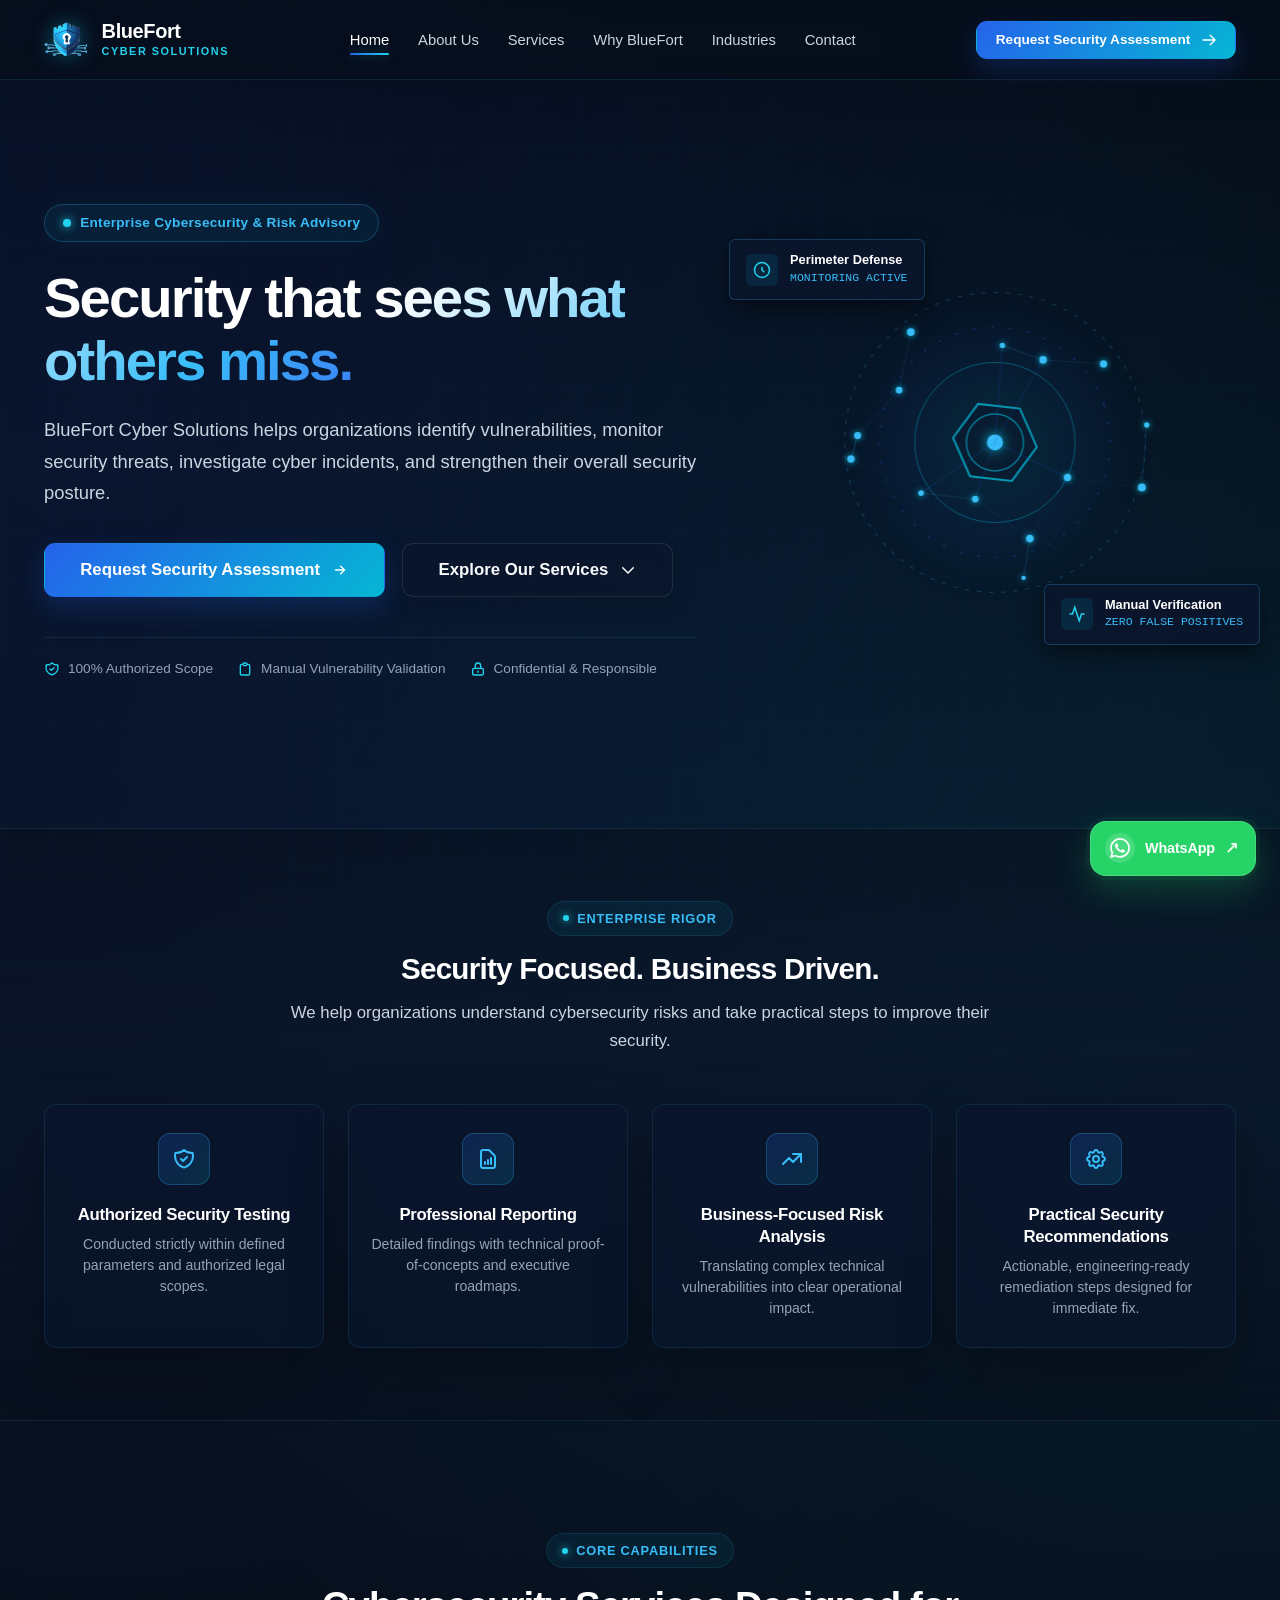
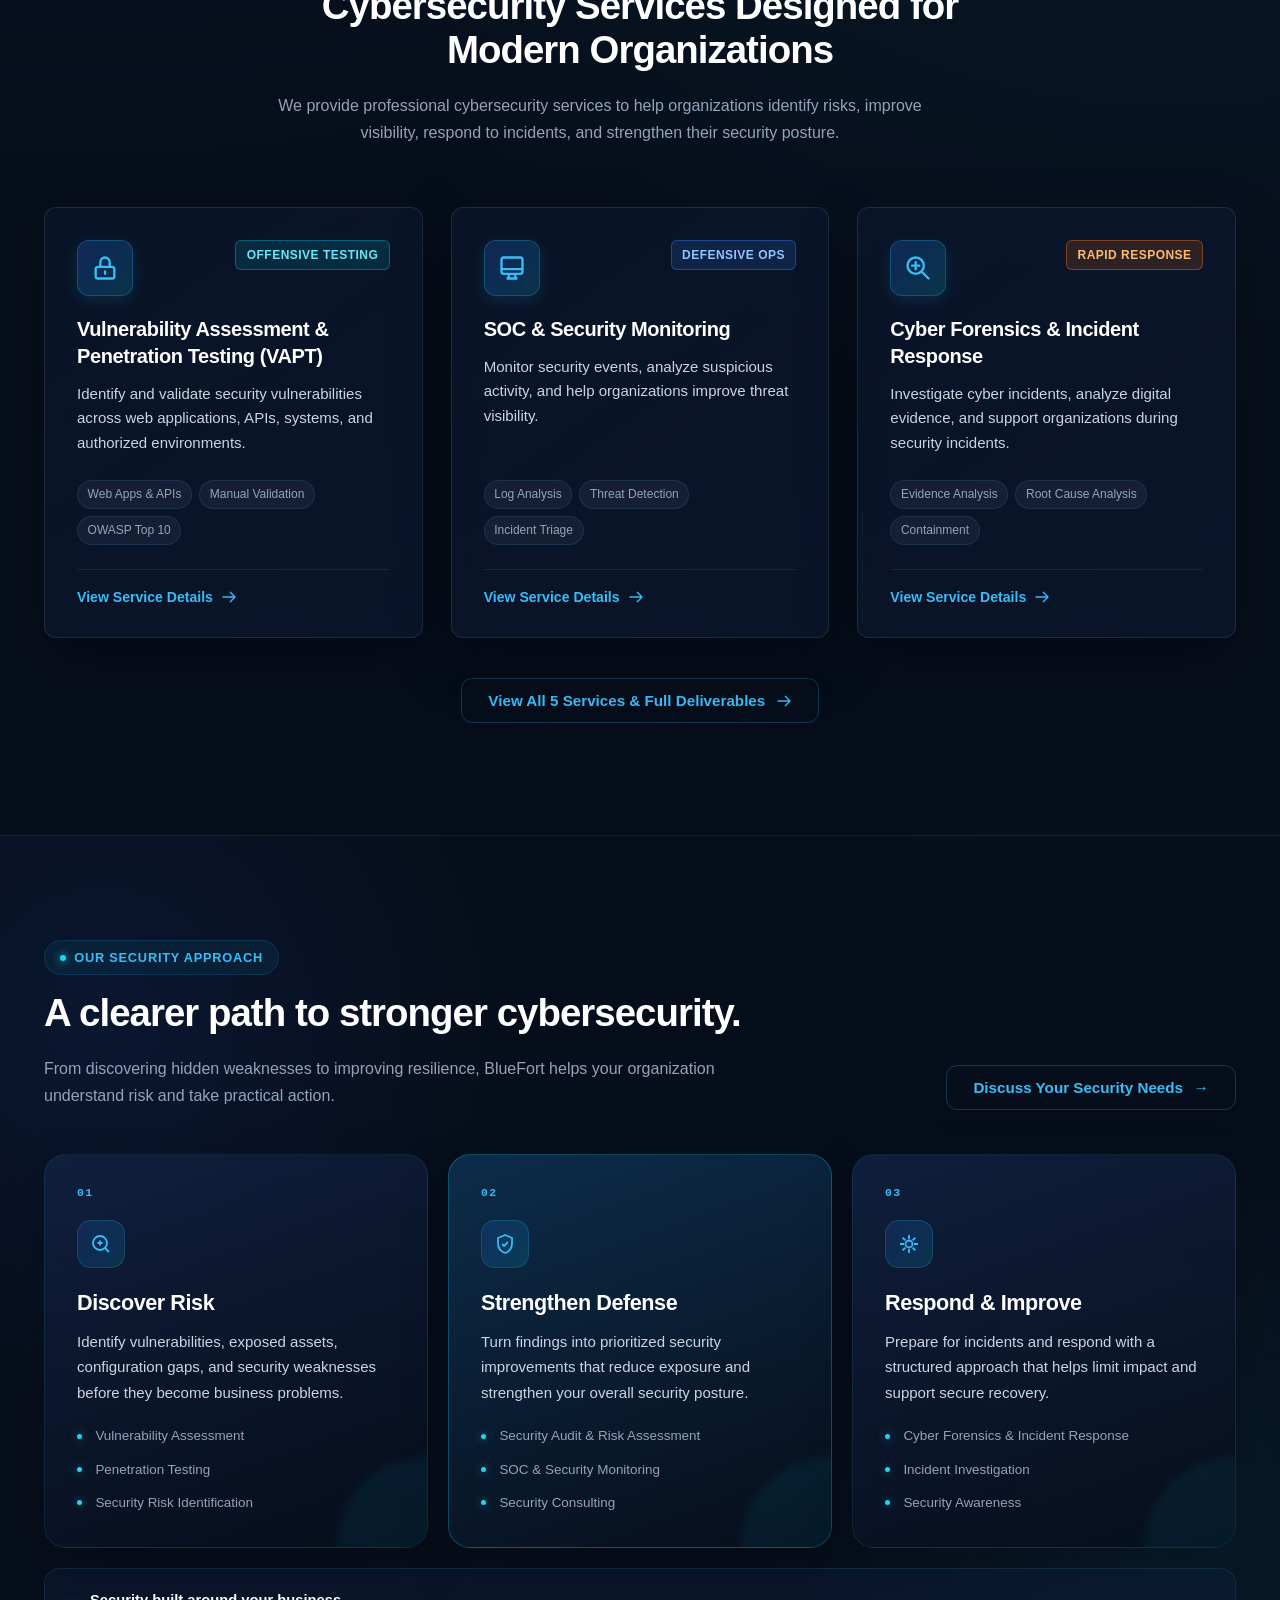
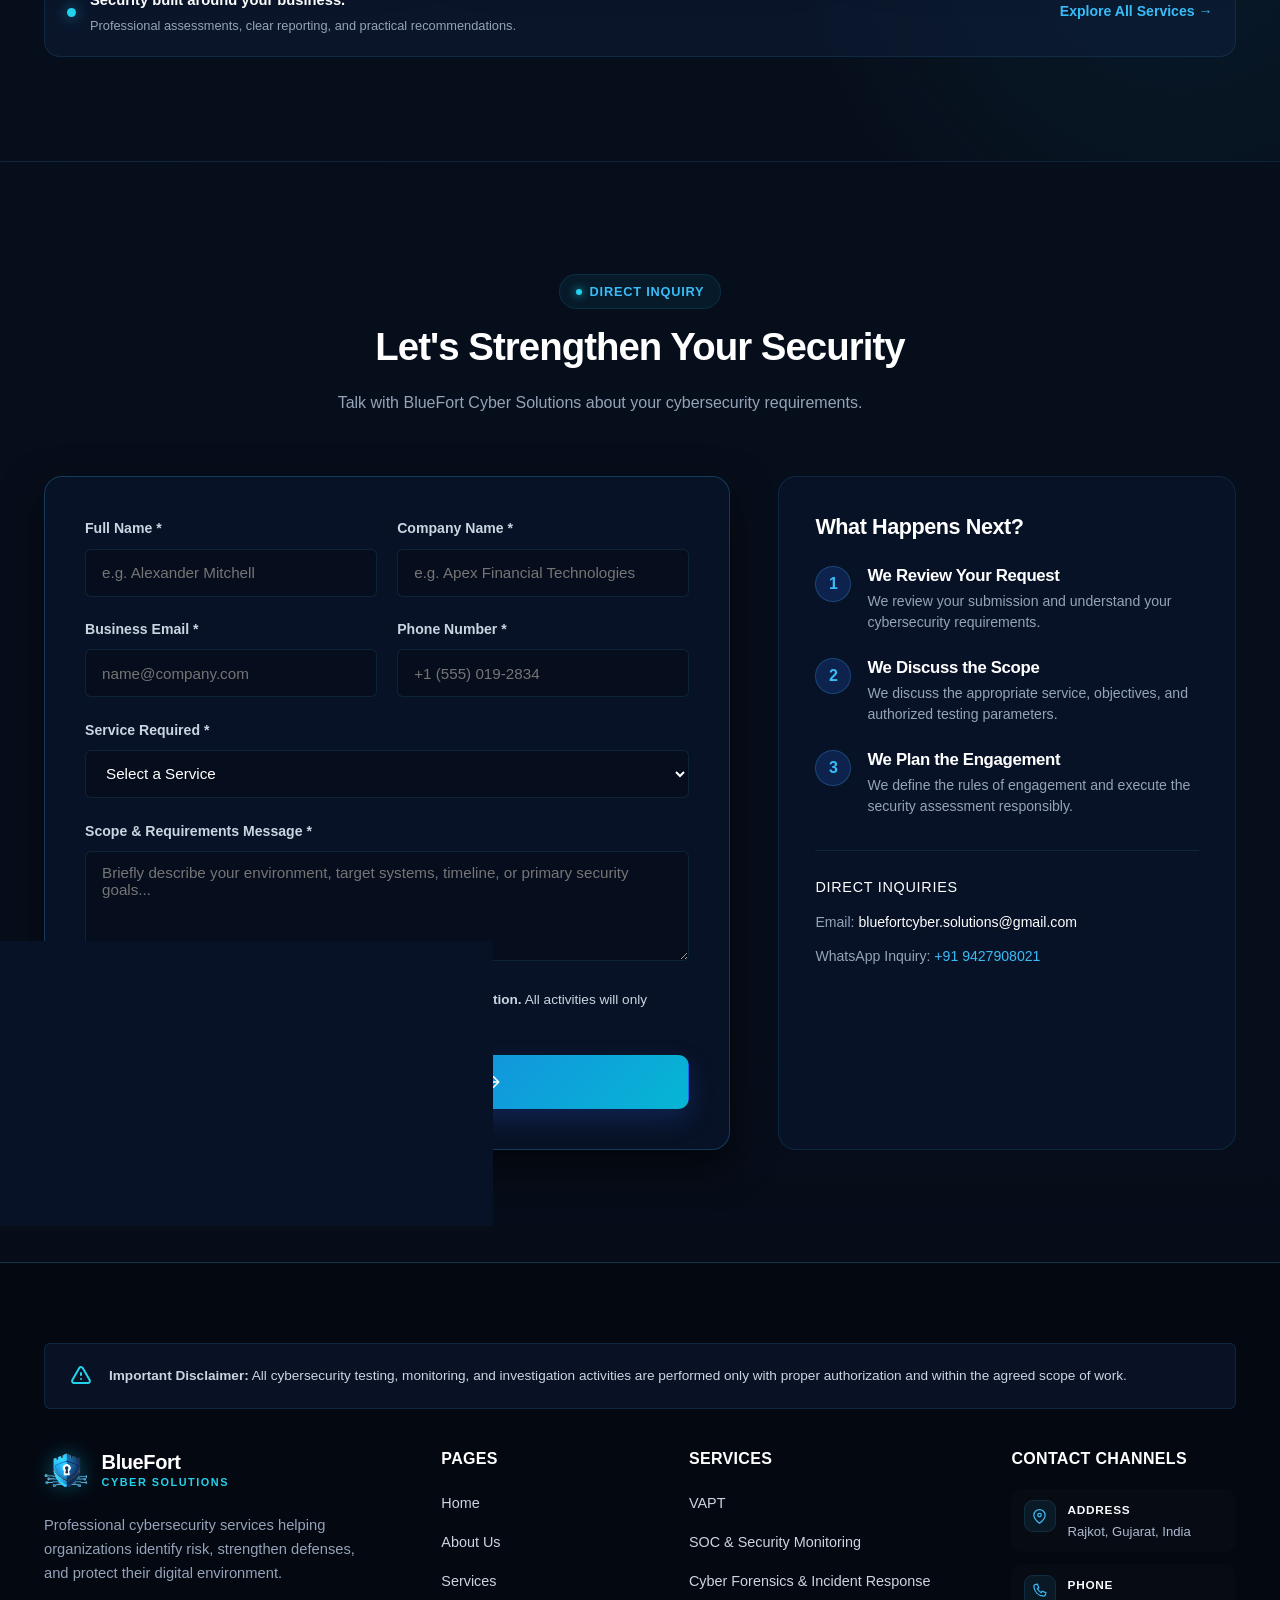
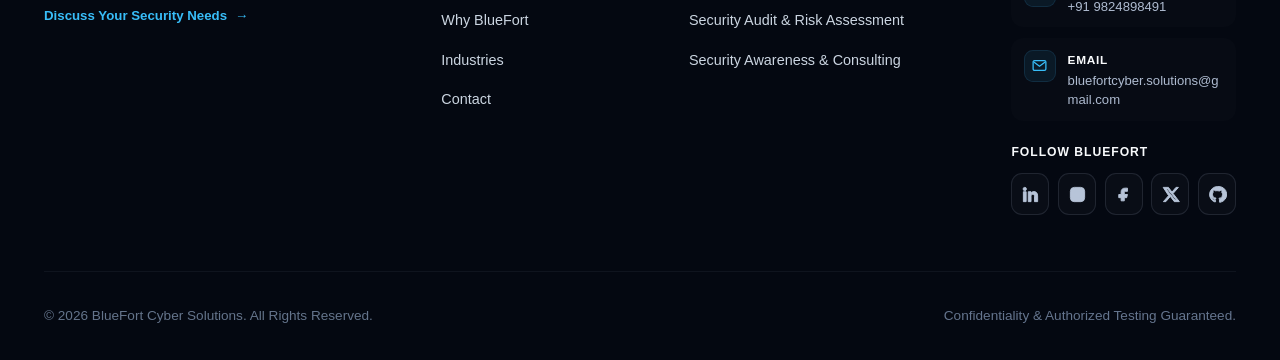
==== commit 52a268d9: "Update index.html" ====
--- a/index.html
+++ b/index.html
@@ -518,7 +518,7 @@
               </div>
               <div>
                 <span style="color:var(--text-muted);">WhatsApp Inquiry:</span>
-                <a href="https://wa.me/919824898491?text=Hello%20BlueFort%20Cyber%20Solutions%2C%20I%20would%20like%20to%20discuss%20a%20cybersecurity%20requirement." target="_blank" rel="noopener noreferrer" style="color:var(--cyan-300);">+91 9824898491</a>
+                <a href="https://wa.me/919427908021?text=Hello%20BlueFort%20Cyber%20Solutions%2C%20I%20would%20like%20to%20discuss%20a%20cybersecurity%20requirement." target="_blank" rel="noopener noreferrer" style="color:var(--cyan-300);">+91 9427908021</a>
               </div>
             </div>
           </div>
@@ -603,7 +603,7 @@
               </span>
               <span><strong>Address</strong><span>Rajkot, Gujarat, India</span></span>
             </a>
-            <a class="footer-contact-item" href="tel:+919824898491" aria-label="Call BlueFort Cyber Solutions at +91 9824898491">
+            <a class="footer-contact-item" href="tel:+919824898491" aria-label="Call BlueFort Cyber Solutions at +91 9427908021">
               <span class="footer-contact-icon" aria-hidden="true">
                 <svg viewBox="0 0 24 24" fill="none" stroke="currentColor" stroke-width="1.8"><path d="M6.6 3.5 9 3l2 5-2 1.5a14 14 0 0 0 5.5 5.5L16 13l5 2-.5 2.4A3 3 0 0 1 17.6 20C10.1 19.2 4.8 13.9 4 6.4A3 3 0 0 1 6.6 3.5Z"/></svg>
               </span>
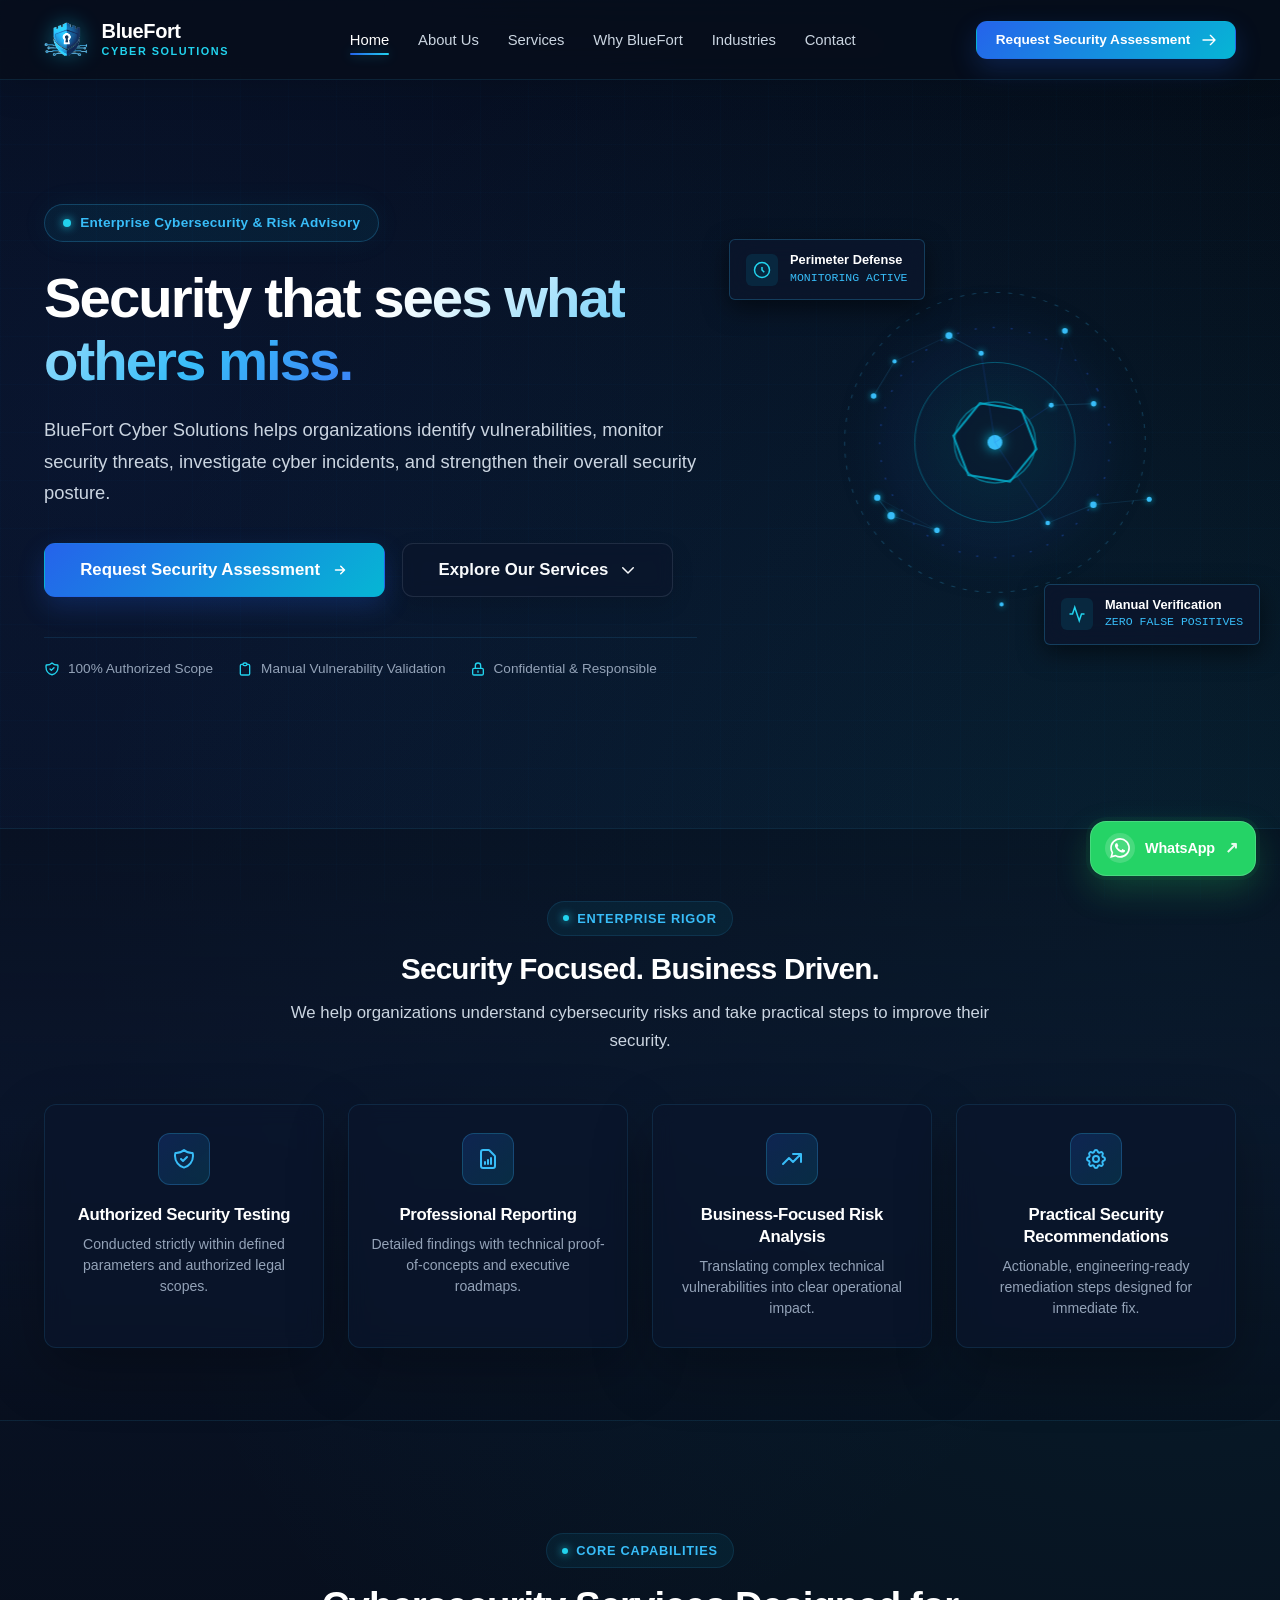
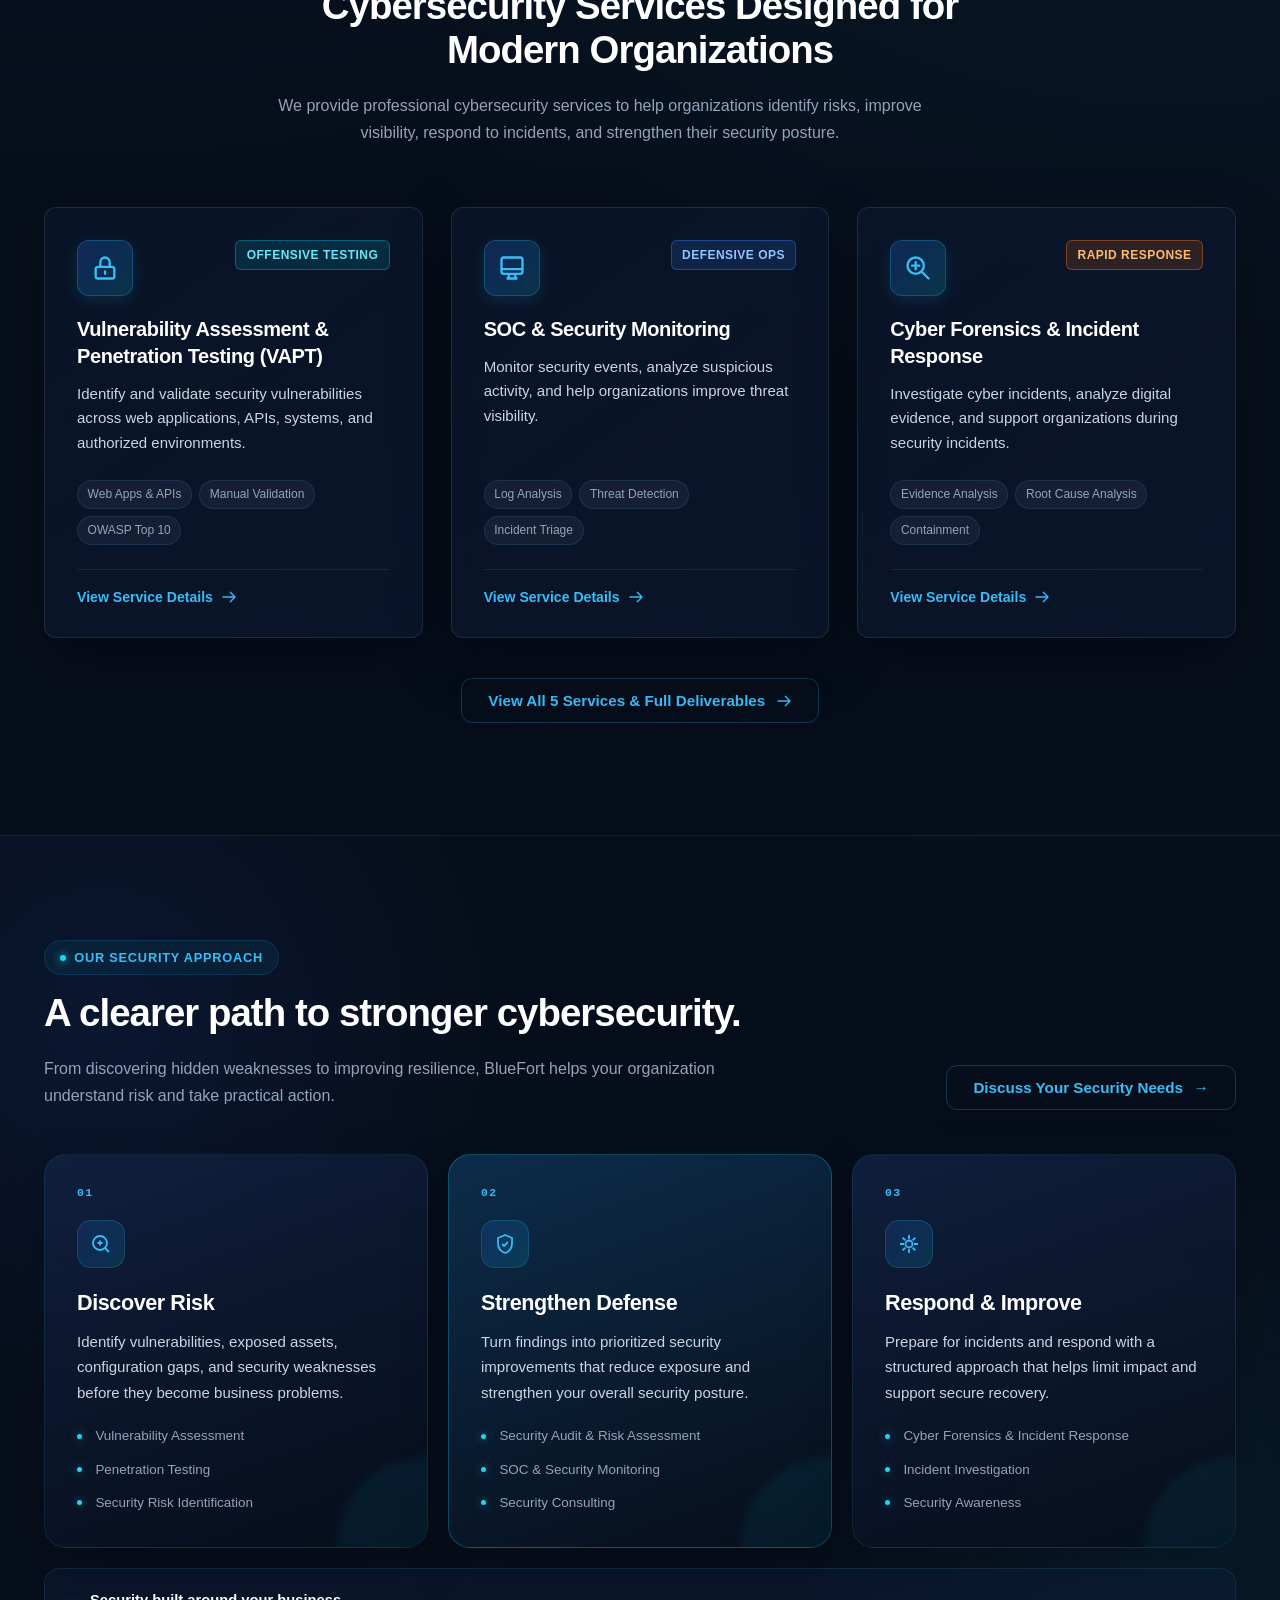
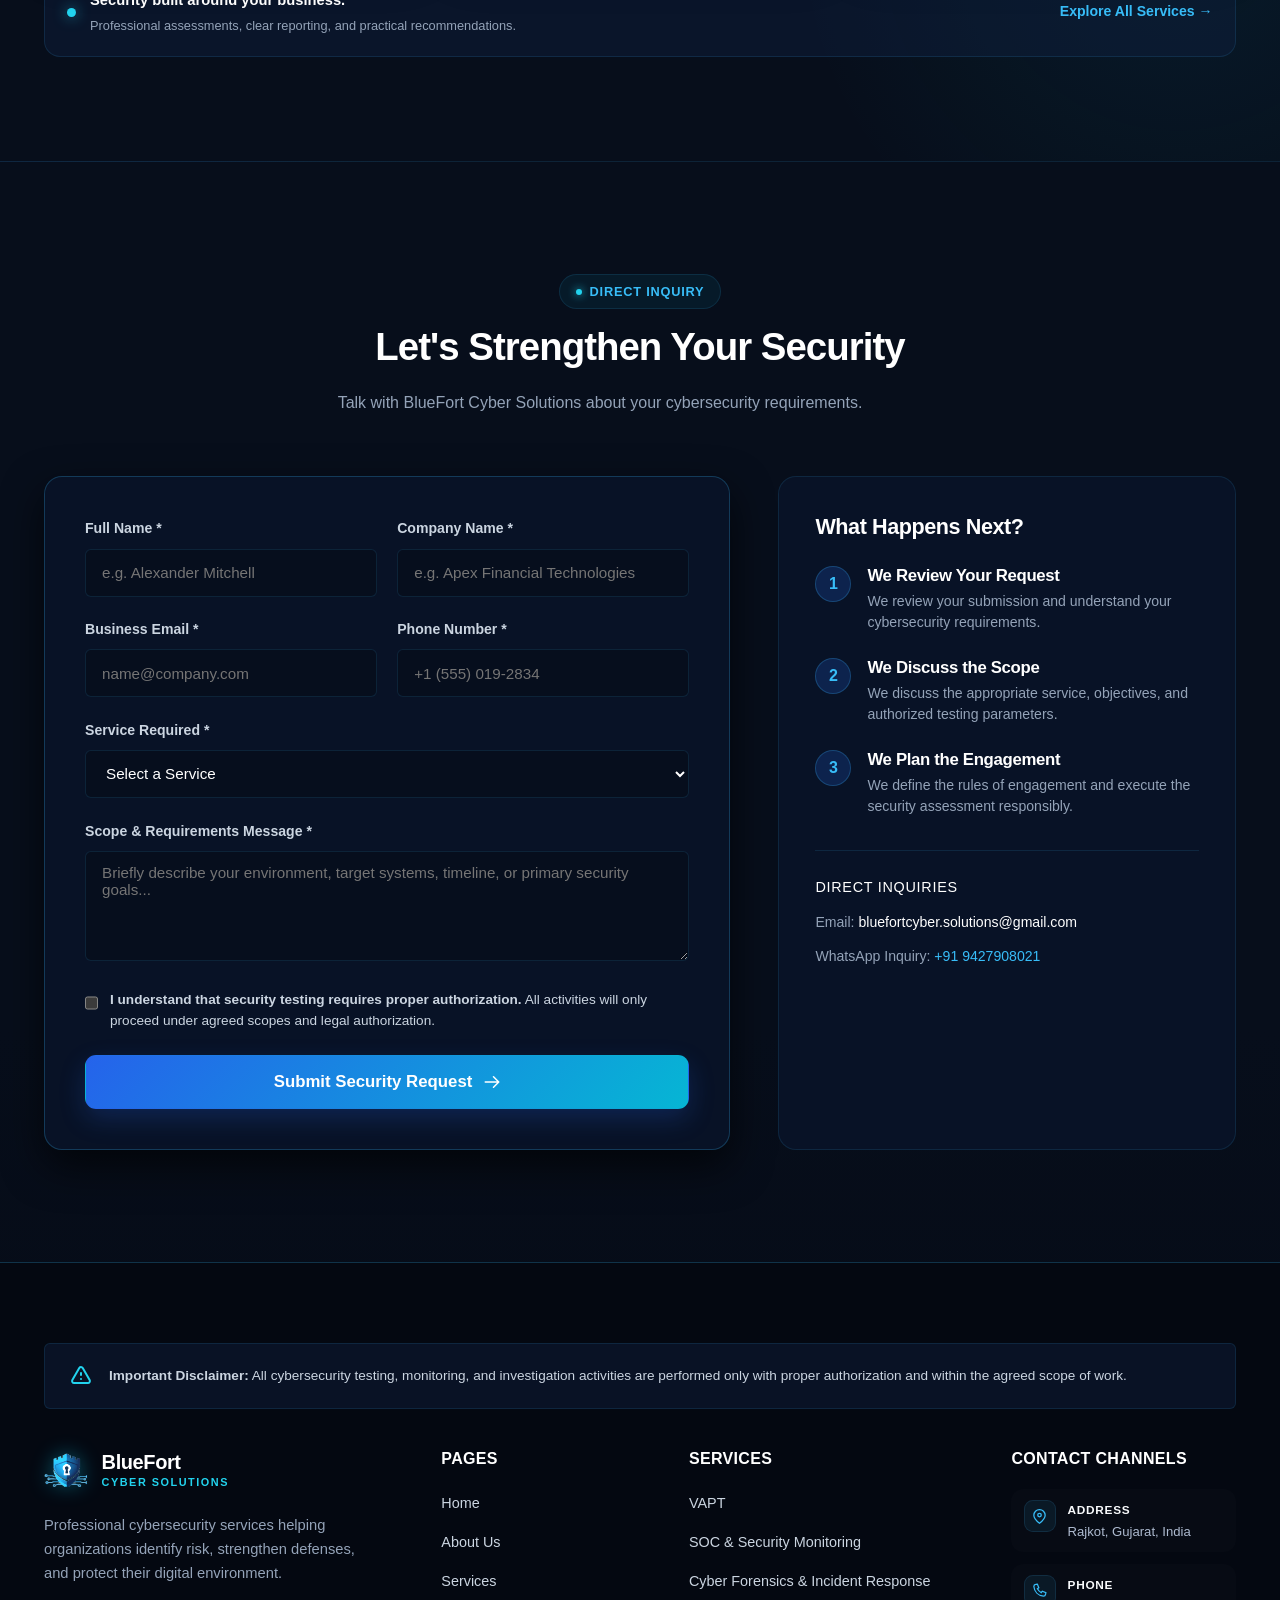
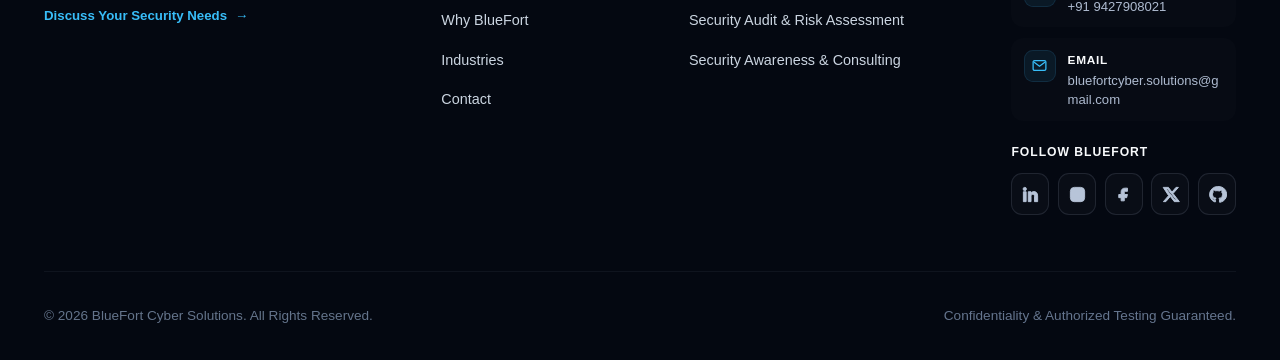
==== commit 54c1d67c: "Update index.html" ====
--- a/index.html
+++ b/index.html
@@ -607,7 +607,7 @@
               <span class="footer-contact-icon" aria-hidden="true">
                 <svg viewBox="0 0 24 24" fill="none" stroke="currentColor" stroke-width="1.8"><path d="M6.6 3.5 9 3l2 5-2 1.5a14 14 0 0 0 5.5 5.5L16 13l5 2-.5 2.4A3 3 0 0 1 17.6 20C10.1 19.2 4.8 13.9 4 6.4A3 3 0 0 1 6.6 3.5Z"/></svg>
               </span>
-              <span><strong>Phone</strong><span>+91 9824898491</span></span>
+              <span><strong>Phone</strong><span>+91 9427908021</span></span>
             </a>
             <a class="footer-contact-item" href="mailto:bluefortcyber.solutions@gmail.com" aria-label="Email BlueFort Cyber Solutions">
               <span class="footer-contact-icon" aria-hidden="true">
